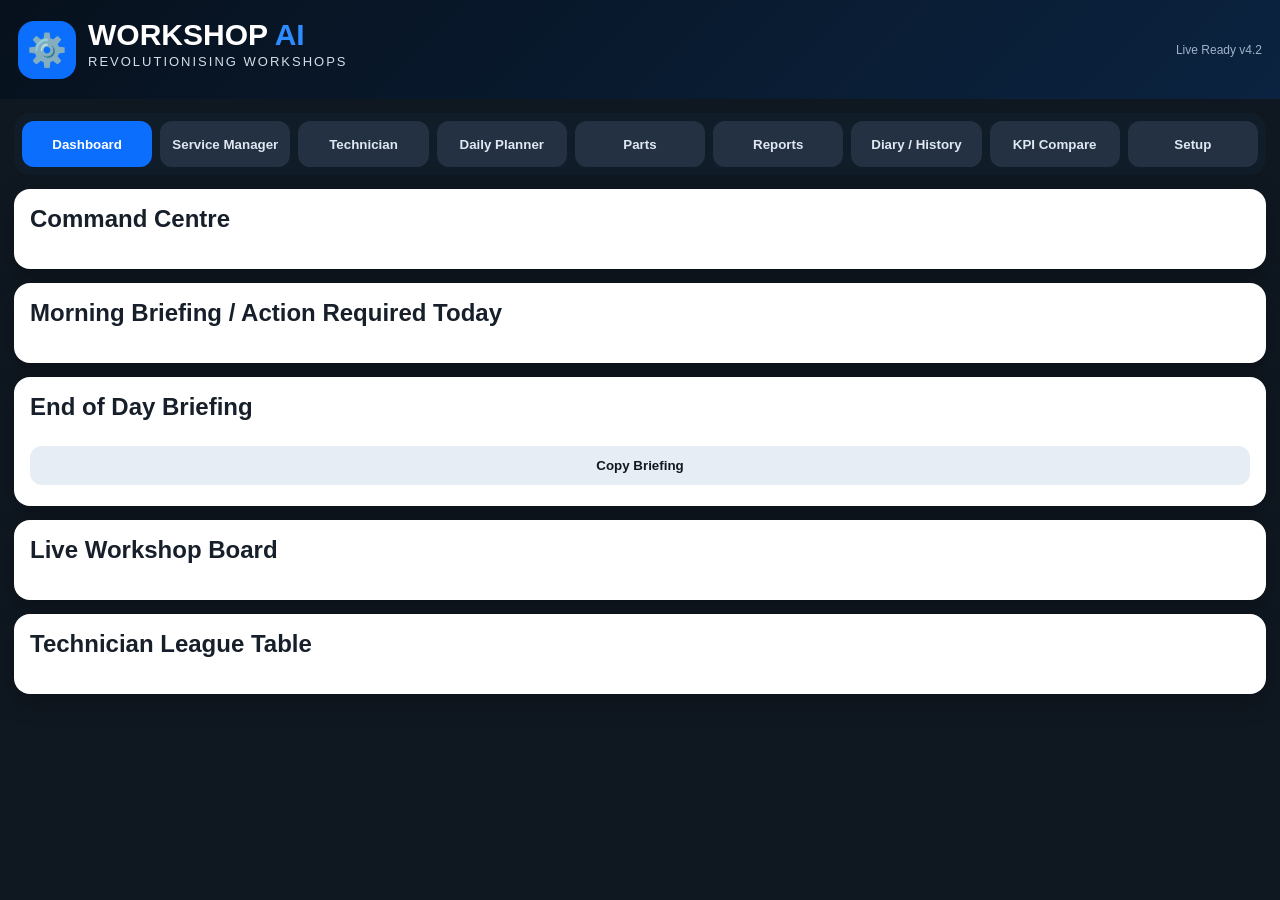
==== index.html @ 34f4827f "Add files via upload" ====
<!DOCTYPE html>
<html lang="en">
<head>
<meta charset="UTF-8">
<meta name="viewport" content="width=device-width, initial-scale=1.0">
<title>Workshop AI Live Ready v4.2</title>
<style>
*{box-sizing:border-box}body{margin:0;font-family:Arial,Helvetica,sans-serif;background:#0f1720;color:#17202a}.app-header{background:linear-gradient(135deg,#07111d,#0b2340);color:#fff;padding:18px;display:flex;justify-content:space-between;align-items:center;gap:12px}.brand{display:flex;align-items:center;gap:12px}.logo{width:58px;height:58px;border-radius:16px;background:#0b6efd;display:grid;place-items:center;font-size:32px}.app-header h1{margin:0;font-size:30px}.tag{margin:2px 0 0;color:#d4dde8;text-transform:uppercase;letter-spacing:2px;font-size:13px}.version{color:#9fb3c8;font-size:12px}.container{max-width:1400px;margin:0 auto;padding:14px}.tabs{display:grid;grid-template-columns:repeat(9,1fr);gap:8px;background:#111c29;padding:8px;border-radius:16px;margin-bottom:14px}.tab{border:0;border-radius:12px;background:#233142;color:#dfe8f2;font-weight:bold;padding:12px;min-height:46px}.tab.active{background:#0b6efd;color:#fff}.screen{display:none}.screen.active{display:block}.card{background:#fff;border-radius:16px;padding:16px;margin-bottom:14px;box-shadow:0 8px 24px rgba(0,0,0,.22)}h2{margin-top:0}.grid{display:grid;grid-template-columns:repeat(2,1fr);gap:12px}label{display:block;font-weight:bold;margin-bottom:12px}input,select,textarea{width:100%;margin-top:6px;padding:12px;border:1px solid #c8d0d8;border-radius:10px;font-size:16px}textarea{min-height:86px}.primary,.secondary,button.small{border:0;border-radius:12px;font-weight:bold;padding:12px;margin:5px 5px 5px 0}.primary{background:#0b6efd;color:white;width:100%}.secondary{background:#e7edf4;color:#101820;width:100%}button.small{background:#101820;color:white}.job-list,.coach-list{display:grid;gap:10px}.job-card,.coach-card{border:1px solid #d8e0e8;border-left:6px solid #0b6efd;border-radius:14px;padding:12px;background:#fbfdff}.job-card h3,.coach-card h3{margin:0 0 6px}.job-card p{margin:4px 0}.stats{display:grid;grid-template-columns:repeat(5,1fr);gap:10px}.stat{background:#f0f4f8;border-radius:14px;padding:14px;text-align:center}.stat strong{display:block;font-size:24px}.muted{color:#5f6b76}.timer-box,.special{background:#fff3cd;border:1px solid #ffe69c;border-radius:12px;padding:10px;margin:10px 0}.button-row{display:flex;gap:8px;flex-wrap:wrap}.button-row button{flex:1}.timeline{border-left:4px solid #0b6efd;margin-left:12px;padding-left:18px}.timeline-item{position:relative;background:#fbfdff;border:1px solid #d8e0e8;border-radius:14px;padding:10px;margin-bottom:10px}.timeline-item:before{content:"";position:absolute;left:-29px;top:14px;width:16px;height:16px;background:#0b6efd;border-radius:50%}.board-grid{display:grid;grid-template-columns:repeat(3,1fr);gap:12px}.board-column{background:#f8fafc;border-radius:12px;border:1px solid #d8e0e8;padding:10px}.board-job{background:white;border-radius:10px;padding:10px;margin-bottom:8px;border-left:5px solid #0b6efd}.parts{border-left-color:#6f42c1}.good{border-left-color:#198754}.warn{border-left-color:#ffc107}.bad{border-left-color:#dc3545}.kpi-green{background:#d1e7dd!important;color:#0f5132}.kpi-amber{background:#fff3cd!important;color:#664d03}.kpi-red{background:#f8d7da!important;color:#842029}.kpi-card-green{border-left-color:#198754}.kpi-card-amber{border-left-color:#ffc107}.kpi-card-red{border-left-color:#dc3545}.table-wrap{overflow-x:auto}table{width:100%;border-collapse:collapse}th,td{border-bottom:1px solid #d8e0e8;padding:10px;text-align:left;white-space:nowrap}th{background:#101820;color:#fff}.pill{display:inline-block;border-radius:999px;padding:5px 10px;font-weight:bold;background:#e7edf4}.hidden{display:none}.modal{position:fixed;inset:0;background:rgba(0,0,0,.65);display:flex;align-items:center;justify-content:center;padding:16px;z-index:50}.modal.hidden{display:none}.modal-card{background:#fff;border-radius:18px;padding:18px;max-width:850px;width:100%;max-height:85vh;overflow:auto}.modal-close{float:right;border:0;background:#101820;color:#fff;border-radius:50%;width:36px;height:36px;font-size:22px}.availability-row{display:grid;grid-template-columns:2fr 1fr;gap:10px}.report-preview{white-space:pre-wrap;background:#f8fafc;border:1px solid #d8e0e8;border-radius:10px;padding:10px;max-height:260px;overflow:auto}@media(max-width:1100px){.tabs{grid-template-columns:repeat(3,1fr)}.stats,.board-grid{grid-template-columns:1fr 1fr}}@media(max-width:700px){.tabs,.grid,.stats,.board-grid,.availability-row{grid-template-columns:1fr}.app-header{align-items:flex-start;flex-direction:column}.button-row{display:block}}
</style>
</head>
<body>
<header class="app-header">
  <div class="brand"><div class="logo">⚙️</div><div><h1>WORKSHOP <strong style="color:#2d8cff">AI</strong></h1><p class="tag">Revolutionising workshops</p><p id="todayDate" class="version"></p></div></div>
  <div class="version">Live Ready v4.2</div>
</header>
<main class="container">
<nav class="tabs">
<button class="tab active" data-screen="dashboard">Dashboard</button>
<button class="tab" data-screen="manager">Service Manager</button>
<button class="tab" data-screen="technician">Technician</button>
<button class="tab" data-screen="planner">Daily Planner</button>
<button class="tab" data-screen="parts">Parts</button>
<button class="tab" data-screen="reports">Reports</button>
<button class="tab" data-screen="history">Diary / History</button>
<button class="tab" data-screen="kpis">KPI Compare</button>
<button class="tab" data-screen="setup">Setup</button>
</nav>

<section id="dashboard" class="screen active">
 <div class="card"><h2>Command Centre</h2><div id="dashStats" class="stats"></div></div>
 <div class="card"><h2>Morning Briefing / Action Required Today</h2><pre id="morningBriefing"></pre></div>
 <div class="card"><h2>End of Day Briefing</h2><pre id="endBriefing"></pre><button class="secondary" id="copyEndBriefing">Copy Briefing</button></div>
 <div class="card"><h2>Live Workshop Board</h2><div id="dashboardBoard" class="board-grid"></div></div>
 <div class="card"><h2>Technician League Table</h2><div id="dashboardLeague" class="table-wrap"></div></div>
</section>

<section id="manager" class="screen">
 <div class="card"><h2>Load New Job</h2>
  <div class="grid">
   <label>Registration *<input id="reg" placeholder="AB19 XYZ"></label><label>Booking Date / Future Booking<input id="bookingDate" type="date"></label>
   <label>Customer<input id="customer"></label><label>Telephone<input id="phone"></label>
   <label>Make<input id="make"></label><label>Model<input id="model"></label>
   <label>Mileage<input id="mileage" type="number"></label><label>Job Type<select id="jobType"><option>Retail</option><option>Warranty</option><option>Internal</option></select></label>
   <label>Technician<select id="technician"></select></label><label>Labour Hours Allowed *<input id="hours" type="number" step="0.25" min="0"></label>
   <label>Priority<select id="priority"><option>🟢 Routine</option><option>🟠 Today</option><option>🔴 Urgent</option></select></label><label>MOT<select id="mot"><option>None</option><option>Full MOT</option><option>Retest</option><option>Pre-MOT Check</option></select></label>
   <label>Retail Authorisation<select id="auth"><option>Awaiting Customer Approval</option><option>Approved</option><option>Declined</option></select></label>
  </div>
  <label>Work Required<textarea id="workRequired"></textarea></label>
  <label>Special Instructions — Service Manager Only<textarea id="specialInstructions"></textarea></label>
  <button id="assignJob" class="primary">Assign Job</button>
 </div>
 <div class="card"><h2>Service Manager Daily Briefing</h2><pre id="managerMorning"></pre><pre id="managerEnd"></pre></div>
 <div class="card"><h2>Registration Lookup</h2><label>Registration<input id="serviceRegLookup"></label><button id="serviceRegLookupBtn" class="secondary">Search Vehicle History</button><div id="serviceRegLookupResults" class="job-list"></div></div>
 <div class="card"><h2>Future Bookings</h2><div class="grid"><label>View Date<input id="futureBookingDate" type="date"></label><label>Quick View<select id="futureQuickView"><option value="selected">Selected date</option><option value="tomorrow">Tomorrow</option><option value="7days">Next 7 days</option></select></label></div><div id="futureBookingsList" class="job-list"></div></div>
 <div class="card"><h2>Service Manager Job Board</h2><div id="managerJobs" class="job-list"></div></div>
 <div class="card"><h2>Completed Technician Write-Ups</h2><div id="completedReportsInbox" class="job-list"></div></div>
 <div class="card"><h2>Parts Requests</h2><div id="servicePartsQueue" class="job-list"></div></div>
</section>

<section id="technician" class="screen">
 <div class="card"><h2>My Jobs</h2><p class="muted">Select a technician to view assigned jobs. Choose All to see every job.</p><label>Select Technician<select id="techFilter"></select></label><div id="techJobs" class="job-list"></div></div>
</section>

<section id="activeJob" class="screen">
 <button id="backToJobs" class="secondary">← Back to Jobs</button>
 <div class="card"><h2 id="activeTitle"></h2><p id="activeDetails" class="muted"></p><div id="activeInfo" class="stats"></div><div id="activeSpecial" class="special hidden"></div>
  <div class="timer-box"><p><strong>Started:</strong> <span id="startedAt">Not started</span></p><p><strong>Finished:</strong> <span id="finishedAt">Not finished</span></p><p><strong>Actual Time:</strong> <span id="actualHours">0.00</span> hrs</p><p><strong>Clock Status:</strong> <span id="clockOffStatus">On job</span></p></div>
  <div class="button-row"><button id="startTimer" class="secondary">▶ Start Job Timer</button><button id="finishTimer" class="secondary">■ Finish Job Timer</button></div>
  <h3>Clock Off</h3><div class="button-row">
   <button data-clock="Lunch" class="secondary">🍽 Lunch</button><button data-clock="Idle" class="secondary">⏸ Idle</button><button data-clock="Collecting Car" class="secondary">🚗 Collecting Car</button><button data-clock="Awaiting Parts" class="secondary">📦 Awaiting Parts</button><button data-clock="Awaiting Authority" class="secondary">📞 Awaiting Authority</button><button data-clock="Helping Others" class="secondary">🤝 Helping Others</button><button data-clock="No Job To Complete" class="secondary">⚪ No Job To Complete</button>
  </div><button id="clockBackOn" class="primary">▶ Clock Back On To Job</button>
  <label>Status<select id="status"><option>🔵 Waiting to Start</option><option>🟡 Diagnosis</option><option>🟠 Awaiting Parts</option><option>🟣 Awaiting Customer Approval</option><option>🟢 Repair Complete</option><option>✅ Ready for Collection</option></select></label>
 </div>
 <div class="card"><h2>Technician Report Sections</h2>
  <label>Job Description<textarea id="complaint"></textarea></label><button data-voice="complaint" class="secondary">🎤 Voice Job Description</button>
  <label>Findings<textarea id="findings"></textarea></label><button data-voice="findings" class="secondary">🎤 Voice Findings</button>
  <label>Repair Carried Out<textarea id="repair"></textarea></label><button data-voice="repair" class="secondary">🎤 Voice Repair</button>
  <label>Parts Used / Required<textarea id="partsText"></textarea></label><button data-voice="partsText" class="secondary">🎤 Voice Parts</button>
  <label>Advisories<textarea id="advisories"></textarea></label><button data-voice="advisories" class="secondary">🎤 Voice Advisories</button>
  <button id="saveActiveJob" class="primary">Save Job & Send Write-Up</button>
 </div>
 <div class="card"><h2>Parts</h2><div class="grid"><label>Part Description<input id="partDescription"></label><label>Quantity<input id="partQty" type="number" min="1" value="1"></label><label>Priority<select id="partPriority"><option>Urgent</option><option>Today</option><option>Tomorrow</option><option>Routine</option></select></label><label>Supplier / Note<input id="partSupplier"></label></div><button id="submitPartsRequest" class="primary">Add Part Request</button><h3>Parts Status</h3><div id="technicianPartsStatus" class="job-list"></div></div>
 <div class="card"><h2>Comments</h2><textarea id="jobComment"></textarea><button id="addComment" class="primary">Add Comment to Timeline</button></div>
 <div class="card"><h2>Timeline</h2><div id="jobTimeline" class="timeline"></div></div>
 <div class="card"><h2>Generated Report</h2><pre id="generatedReport"></pre><button id="copyReport" class="secondary">Copy Report</button></div>
</section>

<section id="planner" class="screen">
 <div class="card"><h2>Daily Workshop Planner</h2><div class="grid"><label>Planner Date<input id="plannerDate" type="date"></label><label>Default Technician Capacity<input id="dailyTechCapacity" type="number" step="0.25" value="8"></label></div><button id="savePlannerSettings" class="primary">Update Planner</button></div>
 <div class="card"><h2>Summary</h2><div id="plannerSummary" class="stats"></div></div>
 <div class="card"><h2>Technician Working Hours</h2><div id="techAvailabilitySetup" class="job-list"></div></div>
 <div class="card"><h2>Technician Capacity Planner</h2><div id="plannerTechnicians" class="job-list"></div></div>
 <div class="card"><h2>AI Planner Suggestions</h2><div id="plannerSuggestions" class="coach-list"></div></div>
 <div class="card"><h2>Upcoming Workload</h2><div id="upcomingWorkload" class="job-list"></div></div>
 <div class="card"><h2>Jobs For Selected Day</h2><div id="plannerJobs" class="job-list"></div></div>
</section>

<section id="parts" class="screen">
 <div class="card"><h2>Parts Management</h2><div id="partsStats" class="stats"></div></div>
 <div class="card"><h2>Outstanding Parts Queue</h2><div id="partsQueue" class="job-list"></div></div>
 <div class="card"><h2>Fitted Parts</h2><div id="fittedParts" class="job-list"></div></div>
</section>

<section id="reports" class="screen">
 <div class="card"><h2>Workshop KPI Scorecard</h2><div id="kpiScorecard" class="job-list"></div></div>
 <div class="card"><h2>Technician League Table</h2><div id="leagueTable" class="table-wrap"></div></div>
 <div class="card"><h2>Downtime Reports</h2><div id="downtimeReports" class="job-list"></div></div>
 <div class="card"><h2>Completed Write-Ups</h2><div id="reportsCompleted" class="job-list"></div></div>
</section>

<section id="history" class="screen">
 <div class="card"><h2>Diary / History</h2><div class="grid"><label>Diary Date<input id="historyDate" type="date"></label><label>Registration Lookup<input id="regLookup"></label></div><button id="historySearchBtn" class="primary">Search</button><div id="historyResults" class="job-list"></div></div>
</section>

<section id="kpis" class="screen">
 <div class="card"><h2>KPI Compare</h2><div class="grid"><label>Current Month<input id="kpiCurrentMonth" type="month"></label><label>Compare With<input id="kpiCompareMonth" type="month"></label></div><button id="kpiCompareBtn" class="primary">Compare Months</button></div>
 <div class="card"><h2>Monthly Comparison</h2><div id="kpiCompareResults" class="job-list"></div></div>
 <div class="card"><h2>Daily KPI Breakdown</h2><div id="dailyKpiBreakdown" class="job-list"></div></div>
</section>

<section id="setup" class="screen">
 <div class="card"><h2>Technician Setup</h2><div class="grid"><label>New Technician<input id="newTechName"></label><label>Note<input id="newTechNote"></label></div><button id="addTech" class="primary">Add Technician</button></div>
 <div class="card"><h2>Current Technicians</h2><div id="techSetupList" class="job-list"></div></div>
 <div class="card"><h2>Targets</h2><div class="grid"><label>Workshop Hours Available This Month<input id="targetAvailableHours" type="number" step="0.25"></label><label>Efficiency Target %<input id="targetEfficiency" type="number" step="1"></label><label>Retail Hours Target<input id="targetRetailHours" type="number" step="0.25"></label><label>Warranty Hours Target<input id="targetWarrantyHours" type="number" step="0.25"></label><label>Internal Hours Target<input id="targetInternalHours" type="number" step="0.25"></label><label>Internal Cars Target<input id="targetInternalCars" type="number"></label></div><button id="saveTargets" class="primary">Save Targets</button></div>
</section>
</main>

<div id="modal" class="modal hidden"><div class="modal-card"><button id="closeModal" class="modal-close">×</button><h2 id="modalTitle">Timeline</h2><div id="modalTimeline" class="timeline"></div></div></div>

<script>
(function(){
const $=id=>document.getElementById(id);
let jobs=JSON.parse(localStorage.getItem("workshopAI_jobs_v4")||localStorage.getItem("pcaJobsV11")||localStorage.getItem("pcaJobsV10")||"[]");
let technicians=JSON.parse(localStorage.getItem("workshopAI_techs_v4")||'["Jake","Gordon","James","Jimmy","Ross","Other"]');
let targets=JSON.parse(localStorage.getItem("workshopAI_targets_v4")||'{"availableHours":0,"efficiency":95,"retailHours":0,"warrantyHours":0,"internalHours":0,"internalCars":0}');
let availability=JSON.parse(localStorage.getItem("workshopAI_availability_v4")||"{}");
let plannerSettings=JSON.parse(localStorage.getItem("workshopAI_planner_v4")||'{"capacity":8}');
let activeJobId=null, activeVoiceTarget=null;
const statuses=["🔵 Waiting to Start","🟡 Diagnosis","🟠 Awaiting Parts","🟣 Awaiting Customer Approval","🟢 Repair Complete","✅ Ready for Collection"];
function save(){localStorage.setItem("workshopAI_jobs_v4",JSON.stringify(jobs));localStorage.setItem("pcaJobsV11",JSON.stringify(jobs));}
function saveTechs(){localStorage.setItem("workshopAI_techs_v4",JSON.stringify(technicians))}
function saveTargets(){localStorage.setItem("workshopAI_targets_v4",JSON.stringify(targets))}
function saveAvail(){localStorage.setItem("workshopAI_availability_v4",JSON.stringify(availability))}
function todayISO(){return new Date().toISOString().slice(0,10)}
function nowISO(){return new Date().toISOString()}
function fmt(x){return x?new Date(x).toLocaleString("en-GB"):"Not set"}
function timeOnly(x){return x?new Date(x).toLocaleTimeString("en-GB",{hour:"2-digit",minute:"2-digit"}):""}
function hoursBetween(a,b){return a&&b?Math.max(0,(new Date(b)-new Date(a))/36e5):0}
function jobDate(j){return j.bookingDate || (j.createdAt?j.createdAt.slice(0,10):todayISO())}
function monthKey(d=new Date()){return new Date(d).toISOString().slice(0,7)}
function prevMonth(key){let d=new Date(key+"-01T00:00:00");d.setMonth(d.getMonth()-1);return d.toISOString().slice(0,7)}
function addDays(n){let d=new Date();d.setDate(d.getDate()+n);return d.toISOString().slice(0,10)}
function dateLabel(iso){return new Date(iso+"T00:00:00").toLocaleDateString("en-GB",{weekday:"short",day:"numeric",month:"short"})}
function completed(j){return !!j.completedAt || (j.status||"").includes("Ready") || (j.status||"").includes("Complete")}
function efficiency(allowed,actual){return actual>0?(allowed/actual)*100:null}
function pct(n){return n==null?"Not clocked":Number(n).toFixed(0)+"%"}
function money(n){return "£"+Number(n||0).toFixed(2)}
function getTechs(){return technicians.length?technicians:["Other"]}
function ensure(j){j.timeline=j.timeline||[];j.interruptions=j.interruptions||[];j.partsRequests=j.partsRequests||[];if(j.reportReady===undefined)j.reportReady=!!j.report;if(!j.timeline.length&&j.createdAt)addTimeline(j,"🟢 Job created",`Job created for ${j.reg}`,j.createdAt);return j}
function addTimeline(j,title,detail,time){j.timeline=j.timeline||[];j.timeline.push({time:time||nowISO(),title,detail})}
function show(screen){document.querySelectorAll(".screen").forEach(s=>s.classList.remove("active"));$(screen).classList.add("active");document.querySelectorAll(".tab").forEach(t=>t.classList.toggle("active",t.dataset.screen===screen));render()}
document.addEventListener("click",e=>{const tab=e.target.closest(".tab");if(tab)show(tab.dataset.screen)});
$("todayDate").textContent=new Date().toLocaleDateString("en-GB",{weekday:"long",day:"numeric",month:"long",year:"numeric"});
["bookingDate","plannerDate","futureBookingDate","historyDate"].forEach(id=>{if($(id))$(id).value=todayISO()});
if($("kpiCurrentMonth"))$("kpiCurrentMonth").value=monthKey();if($("kpiCompareMonth"))$("kpiCompareMonth").value=prevMonth(monthKey());
$("reg").addEventListener("input",e=>e.target.value=e.target.value.toUpperCase());

function populateTechSelects(){
  ["technician","techFilter"].forEach(id=>{
    let el=$(id); if(!el) return;
    let cur=el.value;
    el.innerHTML=getTechs().map(t=>`<option value="${t}">${t}</option>`).join("")+(id==="techFilter"?'<option value="All">All</option>':"");
    const values=[...el.querySelectorAll("option")].map(o=>o.value);
    if(cur && values.includes(cur)) el.value=cur;
    else el.value = id==="techFilter" ? "All" : getTechs()[0];
  });
}
function assignJob(){let reg=$("reg").value.trim().toUpperCase(), hrs=Number($("hours").value);if(!reg||!hrs){alert("Enter registration and labour hours.");return}let type=$("jobType").value;let job={id:String(Date.now()),jobNo:`WAI-${todayISO().replaceAll("-","")}-${String(jobs.length+1).padStart(3,"0")}`,createdAt:nowISO(),bookingDate:$("bookingDate").value||todayISO(),completedAt:null,reg,customer:$("customer").value,phone:$("phone").value,make:$("make").value,model:$("model").value,mileage:$("mileage").value,type,technician:$("technician").value,hours:hrs,priority:$("priority").value,mot:$("mot").value,auth:type==="Retail"?$("auth").value:"Not required",workRequired:$("workRequired").value,specialInstructions:$("specialInstructions").value,status:"🔵 Waiting to Start",startedAt:null,finishedAt:null,actualHours:0,complaint:"",findings:"",repair:"",partsText:"",advisories:"",report:"",reportReady:false,reportReviewed:false,timeline:[],interruptions:[],activeClockOff:null,partsRequests:[]};addTimeline(job,"🟢 Job created",`Job ${job.jobNo} created and assigned to ${job.technician}`);jobs.push(job);save();["reg","customer","phone","make","model","mileage","hours","workRequired","specialInstructions"].forEach(id=>$(id).value="");$("bookingDate").value=todayISO();render();alert("Job assigned")}
$("assignJob").addEventListener("click",assignJob);

function jobCard(j,manager=false){ensure(j);return `<div class="job-card"><h3>${j.jobNo||""} | ${j.reg} — ${j.technician}</h3><p><strong>${j.make||"Make"} ${j.model||""}</strong> | ${j.type} | ${j.status}</p><p><strong>Booking:</strong> ${jobDate(j)} | <strong>Hours:</strong> ${j.hours} allowed / ${(j.actualHours||0).toFixed(2)} actual</p><p><strong>Customer:</strong> ${j.customer||"Not entered"} ${j.phone?" | "+j.phone:""}</p>${j.specialInstructions?`<p><strong>Special:</strong> ${j.specialInstructions}</p>`:""}${manager?`<button class="small" data-amend="${j.id}">Amend Hours</button><button class="small" data-reassign="${j.id}">Reassign</button><button class="small" data-manager-comment="${j.id}">Manager Comment</button>`:""}<button class="small" data-open="${j.id}">Open Job</button><button class="small" data-timeline="${j.id}">Timeline</button></div>`}
function renderManager(){ $("managerJobs").innerHTML=jobs.length?jobs.slice().sort((a,b)=>jobDate(a).localeCompare(jobDate(b))).map(j=>jobCard(j,true)).join(""):"No jobs loaded."; renderCompletedInbox(); renderFuture(); renderServiceReg(); $("managerMorning").textContent=morningBriefing(); $("managerEnd").textContent=endBriefing();}
function renderTech(){
  const filter=$("techFilter");
  if(filter && !filter.value) filter.value="All";
  let f=filter ? filter.value : "All";
  let list=f==="All"?jobs:jobs.filter(j=>j.technician===f);
  $("techJobs").innerHTML=list.length
    ? list.map(j=>jobCard(j,false)).join("")
    : `<div class="job-card"><h3>No jobs showing</h3><p>No jobs are assigned to ${f||"this technician"}.</p><p>Try selecting <strong>All</strong>, or allocate a job to this technician in the Service Manager tab.</p></div>`;
}
function openJob(id){let j=jobs.find(x=>x.id===id);if(!j)return;ensure(j);activeJobId=id;$("activeTitle").textContent=`${j.jobNo} | ${j.reg} — ${j.technician}`;$("activeDetails").textContent=`${j.type} | ${j.make||""} ${j.model||""} | MOT: ${j.mot}`;$("activeInfo").innerHTML=`<div class="stat"><strong>${j.reg}</strong>Reg</div><div class="stat"><strong>${j.customer||"-"}</strong>Customer</div><div class="stat"><strong>${j.hours}</strong>Allowed Hrs</div><div class="stat"><strong>${(j.actualHours||0).toFixed(2)}</strong>Actual Hrs</div><div class="stat"><strong>${j.status}</strong>Status</div>`;if(j.specialInstructions){$("activeSpecial").classList.remove("hidden");$("activeSpecial").innerHTML=`<strong>Special Instructions:</strong><p>${j.specialInstructions}</p>`}else $("activeSpecial").classList.add("hidden");$("startedAt").textContent=fmt(j.startedAt);$("finishedAt").textContent=fmt(j.finishedAt);$("actualHours").textContent=(j.actualHours||0).toFixed(2);$("clockOffStatus").textContent=j.activeClockOff?`Clocked off for ${j.activeClockOff.reason} since ${timeOnly(j.activeClockOff.start)}`:"On job";$("status").value=j.status;["complaint","findings","repair","partsText","advisories"].forEach(id=>$(id).value=j[id]||"");$("generatedReport").textContent=j.report||"No report generated yet.";renderTimeline(j,"jobTimeline");renderTechParts(j);show("activeJob")}
$("backToJobs").addEventListener("click",()=>show("technician"));
$("startTimer").addEventListener("click",()=>{let j=jobs.find(x=>x.id===activeJobId);if(!j)return;if(j.startedAt){alert("Timer already started.");return}j.startedAt=nowISO();j.status="🟡 Diagnosis";addTimeline(j,"▶ Technician started work",`${j.technician} started job timer.`);save();openJob(j.id);render();});
$("finishTimer").addEventListener("click",()=>{let j=jobs.find(x=>x.id===activeJobId);if(!j)return;if(!j.startedAt){alert("Start timer first.");return}if(j.activeClockOff){alert("Clock back on before finishing.");return}j.finishedAt=nowISO();j.actualHours=hoursBetween(j.startedAt,j.finishedAt);j.completedAt=j.finishedAt;j.status="✅ Ready for Collection";addTimeline(j,"✅ Job finished",`Actual time ${j.actualHours.toFixed(2)} hrs.`);j.report=makeReport(j);j.reportReady=true;save();openJob(j.id);render();});
document.querySelectorAll("[data-clock]").forEach(btn=>btn.addEventListener("click",()=>clockOff(btn.dataset.clock)));
function clockOff(reason){let j=jobs.find(x=>x.id===activeJobId);if(!j)return;if(!j.startedAt){alert("Start job timer first.");return}if(j.activeClockOff){alert("Already clocked off.");return}j.activeClockOff={reason,start:nowISO()};addTimeline(j,`⏸ Clocked off - ${reason}`,`${j.technician} clocked off.`);save();openJob(j.id);render();}
$("clockBackOn").addEventListener("click",()=>{let j=jobs.find(x=>x.id===activeJobId);if(!j||!j.activeClockOff){alert("Not clocked off.");return}let end=nowISO(), dur=hoursBetween(j.activeClockOff.start,end);j.interruptions.push({reason:j.activeClockOff.reason,start:j.activeClockOff.start,end,duration:dur});addTimeline(j,"▶ Clocked back on",`${j.technician} returned from ${j.activeClockOff.reason}. Time: ${dur.toFixed(2)} hrs.`);j.activeClockOff=null;save();openJob(j.id);render();});
function saveActive(){let j=jobs.find(x=>x.id===activeJobId);if(!j)return;let old=j.status;j.status=$("status").value;if(old!==j.status)addTimeline(j,"🔄 Status changed",`${old} to ${j.status}`);["complaint","findings","repair","partsText","advisories"].forEach(id=>{if($(id).value && $(id).value!==j[id])addTimeline(j,`🎤 ${id==="complaint"?"Job Description":id} updated`,$(id).value.slice(0,160));j[id]=$(id).value});if(j.status.includes("Ready")&&!j.completedAt)j.completedAt=nowISO();j.report=makeReport(j);j.reportReady=true;j.reportReviewed=false;addTimeline(j,"📄 Write-up sent","Technician write-up sent to Service Manager.");save();openJob(j.id);render();alert("Job saved and sent.")}
$("saveActiveJob").addEventListener("click",saveActive);
$("copyReport").addEventListener("click",()=>navigator.clipboard.writeText($("generatedReport").textContent));
$("addComment").addEventListener("click",()=>{let j=jobs.find(x=>x.id===activeJobId);if(!j)return;let t=$("jobComment").value.trim();if(!t)return;addTimeline(j,"💬 Comment added",t);$("jobComment").value="";save();openJob(j.id);render();});
function makeReport(j){let eff=efficiency(j.hours,j.actualHours);return `WORKSHOP AI REPORT

Job: ${j.jobNo}
Reg: ${j.reg}
Vehicle: ${j.make||""} ${j.model||""}
Customer: ${j.customer||""}
Technician: ${j.technician}
Booking Date: ${jobDate(j)}
Job Type: ${j.type}
Allowed Hours: ${j.hours}
Actual Hours: ${(j.actualHours||0).toFixed(2)}
Efficiency: ${pct(eff)}

SPECIAL INSTRUCTIONS
${j.specialInstructions||"None"}

JOB DESCRIPTION
${j.complaint||"Not entered"}

FINDINGS
${j.findings||"Not entered"}

REPAIR
${j.repair||"Not entered"}

PARTS USED / REQUIRED
${j.partsText||"Not entered"}

ADVISORIES
${j.advisories||"None"}

PARTS REQUESTS
${(j.partsRequests||[]).map(p=>`${p.qty} x ${p.description} - ${p.status}`).join("
")||"None"}

TIMELINE
${(j.timeline||[]).map(t=>`${timeOnly(t.time)} - ${t.title}: ${t.detail}`).join("
")}`}

function renderTimeline(j,id){$(id).innerHTML=(j.timeline||[]).slice().reverse().map(t=>`<div class="timeline-item"><strong>${timeOnly(t.time)} — ${t.title}</strong><small>${fmt(t.time)}</small><p>${t.detail||""}</p></div>`).join("")||"No timeline yet."}
function showTimeline(id){let j=jobs.find(x=>x.id===id);if(!j)return;$("modalTitle").textContent=`Timeline — ${j.reg}`;renderTimeline(j,"modalTimeline");$("modal").classList.remove("hidden")}
$("closeModal").addEventListener("click",()=>$("modal").classList.add("hidden"));

function submitPart(){let j=jobs.find(x=>x.id===activeJobId);if(!j)return;let desc=$("partDescription").value.trim();if(!desc){alert("Enter part description.");return}let p={id:String(Date.now()),description:desc,qty:Number($("partQty").value)||1,priority:$("partPriority").value,supplier:$("partSupplier").value,status:"Requested",requestedAt:nowISO(),orderedAt:null,deliveredAt:null,fittedAt:null};j.partsRequests.push(p);j.status="🟠 Awaiting Parts";addTimeline(j,"📦 Part requested",`${p.qty} x ${p.description}. Priority: ${p.priority}. ${p.supplier}`);["partDescription","partSupplier"].forEach(id=>$(id).value="");$("partQty").value=1;save();openJob(j.id);render();alert("Part request sent.")}
$("submitPartsRequest").addEventListener("click",submitPart);
function partRows(){let rows=[];jobs.forEach(j=>(j.partsRequests||[]).forEach(p=>rows.push({j,p})));return rows.sort((a,b)=>new Date(b.p.requestedAt)-new Date(a.p.requestedAt))}
function partCard(j,p){return `<div class="job-card parts"><h3>${j.reg} — ${j.technician}</h3><p><strong>${p.qty} x ${p.description}</strong></p><p>Priority: ${p.priority} | Supplier: ${p.supplier||"Not set"}</p><p>Status: <span class="pill">${p.status}</span></p><button class="small" data-part-status="${j.id}|${p.id}|Ordered">Mark Ordered</button><button class="small" data-part-status="${j.id}|${p.id}|Delivered">Mark Delivered</button><button class="small" data-part-status="${j.id}|${p.id}|Fitted">Mark Fitted</button><button class="small" data-timeline="${j.id}">Timeline</button></div>`}
function renderTechParts(j){$("technicianPartsStatus").innerHTML=(j.partsRequests||[]).map(p=>`<div class="job-card parts"><h3>${p.qty} x ${p.description}</h3><p>Status: <span class="pill">${p.status}</span></p><p>Supplier: ${p.supplier||"Not set"}</p></div>`).join("")||"No parts requested."}
function renderParts(){let rows=partRows();let outstanding=rows.filter(r=>r.p.status!=="Fitted"), fitted=rows.filter(r=>r.p.status==="Fitted");$("partsStats").innerHTML=`<div class="stat"><strong>${rows.length}</strong>Total</div><div class="stat"><strong>${rows.filter(r=>r.p.status==="Requested").length}</strong>Requested</div><div class="stat"><strong>${rows.filter(r=>r.p.status==="Ordered").length}</strong>Ordered</div><div class="stat"><strong>${rows.filter(r=>r.p.status==="Delivered").length}</strong>Delivered</div><div class="stat"><strong>${fitted.length}</strong>Fitted</div>`;$("partsQueue").innerHTML=outstanding.map(r=>partCard(r.j,r.p)).join("")||"No outstanding parts.";$("fittedParts").innerHTML=fitted.map(r=>partCard(r.j,r.p)).join("")||"No fitted parts."; $("servicePartsQueue").innerHTML=outstanding.map(r=>partCard(r.j,r.p)).join("")||"No parts requested."}
function setPartStatus(jobId,partId,status){let j=jobs.find(x=>x.id===jobId);let p=j?.partsRequests.find(x=>x.id===partId);if(!p)return;p.status=status;p[status.toLowerCase()+"At"]=nowISO();addTimeline(j,`📦 Part ${status}`,`${p.description} marked ${status}.`);if(status==="Delivered"&&j.status.includes("Awaiting Parts"))j.status="🟡 Diagnosis";save();render();}

function interruptTotals(start,end){let totals={"Lunch":0,"Idle":0,"Collecting Car":0,"Awaiting Parts":0,"Awaiting Authority":0,"Helping Others":0,"No Job To Complete":0};jobs.forEach(j=>(j.interruptions||[]).forEach(i=>{let d=new Date(i.end||i.start);if(d>=start&&d<=end){if(totals[i.reason]===undefined)totals[i.reason]=0;totals[i.reason]+=Number(i.duration||0)}}));return totals}
function downtimes(days){let end=new Date();end.setHours(23,59,59,999);let start=new Date();start.setDate(end.getDate()-days+1);start.setHours(0,0,0,0);return interruptTotals(start,end)}
function downMonth(key){let s=new Date(key+"-01T00:00:00"), e=new Date(s);e.setMonth(e.getMonth()+1);e.setMilliseconds(-1);return interruptTotals(s,e)}
function block(title,obj){return `<div class="job-card"><h3>${title}</h3>${Object.entries(obj).map(([k,v])=>`<p>${k}: ${v.toFixed(2)} hrs</p>`).join("")}</div>`}
function renderDowntime(){let cur=monthKey(), last=prevMonth(cur);$("downtimeReports").innerHTML=block("Today",downtimes(1))+block("This Week",downtimes(7))+block("Current Month",downMonth(cur))+block("Last Month",downMonth(last));}
function activeHours(date){let def=Number(plannerSettings.capacity)||8, day=availability[date]||{};return getTechs().reduce((s,t)=>{let r=day[t];if(r&&r.working===false)return s;return s+Number(r?.hours??def)},0)}
function techHours(t,date){let def=Number(plannerSettings.capacity)||8, r=(availability[date]||{})[t];if(r&&r.working===false)return 0;return Number(r?.hours??def)}
function renderPlanner(){let date=$("plannerDate").value||todayISO(), dayJobs=jobs.filter(j=>jobDate(j)===date), cap=Number($("dailyTechCapacity").value)||8;plannerSettings.capacity=cap;localStorage.setItem("workshopAI_planner_v4",JSON.stringify(plannerSettings));let hrs=dayJobs.reduce((s,j)=>s+Number(j.hours||0),0);$("plannerSummary").innerHTML=`<div class="stat"><strong>${dayJobs.length}</strong>Jobs</div><div class="stat"><strong>${dayJobs.filter(j=>j.type==="Retail").length}</strong>Retail</div><div class="stat"><strong>${dayJobs.filter(j=>j.type==="Warranty").length}</strong>Warranty</div><div class="stat"><strong>${dayJobs.filter(j=>j.type==="Internal").length}</strong>Internal</div><div class="stat"><strong>${hrs.toFixed(1)}</strong>Hours</div>`;$("techAvailabilitySetup").innerHTML=getTechs().map(t=>{let h=techHours(t,date), working=h>0;return `<div class="job-card"><div class="availability-row"><label><input type="checkbox" ${working?"checked":""} data-work="${t}"> ${t} working</label><label>Hours <input type="number" step="0.25" value="${h||cap}" data-hours="${t}"></label></div><button class="small" data-save-avail="${t}">Save ${t}</button></div>`}).join("");$("plannerTechnicians").innerHTML=getTechs().map(t=>{let list=dayJobs.filter(j=>j.technician===t), th=list.reduce((s,j)=>s+Number(j.hours||0),0), avail=techHours(t,date), p=avail?th/avail*100:0, cls=p>110?"bad":p<70?"warn":"good";return `<div class="job-card ${cls}"><h3>${t}</h3><p>${th.toFixed(1)} hrs allocated / ${avail.toFixed(1)} hrs available</p><p>${list.length} job(s)</p></div>`}).join("");$("plannerJobs").innerHTML=dayJobs.map(j=>jobCard(j,true)).join("")||"No jobs for this day.";$("upcomingWorkload").innerHTML=[0,1,2,3,4,5,6].map(i=>{let d=addDays(i), list=jobs.filter(j=>jobDate(j)===d), h=list.reduce((s,j)=>s+Number(j.hours||0),0);return `<div class="job-card"><h3>${dateLabel(d)}</h3><p>${list.length} jobs | ${h.toFixed(1)} hrs</p></div>`}).join("");$("plannerSuggestions").innerHTML=hrs>activeHours(date)?`<div class="coach-card bad"><h3>Over Capacity</h3><p>Booked hours exceed available hours for this day.</p></div>`:`<div class="coach-card good"><h3>Planner Balanced</h3><p>Workload is within available hours.</p></div>`}
$("savePlannerSettings").addEventListener("click",renderPlanner);$("plannerDate").addEventListener("change",renderPlanner);
function saveAvail(t){let date=$("plannerDate").value||todayISO();availability[date]=availability[date]||{};availability[date][t]={working:document.querySelector(`[data-work="${t}"]`).checked,hours:Number(document.querySelector(`[data-hours="${t}"]`).value)||0};localStorage.setItem("workshopAI_availability_v4",JSON.stringify(availability));render();}
function renderFuture(){let mode=$("futureQuickView").value, d=mode==="tomorrow"?addDays(1):$("futureBookingDate").value||todayISO();if(mode==="7days")$("futureBookingsList").innerHTML=[0,1,2,3,4,5,6].map(i=>{let dd=addDays(i), list=jobs.filter(j=>jobDate(j)===dd);return `<div class="job-card"><h3>${dateLabel(dd)}</h3><p>${list.length} jobs</p>${list.map(j=>`<p>${j.reg} — ${j.technician} — ${j.hours} hrs</p>`).join("")}</div>`}).join("");else{let list=jobs.filter(j=>jobDate(j)===d);$("futureBookingsList").innerHTML=list.map(j=>jobCard(j,true)).join("")||`<div class="job-card"><h3>${dateLabel(d)}</h3><p>No jobs booked.</p></div>`}}
$("futureBookingDate").addEventListener("change",renderFuture);$("futureQuickView").addEventListener("change",renderFuture);

function periodJobs(period){let end=new Date();end.setHours(23,59,59,999);let start=new Date();if(period==="day")start.setHours(0,0,0,0);if(period==="week"){let day=start.getDay()||7;start.setDate(start.getDate()-day+1);start.setHours(0,0,0,0)}if(period==="month"){start.setDate(1);start.setHours(0,0,0,0)}if(period==="ytd"){start.setMonth(0,1);start.setHours(0,0,0,0)}return jobs.filter(j=>{let d=new Date(j.completedAt||j.finishedAt||j.createdAt||jobDate(j));return d>=start&&d<=end})}
function techMetric(t,period){let list=periodJobs(period).filter(j=>j.technician===t), a=list.reduce((s,j)=>s+Number(j.hours||0),0), c=list.reduce((s,j)=>s+Number(j.actualHours||0),0);return {tech:t,eff:efficiency(a,c)}}
function renderLeague(id){let rank={};["day","week","month","ytd"].forEach(p=>getTechs().map(t=>techMetric(t,p)).sort((a,b)=>(b.eff||0)-(a.eff||0)).forEach((r,i)=>{rank[r.tech]=rank[r.tech]||{};rank[r.tech][p]={pos:i+1,eff:r.eff}}));$(id).innerHTML=`<table><thead><tr><th>Technician</th><th>Daily</th><th>Daily Eff.</th><th>Weekly</th><th>Weekly Eff.</th><th>Monthly</th><th>Monthly Eff.</th><th>YTD</th><th>YTD Eff.</th></tr></thead><tbody>${getTechs().map(t=>`<tr><td>${t}</td><td>${rank[t]?.day?.pos||"-"}</td><td>${pct(rank[t]?.day?.eff)}</td><td>${rank[t]?.week?.pos||"-"}</td><td>${pct(rank[t]?.week?.eff)}</td><td>${rank[t]?.month?.pos||"-"}</td><td>${pct(rank[t]?.month?.eff)}</td><td>${rank[t]?.ytd?.pos||"-"}</td><td>${pct(rank[t]?.ytd?.eff)}</td></tr>`).join("")}</tbody></table>`}
function monthStats(key){let list=jobs.filter(j=>jobDate(j).slice(0,7)===key || String(j.completedAt||"").slice(0,7)===key), allowed=list.reduce((s,j)=>s+Number(j.hours||0),0), actual=list.reduce((s,j)=>s+Number(j.actualHours||0),0), days=[...new Set(list.map(jobDate))], avail=days.reduce((s,d)=>s+activeHours(d),0);return{list,allowed,actual,eff:efficiency(allowed,actual),util:avail?allowed/avail*100:null,down:downMonth(key)}}
function renderKPICompare(){let cur=$("kpiCurrentMonth").value||monthKey(), cmp=$("kpiCompareMonth").value||prevMonth(cur), a=monthStats(cur), b=monthStats(cmp), sum=o=>Object.values(o).reduce((s,v)=>s+v,0);$("kpiCompareResults").innerHTML=`<div class="job-card ${cardClassFromKpi(effClass(a.eff))}"><h3>${cur}</h3><p>Jobs: ${a.list.length}</p><p>Efficiency: <span class="pill ${effClass(a.eff)}">${pct(a.eff)}</span></p><p>Utilisation: <span class="pill ${utilClass(a.util)}">${pct(a.util)}</span></p><p>Downtime: ${sum(a.down).toFixed(2)} hrs</p></div><div class="job-card ${cardClassFromKpi(effClass(b.eff))}"><h3>${cmp}</h3><p>Jobs: ${b.list.length}</p><p>Efficiency: <span class="pill ${effClass(b.eff)}">${pct(b.eff)}</span></p><p>Utilisation: <span class="pill ${utilClass(b.util)}">${pct(b.util)}</span></p><p>Downtime: ${sum(b.down).toFixed(2)} hrs</p></div><div class="job-card"><h3>${cur} Downtime Breakdown</h3>${Object.entries(a.down).map(([k,v])=>`<p>${k}: ${v.toFixed(2)} hrs</p>`).join("")}</div>`;let by={};a.list.forEach(j=>{let d=jobDate(j);by[d]=by[d]||[];by[d].push(j)});$("dailyKpiBreakdown").innerHTML=Object.keys(by).sort().map(d=>{let l=by[d], al=l.reduce((s,j)=>s+Number(j.hours||0),0), ac=l.reduce((s,j)=>s+Number(j.actualHours||0),0), util=activeHours(d)?al/activeHours(d)*100:null;let dayEff=efficiency(al,ac), ec=effClass(dayEff), uc=utilClass(util);return `<div class="job-card ${cardClassFromKpi(ec)}"><h3>${d}</h3><p>Jobs: ${l.length}</p><p>Efficiency: <span class="pill ${ec}">${pct(dayEff)}</span></p><p>Utilisation: <span class="pill ${uc}">${pct(util)}</span></p></div>`}).join("")||"No jobs in selected month."}
$("kpiCompareBtn").addEventListener("click",renderKPICompare);
$("techFilter").addEventListener("change",renderTech);
function renderHistory(target,reg,date){let list=jobs.slice();if(reg)list=list.filter(j=>String(j.reg||"").toUpperCase().includes(reg.toUpperCase()));else list=list.filter(j=>jobDate(j)===date);$(target).innerHTML=list.map(j=>jobCard(j,true)).join("")||"No matching jobs found."}
$("historySearchBtn").addEventListener("click",()=>renderHistory("historyResults",$("regLookup").value,$("historyDate").value||todayISO()));
$("serviceRegLookupBtn").addEventListener("click",()=>renderHistory("serviceRegLookupResults",$("serviceRegLookup").value,""));
function renderServiceReg(){}


function effClass(value){
  if(value==null) return "kpi-amber";
  if(value>=96) return "kpi-green";
  if(value>=85) return "kpi-amber";
  return "kpi-red";
}
function utilClass(value){
  if(value==null) return "kpi-amber";
  if(value>=90) return "kpi-green";
  if(value>=75) return "kpi-amber";
  return "kpi-red";
}
function cardClassFromKpi(cls){
  if(cls==="kpi-green") return "kpi-card-green";
  if(cls==="kpi-red") return "kpi-card-red";
  return "kpi-card-amber";
}

function renderReports(){
  let totalAllowed=jobs.reduce((s,j)=>s+Number(j.hours||0),0),
      totalActual=jobs.reduce((s,j)=>s+Number(j.actualHours||0),0);
  let eff=efficiency(totalAllowed,totalActual);
  let util=targets.availableHours?totalAllowed/targets.availableHours*100:null;
  let effCls=effClass(eff), utilCls=utilClass(util);
  $("kpiScorecard").innerHTML=`
    <div class="job-card ${cardClassFromKpi(effCls)}">
      <h3>Workshop Efficiency</h3>
      <p><span class="pill ${effCls}">${pct(eff)}</span></p>
      <p class="muted">Green 96%+, amber 85–95%, red below 85%</p>
    </div>
    <div class="job-card ${cardClassFromKpi(utilCls)}">
      <h3>Workshop Utilisation</h3>
      <p><span class="pill ${utilCls}">${pct(util)}</span></p>
      <p class="muted">Green 90%+, amber 75–89%, red below 75%</p>
    </div>`;
  renderLeague("leagueTable");
  renderDowntime();
  $("reportsCompleted").innerHTML=jobs.filter(j=>j.report).map(j=>jobCard(j,true)).join("")||"No completed write-ups.";
}
function renderCompletedInbox(){let list=jobs.filter(j=>j.report);$("completedReportsInbox").innerHTML=list.map(j=>`<div class="job-card ${j.reportReviewed?"good":"warn"}"><h3>${j.reg} — ${j.technician}</h3><div class="report-preview">${j.report}</div><button class="small" data-copy-report="${j.id}">Copy Report</button><button class="small" data-reviewed="${j.id}">Mark Reviewed</button></div>`).join("")||"No completed write-ups yet."}
function copyReport(id){let j=jobs.find(x=>x.id===id);if(j?.report)navigator.clipboard.writeText(j.report)}
function renderBoard(id){$(id).innerHTML=statuses.map(st=>{let list=jobs.filter(j=>j.status===st);return `<div class="board-column"><h3>${st}</h3>${list.map(j=>`<div class="board-job"><strong>${j.reg}</strong><br>${j.technician} | ${j.hours} hrs<br><button class="small" data-open="${j.id}">Open</button><button class="small" data-timeline="${j.id}">Timeline</button></div>`).join("")||"<p class='muted'>No jobs</p>"}</div>`}).join("")}
function morningBriefing(){let today=jobs.filter(j=>jobDate(j)===todayISO()), waitingParts=jobs.filter(j=>j.status.includes("Awaiting Parts")).length, waitingApproval=jobs.filter(j=>j.status.includes("Approval")).length;return `WORKSHOP AI MORNING BRIEFING

Today’s jobs booked: ${today.length}
Tomorrow’s jobs booked: ${jobs.filter(j=>jobDate(j)===addDays(1)).length}
Waiting for parts: ${waitingParts}
Waiting for approval: ${waitingApproval}

ACTION REQUIRED TODAY
• Check approvals
• Check parts ETAs
• Review technician capacity`;}
function endBriefing(){let allowed=jobs.reduce((s,j)=>s+Number(j.hours||0),0), actual=jobs.reduce((s,j)=>s+Number(j.actualHours||0),0), today=downtimes(1);return `WORKSHOP AI END OF DAY BRIEFING

Jobs loaded: ${jobs.length}
Jobs completed / ready: ${jobs.filter(completed).length}
Workshop efficiency: ${pct(efficiency(allowed,actual))}

Downtime today:
${Object.entries(today).map(([k,v])=>`${k}: ${v.toFixed(2)} hrs`).join("
")}

AI recommendation:
Review waiting parts, waiting authority and idle time.`}
$("copyEndBriefing").addEventListener("click",()=>navigator.clipboard.writeText(endBriefing()));
function renderDashboard(){
  let allowed=jobs.reduce((s,j)=>s+Number(j.hours||0),0),
      actual=jobs.reduce((s,j)=>s+Number(j.actualHours||0),0);
  let eff=efficiency(allowed,actual);
  let effCls=effClass(eff);
  $("dashStats").innerHTML=`
    <div class="stat"><strong>${jobs.length}</strong>Jobs</div>
    <div class="stat"><strong>${jobs.filter(completed).length}</strong>Complete</div>
    <div class="stat"><strong>${allowed.toFixed(1)}</strong>Allowed</div>
    <div class="stat"><strong>${actual.toFixed(1)}</strong>Actual</div>
    <div class="stat ${effCls}"><strong>${pct(eff)}</strong>Efficiency</div>`;
  $("morningBriefing").textContent=morningBriefing();
  $("endBriefing").textContent=endBriefing();
  renderBoard("dashboardBoard");
  renderLeague("dashboardLeague");
}
function renderSetup(){ $("techSetupList").innerHTML=getTechs().map(t=>`<div class="job-card"><h3>${t}</h3><button class="small" data-rename-tech="${t}">Rename</button><button class="small" data-remove-tech="${t}">Remove</button></div>`).join("");["targetAvailableHours","targetEfficiency","targetRetailHours","targetWarrantyHours","targetInternalHours","targetInternalCars"].forEach(id=>{let key=id.replace("target","");key=key.charAt(0).toLowerCase()+key.slice(1); if($(id))$(id).value=targets[key]||""})}
$("addTech").addEventListener("click",()=>{let n=$("newTechName").value.trim();if(!n)return;if(!technicians.includes(n))technicians.push(n);saveTechs();$("newTechName").value="";render()});
$("saveTargets").addEventListener("click",()=>{targets={availableHours:Number($("targetAvailableHours").value)||0,efficiency:Number($("targetEfficiency").value)||95,retailHours:Number($("targetRetailHours").value)||0,warrantyHours:Number($("targetWarrantyHours").value)||0,internalHours:Number($("targetInternalHours").value)||0,internalCars:Number($("targetInternalCars").value)||0};saveTargets();render();alert("Targets saved")});
document.addEventListener("click",e=>{let el=e.target;if(el.dataset.open)openJob(el.dataset.open);if(el.dataset.timeline)showTimeline(el.dataset.timeline);if(el.dataset.amend){let j=jobs.find(x=>x.id===el.dataset.amend), h=Number(prompt("New hours:",j.hours));if(h){addTimeline(j,"⏱ Hours amended",`${j.hours} to ${h}`);j.hours=h;save();render()}}if(el.dataset.reassign){let j=jobs.find(x=>x.id===el.dataset.reassign), t=prompt("New technician:",j.technician);if(t){addTimeline(j,"👨‍🔧 Reassigned",`${j.technician} to ${t}`);j.technician=t;save();render()}}if(el.dataset.managerComment){let j=jobs.find(x=>x.id===el.dataset.managerComment), c=prompt("Comment:");if(c){addTimeline(j,"💬 Manager comment",c);save();render()}}if(el.dataset.partStatus){let [jid,pid,st]=el.dataset.partStatus.split("|");setPartStatus(jid,pid,st)}if(el.dataset.copyReport)copyReport(el.dataset.copyReport);if(el.dataset.reviewed){let j=jobs.find(x=>x.id===el.dataset.reviewed);j.reportReviewed=true;save();render()}if(el.dataset.renameTech){let n=prompt("Rename technician:",el.dataset.renameTech);if(n){jobs.forEach(j=>{if(j.technician===el.dataset.renameTech)j.technician=n});technicians=technicians.map(t=>t===el.dataset.renameTech?n:t);saveTechs();save();render()}}if(el.dataset.removeTech){technicians=technicians.filter(t=>t!==el.dataset.removeTech);if(!technicians.length)technicians=["Other"];saveTechs();render()}if(el.dataset.saveAvail)saveAvail(el.dataset.saveAvail)});
let recognition;if("webkitSpeechRecognition"in window){recognition=new webkitSpeechRecognition();recognition.lang="en-GB";recognition.onresult=e=>{if(activeVoiceTarget)$(activeVoiceTarget).value=($(activeVoiceTarget).value+" "+e.results[0][0].transcript).trim()}}document.addEventListener("click",e=>{if(e.target.dataset.voice){activeVoiceTarget=e.target.dataset.voice;if(recognition)recognition.start();else alert("Voice recognition not supported in this browser.")}});
function render(){populateTechSelects();renderDashboard();renderManager();renderTech();renderPlanner();renderParts();renderReports();renderKPICompare();renderSetup();}
render();
})();
</script>
</body>
</html>
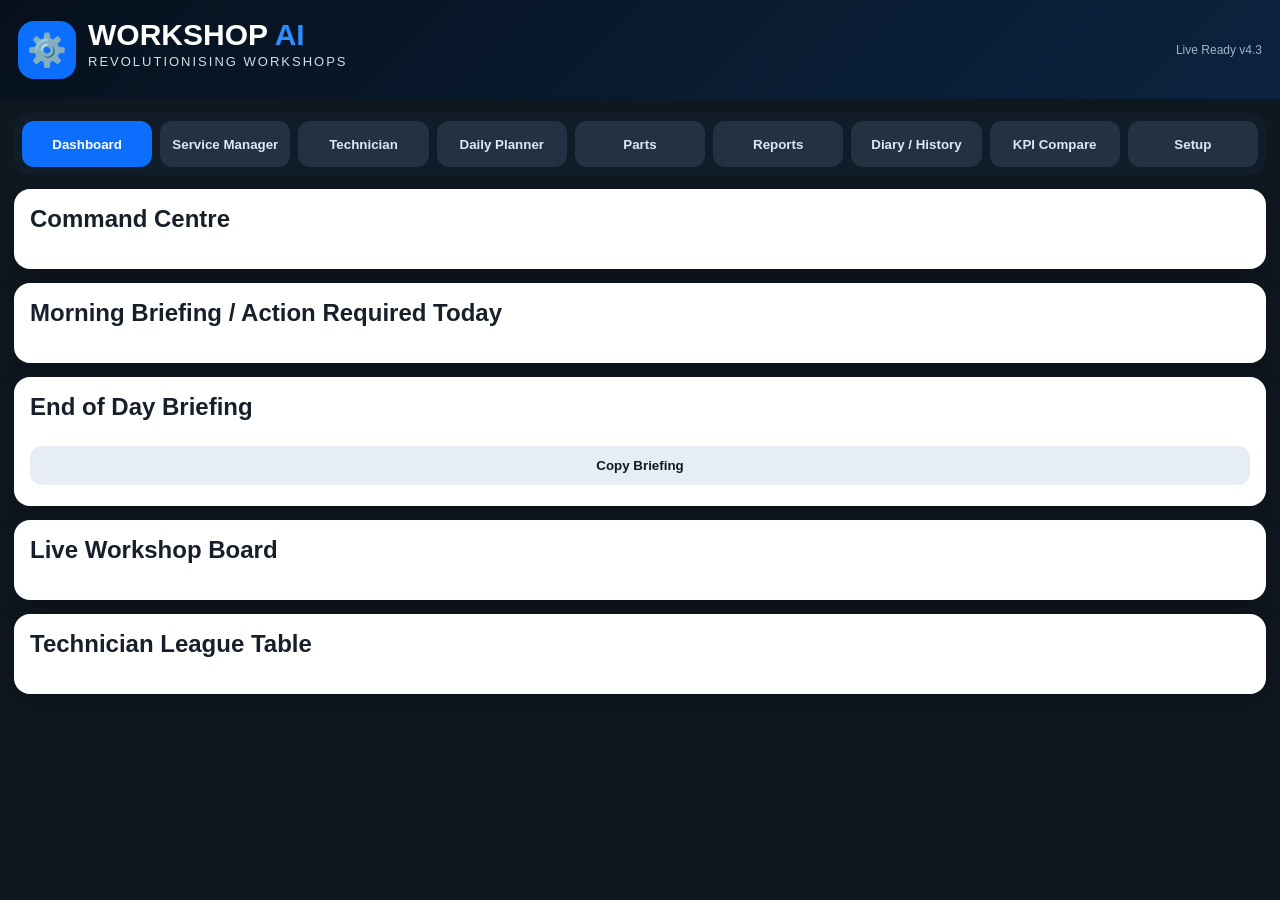
==== commit 27ae9246: "Add files via upload" ====
--- a/index.html
+++ b/index.html
@@ -3,15 +3,15 @@
 <head>
 <meta charset="UTF-8">
 <meta name="viewport" content="width=device-width, initial-scale=1.0">
-<title>Workshop AI Live Ready v4.2</title>
+<title>Workshop AI Live Ready v4.3</title>
 <style>
-*{box-sizing:border-box}body{margin:0;font-family:Arial,Helvetica,sans-serif;background:#0f1720;color:#17202a}.app-header{background:linear-gradient(135deg,#07111d,#0b2340);color:#fff;padding:18px;display:flex;justify-content:space-between;align-items:center;gap:12px}.brand{display:flex;align-items:center;gap:12px}.logo{width:58px;height:58px;border-radius:16px;background:#0b6efd;display:grid;place-items:center;font-size:32px}.app-header h1{margin:0;font-size:30px}.tag{margin:2px 0 0;color:#d4dde8;text-transform:uppercase;letter-spacing:2px;font-size:13px}.version{color:#9fb3c8;font-size:12px}.container{max-width:1400px;margin:0 auto;padding:14px}.tabs{display:grid;grid-template-columns:repeat(9,1fr);gap:8px;background:#111c29;padding:8px;border-radius:16px;margin-bottom:14px}.tab{border:0;border-radius:12px;background:#233142;color:#dfe8f2;font-weight:bold;padding:12px;min-height:46px}.tab.active{background:#0b6efd;color:#fff}.screen{display:none}.screen.active{display:block}.card{background:#fff;border-radius:16px;padding:16px;margin-bottom:14px;box-shadow:0 8px 24px rgba(0,0,0,.22)}h2{margin-top:0}.grid{display:grid;grid-template-columns:repeat(2,1fr);gap:12px}label{display:block;font-weight:bold;margin-bottom:12px}input,select,textarea{width:100%;margin-top:6px;padding:12px;border:1px solid #c8d0d8;border-radius:10px;font-size:16px}textarea{min-height:86px}.primary,.secondary,button.small{border:0;border-radius:12px;font-weight:bold;padding:12px;margin:5px 5px 5px 0}.primary{background:#0b6efd;color:white;width:100%}.secondary{background:#e7edf4;color:#101820;width:100%}button.small{background:#101820;color:white}.job-list,.coach-list{display:grid;gap:10px}.job-card,.coach-card{border:1px solid #d8e0e8;border-left:6px solid #0b6efd;border-radius:14px;padding:12px;background:#fbfdff}.job-card h3,.coach-card h3{margin:0 0 6px}.job-card p{margin:4px 0}.stats{display:grid;grid-template-columns:repeat(5,1fr);gap:10px}.stat{background:#f0f4f8;border-radius:14px;padding:14px;text-align:center}.stat strong{display:block;font-size:24px}.muted{color:#5f6b76}.timer-box,.special{background:#fff3cd;border:1px solid #ffe69c;border-radius:12px;padding:10px;margin:10px 0}.button-row{display:flex;gap:8px;flex-wrap:wrap}.button-row button{flex:1}.timeline{border-left:4px solid #0b6efd;margin-left:12px;padding-left:18px}.timeline-item{position:relative;background:#fbfdff;border:1px solid #d8e0e8;border-radius:14px;padding:10px;margin-bottom:10px}.timeline-item:before{content:"";position:absolute;left:-29px;top:14px;width:16px;height:16px;background:#0b6efd;border-radius:50%}.board-grid{display:grid;grid-template-columns:repeat(3,1fr);gap:12px}.board-column{background:#f8fafc;border-radius:12px;border:1px solid #d8e0e8;padding:10px}.board-job{background:white;border-radius:10px;padding:10px;margin-bottom:8px;border-left:5px solid #0b6efd}.parts{border-left-color:#6f42c1}.good{border-left-color:#198754}.warn{border-left-color:#ffc107}.bad{border-left-color:#dc3545}.kpi-green{background:#d1e7dd!important;color:#0f5132}.kpi-amber{background:#fff3cd!important;color:#664d03}.kpi-red{background:#f8d7da!important;color:#842029}.kpi-card-green{border-left-color:#198754}.kpi-card-amber{border-left-color:#ffc107}.kpi-card-red{border-left-color:#dc3545}.table-wrap{overflow-x:auto}table{width:100%;border-collapse:collapse}th,td{border-bottom:1px solid #d8e0e8;padding:10px;text-align:left;white-space:nowrap}th{background:#101820;color:#fff}.pill{display:inline-block;border-radius:999px;padding:5px 10px;font-weight:bold;background:#e7edf4}.hidden{display:none}.modal{position:fixed;inset:0;background:rgba(0,0,0,.65);display:flex;align-items:center;justify-content:center;padding:16px;z-index:50}.modal.hidden{display:none}.modal-card{background:#fff;border-radius:18px;padding:18px;max-width:850px;width:100%;max-height:85vh;overflow:auto}.modal-close{float:right;border:0;background:#101820;color:#fff;border-radius:50%;width:36px;height:36px;font-size:22px}.availability-row{display:grid;grid-template-columns:2fr 1fr;gap:10px}.report-preview{white-space:pre-wrap;background:#f8fafc;border:1px solid #d8e0e8;border-radius:10px;padding:10px;max-height:260px;overflow:auto}@media(max-width:1100px){.tabs{grid-template-columns:repeat(3,1fr)}.stats,.board-grid{grid-template-columns:1fr 1fr}}@media(max-width:700px){.tabs,.grid,.stats,.board-grid,.availability-row{grid-template-columns:1fr}.app-header{align-items:flex-start;flex-direction:column}.button-row{display:block}}
+*{box-sizing:border-box}body{margin:0;font-family:Arial,Helvetica,sans-serif;background:#0f1720;color:#17202a}.app-header{background:linear-gradient(135deg,#07111d,#0b2340);color:#fff;padding:18px;display:flex;justify-content:space-between;align-items:center;gap:12px}.brand{display:flex;align-items:center;gap:12px}.logo{width:58px;height:58px;border-radius:16px;background:#0b6efd;display:grid;place-items:center;font-size:32px}.app-header h1{margin:0;font-size:30px}.tag{margin:2px 0 0;color:#d4dde8;text-transform:uppercase;letter-spacing:2px;font-size:13px}.version{color:#9fb3c8;font-size:12px}.container{max-width:1400px;margin:0 auto;padding:14px}.tabs{display:grid;grid-template-columns:repeat(9,1fr);gap:8px;background:#111c29;padding:8px;border-radius:16px;margin-bottom:14px}.tab{border:0;border-radius:12px;background:#233142;color:#dfe8f2;font-weight:bold;padding:12px;min-height:46px}.tab.active{background:#0b6efd;color:#fff}.screen{display:none}.screen.active{display:block}.card{background:#fff;border-radius:16px;padding:16px;margin-bottom:14px;box-shadow:0 8px 24px rgba(0,0,0,.22)}h2{margin-top:0}.grid{display:grid;grid-template-columns:repeat(2,1fr);gap:12px}label{display:block;font-weight:bold;margin-bottom:12px}input,select,textarea{width:100%;margin-top:6px;padding:12px;border:1px solid #c8d0d8;border-radius:10px;font-size:16px}textarea{min-height:86px}.primary,.secondary,button.small{border:0;border-radius:12px;font-weight:bold;padding:12px;margin:5px 5px 5px 0}.primary{background:#0b6efd;color:white;width:100%}.secondary{background:#e7edf4;color:#101820;width:100%}button.small{background:#101820;color:white}.job-list,.coach-list{display:grid;gap:10px}.job-card,.coach-card{border:1px solid #d8e0e8;border-left:6px solid #0b6efd;border-radius:14px;padding:12px;background:#fbfdff}.job-card h3,.coach-card h3{margin:0 0 6px}.job-card p{margin:4px 0}.stats{display:grid;grid-template-columns:repeat(5,1fr);gap:10px}.stat{background:#f0f4f8;border-radius:14px;padding:14px;text-align:center}.stat strong{display:block;font-size:24px}.muted{color:#5f6b76}.timer-box,.special{background:#fff3cd;border:1px solid #ffe69c;border-radius:12px;padding:10px;margin:10px 0}.button-row{display:flex;gap:8px;flex-wrap:wrap}.button-row button{flex:1}.timeline{border-left:4px solid #0b6efd;margin-left:12px;padding-left:18px}.timeline-item{position:relative;background:#fbfdff;border:1px solid #d8e0e8;border-radius:14px;padding:10px;margin-bottom:10px}.timeline-item:before{content:"";position:absolute;left:-29px;top:14px;width:16px;height:16px;background:#0b6efd;border-radius:50%}.board-grid{display:grid;grid-template-columns:repeat(3,1fr);gap:12px}.board-column{background:#f8fafc;border-radius:12px;border:1px solid #d8e0e8;padding:10px}.board-job{background:white;border-radius:10px;padding:10px;margin-bottom:8px;border-left:5px solid #0b6efd}.parts{border-left-color:#6f42c1}.good{border-left-color:#198754}.warn{border-left-color:#ffc107}.bad{border-left-color:#dc3545}.kpi-green{background:#d1e7dd!important;color:#0f5132!important}.kpi-amber{background:#fff3cd!important;color:#664d03!important}.kpi-red{background:#f8d7da!important;color:#842029!important}.kpi-card-green{border-left-color:#198754}.kpi-card-amber{border-left-color:#ffc107}.kpi-card-red{border-left-color:#dc3545}.table-wrap{overflow-x:auto}table{width:100%;border-collapse:collapse}th,td{border-bottom:1px solid #d8e0e8;padding:10px;text-align:left;white-space:nowrap}th{background:#101820;color:#fff}.pill{display:inline-block;border-radius:999px;padding:5px 10px;font-weight:bold;background:#e7edf4}.hidden{display:none}.modal{position:fixed;inset:0;background:rgba(0,0,0,.65);display:flex;align-items:center;justify-content:center;padding:16px;z-index:50}.modal.hidden{display:none}.modal-card{background:#fff;border-radius:18px;padding:18px;max-width:850px;width:100%;max-height:85vh;overflow:auto}.modal-close{float:right;border:0;background:#101820;color:#fff;border-radius:50%;width:36px;height:36px;font-size:22px}.availability-row{display:grid;grid-template-columns:2fr 1fr;gap:10px}.report-preview{white-space:pre-wrap;background:#f8fafc;border:1px solid #d8e0e8;border-radius:10px;padding:10px;max-height:260px;overflow:auto}@media(max-width:1100px){.tabs{grid-template-columns:repeat(3,1fr)}.stats,.board-grid{grid-template-columns:1fr 1fr}}@media(max-width:700px){.tabs,.grid,.stats,.board-grid,.availability-row{grid-template-columns:1fr}.app-header{align-items:flex-start;flex-direction:column}.button-row{display:block}}
 </style>
 </head>
 <body>
 <header class="app-header">
   <div class="brand"><div class="logo">⚙️</div><div><h1>WORKSHOP <strong style="color:#2d8cff">AI</strong></h1><p class="tag">Revolutionising workshops</p><p id="todayDate" class="version"></p></div></div>
-  <div class="version">Live Ready v4.2</div>
+  <div class="version">Live Ready v4.3</div>
 </header>
 <main class="container">
 <nav class="tabs">
@@ -268,7 +268,7 @@
 function techMetric(t,period){let list=periodJobs(period).filter(j=>j.technician===t), a=list.reduce((s,j)=>s+Number(j.hours||0),0), c=list.reduce((s,j)=>s+Number(j.actualHours||0),0);return {tech:t,eff:efficiency(a,c)}}
 function renderLeague(id){let rank={};["day","week","month","ytd"].forEach(p=>getTechs().map(t=>techMetric(t,p)).sort((a,b)=>(b.eff||0)-(a.eff||0)).forEach((r,i)=>{rank[r.tech]=rank[r.tech]||{};rank[r.tech][p]={pos:i+1,eff:r.eff}}));$(id).innerHTML=`<table><thead><tr><th>Technician</th><th>Daily</th><th>Daily Eff.</th><th>Weekly</th><th>Weekly Eff.</th><th>Monthly</th><th>Monthly Eff.</th><th>YTD</th><th>YTD Eff.</th></tr></thead><tbody>${getTechs().map(t=>`<tr><td>${t}</td><td>${rank[t]?.day?.pos||"-"}</td><td>${pct(rank[t]?.day?.eff)}</td><td>${rank[t]?.week?.pos||"-"}</td><td>${pct(rank[t]?.week?.eff)}</td><td>${rank[t]?.month?.pos||"-"}</td><td>${pct(rank[t]?.month?.eff)}</td><td>${rank[t]?.ytd?.pos||"-"}</td><td>${pct(rank[t]?.ytd?.eff)}</td></tr>`).join("")}</tbody></table>`}
 function monthStats(key){let list=jobs.filter(j=>jobDate(j).slice(0,7)===key || String(j.completedAt||"").slice(0,7)===key), allowed=list.reduce((s,j)=>s+Number(j.hours||0),0), actual=list.reduce((s,j)=>s+Number(j.actualHours||0),0), days=[...new Set(list.map(jobDate))], avail=days.reduce((s,d)=>s+activeHours(d),0);return{list,allowed,actual,eff:efficiency(allowed,actual),util:avail?allowed/avail*100:null,down:downMonth(key)}}
-function renderKPICompare(){let cur=$("kpiCurrentMonth").value||monthKey(), cmp=$("kpiCompareMonth").value||prevMonth(cur), a=monthStats(cur), b=monthStats(cmp), sum=o=>Object.values(o).reduce((s,v)=>s+v,0);$("kpiCompareResults").innerHTML=`<div class="job-card ${cardClassFromKpi(effClass(a.eff))}"><h3>${cur}</h3><p>Jobs: ${a.list.length}</p><p>Efficiency: <span class="pill ${effClass(a.eff)}">${pct(a.eff)}</span></p><p>Utilisation: <span class="pill ${utilClass(a.util)}">${pct(a.util)}</span></p><p>Downtime: ${sum(a.down).toFixed(2)} hrs</p></div><div class="job-card ${cardClassFromKpi(effClass(b.eff))}"><h3>${cmp}</h3><p>Jobs: ${b.list.length}</p><p>Efficiency: <span class="pill ${effClass(b.eff)}">${pct(b.eff)}</span></p><p>Utilisation: <span class="pill ${utilClass(b.util)}">${pct(b.util)}</span></p><p>Downtime: ${sum(b.down).toFixed(2)} hrs</p></div><div class="job-card"><h3>${cur} Downtime Breakdown</h3>${Object.entries(a.down).map(([k,v])=>`<p>${k}: ${v.toFixed(2)} hrs</p>`).join("")}</div>`;let by={};a.list.forEach(j=>{let d=jobDate(j);by[d]=by[d]||[];by[d].push(j)});$("dailyKpiBreakdown").innerHTML=Object.keys(by).sort().map(d=>{let l=by[d], al=l.reduce((s,j)=>s+Number(j.hours||0),0), ac=l.reduce((s,j)=>s+Number(j.actualHours||0),0), util=activeHours(d)?al/activeHours(d)*100:null;let dayEff=efficiency(al,ac), ec=effClass(dayEff), uc=utilClass(util);return `<div class="job-card ${cardClassFromKpi(ec)}"><h3>${d}</h3><p>Jobs: ${l.length}</p><p>Efficiency: <span class="pill ${ec}">${pct(dayEff)}</span></p><p>Utilisation: <span class="pill ${uc}">${pct(util)}</span></p></div>`}).join("")||"No jobs in selected month."}
+function renderKPICompare(){let cur=$("kpiCurrentMonth").value||monthKey(), cmp=$("kpiCompareMonth").value||prevMonth(cur), a=monthStats(cur), b=monthStats(cmp), sum=o=>Object.values(o).reduce((s,v)=>s+v,0);$("kpiCompareResults").innerHTML=`<div class="job-card"><h3>${cur}</h3><p>Jobs: ${a.list.length}</p><p>Efficiency: ${pct(a.eff)}</p><p>Utilisation: ${pct(a.util)}</p><p>Downtime: ${sum(a.down).toFixed(2)} hrs</p></div><div class="job-card"><h3>${cmp}</h3><p>Jobs: ${b.list.length}</p><p>Efficiency: ${pct(b.eff)}</p><p>Utilisation: ${pct(b.util)}</p><p>Downtime: ${sum(b.down).toFixed(2)} hrs</p></div><div class="job-card"><h3>${cur} Downtime Breakdown</h3>${Object.entries(a.down).map(([k,v])=>`<p>${k}: ${v.toFixed(2)} hrs</p>`).join("")}</div>`;let by={};a.list.forEach(j=>{let d=jobDate(j);by[d]=by[d]||[];by[d].push(j)});$("dailyKpiBreakdown").innerHTML=Object.keys(by).sort().map(d=>{let l=by[d], al=l.reduce((s,j)=>s+Number(j.hours||0),0), ac=l.reduce((s,j)=>s+Number(j.actualHours||0),0), util=activeHours(d)?al/activeHours(d)*100:null;return `<div class="job-card"><h3>${d}</h3><p>Jobs: ${l.length}</p><p>Efficiency: ${pct(efficiency(al,ac))}</p><p>Utilisation: ${pct(util)}</p></div>`}).join("")||"No jobs in selected month."}
 $("kpiCompareBtn").addEventListener("click",renderKPICompare);
 $("techFilter").addEventListener("change",renderTech);
 function renderHistory(target,reg,date){let list=jobs.slice();if(reg)list=list.filter(j=>String(j.reg||"").toUpperCase().includes(reg.toUpperCase()));else list=list.filter(j=>jobDate(j)===date);$(target).innerHTML=list.map(j=>jobCard(j,true)).join("")||"No matching jobs found."}
@@ -277,45 +277,19 @@
 function renderServiceReg(){}
 
 
-function effClass(value){
-  if(value==null) return "kpi-amber";
-  if(value>=96) return "kpi-green";
-  if(value>=85) return "kpi-amber";
-  return "kpi-red";
+function trafficLight(value,type){
+  if(value==null) return {pill:"kpi-amber", card:"kpi-card-amber"};
+  if(type==="util"){
+    if(value>=90) return {pill:"kpi-green", card:"kpi-card-green"};
+    if(value>=75) return {pill:"kpi-amber", card:"kpi-card-amber"};
+    return {pill:"kpi-red", card:"kpi-card-red"};
+  }
+  if(value>=96) return {pill:"kpi-green", card:"kpi-card-green"};
+  if(value>=85) return {pill:"kpi-amber", card:"kpi-card-amber"};
+  return {pill:"kpi-red", card:"kpi-card-red"};
 }
-function utilClass(value){
-  if(value==null) return "kpi-amber";
-  if(value>=90) return "kpi-green";
-  if(value>=75) return "kpi-amber";
-  return "kpi-red";
-}
-function cardClassFromKpi(cls){
-  if(cls==="kpi-green") return "kpi-card-green";
-  if(cls==="kpi-red") return "kpi-card-red";
-  return "kpi-card-amber";
-}
-
-function renderReports(){
-  let totalAllowed=jobs.reduce((s,j)=>s+Number(j.hours||0),0),
-      totalActual=jobs.reduce((s,j)=>s+Number(j.actualHours||0),0);
-  let eff=efficiency(totalAllowed,totalActual);
-  let util=targets.availableHours?totalAllowed/targets.availableHours*100:null;
-  let effCls=effClass(eff), utilCls=utilClass(util);
-  $("kpiScorecard").innerHTML=`
-    <div class="job-card ${cardClassFromKpi(effCls)}">
-      <h3>Workshop Efficiency</h3>
-      <p><span class="pill ${effCls}">${pct(eff)}</span></p>
-      <p class="muted">Green 96%+, amber 85–95%, red below 85%</p>
-    </div>
-    <div class="job-card ${cardClassFromKpi(utilCls)}">
-      <h3>Workshop Utilisation</h3>
-      <p><span class="pill ${utilCls}">${pct(util)}</span></p>
-      <p class="muted">Green 90%+, amber 75–89%, red below 75%</p>
-    </div>`;
-  renderLeague("leagueTable");
-  renderDowntime();
-  $("reportsCompleted").innerHTML=jobs.filter(j=>j.report).map(j=>jobCard(j,true)).join("")||"No completed write-ups.";
-}
+
+function renderReports(){let totalAllowed=jobs.reduce((s,j)=>s+Number(j.hours||0),0), totalActual=jobs.reduce((s,j)=>s+Number(j.actualHours||0),0);let _eff=efficiency(totalAllowed,totalActual), _util=targets.availableHours?totalAllowed/targets.availableHours*100:null, _effTL=trafficLight(_eff,"eff"), _utilTL=trafficLight(_util,"util");$("kpiScorecard").innerHTML=`<div class="job-card ${_effTL.card}"><h3>Workshop Efficiency</h3><p><span class="pill ${_effTL.pill}">${pct(_eff)}</span></p><p class="muted">Green 96%+, amber 85–95%, red below 85%</p></div><div class="job-card ${_utilTL.card}"><h3>Workshop Utilisation</h3><p><span class="pill ${_utilTL.pill}">${pct(_util)}</span></p><p class="muted">Green 90%+, amber 75–89%, red below 75%</p></div>`;renderLeague("leagueTable");renderDowntime();$("reportsCompleted").innerHTML=jobs.filter(j=>j.report).map(j=>jobCard(j,true)).join("")||"No completed write-ups."}
 function renderCompletedInbox(){let list=jobs.filter(j=>j.report);$("completedReportsInbox").innerHTML=list.map(j=>`<div class="job-card ${j.reportReviewed?"good":"warn"}"><h3>${j.reg} — ${j.technician}</h3><div class="report-preview">${j.report}</div><button class="small" data-copy-report="${j.id}">Copy Report</button><button class="small" data-reviewed="${j.id}">Mark Reviewed</button></div>`).join("")||"No completed write-ups yet."}
 function copyReport(id){let j=jobs.find(x=>x.id===id);if(j?.report)navigator.clipboard.writeText(j.report)}
 function renderBoard(id){$(id).innerHTML=statuses.map(st=>{let list=jobs.filter(j=>j.status===st);return `<div class="board-column"><h3>${st}</h3>${list.map(j=>`<div class="board-job"><strong>${j.reg}</strong><br>${j.technician} | ${j.hours} hrs<br><button class="small" data-open="${j.id}">Open</button><button class="small" data-timeline="${j.id}">Timeline</button></div>`).join("")||"<p class='muted'>No jobs</p>"}</div>`}).join("")}
@@ -343,22 +317,7 @@
 AI recommendation:
 Review waiting parts, waiting authority and idle time.`}
 $("copyEndBriefing").addEventListener("click",()=>navigator.clipboard.writeText(endBriefing()));
-function renderDashboard(){
-  let allowed=jobs.reduce((s,j)=>s+Number(j.hours||0),0),
-      actual=jobs.reduce((s,j)=>s+Number(j.actualHours||0),0);
-  let eff=efficiency(allowed,actual);
-  let effCls=effClass(eff);
-  $("dashStats").innerHTML=`
-    <div class="stat"><strong>${jobs.length}</strong>Jobs</div>
-    <div class="stat"><strong>${jobs.filter(completed).length}</strong>Complete</div>
-    <div class="stat"><strong>${allowed.toFixed(1)}</strong>Allowed</div>
-    <div class="stat"><strong>${actual.toFixed(1)}</strong>Actual</div>
-    <div class="stat ${effCls}"><strong>${pct(eff)}</strong>Efficiency</div>`;
-  $("morningBriefing").textContent=morningBriefing();
-  $("endBriefing").textContent=endBriefing();
-  renderBoard("dashboardBoard");
-  renderLeague("dashboardLeague");
-}
+function renderDashboard(){let allowed=jobs.reduce((s,j)=>s+Number(j.hours||0),0), actual=jobs.reduce((s,j)=>s+Number(j.actualHours||0),0);$("dashStats").innerHTML=`<div class="stat"><strong>${jobs.length}</strong>Jobs</div><div class="stat"><strong>${jobs.filter(completed).length}</strong>Complete</div><div class="stat"><strong>${allowed.toFixed(1)}</strong>Allowed</div><div class="stat"><strong>${actual.toFixed(1)}</strong>Actual</div><div class="stat ${trafficLight(efficiency(allowed,actual),"eff").pill}"><strong>${pct(efficiency(allowed,actual))}</strong>Efficiency</div>`;$("morningBriefing").textContent=morningBriefing();$("endBriefing").textContent=endBriefing();renderBoard("dashboardBoard");renderLeague("dashboardLeague")}
 function renderSetup(){ $("techSetupList").innerHTML=getTechs().map(t=>`<div class="job-card"><h3>${t}</h3><button class="small" data-rename-tech="${t}">Rename</button><button class="small" data-remove-tech="${t}">Remove</button></div>`).join("");["targetAvailableHours","targetEfficiency","targetRetailHours","targetWarrantyHours","targetInternalHours","targetInternalCars"].forEach(id=>{let key=id.replace("target","");key=key.charAt(0).toLowerCase()+key.slice(1); if($(id))$(id).value=targets[key]||""})}
 $("addTech").addEventListener("click",()=>{let n=$("newTechName").value.trim();if(!n)return;if(!technicians.includes(n))technicians.push(n);saveTechs();$("newTechName").value="";render()});
 $("saveTargets").addEventListener("click",()=>{targets={availableHours:Number($("targetAvailableHours").value)||0,efficiency:Number($("targetEfficiency").value)||95,retailHours:Number($("targetRetailHours").value)||0,warrantyHours:Number($("targetWarrantyHours").value)||0,internalHours:Number($("targetInternalHours").value)||0,internalCars:Number($("targetInternalCars").value)||0};saveTargets();render();alert("Targets saved")});
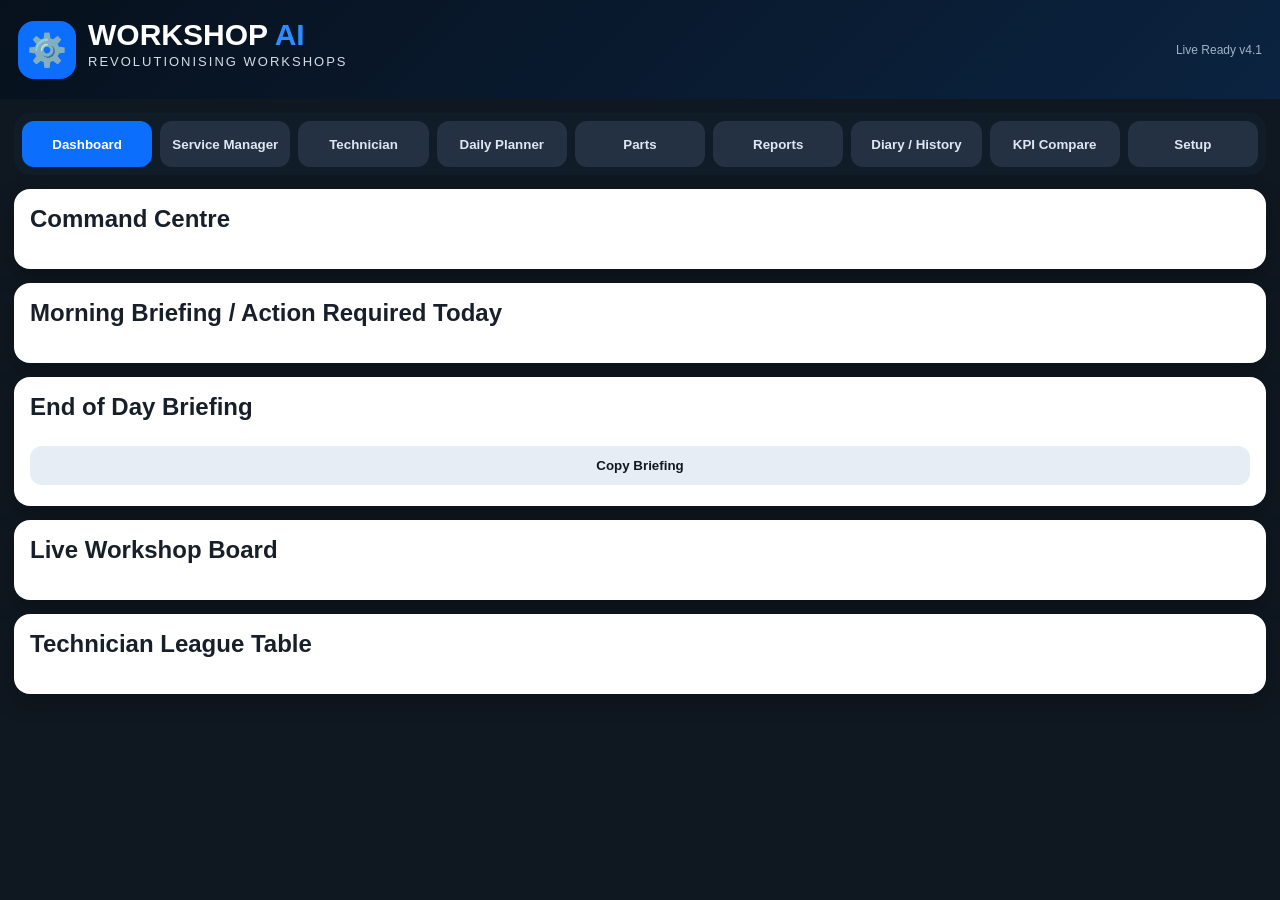
==== commit f2398113: "Add files via upload" ====
--- a/index.html
+++ b/index.html
@@ -3,15 +3,15 @@
 <head>
 <meta charset="UTF-8">
 <meta name="viewport" content="width=device-width, initial-scale=1.0">
-<title>Workshop AI Live Ready v4.3</title>
+<title>Workshop AI Live Ready v4.1</title>
 <style>
-*{box-sizing:border-box}body{margin:0;font-family:Arial,Helvetica,sans-serif;background:#0f1720;color:#17202a}.app-header{background:linear-gradient(135deg,#07111d,#0b2340);color:#fff;padding:18px;display:flex;justify-content:space-between;align-items:center;gap:12px}.brand{display:flex;align-items:center;gap:12px}.logo{width:58px;height:58px;border-radius:16px;background:#0b6efd;display:grid;place-items:center;font-size:32px}.app-header h1{margin:0;font-size:30px}.tag{margin:2px 0 0;color:#d4dde8;text-transform:uppercase;letter-spacing:2px;font-size:13px}.version{color:#9fb3c8;font-size:12px}.container{max-width:1400px;margin:0 auto;padding:14px}.tabs{display:grid;grid-template-columns:repeat(9,1fr);gap:8px;background:#111c29;padding:8px;border-radius:16px;margin-bottom:14px}.tab{border:0;border-radius:12px;background:#233142;color:#dfe8f2;font-weight:bold;padding:12px;min-height:46px}.tab.active{background:#0b6efd;color:#fff}.screen{display:none}.screen.active{display:block}.card{background:#fff;border-radius:16px;padding:16px;margin-bottom:14px;box-shadow:0 8px 24px rgba(0,0,0,.22)}h2{margin-top:0}.grid{display:grid;grid-template-columns:repeat(2,1fr);gap:12px}label{display:block;font-weight:bold;margin-bottom:12px}input,select,textarea{width:100%;margin-top:6px;padding:12px;border:1px solid #c8d0d8;border-radius:10px;font-size:16px}textarea{min-height:86px}.primary,.secondary,button.small{border:0;border-radius:12px;font-weight:bold;padding:12px;margin:5px 5px 5px 0}.primary{background:#0b6efd;color:white;width:100%}.secondary{background:#e7edf4;color:#101820;width:100%}button.small{background:#101820;color:white}.job-list,.coach-list{display:grid;gap:10px}.job-card,.coach-card{border:1px solid #d8e0e8;border-left:6px solid #0b6efd;border-radius:14px;padding:12px;background:#fbfdff}.job-card h3,.coach-card h3{margin:0 0 6px}.job-card p{margin:4px 0}.stats{display:grid;grid-template-columns:repeat(5,1fr);gap:10px}.stat{background:#f0f4f8;border-radius:14px;padding:14px;text-align:center}.stat strong{display:block;font-size:24px}.muted{color:#5f6b76}.timer-box,.special{background:#fff3cd;border:1px solid #ffe69c;border-radius:12px;padding:10px;margin:10px 0}.button-row{display:flex;gap:8px;flex-wrap:wrap}.button-row button{flex:1}.timeline{border-left:4px solid #0b6efd;margin-left:12px;padding-left:18px}.timeline-item{position:relative;background:#fbfdff;border:1px solid #d8e0e8;border-radius:14px;padding:10px;margin-bottom:10px}.timeline-item:before{content:"";position:absolute;left:-29px;top:14px;width:16px;height:16px;background:#0b6efd;border-radius:50%}.board-grid{display:grid;grid-template-columns:repeat(3,1fr);gap:12px}.board-column{background:#f8fafc;border-radius:12px;border:1px solid #d8e0e8;padding:10px}.board-job{background:white;border-radius:10px;padding:10px;margin-bottom:8px;border-left:5px solid #0b6efd}.parts{border-left-color:#6f42c1}.good{border-left-color:#198754}.warn{border-left-color:#ffc107}.bad{border-left-color:#dc3545}.kpi-green{background:#d1e7dd!important;color:#0f5132!important}.kpi-amber{background:#fff3cd!important;color:#664d03!important}.kpi-red{background:#f8d7da!important;color:#842029!important}.kpi-card-green{border-left-color:#198754}.kpi-card-amber{border-left-color:#ffc107}.kpi-card-red{border-left-color:#dc3545}.table-wrap{overflow-x:auto}table{width:100%;border-collapse:collapse}th,td{border-bottom:1px solid #d8e0e8;padding:10px;text-align:left;white-space:nowrap}th{background:#101820;color:#fff}.pill{display:inline-block;border-radius:999px;padding:5px 10px;font-weight:bold;background:#e7edf4}.hidden{display:none}.modal{position:fixed;inset:0;background:rgba(0,0,0,.65);display:flex;align-items:center;justify-content:center;padding:16px;z-index:50}.modal.hidden{display:none}.modal-card{background:#fff;border-radius:18px;padding:18px;max-width:850px;width:100%;max-height:85vh;overflow:auto}.modal-close{float:right;border:0;background:#101820;color:#fff;border-radius:50%;width:36px;height:36px;font-size:22px}.availability-row{display:grid;grid-template-columns:2fr 1fr;gap:10px}.report-preview{white-space:pre-wrap;background:#f8fafc;border:1px solid #d8e0e8;border-radius:10px;padding:10px;max-height:260px;overflow:auto}@media(max-width:1100px){.tabs{grid-template-columns:repeat(3,1fr)}.stats,.board-grid{grid-template-columns:1fr 1fr}}@media(max-width:700px){.tabs,.grid,.stats,.board-grid,.availability-row{grid-template-columns:1fr}.app-header{align-items:flex-start;flex-direction:column}.button-row{display:block}}
+*{box-sizing:border-box}body{margin:0;font-family:Arial,Helvetica,sans-serif;background:#0f1720;color:#17202a}.app-header{background:linear-gradient(135deg,#07111d,#0b2340);color:#fff;padding:18px;display:flex;justify-content:space-between;align-items:center;gap:12px}.brand{display:flex;align-items:center;gap:12px}.logo{width:58px;height:58px;border-radius:16px;background:#0b6efd;display:grid;place-items:center;font-size:32px}.app-header h1{margin:0;font-size:30px}.tag{margin:2px 0 0;color:#d4dde8;text-transform:uppercase;letter-spacing:2px;font-size:13px}.version{color:#9fb3c8;font-size:12px}.container{max-width:1400px;margin:0 auto;padding:14px}.tabs{display:grid;grid-template-columns:repeat(9,1fr);gap:8px;background:#111c29;padding:8px;border-radius:16px;margin-bottom:14px}.tab{border:0;border-radius:12px;background:#233142;color:#dfe8f2;font-weight:bold;padding:12px;min-height:46px}.tab.active{background:#0b6efd;color:#fff}.screen{display:none}.screen.active{display:block}.card{background:#fff;border-radius:16px;padding:16px;margin-bottom:14px;box-shadow:0 8px 24px rgba(0,0,0,.22)}h2{margin-top:0}.grid{display:grid;grid-template-columns:repeat(2,1fr);gap:12px}label{display:block;font-weight:bold;margin-bottom:12px}input,select,textarea{width:100%;margin-top:6px;padding:12px;border:1px solid #c8d0d8;border-radius:10px;font-size:16px}textarea{min-height:86px}.primary,.secondary,button.small{border:0;border-radius:12px;font-weight:bold;padding:12px;margin:5px 5px 5px 0}.primary{background:#0b6efd;color:white;width:100%}.secondary{background:#e7edf4;color:#101820;width:100%}button.small{background:#101820;color:white}.job-list,.coach-list{display:grid;gap:10px}.job-card,.coach-card{border:1px solid #d8e0e8;border-left:6px solid #0b6efd;border-radius:14px;padding:12px;background:#fbfdff}.job-card h3,.coach-card h3{margin:0 0 6px}.job-card p{margin:4px 0}.stats{display:grid;grid-template-columns:repeat(5,1fr);gap:10px}.stat{background:#f0f4f8;border-radius:14px;padding:14px;text-align:center}.stat strong{display:block;font-size:24px}.muted{color:#5f6b76}.timer-box,.special{background:#fff3cd;border:1px solid #ffe69c;border-radius:12px;padding:10px;margin:10px 0}.button-row{display:flex;gap:8px;flex-wrap:wrap}.button-row button{flex:1}.timeline{border-left:4px solid #0b6efd;margin-left:12px;padding-left:18px}.timeline-item{position:relative;background:#fbfdff;border:1px solid #d8e0e8;border-radius:14px;padding:10px;margin-bottom:10px}.timeline-item:before{content:"";position:absolute;left:-29px;top:14px;width:16px;height:16px;background:#0b6efd;border-radius:50%}.board-grid{display:grid;grid-template-columns:repeat(3,1fr);gap:12px}.board-column{background:#f8fafc;border-radius:12px;border:1px solid #d8e0e8;padding:10px}.board-job{background:white;border-radius:10px;padding:10px;margin-bottom:8px;border-left:5px solid #0b6efd}.parts{border-left-color:#6f42c1}.good{border-left-color:#198754}.warn{border-left-color:#ffc107}.bad{border-left-color:#dc3545}.table-wrap{overflow-x:auto}table{width:100%;border-collapse:collapse}th,td{border-bottom:1px solid #d8e0e8;padding:10px;text-align:left;white-space:nowrap}th{background:#101820;color:#fff}.pill{display:inline-block;border-radius:999px;padding:5px 10px;font-weight:bold;background:#e7edf4}.hidden{display:none}.modal{position:fixed;inset:0;background:rgba(0,0,0,.65);display:flex;align-items:center;justify-content:center;padding:16px;z-index:50}.modal.hidden{display:none}.modal-card{background:#fff;border-radius:18px;padding:18px;max-width:850px;width:100%;max-height:85vh;overflow:auto}.modal-close{float:right;border:0;background:#101820;color:#fff;border-radius:50%;width:36px;height:36px;font-size:22px}.availability-row{display:grid;grid-template-columns:2fr 1fr;gap:10px}.report-preview{white-space:pre-wrap;background:#f8fafc;border:1px solid #d8e0e8;border-radius:10px;padding:10px;max-height:260px;overflow:auto}@media(max-width:1100px){.tabs{grid-template-columns:repeat(3,1fr)}.stats,.board-grid{grid-template-columns:1fr 1fr}}@media(max-width:700px){.tabs,.grid,.stats,.board-grid,.availability-row{grid-template-columns:1fr}.app-header{align-items:flex-start;flex-direction:column}.button-row{display:block}}
 </style>
 </head>
 <body>
 <header class="app-header">
   <div class="brand"><div class="logo">⚙️</div><div><h1>WORKSHOP <strong style="color:#2d8cff">AI</strong></h1><p class="tag">Revolutionising workshops</p><p id="todayDate" class="version"></p></div></div>
-  <div class="version">Live Ready v4.3</div>
+  <div class="version">Live Ready v4.1</div>
 </header>
 <main class="container">
 <nav class="tabs">
@@ -276,20 +276,7 @@
 $("serviceRegLookupBtn").addEventListener("click",()=>renderHistory("serviceRegLookupResults",$("serviceRegLookup").value,""));
 function renderServiceReg(){}
 
-
-function trafficLight(value,type){
-  if(value==null) return {pill:"kpi-amber", card:"kpi-card-amber"};
-  if(type==="util"){
-    if(value>=90) return {pill:"kpi-green", card:"kpi-card-green"};
-    if(value>=75) return {pill:"kpi-amber", card:"kpi-card-amber"};
-    return {pill:"kpi-red", card:"kpi-card-red"};
-  }
-  if(value>=96) return {pill:"kpi-green", card:"kpi-card-green"};
-  if(value>=85) return {pill:"kpi-amber", card:"kpi-card-amber"};
-  return {pill:"kpi-red", card:"kpi-card-red"};
-}
-
-function renderReports(){let totalAllowed=jobs.reduce((s,j)=>s+Number(j.hours||0),0), totalActual=jobs.reduce((s,j)=>s+Number(j.actualHours||0),0);let _eff=efficiency(totalAllowed,totalActual), _util=targets.availableHours?totalAllowed/targets.availableHours*100:null, _effTL=trafficLight(_eff,"eff"), _utilTL=trafficLight(_util,"util");$("kpiScorecard").innerHTML=`<div class="job-card ${_effTL.card}"><h3>Workshop Efficiency</h3><p><span class="pill ${_effTL.pill}">${pct(_eff)}</span></p><p class="muted">Green 96%+, amber 85–95%, red below 85%</p></div><div class="job-card ${_utilTL.card}"><h3>Workshop Utilisation</h3><p><span class="pill ${_utilTL.pill}">${pct(_util)}</span></p><p class="muted">Green 90%+, amber 75–89%, red below 75%</p></div>`;renderLeague("leagueTable");renderDowntime();$("reportsCompleted").innerHTML=jobs.filter(j=>j.report).map(j=>jobCard(j,true)).join("")||"No completed write-ups."}
+function renderReports(){let totalAllowed=jobs.reduce((s,j)=>s+Number(j.hours||0),0), totalActual=jobs.reduce((s,j)=>s+Number(j.actualHours||0),0);$("kpiScorecard").innerHTML=`<div class="job-card"><h3>Workshop Efficiency</h3><p>${pct(efficiency(totalAllowed,totalActual))}</p></div><div class="job-card"><h3>Workshop Utilisation</h3><p>${pct(targets.availableHours?totalAllowed/targets.availableHours*100:null)}</p></div>`;renderLeague("leagueTable");renderDowntime();$("reportsCompleted").innerHTML=jobs.filter(j=>j.report).map(j=>jobCard(j,true)).join("")||"No completed write-ups."}
 function renderCompletedInbox(){let list=jobs.filter(j=>j.report);$("completedReportsInbox").innerHTML=list.map(j=>`<div class="job-card ${j.reportReviewed?"good":"warn"}"><h3>${j.reg} — ${j.technician}</h3><div class="report-preview">${j.report}</div><button class="small" data-copy-report="${j.id}">Copy Report</button><button class="small" data-reviewed="${j.id}">Mark Reviewed</button></div>`).join("")||"No completed write-ups yet."}
 function copyReport(id){let j=jobs.find(x=>x.id===id);if(j?.report)navigator.clipboard.writeText(j.report)}
 function renderBoard(id){$(id).innerHTML=statuses.map(st=>{let list=jobs.filter(j=>j.status===st);return `<div class="board-column"><h3>${st}</h3>${list.map(j=>`<div class="board-job"><strong>${j.reg}</strong><br>${j.technician} | ${j.hours} hrs<br><button class="small" data-open="${j.id}">Open</button><button class="small" data-timeline="${j.id}">Timeline</button></div>`).join("")||"<p class='muted'>No jobs</p>"}</div>`}).join("")}
@@ -317,7 +304,7 @@
 AI recommendation:
 Review waiting parts, waiting authority and idle time.`}
 $("copyEndBriefing").addEventListener("click",()=>navigator.clipboard.writeText(endBriefing()));
-function renderDashboard(){let allowed=jobs.reduce((s,j)=>s+Number(j.hours||0),0), actual=jobs.reduce((s,j)=>s+Number(j.actualHours||0),0);$("dashStats").innerHTML=`<div class="stat"><strong>${jobs.length}</strong>Jobs</div><div class="stat"><strong>${jobs.filter(completed).length}</strong>Complete</div><div class="stat"><strong>${allowed.toFixed(1)}</strong>Allowed</div><div class="stat"><strong>${actual.toFixed(1)}</strong>Actual</div><div class="stat ${trafficLight(efficiency(allowed,actual),"eff").pill}"><strong>${pct(efficiency(allowed,actual))}</strong>Efficiency</div>`;$("morningBriefing").textContent=morningBriefing();$("endBriefing").textContent=endBriefing();renderBoard("dashboardBoard");renderLeague("dashboardLeague")}
+function renderDashboard(){let allowed=jobs.reduce((s,j)=>s+Number(j.hours||0),0), actual=jobs.reduce((s,j)=>s+Number(j.actualHours||0),0);$("dashStats").innerHTML=`<div class="stat"><strong>${jobs.length}</strong>Jobs</div><div class="stat"><strong>${jobs.filter(completed).length}</strong>Complete</div><div class="stat"><strong>${allowed.toFixed(1)}</strong>Allowed</div><div class="stat"><strong>${actual.toFixed(1)}</strong>Actual</div><div class="stat"><strong>${pct(efficiency(allowed,actual))}</strong>Efficiency</div>`;$("morningBriefing").textContent=morningBriefing();$("endBriefing").textContent=endBriefing();renderBoard("dashboardBoard");renderLeague("dashboardLeague")}
 function renderSetup(){ $("techSetupList").innerHTML=getTechs().map(t=>`<div class="job-card"><h3>${t}</h3><button class="small" data-rename-tech="${t}">Rename</button><button class="small" data-remove-tech="${t}">Remove</button></div>`).join("");["targetAvailableHours","targetEfficiency","targetRetailHours","targetWarrantyHours","targetInternalHours","targetInternalCars"].forEach(id=>{let key=id.replace("target","");key=key.charAt(0).toLowerCase()+key.slice(1); if($(id))$(id).value=targets[key]||""})}
 $("addTech").addEventListener("click",()=>{let n=$("newTechName").value.trim();if(!n)return;if(!technicians.includes(n))technicians.push(n);saveTechs();$("newTechName").value="";render()});
 $("saveTargets").addEventListener("click",()=>{targets={availableHours:Number($("targetAvailableHours").value)||0,efficiency:Number($("targetEfficiency").value)||95,retailHours:Number($("targetRetailHours").value)||0,warrantyHours:Number($("targetWarrantyHours").value)||0,internalHours:Number($("targetInternalHours").value)||0,internalCars:Number($("targetInternalCars").value)||0};saveTargets();render();alert("Targets saved")});
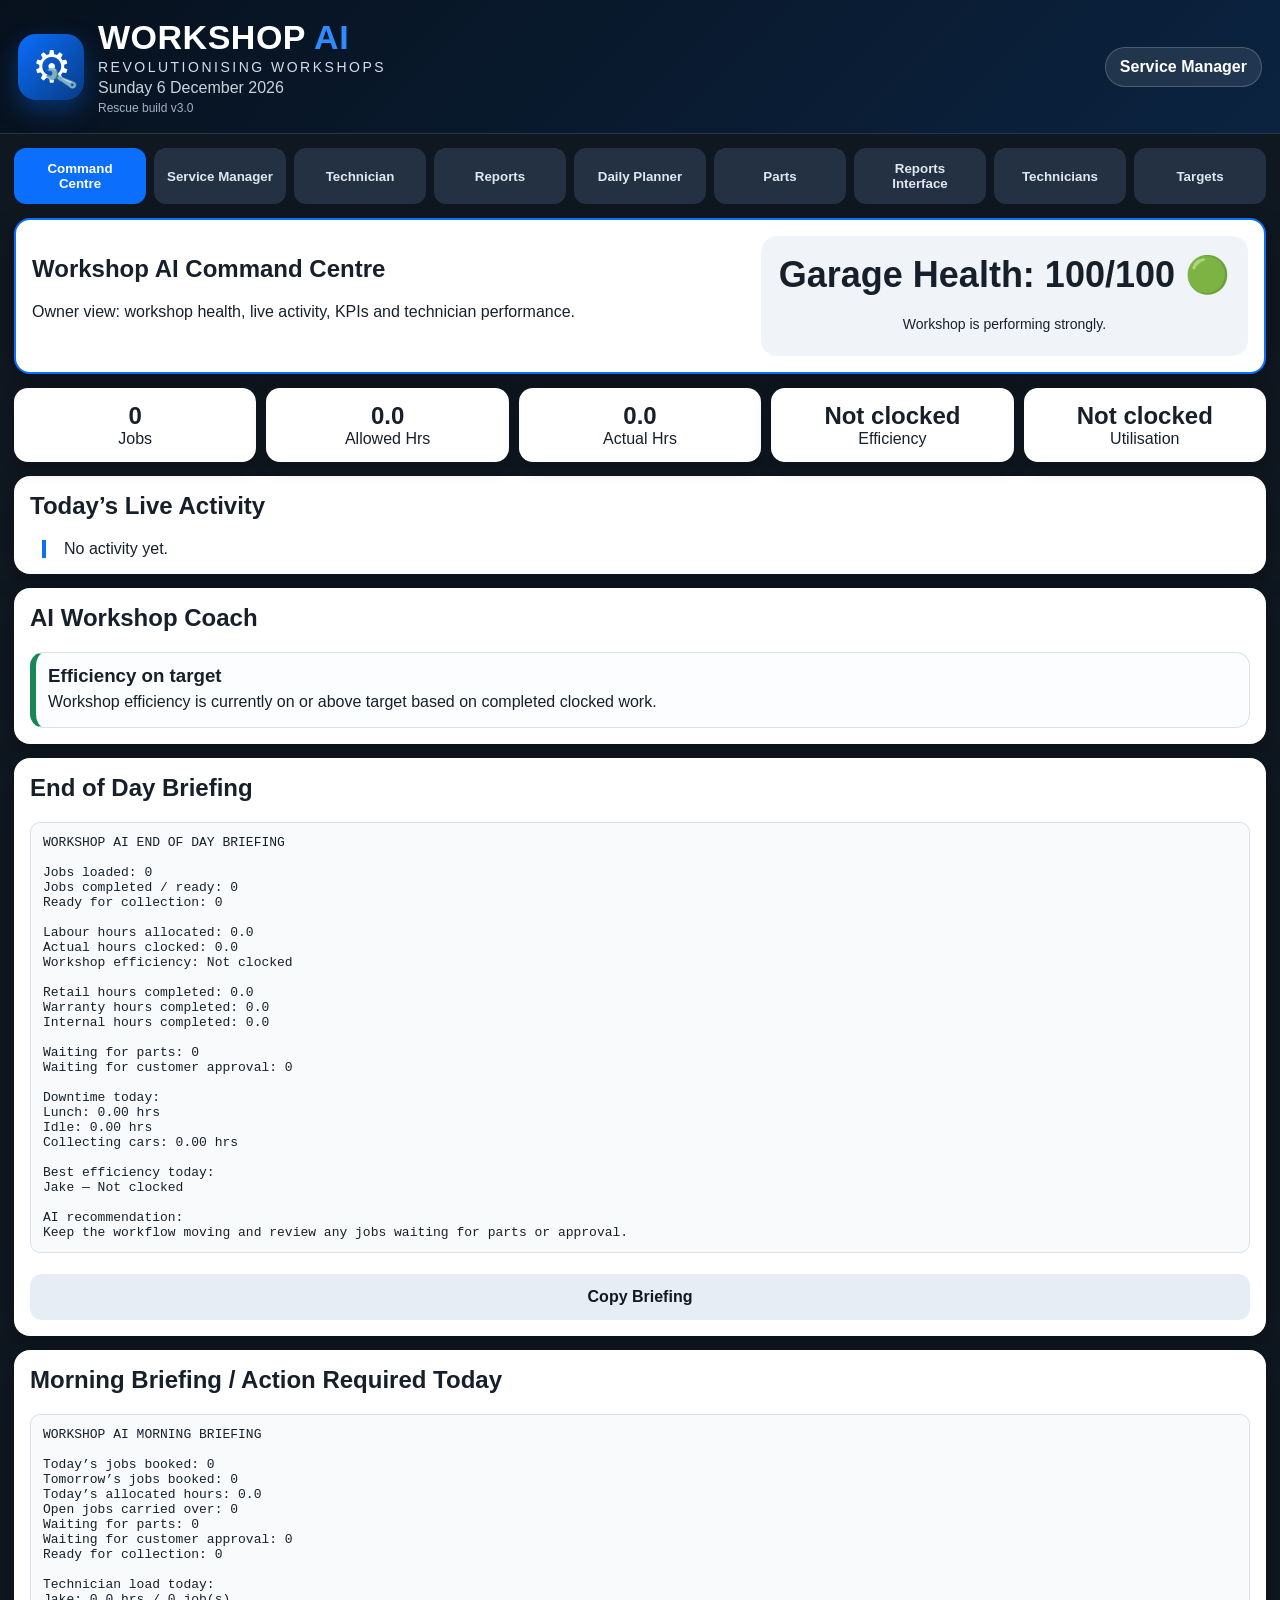
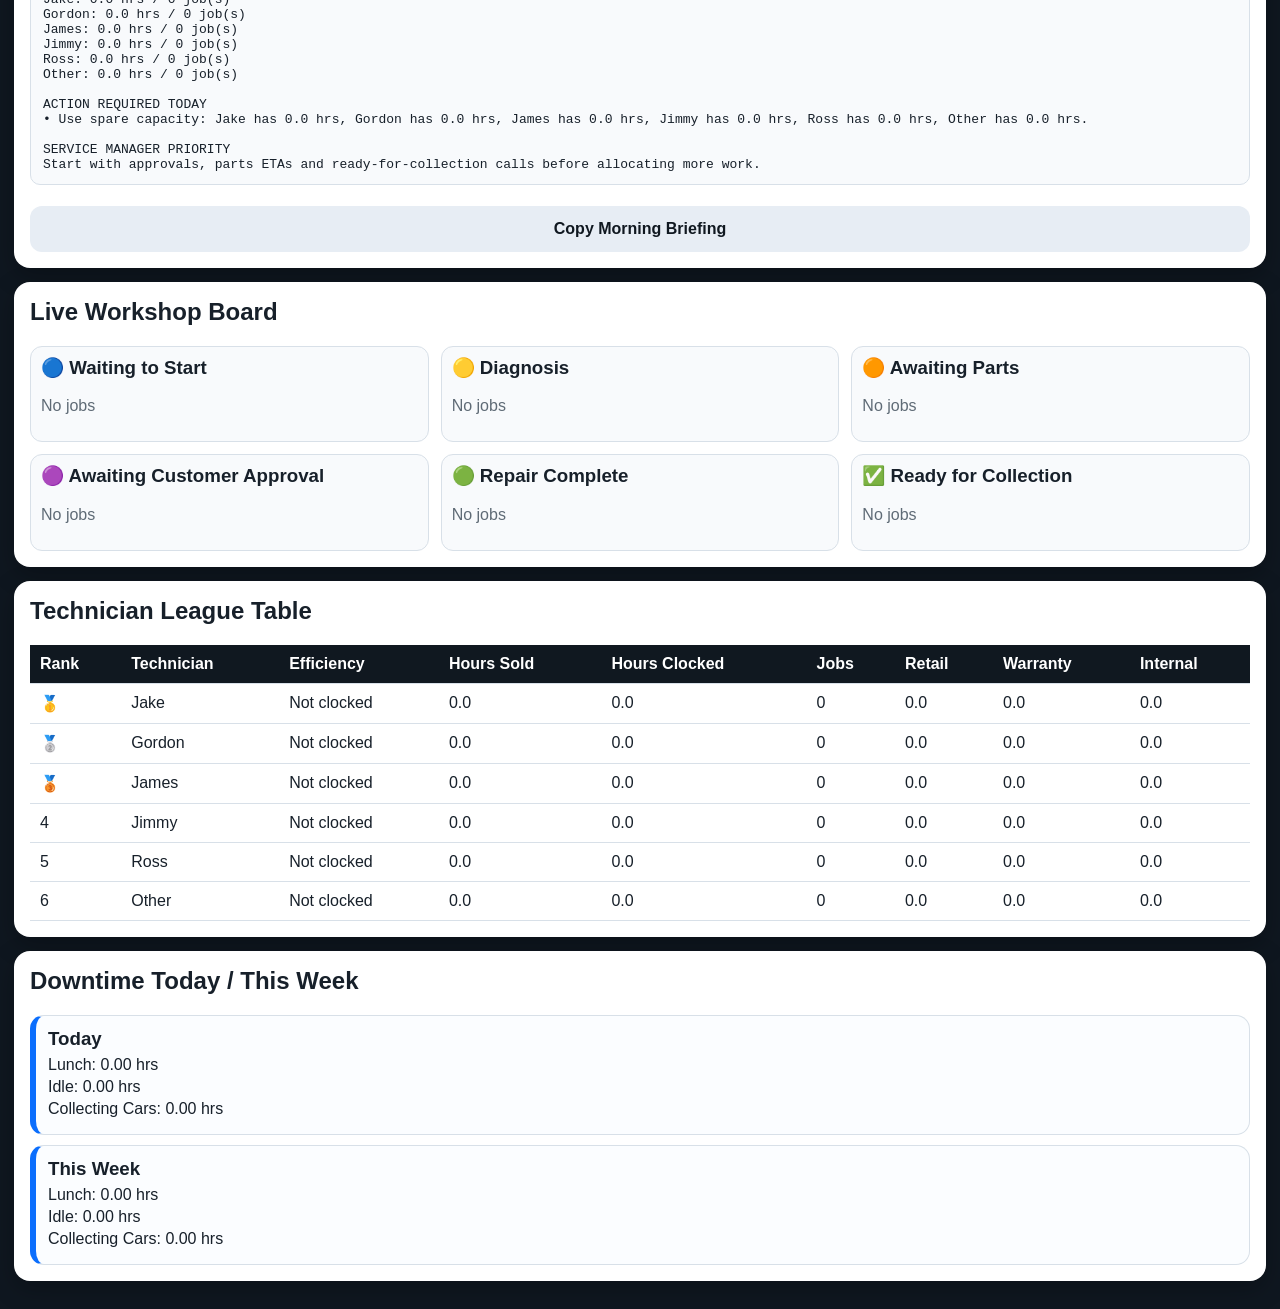
==== commit 327856c3: "Add files via upload" ====
--- a/index.html
+++ b/index.html
@@ -1,318 +1,1159 @@
 <!DOCTYPE html>
 <html lang="en">
 <head>
-<meta charset="UTF-8">
-<meta name="viewport" content="width=device-width, initial-scale=1.0">
-<title>Workshop AI Live Ready v4.1</title>
-<style>
-*{box-sizing:border-box}body{margin:0;font-family:Arial,Helvetica,sans-serif;background:#0f1720;color:#17202a}.app-header{background:linear-gradient(135deg,#07111d,#0b2340);color:#fff;padding:18px;display:flex;justify-content:space-between;align-items:center;gap:12px}.brand{display:flex;align-items:center;gap:12px}.logo{width:58px;height:58px;border-radius:16px;background:#0b6efd;display:grid;place-items:center;font-size:32px}.app-header h1{margin:0;font-size:30px}.tag{margin:2px 0 0;color:#d4dde8;text-transform:uppercase;letter-spacing:2px;font-size:13px}.version{color:#9fb3c8;font-size:12px}.container{max-width:1400px;margin:0 auto;padding:14px}.tabs{display:grid;grid-template-columns:repeat(9,1fr);gap:8px;background:#111c29;padding:8px;border-radius:16px;margin-bottom:14px}.tab{border:0;border-radius:12px;background:#233142;color:#dfe8f2;font-weight:bold;padding:12px;min-height:46px}.tab.active{background:#0b6efd;color:#fff}.screen{display:none}.screen.active{display:block}.card{background:#fff;border-radius:16px;padding:16px;margin-bottom:14px;box-shadow:0 8px 24px rgba(0,0,0,.22)}h2{margin-top:0}.grid{display:grid;grid-template-columns:repeat(2,1fr);gap:12px}label{display:block;font-weight:bold;margin-bottom:12px}input,select,textarea{width:100%;margin-top:6px;padding:12px;border:1px solid #c8d0d8;border-radius:10px;font-size:16px}textarea{min-height:86px}.primary,.secondary,button.small{border:0;border-radius:12px;font-weight:bold;padding:12px;margin:5px 5px 5px 0}.primary{background:#0b6efd;color:white;width:100%}.secondary{background:#e7edf4;color:#101820;width:100%}button.small{background:#101820;color:white}.job-list,.coach-list{display:grid;gap:10px}.job-card,.coach-card{border:1px solid #d8e0e8;border-left:6px solid #0b6efd;border-radius:14px;padding:12px;background:#fbfdff}.job-card h3,.coach-card h3{margin:0 0 6px}.job-card p{margin:4px 0}.stats{display:grid;grid-template-columns:repeat(5,1fr);gap:10px}.stat{background:#f0f4f8;border-radius:14px;padding:14px;text-align:center}.stat strong{display:block;font-size:24px}.muted{color:#5f6b76}.timer-box,.special{background:#fff3cd;border:1px solid #ffe69c;border-radius:12px;padding:10px;margin:10px 0}.button-row{display:flex;gap:8px;flex-wrap:wrap}.button-row button{flex:1}.timeline{border-left:4px solid #0b6efd;margin-left:12px;padding-left:18px}.timeline-item{position:relative;background:#fbfdff;border:1px solid #d8e0e8;border-radius:14px;padding:10px;margin-bottom:10px}.timeline-item:before{content:"";position:absolute;left:-29px;top:14px;width:16px;height:16px;background:#0b6efd;border-radius:50%}.board-grid{display:grid;grid-template-columns:repeat(3,1fr);gap:12px}.board-column{background:#f8fafc;border-radius:12px;border:1px solid #d8e0e8;padding:10px}.board-job{background:white;border-radius:10px;padding:10px;margin-bottom:8px;border-left:5px solid #0b6efd}.parts{border-left-color:#6f42c1}.good{border-left-color:#198754}.warn{border-left-color:#ffc107}.bad{border-left-color:#dc3545}.table-wrap{overflow-x:auto}table{width:100%;border-collapse:collapse}th,td{border-bottom:1px solid #d8e0e8;padding:10px;text-align:left;white-space:nowrap}th{background:#101820;color:#fff}.pill{display:inline-block;border-radius:999px;padding:5px 10px;font-weight:bold;background:#e7edf4}.hidden{display:none}.modal{position:fixed;inset:0;background:rgba(0,0,0,.65);display:flex;align-items:center;justify-content:center;padding:16px;z-index:50}.modal.hidden{display:none}.modal-card{background:#fff;border-radius:18px;padding:18px;max-width:850px;width:100%;max-height:85vh;overflow:auto}.modal-close{float:right;border:0;background:#101820;color:#fff;border-radius:50%;width:36px;height:36px;font-size:22px}.availability-row{display:grid;grid-template-columns:2fr 1fr;gap:10px}.report-preview{white-space:pre-wrap;background:#f8fafc;border:1px solid #d8e0e8;border-radius:10px;padding:10px;max-height:260px;overflow:auto}@media(max-width:1100px){.tabs{grid-template-columns:repeat(3,1fr)}.stats,.board-grid{grid-template-columns:1fr 1fr}}@media(max-width:700px){.tabs,.grid,.stats,.board-grid,.availability-row{grid-template-columns:1fr}.app-header{align-items:flex-start;flex-direction:column}.button-row{display:block}}
+  <meta charset="UTF-8" />
+  <meta name="viewport" content="width=device-width, initial-scale=1.0" />
+  <title>Workshop AI Rescue v3.0</title>
+  <style>
+*{box-sizing:border-box}body{margin:0;font-family:Arial,Helvetica,sans-serif;background:#0f1720;color:#17202a}.app-header{background:#09111a;color:white;padding:18px;border-bottom:1px solid #263747}.app-header h1{margin:0;font-size:28px}.app-header p{margin:4px 0 0;color:#c9d3dd}.container{max-width:1400px;margin:0 auto;padding:14px}.tabs{display:grid;grid-template-columns:repeat(5,1fr);gap:8px;margin-bottom:14px}.tab{padding:13px;border:0;border-radius:12px;background:#233142;color:#dfe8f2;font-weight:bold}.tab.active{background:#0b6efd;color:white}.screen{display:none}.screen.active{display:block}.card,.hero{background:#ffffff;border-radius:16px;padding:16px;margin-bottom:14px;box-shadow:0 8px 24px rgba(0,0,0,.25)}.hero{display:flex;justify-content:space-between;gap:14px;align-items:center;border:2px solid #0b6efd}h2{margin-top:0}.grid{display:grid;grid-template-columns:repeat(2,1fr);gap:12px}label{display:block;font-weight:bold;margin-bottom:12px}input,select,textarea{width:100%;margin-top:6px;padding:12px;border:1px solid #c8d0d8;border-radius:10px;font-size:16px}textarea{min-height:90px}.primary,.secondary{width:100%;padding:14px;border:0;border-radius:12px;font-weight:bold;font-size:16px;margin-top:8px}.primary{background:#0b6efd;color:white}.secondary{background:#e7edf4;color:#101820}.button-row{display:flex;gap:10px}.job-list,.coach-list{display:grid;gap:10px}.job-card,.coach-card{border:1px solid #d8e0e8;border-left:6px solid #0b6efd;border-radius:14px;padding:12px;background:#fbfdff}.job-card h3,.coach-card h3{margin:0 0 6px}.job-card p,.coach-card p{margin:4px 0}.job-card button{margin-top:8px;margin-right:6px;padding:10px;border:0;border-radius:9px;background:#101820;color:white}.muted{color:#5f6b76}.hours-warning,.timer-box{background:#fff3cd;border:1px solid #ffe69c;padding:10px;border-radius:10px}.voice-section{border:1px solid #e0e6ed;border-radius:12px;padding:12px;margin-bottom:12px}pre{white-space:pre-wrap;background:#f8fafc;border:1px solid #d8e0e8;border-radius:10px;padding:12px}.stats{display:grid;grid-template-columns:repeat(5,1fr);gap:10px;margin-bottom:14px}.stat{background:#fff;border-radius:14px;padding:14px;text-align:center;box-shadow:0 6px 18px rgba(0,0,0,.2)}.stat strong{display:block;font-size:24px}.health-score{font-size:36px;font-weight:bold;background:#f0f4f8;border-radius:16px;padding:18px;text-align:center;min-width:260px}.health-score span{font-size:14px;font-weight:normal}.good{border-left-color:#198754}.warn{border-left-color:#ffc107}.bad{border-left-color:#dc3545}.table-wrap{overflow-x:auto}table{width:100%;border-collapse:collapse;background:white}th,td{border-bottom:1px solid #d8e0e8;padding:10px;text-align:left;white-space:nowrap}th{background:#101820;color:white}.board-grid{display:grid;grid-template-columns:repeat(3,1fr);gap:12px}.board-column{background:#f8fafc;border-radius:12px;border:1px solid #d8e0e8;padding:10px}.board-column h3{margin-top:0}.board-job{background:white;border-radius:10px;padding:10px;margin-bottom:8px;border-left:5px solid #0b6efd;box-shadow:0 1px 4px rgba(0,0,0,.06)}.progress{height:10px;background:#e7edf4;border-radius:999px;overflow:hidden;margin-top:8px}.bar{height:100%;background:#0b6efd}.bar.good{background:#198754}.bar.warn{background:#ffc107}.bar.bad{background:#dc3545}.timeline{border-left:4px solid #0b6efd;margin-left:12px;padding-left:18px}.timeline-item{position:relative;background:#fbfdff;border:1px solid #d8e0e8;border-radius:14px;padding:12px;margin-bottom:10px}.timeline-item:before{content:"";position:absolute;left:-29px;top:16px;width:16px;height:16px;background:#0b6efd;border-radius:50%;box-shadow:0 0 0 4px #d9eaff}.timeline-item strong{display:block}.timeline-item small{color:#5f6b76}.modal{position:fixed;inset:0;background:rgba(0,0,0,.65);display:flex;align-items:center;justify-content:center;padding:16px;z-index:50}.modal.hidden{display:none}.modal-card{background:white;border-radius:18px;padding:18px;max-width:850px;width:100%;max-height:85vh;overflow:auto}.modal-close{float:right;border:0;background:#101820;color:white;border-radius:50%;width:36px;height:36px;font-size:22px}@media(max-width:950px){.board-grid,.stats{grid-template-columns:1fr 1fr}.tabs{grid-template-columns:1fr 1fr}.hero{display:block}.health-score{margin-top:12px}}@media(max-width:700px){.tabs,.grid,.stats,.board-grid{grid-template-columns:1fr}.button-row{flex-direction:column}.app-header h1{font-size:22px}.health-score{font-size:28px;min-width:0}}
+.clockoff-panel{background:#eef6ff;border:1px solid #b8dcff;border-radius:14px;padding:12px;margin:12px 0}
+.clockoff-panel h3{margin:0 0 8px}
+
+.report-preview{white-space:pre-wrap;background:#f8fafc;border:1px solid #d8e0e8;border-radius:10px;padding:10px;margin-top:8px;max-height:240px;overflow:auto}
+.badge-new{display:inline-block;background:#dc3545;color:white;border-radius:999px;padding:4px 9px;font-size:12px;font-weight:bold;margin-left:6px}
+
+/* Workshop AI v2.0 branding and layout */
+.app-header{
+  display:flex;
+  align-items:center;
+  justify-content:space-between;
+  gap:14px;
+  background:linear-gradient(135deg,#07111d,#0b2340);
+  color:white;
+  padding:18px;
+  border-bottom:1px solid #263747;
+}
+.brand-lockup{display:flex;align-items:center;gap:14px}
+.logo-mark{width:66px;height:66px;border-radius:18px;background:linear-gradient(135deg,#0b6efd,#073b85);display:flex;align-items:center;justify-content:center;position:relative;box-shadow:0 10px 24px rgba(11,110,253,.35);flex-shrink:0}
+.logo-mark .gear{font-size:44px;color:white}
+.logo-mark .wrench{position:absolute;font-size:24px;right:8px;bottom:7px;transform:rotate(-18deg)}
+.app-header h1{letter-spacing:.5px;margin:0;font-size:34px}
+.app-header h1 strong{color:#2d8cff}
+.tagline{text-transform:uppercase;letter-spacing:2.5px;color:#d4dde8!important;font-size:14px;margin-top:2px!important}
+.role-pill{background:#ffffff18;border:1px solid #ffffff33;border-radius:999px;padding:10px 14px;font-weight:bold;color:#fff;white-space:nowrap}
+.tabs{grid-template-columns:repeat(9,1fr)}
+.tech-row{display:flex;align-items:center;justify-content:space-between;gap:10px}
+.tech-actions button{width:auto;margin-left:6px}
+@media(max-width:1200px){.tabs{grid-template-columns:repeat(4,1fr)}}
+@media(max-width:700px){.app-header{align-items:flex-start;flex-direction:column}.tabs{grid-template-columns:1fr}.logo-mark{width:56px;height:56px}.logo-mark .gear{font-size:36px}.logo-mark .wrench{font-size:20px}.app-header h1{font-size:25px}.tagline{font-size:11px;letter-spacing:1.6px}}
+
+.job-info-grid{
+  display:grid;
+  grid-template-columns:repeat(3,1fr);
+  gap:10px;
+  margin:12px 0;
+}
+.job-info-grid div{
+  background:#f0f4f8;
+  border-radius:12px;
+  padding:10px;
+}
+.job-info-grid strong{
+  display:block;
+  font-size:12px;
+  color:#5f6b76;
+  text-transform:uppercase;
+  letter-spacing:.7px;
+}
+.job-info-grid span{
+  display:block;
+  font-size:18px;
+  font-weight:bold;
+  margin-top:4px;
+}
+.special-instructions{
+  background:#fff3cd;
+  border:1px solid #ffe69c;
+  border-radius:12px;
+  padding:12px;
+  margin:10px 0;
+}
+.special-instructions p{margin:6px 0 0}
+@media(max-width:700px){.job-info-grid{grid-template-columns:1fr}}
+
+.planner-bar{
+  height:12px;
+  background:#e7edf4;
+  border-radius:999px;
+  overflow:hidden;
+  margin-top:8px;
+}
+.planner-fill{
+  height:100%;
+  background:#198754;
+}
+.planner-fill.warn{background:#ffc107}
+.planner-fill.bad{background:#dc3545}
+.capacity-label{
+  display:inline-block;
+  border-radius:999px;
+  padding:4px 10px;
+  font-weight:bold;
+  margin-top:6px;
+}
+.capacity-good{background:#d1e7dd;color:#0f5132}
+.capacity-warn{background:#fff3cd;color:#664d03}
+.capacity-bad{background:#f8d7da;color:#842029}
+
+.board-column.drag-over{outline:3px dashed #0b6efd;outline-offset:4px}
+.board-job{cursor:grab}
+.board-job:active{cursor:grabbing}
+.parts-status-pill{display:inline-block;border-radius:999px;padding:4px 10px;font-weight:bold;background:#e7edf4;margin-top:6px}
+.parts-request-card{border-left-color:#6f42c1}
+
+.future-day-card{border-left-color:#20c997}
+
+.part-grid{
+  display:grid;
+  grid-template-columns:2fr .7fr 1fr 1fr;
+  gap:8px;
+}
+.part-pill{
+  display:inline-block;
+  border-radius:999px;
+  padding:5px 10px;
+  font-weight:bold;
+  margin:4px 4px 4px 0;
+  background:#e7edf4;
+}
+.part-pill.requested{background:#fff3cd;color:#664d03}
+.part-pill.ordered{background:#cff4fc;color:#055160}
+.part-pill.delivered{background:#d1e7dd;color:#0f5132}
+.part-pill.fitted{background:#dbeafe;color:#1e40af}
+.parts-request-card{border-left-color:#6f42c1}
+.parts-actions{display:flex;gap:8px;flex-wrap:wrap;margin-top:8px}
+.parts-actions button{width:auto}
+@media(max-width:700px){.part-grid{grid-template-columns:1fr}}
+
 </style>
 </head>
 <body>
 <header class="app-header">
-  <div class="brand"><div class="logo">⚙️</div><div><h1>WORKSHOP <strong style="color:#2d8cff">AI</strong></h1><p class="tag">Revolutionising workshops</p><p id="todayDate" class="version"></p></div></div>
-  <div class="version">Live Ready v4.1</div>
+  <div class="brand-lockup">
+    <div class="logo-mark" aria-hidden="true">
+      <span class="gear">⚙</span>
+      <span class="wrench">🔧</span>
+    </div>
+    <div>
+      <h1><span>WORKSHOP</span> <strong>AI</strong></h1>
+      <p class="tagline">Revolutionising workshops</p>
+      <p id="todayDate"></p><p style="font-size:12px;color:#9fb3c8">Rescue build v3.0</p>
+    </div>
+  </div>
+  <div class="role-pill">Service Manager</div>
 </header>
+
 <main class="container">
-<nav class="tabs">
-<button class="tab active" data-screen="dashboard">Dashboard</button>
-<button class="tab" data-screen="manager">Service Manager</button>
-<button class="tab" data-screen="technician">Technician</button>
-<button class="tab" data-screen="planner">Daily Planner</button>
-<button class="tab" data-screen="parts">Parts</button>
-<button class="tab" data-screen="reports">Reports</button>
-<button class="tab" data-screen="history">Diary / History</button>
-<button class="tab" data-screen="kpis">KPI Compare</button>
-<button class="tab" data-screen="setup">Setup</button>
-</nav>
-
-<section id="dashboard" class="screen active">
- <div class="card"><h2>Command Centre</h2><div id="dashStats" class="stats"></div></div>
- <div class="card"><h2>Morning Briefing / Action Required Today</h2><pre id="morningBriefing"></pre></div>
- <div class="card"><h2>End of Day Briefing</h2><pre id="endBriefing"></pre><button class="secondary" id="copyEndBriefing">Copy Briefing</button></div>
- <div class="card"><h2>Live Workshop Board</h2><div id="dashboardBoard" class="board-grid"></div></div>
- <div class="card"><h2>Technician League Table</h2><div id="dashboardLeague" class="table-wrap"></div></div>
-</section>
-
-<section id="manager" class="screen">
- <div class="card"><h2>Load New Job</h2>
-  <div class="grid">
-   <label>Registration *<input id="reg" placeholder="AB19 XYZ"></label><label>Booking Date / Future Booking<input id="bookingDate" type="date"></label>
-   <label>Customer<input id="customer"></label><label>Telephone<input id="phone"></label>
-   <label>Make<input id="make"></label><label>Model<input id="model"></label>
-   <label>Mileage<input id="mileage" type="number"></label><label>Job Type<select id="jobType"><option>Retail</option><option>Warranty</option><option>Internal</option></select></label>
-   <label>Technician<select id="technician"></select></label><label>Labour Hours Allowed *<input id="hours" type="number" step="0.25" min="0"></label>
-   <label>Priority<select id="priority"><option>🟢 Routine</option><option>🟠 Today</option><option>🔴 Urgent</option></select></label><label>MOT<select id="mot"><option>None</option><option>Full MOT</option><option>Retest</option><option>Pre-MOT Check</option></select></label>
-   <label>Retail Authorisation<select id="auth"><option>Awaiting Customer Approval</option><option>Approved</option><option>Declined</option></select></label>
+  <nav class="tabs">
+    <button class="tab active" data-screen="commandScreen">Command Centre</button>
+    <button class="tab" data-screen="managerScreen">Service Manager</button>
+    <button class="tab" data-screen="techScreen">Technician</button>
+    <button class="tab" data-screen="reportsScreen">Reports</button>
+    <button class="tab" data-screen="plannerScreen">Daily Planner</button>
+    <button class="tab" data-screen="partsScreen">Parts</button>
+    <button class="tab" data-screen="reportsInterfaceScreen">Reports Interface</button>
+    <button class="tab" data-screen="techniciansScreen">Technicians</button>
+    <button class="tab" data-screen="targetsScreen">Targets</button>
+  </nav>
+
+  <section id="commandScreen" class="screen active">
+    <div class="hero">
+      <div>
+        <h2>Workshop AI Command Centre</h2>
+        <p>Owner view: workshop health, live activity, KPIs and technician performance.</p>
+      </div>
+      <div id="healthScore" class="health-score"></div>
+    </div>
+
+    <div id="ownerStats" class="stats"></div>
+
+    <div class="card">
+      <h2>Today’s Live Activity</h2>
+      <div id="liveActivity" class="timeline"></div>
+    </div>
+
+    <div class="card">
+      <h2>AI Workshop Coach</h2>
+      <div id="ownerCoach" class="coach-list"></div>
+    </div>
+
+    <div class="card">
+      <h2>End of Day Briefing</h2>
+      <pre id="endOfDayBriefing">No briefing yet.</pre>
+      <button id="copyBriefing" class="secondary">Copy Briefing</button>
+    </div>
+
+    <div class="card">
+      <h2>Morning Briefing / Action Required Today</h2>
+      <pre id="morningBriefing">No morning briefing yet.</pre>
+      <button id="copyMorningBriefing" class="secondary">Copy Morning Briefing</button>
+    </div>
+
+    <div class="card">
+      <h2>Live Workshop Board</h2>
+      <div id="ownerStatusBoard" class="board-grid"></div>
+    </div>
+
+    <div class="card">
+      <h2>Technician League Table</h2>
+      <div id="leagueTableOwner" class="table-wrap"></div>
+    </div>
+
+    <div class="card">
+      <h2>Downtime Today / This Week</h2>
+      <div id="ownerDowntimeReports" class="job-list"></div>
+    </div>
+  </section>
+
+  <section id="managerScreen" class="screen">
+    <div class="card">
+      <h2>Load New Job</h2>
+      <div class="grid">
+        <label>Vehicle Registration / Reg Number *<input id="reg" placeholder="AB19 XYZ"></label>
+        <label>Booking Date / Future Booking<input id="bookingDate" type="date"></label>
+        <label>Customer Name<input id="customer" placeholder="Customer name"></label>
+        <label>Telephone<input id="phone" placeholder="Telephone"></label>
+        <label>Make<input id="make" placeholder="Ford / Audi / VW"></label>
+        <label>Model<input id="model" placeholder="Fiesta / A4 / Golf"></label>
+        <label>Mileage<input id="mileage" type="number" placeholder="Mileage"></label>
+
+        <label>Job Type
+          <select id="jobType">
+            <option>Retail</option>
+            <option>Warranty</option>
+            <option>Internal</option>
+          </select>
+        </label>
+
+        <label>Technician
+          <select id="technician"></select>
+        </label>
+
+        <label>Labour Hours Allowed *<input id="hours" type="number" step="0.25" min="0" placeholder="2.5"></label>
+
+        <label>Priority
+          <select id="priority">
+            <option>🟢 Routine</option><option>🟠 Today</option><option>🔴 Urgent</option>
+          </select>
+        </label>
+
+        <label>MOT Add-on
+          <select id="mot">
+            <option>None</option><option>Full MOT</option><option>Retest</option><option>Pre-MOT Check</option>
+          </select>
+        </label>
+
+        <label id="authBox">Retail Authorisation
+          <select id="auth">
+            <option>Awaiting Customer Approval</option><option>Approved</option><option>Declined</option>
+          </select>
+        </label>
+      </div>
+
+      <label>Work Required
+        <textarea id="workRequired" placeholder="Example: Customer reports vibration under braking. Diagnose and advise."></textarea>
+      </label>
+
+      <label>Special Instructions — Service Manager Only
+        <textarea id="specialInstructions" placeholder="Example: Customer waiting, do not wash, locking wheel nut in boot, phone before repairs."></textarea>
+      </label>
+
+      <button id="assignJob" class="primary">Assign Job</button>
+    </div>
+
+    <div class="card">
+      <h2>Service Manager Daily Briefing</h2>
+      <p class="muted">Morning actions and end-of-day summary are available here for the Service Manager.</p>
+      <pre id="serviceManagerMorningBriefing">No morning briefing yet.</pre>
+      <button id="copyServiceMorningBriefing" class="secondary">Copy Morning Briefing</button>
+      <pre id="serviceManagerEndOfDayBriefing">No end-of-day briefing yet.</pre>
+      <button id="copyServiceEndBriefing" class="secondary">Copy End of Day Briefing</button>
+    </div>
+
+    <div class="card">
+      <h2>Future Bookings</h2>
+      <p class="muted">Jobs can be loaded for days ahead. Select a date below to view or plan upcoming work.</p>
+      <div class="grid">
+        <label>View Booking Date
+          <input id="futureBookingDate" type="date">
+        </label>
+        <label>Quick View
+          <select id="futureQuickView">
+            <option value="selected">Selected date</option>
+            <option value="tomorrow">Tomorrow</option>
+            <option value="7days">Next 7 days</option>
+          </select>
+        </label>
+      </div>
+      <div id="futureBookingsList" class="job-list"></div>
+    </div>
+
+    <div class="card">
+      <h2>Service Manager Job Board</h2>
+      <div id="managerJobs" class="job-list"></div>
+    </div>
+
+    <div class="card">
+      <h2>Completed Technician Write-Ups</h2>
+      <p class="muted">When a technician finishes and saves a job report, it automatically appears here for the Service Manager.</p>
+      <div id="completedReportsInbox" class="job-list"></div>
+    </div>
+
+    <div class="card">
+      <h2>Parts Requests</h2>
+      <p class="muted">Technician parts requests appear here. Mark them ordered or delivered so technicians can see the update.</p>
+      <div id="servicePartsQueue" class="job-list"></div>
+    </div>
+  </section>
+
+  <section id="techScreen" class="screen">
+    <div class="card">
+      <h2>My Jobs</h2>
+      <label>Select Technician
+        <select id="techFilter"></select>
+      </label>
+      <div id="techJobs" class="job-list"></div>
+    </div>
+  </section>
+
+  <section id="activeJobScreen" class="screen">
+    <button id="backToJobs" class="secondary">← Back to Jobs</button>
+
+    <div class="card">
+      <h2 id="activeTitle">Active Job</h2>
+      <p id="activeDetails" class="muted"></p>
+      <div id="activeJobInfo" class="job-info-grid"></div>
+      <div id="activeSpecialInstructions" class="special-instructions hidden"></div>
+      <p class="hours-warning">Labour hours are set by the service manager only. Technician clocks start and finish time.</p>
+
+      <div class="timer-box">
+        <p><strong>Started:</strong> <span id="startedAt">Not started</span></p>
+        <p><strong>Finished:</strong> <span id="finishedAt">Not finished</span></p>
+        <p><strong>Actual Time:</strong> <span id="actualHours">0.00</span> hrs</p>
+      </div>
+
+      <div class="button-row">
+        <button id="startTimer" class="secondary">▶ Start Job Timer</button>
+        <button id="finishTimer" class="secondary">■ Finish Job Timer</button>
+      </div>
+
+      <div class="clockoff-panel">
+        <h3>Technician Clock Off</h3>
+        <p id="clockOffStatus" class="muted">Currently clocked on to job.</p>
+        <div class="button-row">
+          <button id="clockLunch" class="secondary">🍽 Clock Off Lunch</button>
+          <button id="clockIdle" class="secondary">⏸ Clock Off Idle</button>
+          <button id="clockCollecting" class="secondary">🚗 Clock Off Collecting Car</button>
+        </div>
+        <button id="clockBackOn" class="primary">▶ Clock Back On To Job</button>
+      </div>
+
+      <label>Job Status
+        <select id="status">
+          <option>🔵 Waiting to Start</option><option>🟡 Diagnosis</option><option>🟠 Awaiting Parts</option>
+          <option>🟣 Awaiting Customer Approval</option><option>🟢 Repair Complete</option><option>✅ Ready for Collection</option>
+        </select>
+      </label>
+    </div>
+
+    <div class="card">
+      <h2>Technician Report Sections</h2>
+      <div class="voice-section"><label>Job Description<textarea id="complaint"></textarea></label><button class="voiceBtn secondary" data-target="complaint">🎤 Voice Job Description</button></div>
+      <div class="voice-section"><label>Findings<textarea id="findings"></textarea></label><button class="voiceBtn secondary" data-target="findings">🎤 Voice Findings</button></div>
+      <div class="voice-section"><label>Repair Carried Out<textarea id="repair"></textarea></label><button class="voiceBtn secondary" data-target="repair">🎤 Voice Repair</button></div>
+      <div class="voice-section"><label>Parts Used / Required<textarea id="parts"></textarea></label><button class="voiceBtn secondary" data-target="parts">🎤 Voice Parts</button></div>
+      <div class="voice-section"><label>Advisories<textarea id="advisories"></textarea></label><button class="voiceBtn secondary" data-target="advisories">🎤 Voice Advisories</button></div>
+      <label>Photos<input id="photos" type="file" accept="image/*" multiple></label>
+      <button id="saveActiveJob" class="primary">Save Job & Generate Report</button>
+    </div>
+
+    <div class="card">
+      <h2>Parts</h2>
+      <div class="grid">
+        <label>Part Description
+          <input id="partDescription" placeholder="Example: Front brake discs">
+        </label>
+        <label>Quantity
+          <input id="partQty" type="number" min="1" step="1" value="1">
+        </label>
+        <label>Priority
+          <select id="partPriority">
+            <option>Urgent</option>
+            <option>Today</option>
+            <option>Tomorrow</option>
+            <option>Routine</option>
+          </select>
+        </label>
+        <label>Supplier / Note
+          <input id="partSupplier" placeholder="Example: TPS / ECP / Dealer">
+        </label>
+      </div>
+      <button id="submitPartsRequest" class="primary">Add Part Request</button>
+      <h3>Parts Status</h3>
+      <div id="technicianPartsStatus" class="job-list"></div>
+    </div>
+
+    <div class="card">
+      <h2>Job Comments / Updates</h2>
+      <label>Add Comment<textarea id="jobComment" placeholder="Example: Customer approved additional work."></textarea></label>
+      <button id="addComment" class="primary">Add Comment to Timeline</button>
+    </div>
+
+    <div class="card">
+      <h2>Job Timeline</h2>
+      <div id="jobTimeline" class="timeline"></div>
+    </div>
+
+    <div class="card">
+      <h2>Generated Report</h2>
+      <pre id="generatedReport">No report generated yet.</pre>
+      <button id="copyReport" class="secondary">Copy Report</button>
+    </div>
+  </section>
+
+  <section id="reportsScreen" class="screen">
+    <div class="card"><h2>Workshop KPI Scorecard</h2><div id="kpiScorecard" class="job-list"></div></div>
+    <div class="card"><h2>Technician League Table</h2><div id="leagueTable" class="table-wrap"></div></div>
+    <div class="card"><h2>Live Workshop Board</h2><div id="statusBoard" class="board-grid"></div></div>
+    <div class="card"><h2>Technician Workload</h2><div id="workload"></div></div>
+    <div class="card"><h2>Downtime Reports</h2><div id="downtimeReports" class="job-list"></div></div>
+  </section>
+
+
+
+  <section id="plannerScreen" class="screen">
+    <div class="card">
+      <h2>Daily Workshop Planner</h2>
+      <p class="muted">Shows today's booked jobs, hours allocated, technician capacity and workload balance.</p>
+      <div class="grid">
+        <label>Planner Date
+          <input id="plannerDate" type="date">
+        </label>
+        <label>Technician Daily Capacity Hours
+          <input id="dailyTechCapacity" type="number" step="0.25" value="8">
+        </label>
+      </div>
+      <button id="savePlannerSettings" class="primary">Update Planner</button>
+    </div>
+
+    <div class="card">
+      <h2>Today's Workshop Summary</h2>
+      <div id="plannerSummary" class="stats"></div>
+    </div>
+
+    <div class="card">
+      <h2>Upcoming Workload</h2>
+      <div id="upcomingWorkload" class="job-list"></div>
+    </div>
+
+    <div class="card">
+      <h2>Technician Capacity Planner</h2>
+      <div id="plannerTechnicians" class="job-list"></div>
+    </div>
+
+    <div class="card">
+      <h2>AI Planner Suggestions</h2>
+      <div id="plannerSuggestions" class="coach-list"></div>
+    </div>
+
+    <div class="card">
+      <h2>Jobs For Selected Day</h2>
+      <div id="plannerJobs" class="job-list"></div>
+    </div>
+  </section>
+
+
+  <section id="partsScreen" class="screen">
+    <div class="card">
+      <h2>Parts Management</h2>
+      <p class="muted">All technician parts requests across the workshop. Service Manager can update status so technicians can see what is happening.</p>
+      <div id="partsManagementStats" class="stats"></div>
+    </div>
+
+    <div class="card">
+      <h2>Outstanding Parts Queue</h2>
+      <div id="partsManagementQueue" class="job-list"></div>
+    </div>
+
+    <div class="card">
+      <h2>Delivered / Completed Parts</h2>
+      <div id="partsDeliveredQueue" class="job-list"></div>
+    </div>
+  </section>
+
+  <section id="reportsInterfaceScreen" class="screen">
+    <div class="card">
+      <h2>Reports Interface</h2>
+      <p class="muted">A cleaner reporting area for owner and manager review.</p>
+      <div class="stats" id="reportsTopStats"></div>
+    </div>
+
+    <div class="card">
+      <h2>Workshop Performance Report</h2>
+      <div id="reportsPerformance" class="job-list"></div>
+    </div>
+
+    <div class="card">
+      <h2>Downtime Report</h2>
+      <div id="reportsDowntime" class="job-list"></div>
+    </div>
+
+    <div class="card">
+      <h2>End of Day Briefing</h2>
+      <pre id="reportsEndOfDayBriefing">No briefing yet.</pre>
+    </div>
+
+    <div class="card">
+      <h2>Morning Briefing / Action Required Today</h2>
+      <pre id="reportsMorningBriefing">No morning briefing yet.</pre>
+    </div>
+
+    <div class="card">
+      <h2>Completed Write-Ups</h2>
+      <div id="reportsCompletedWriteups" class="job-list"></div>
+    </div>
+
+    <div class="card">
+      <h2>Technician League Table</h2>
+      <div id="reportsLeagueTable" class="table-wrap"></div>
+    </div>
+  </section>
+
+
+  <section id="techniciansScreen" class="screen">
+    <div class="card">
+      <h2>Technician Setup</h2>
+      <p class="muted">Add or remove technicians. These names are used throughout job allocation, technician screens, workload reports and league tables.</p>
+      <div class="grid">
+        <label>New Technician Name
+          <input id="newTechnicianName" placeholder="Example: Sarah">
+        </label>
+        <label>Role / Note
+          <input id="newTechnicianNote" placeholder="Example: MOT tester / Diagnostic tech">
+        </label>
+      </div>
+      <button id="addTechnicianBtn" class="primary">Add Technician</button>
+    </div>
+
+    <div class="card">
+      <h2>Current Technicians</h2>
+      <div id="technicianSetupList" class="job-list"></div>
+    </div>
+  </section>
+
+  <section id="targetsScreen" class="screen">
+    <div class="card">
+      <h2>Monthly Targets</h2>
+      <div class="grid">
+        <label>Workshop Hours Available This Month<input id="targetAvailableHours" type="number" step="0.25"></label>
+        <label>Workshop Efficiency Target %<input id="targetEfficiency" type="number" step="1" placeholder="95"></label>
+        <label>Retail Hours Target<input id="targetRetailHours" type="number" step="0.25"></label>
+        <label>Internal Hours Target<input id="targetInternalHours" type="number" step="0.25"></label>
+        <label>Warranty Hours Target<input id="targetWarrantyHours" type="number" step="0.25"></label>
+        <label>Internal Cars Completed Target<input id="targetInternalCars" type="number" step="1"></label>
+      </div>
+      <button id="saveTargets" class="primary">Save Targets</button>
+    </div>
+  </section>
+</main>
+
+<div id="modal" class="modal hidden">
+  <div class="modal-card">
+    <button id="closeModal" class="modal-close">×</button>
+    <h2 id="modalTitle">Timeline</h2>
+    <div id="modalTimeline" class="timeline"></div>
   </div>
-  <label>Work Required<textarea id="workRequired"></textarea></label>
-  <label>Special Instructions — Service Manager Only<textarea id="specialInstructions"></textarea></label>
-  <button id="assignJob" class="primary">Assign Job</button>
- </div>
- <div class="card"><h2>Service Manager Daily Briefing</h2><pre id="managerMorning"></pre><pre id="managerEnd"></pre></div>
- <div class="card"><h2>Registration Lookup</h2><label>Registration<input id="serviceRegLookup"></label><button id="serviceRegLookupBtn" class="secondary">Search Vehicle History</button><div id="serviceRegLookupResults" class="job-list"></div></div>
- <div class="card"><h2>Future Bookings</h2><div class="grid"><label>View Date<input id="futureBookingDate" type="date"></label><label>Quick View<select id="futureQuickView"><option value="selected">Selected date</option><option value="tomorrow">Tomorrow</option><option value="7days">Next 7 days</option></select></label></div><div id="futureBookingsList" class="job-list"></div></div>
- <div class="card"><h2>Service Manager Job Board</h2><div id="managerJobs" class="job-list"></div></div>
- <div class="card"><h2>Completed Technician Write-Ups</h2><div id="completedReportsInbox" class="job-list"></div></div>
- <div class="card"><h2>Parts Requests</h2><div id="servicePartsQueue" class="job-list"></div></div>
-</section>
-
-<section id="technician" class="screen">
- <div class="card"><h2>My Jobs</h2><p class="muted">Select a technician to view assigned jobs. Choose All to see every job.</p><label>Select Technician<select id="techFilter"></select></label><div id="techJobs" class="job-list"></div></div>
-</section>
-
-<section id="activeJob" class="screen">
- <button id="backToJobs" class="secondary">← Back to Jobs</button>
- <div class="card"><h2 id="activeTitle"></h2><p id="activeDetails" class="muted"></p><div id="activeInfo" class="stats"></div><div id="activeSpecial" class="special hidden"></div>
-  <div class="timer-box"><p><strong>Started:</strong> <span id="startedAt">Not started</span></p><p><strong>Finished:</strong> <span id="finishedAt">Not finished</span></p><p><strong>Actual Time:</strong> <span id="actualHours">0.00</span> hrs</p><p><strong>Clock Status:</strong> <span id="clockOffStatus">On job</span></p></div>
-  <div class="button-row"><button id="startTimer" class="secondary">▶ Start Job Timer</button><button id="finishTimer" class="secondary">■ Finish Job Timer</button></div>
-  <h3>Clock Off</h3><div class="button-row">
-   <button data-clock="Lunch" class="secondary">🍽 Lunch</button><button data-clock="Idle" class="secondary">⏸ Idle</button><button data-clock="Collecting Car" class="secondary">🚗 Collecting Car</button><button data-clock="Awaiting Parts" class="secondary">📦 Awaiting Parts</button><button data-clock="Awaiting Authority" class="secondary">📞 Awaiting Authority</button><button data-clock="Helping Others" class="secondary">🤝 Helping Others</button><button data-clock="No Job To Complete" class="secondary">⚪ No Job To Complete</button>
-  </div><button id="clockBackOn" class="primary">▶ Clock Back On To Job</button>
-  <label>Status<select id="status"><option>🔵 Waiting to Start</option><option>🟡 Diagnosis</option><option>🟠 Awaiting Parts</option><option>🟣 Awaiting Customer Approval</option><option>🟢 Repair Complete</option><option>✅ Ready for Collection</option></select></label>
- </div>
- <div class="card"><h2>Technician Report Sections</h2>
-  <label>Job Description<textarea id="complaint"></textarea></label><button data-voice="complaint" class="secondary">🎤 Voice Job Description</button>
-  <label>Findings<textarea id="findings"></textarea></label><button data-voice="findings" class="secondary">🎤 Voice Findings</button>
-  <label>Repair Carried Out<textarea id="repair"></textarea></label><button data-voice="repair" class="secondary">🎤 Voice Repair</button>
-  <label>Parts Used / Required<textarea id="partsText"></textarea></label><button data-voice="partsText" class="secondary">🎤 Voice Parts</button>
-  <label>Advisories<textarea id="advisories"></textarea></label><button data-voice="advisories" class="secondary">🎤 Voice Advisories</button>
-  <button id="saveActiveJob" class="primary">Save Job & Send Write-Up</button>
- </div>
- <div class="card"><h2>Parts</h2><div class="grid"><label>Part Description<input id="partDescription"></label><label>Quantity<input id="partQty" type="number" min="1" value="1"></label><label>Priority<select id="partPriority"><option>Urgent</option><option>Today</option><option>Tomorrow</option><option>Routine</option></select></label><label>Supplier / Note<input id="partSupplier"></label></div><button id="submitPartsRequest" class="primary">Add Part Request</button><h3>Parts Status</h3><div id="technicianPartsStatus" class="job-list"></div></div>
- <div class="card"><h2>Comments</h2><textarea id="jobComment"></textarea><button id="addComment" class="primary">Add Comment to Timeline</button></div>
- <div class="card"><h2>Timeline</h2><div id="jobTimeline" class="timeline"></div></div>
- <div class="card"><h2>Generated Report</h2><pre id="generatedReport"></pre><button id="copyReport" class="secondary">Copy Report</button></div>
-</section>
-
-<section id="planner" class="screen">
- <div class="card"><h2>Daily Workshop Planner</h2><div class="grid"><label>Planner Date<input id="plannerDate" type="date"></label><label>Default Technician Capacity<input id="dailyTechCapacity" type="number" step="0.25" value="8"></label></div><button id="savePlannerSettings" class="primary">Update Planner</button></div>
- <div class="card"><h2>Summary</h2><div id="plannerSummary" class="stats"></div></div>
- <div class="card"><h2>Technician Working Hours</h2><div id="techAvailabilitySetup" class="job-list"></div></div>
- <div class="card"><h2>Technician Capacity Planner</h2><div id="plannerTechnicians" class="job-list"></div></div>
- <div class="card"><h2>AI Planner Suggestions</h2><div id="plannerSuggestions" class="coach-list"></div></div>
- <div class="card"><h2>Upcoming Workload</h2><div id="upcomingWorkload" class="job-list"></div></div>
- <div class="card"><h2>Jobs For Selected Day</h2><div id="plannerJobs" class="job-list"></div></div>
-</section>
-
-<section id="parts" class="screen">
- <div class="card"><h2>Parts Management</h2><div id="partsStats" class="stats"></div></div>
- <div class="card"><h2>Outstanding Parts Queue</h2><div id="partsQueue" class="job-list"></div></div>
- <div class="card"><h2>Fitted Parts</h2><div id="fittedParts" class="job-list"></div></div>
-</section>
-
-<section id="reports" class="screen">
- <div class="card"><h2>Workshop KPI Scorecard</h2><div id="kpiScorecard" class="job-list"></div></div>
- <div class="card"><h2>Technician League Table</h2><div id="leagueTable" class="table-wrap"></div></div>
- <div class="card"><h2>Downtime Reports</h2><div id="downtimeReports" class="job-list"></div></div>
- <div class="card"><h2>Completed Write-Ups</h2><div id="reportsCompleted" class="job-list"></div></div>
-</section>
-
-<section id="history" class="screen">
- <div class="card"><h2>Diary / History</h2><div class="grid"><label>Diary Date<input id="historyDate" type="date"></label><label>Registration Lookup<input id="regLookup"></label></div><button id="historySearchBtn" class="primary">Search</button><div id="historyResults" class="job-list"></div></div>
-</section>
-
-<section id="kpis" class="screen">
- <div class="card"><h2>KPI Compare</h2><div class="grid"><label>Current Month<input id="kpiCurrentMonth" type="month"></label><label>Compare With<input id="kpiCompareMonth" type="month"></label></div><button id="kpiCompareBtn" class="primary">Compare Months</button></div>
- <div class="card"><h2>Monthly Comparison</h2><div id="kpiCompareResults" class="job-list"></div></div>
- <div class="card"><h2>Daily KPI Breakdown</h2><div id="dailyKpiBreakdown" class="job-list"></div></div>
-</section>
-
-<section id="setup" class="screen">
- <div class="card"><h2>Technician Setup</h2><div class="grid"><label>New Technician<input id="newTechName"></label><label>Note<input id="newTechNote"></label></div><button id="addTech" class="primary">Add Technician</button></div>
- <div class="card"><h2>Current Technicians</h2><div id="techSetupList" class="job-list"></div></div>
- <div class="card"><h2>Targets</h2><div class="grid"><label>Workshop Hours Available This Month<input id="targetAvailableHours" type="number" step="0.25"></label><label>Efficiency Target %<input id="targetEfficiency" type="number" step="1"></label><label>Retail Hours Target<input id="targetRetailHours" type="number" step="0.25"></label><label>Warranty Hours Target<input id="targetWarrantyHours" type="number" step="0.25"></label><label>Internal Hours Target<input id="targetInternalHours" type="number" step="0.25"></label><label>Internal Cars Target<input id="targetInternalCars" type="number"></label></div><button id="saveTargets" class="primary">Save Targets</button></div>
-</section>
-</main>
-
-<div id="modal" class="modal hidden"><div class="modal-card"><button id="closeModal" class="modal-close">×</button><h2 id="modalTitle">Timeline</h2><div id="modalTimeline" class="timeline"></div></div></div>
+</div>
 
 <script>
-(function(){
-const $=id=>document.getElementById(id);
-let jobs=JSON.parse(localStorage.getItem("workshopAI_jobs_v4")||localStorage.getItem("pcaJobsV11")||localStorage.getItem("pcaJobsV10")||"[]");
-let technicians=JSON.parse(localStorage.getItem("workshopAI_techs_v4")||'["Jake","Gordon","James","Jimmy","Ross","Other"]');
-let targets=JSON.parse(localStorage.getItem("workshopAI_targets_v4")||'{"availableHours":0,"efficiency":95,"retailHours":0,"warrantyHours":0,"internalHours":0,"internalCars":0}');
-let availability=JSON.parse(localStorage.getItem("workshopAI_availability_v4")||"{}");
-let plannerSettings=JSON.parse(localStorage.getItem("workshopAI_planner_v4")||'{"capacity":8}');
-let activeJobId=null, activeVoiceTarget=null;
-const statuses=["🔵 Waiting to Start","🟡 Diagnosis","🟠 Awaiting Parts","🟣 Awaiting Customer Approval","🟢 Repair Complete","✅ Ready for Collection"];
-function save(){localStorage.setItem("workshopAI_jobs_v4",JSON.stringify(jobs));localStorage.setItem("pcaJobsV11",JSON.stringify(jobs));}
-function saveTechs(){localStorage.setItem("workshopAI_techs_v4",JSON.stringify(technicians))}
-function saveTargets(){localStorage.setItem("workshopAI_targets_v4",JSON.stringify(targets))}
-function saveAvail(){localStorage.setItem("workshopAI_availability_v4",JSON.stringify(availability))}
-function todayISO(){return new Date().toISOString().slice(0,10)}
-function nowISO(){return new Date().toISOString()}
-function fmt(x){return x?new Date(x).toLocaleString("en-GB"):"Not set"}
-function timeOnly(x){return x?new Date(x).toLocaleTimeString("en-GB",{hour:"2-digit",minute:"2-digit"}):""}
-function hoursBetween(a,b){return a&&b?Math.max(0,(new Date(b)-new Date(a))/36e5):0}
-function jobDate(j){return j.bookingDate || (j.createdAt?j.createdAt.slice(0,10):todayISO())}
-function monthKey(d=new Date()){return new Date(d).toISOString().slice(0,7)}
-function prevMonth(key){let d=new Date(key+"-01T00:00:00");d.setMonth(d.getMonth()-1);return d.toISOString().slice(0,7)}
-function addDays(n){let d=new Date();d.setDate(d.getDate()+n);return d.toISOString().slice(0,10)}
-function dateLabel(iso){return new Date(iso+"T00:00:00").toLocaleDateString("en-GB",{weekday:"short",day:"numeric",month:"short"})}
-function completed(j){return !!j.completedAt || (j.status||"").includes("Ready") || (j.status||"").includes("Complete")}
-function efficiency(allowed,actual){return actual>0?(allowed/actual)*100:null}
-function pct(n){return n==null?"Not clocked":Number(n).toFixed(0)+"%"}
-function money(n){return "£"+Number(n||0).toFixed(2)}
-function getTechs(){return technicians.length?technicians:["Other"]}
-function ensure(j){j.timeline=j.timeline||[];j.interruptions=j.interruptions||[];j.partsRequests=j.partsRequests||[];if(j.reportReady===undefined)j.reportReady=!!j.report;if(!j.timeline.length&&j.createdAt)addTimeline(j,"🟢 Job created",`Job created for ${j.reg}`,j.createdAt);return j}
-function addTimeline(j,title,detail,time){j.timeline=j.timeline||[];j.timeline.push({time:time||nowISO(),title,detail})}
-function show(screen){document.querySelectorAll(".screen").forEach(s=>s.classList.remove("active"));$(screen).classList.add("active");document.querySelectorAll(".tab").forEach(t=>t.classList.toggle("active",t.dataset.screen===screen));render()}
-document.addEventListener("click",e=>{const tab=e.target.closest(".tab");if(tab)show(tab.dataset.screen)});
-$("todayDate").textContent=new Date().toLocaleDateString("en-GB",{weekday:"long",day:"numeric",month:"long",year:"numeric"});
-["bookingDate","plannerDate","futureBookingDate","historyDate"].forEach(id=>{if($(id))$(id).value=todayISO()});
-if($("kpiCurrentMonth"))$("kpiCurrentMonth").value=monthKey();if($("kpiCompareMonth"))$("kpiCompareMonth").value=prevMonth(monthKey());
-$("reg").addEventListener("input",e=>e.target.value=e.target.value.toUpperCase());
-
-function populateTechSelects(){
-  ["technician","techFilter"].forEach(id=>{
-    let el=$(id); if(!el) return;
-    let cur=el.value;
-    el.innerHTML=getTechs().map(t=>`<option value="${t}">${t}</option>`).join("")+(id==="techFilter"?'<option value="All">All</option>':"");
-    const values=[...el.querySelectorAll("option")].map(o=>o.value);
-    if(cur && values.includes(cur)) el.value=cur;
-    else el.value = id==="techFilter" ? "All" : getTechs()[0];
+let jobs=JSON.parse(localStorage.getItem("workshopAIJobsV27")||localStorage.getItem("workshopAIJobsV26")||localStorage.getItem("workshopAIJobsV25")||localStorage.getItem("workshopAIJobsV24")||localStorage.getItem("workshopAIJobsV23")||localStorage.getItem("workshopAIJobsV22")||localStorage.getItem("workshopAIJobsV21")||localStorage.getItem("pcaJobsV11")||localStorage.getItem("pcaJobsV10")||localStorage.getItem("pcaJobsV09")||localStorage.getItem("pcaJobsV08")||localStorage.getItem("pcaJobsV07")||localStorage.getItem("pcaJobsV06")||"[]");let targets=JSON.parse(localStorage.getItem("pcaTargetsV11")||localStorage.getItem("pcaTargetsV10")||localStorage.getItem("pcaTargetsV09")||localStorage.getItem("pcaTargetsV08")||localStorage.getItem("pcaTargetsV07")||localStorage.getItem("pcaTargetsV06")||"{\"availableHours\":0,\"efficiency\":95,\"retailHours\":0,\"internalHours\":0,\"warrantyHours\":0,\"internalCars\":0}");let activeJobId=null;let activeVoiceTarget=null;let plannerSettings=JSON.parse(localStorage.getItem("workshopAIPlannerSettings")||"{\"capacity\":8}");let technicians=JSON.parse(localStorage.getItem("workshopAITechnicians")||'["Jake","Gordon","James","Jimmy","Ross","Other"]');
+function saveTechnicians(){localStorage.setItem("workshopAITechnicians",JSON.stringify(technicians))}
+function getTechs(){return technicians.length?technicians:["Other"]}function $(id){return document.getElementById(id)}function val(id){return $(id).value.trim()}function save(){localStorage.setItem("workshopAIJobsV27",JSON.stringify(jobs));localStorage.setItem("workshopAIJobsV26",JSON.stringify(jobs));localStorage.setItem("workshopAIJobsV25",JSON.stringify(jobs));localStorage.setItem("workshopAIJobsV24",JSON.stringify(jobs));localStorage.setItem("workshopAIJobsV23",JSON.stringify(jobs));localStorage.setItem("workshopAIJobsV22",JSON.stringify(jobs));localStorage.setItem("workshopAIJobsV21",JSON.stringify(jobs));localStorage.setItem("pcaJobsV11",JSON.stringify(jobs));localStorage.setItem("pcaJobsV10",JSON.stringify(jobs));localStorage.setItem("pcaJobsV09",JSON.stringify(jobs));localStorage.setItem("pcaJobsV08",JSON.stringify(jobs));localStorage.setItem("pcaJobsV07",JSON.stringify(jobs));localStorage.setItem("pcaJobsV06",JSON.stringify(jobs))}function saveTargetsStore(){localStorage.setItem("pcaTargetsV11",JSON.stringify(targets));localStorage.setItem("pcaTargetsV10",JSON.stringify(targets));localStorage.setItem("pcaTargetsV09",JSON.stringify(targets));localStorage.setItem("pcaTargetsV08",JSON.stringify(targets));localStorage.setItem("pcaTargetsV07",JSON.stringify(targets));localStorage.setItem("pcaTargetsV06",JSON.stringify(targets))}function todayISO(){return new Date().toISOString().split("T")[0]}function now(){return new Date()}function fmt(dt){return dt?new Date(dt).toLocaleString("en-GB"):"Not set"}function timeOnly(dt){return dt?new Date(dt).toLocaleTimeString("en-GB",{hour:"2-digit",minute:"2-digit"}):""}function hoursBetween(a,b){if(!a||!b)return 0;return Math.max(0,(new Date(b)-new Date(a))/36e5)}function show(screen){document.querySelectorAll(".screen").forEach(s=>s.classList.remove("active"));$(screen).classList.add("active");document.querySelectorAll(".tab").forEach(t=>t.classList.remove("active"));document.querySelector(`[data-screen='${screen}']`)?.classList.add("active");render()}document.querySelectorAll(".tab").forEach(t=>t.addEventListener("click",()=>show(t.dataset.screen)));$("todayDate").textContent=new Date().toLocaleDateString("en-GB",{weekday:"long",day:"numeric",month:"long",year:"numeric"});$("bookingDate").value=todayISO();if($("plannerDate")) $("plannerDate").value=todayISO();if($("futureBookingDate")) $("futureBookingDate").value=todayISO();if($("dailyTechCapacity")) $("dailyTechCapacity").value=plannerSettings.capacity||8;$("reg").addEventListener("input",e=>e.target.value=e.target.value.toUpperCase());$("jobType").addEventListener("change",()=>{$("authBox").style.display=val("jobType")==="Retail"?"block":"none"});function addTimeline(job,title,detail,type="info"){job.timeline=job.timeline||[];job.timeline.push({time:now().toISOString(),title,detail,type})}function ensureTimeline(job){job.timeline=job.timeline||[];job.interruptions=job.interruptions||[];job.activeClockOff=job.activeClockOff||null;if(job.reportReady===undefined)job.reportReady=!!job.report;if(job.reportReviewed===undefined)job.reportReviewed=false;job.partsRequests=job.partsRequests||[];if(!job.timeline.length&&job.createdAt){job.timeline.push({time:job.createdAt,title:"🟢 Job created",detail:`Job ${job.jobNo||""} created and assigned to ${job.technician}.`,type:"created"})}return job.timeline}$("assignJob").addEventListener("click",()=>{const reg=val("reg").toUpperCase();const hours=Number(val("hours"));if(!reg){alert("Please enter registration");return}if(!hours||hours<=0){alert("Please enter labour hours allowed");return}const type=val("jobType");const jobNo=`PCA-${todayISO().replaceAll("-","")}-${String(jobs.length+1).padStart(3,"0")}`;const job={id:Date.now().toString(),jobNo,createdAt:now().toISOString(),bookingDate:val("bookingDate")||todayISO(),completedAt:null,reg,customer:val("customer"),phone:val("phone"),make:val("make"),model:val("model"),mileage:val("mileage"),type,technician:val("technician"),hours,originalHours:hours,hoursHistory:[`Created with ${hours} hrs`],priority:val("priority"),mot:val("mot"),auth:type==="Retail"?val("auth"):"Not required",workRequired:val("workRequired"),specialInstructions:val("specialInstructions"),status:"🔵 Waiting to Start",startedAt:null,finishedAt:null,actualHours:0,complaint:"",findings:"",repair:"",parts:"",advisories:"",photoCount:0,report:"",timeline:[],interruptions:[],activeClockOff:null,reportReady:false,reportReviewed:false,reportSentAt:null,partsRequests:[]};addTimeline(job,"🟢 Job created",`Job ${jobNo} created for ${reg}.`);addTimeline(job,"👨‍🔧 Technician assigned",`${job.technician} allocated ${hours} labour hours.`);jobs.push(job);save();clearForm();render();alert("Job assigned")});function clearForm(){["reg","customer","phone","make","model","mileage","hours","workRequired","specialInstructions"].forEach(id=>$(id).value="");$("bookingDate").value=todayISO();$("jobType").value="Retail";$("technician").value="Jake";$("priority").value="🟢 Routine";$("mot").value="None";$("auth").value="Awaiting Customer Approval";$("authBox").style.display="block"}function efficiency(allowed,actual){return actual>0?(allowed/actual)*100:null}function pct(n){return n===null?"Not clocked":n.toFixed(0)+"%"}function completed(j){return !!j.completedAt || (j.status||"").includes("Ready") || (j.status||"").includes("Complete")}function card(job,open=true,manager=false){ensureTimeline(job);const eff=efficiency(Number(job.hours||0),Number(job.actualHours||0));return `<div class="job-card"><h3>${job.jobNo||""} | ${job.reg} — ${job.technician}</h3><p><strong>${job.make||"Make"} ${job.model||""}</strong></p><p><strong>Customer:</strong> ${job.customer||"Not entered"} ${job.phone?" | "+job.phone:""}</p><p><strong>Type:</strong> ${job.type} | <strong>Allowed:</strong> ${job.hours} hrs | <strong>Actual:</strong> ${(job.actualHours||0).toFixed(2)} hrs | <strong>Efficiency:</strong> ${pct(eff)}</p><p><strong>MOT:</strong> ${job.mot} | <strong>Status:</strong> ${job.status}</p><p><strong>Timeline:</strong> ${job.timeline.length} events</p>${manager?`<button onclick="amendHours('${job.id}')">Amend Hours</button><button onclick="reassignTech('${job.id}')">Reassign Technician</button><button onclick="managerComment('${job.id}')">Manager Comment</button>`:""}<button onclick="showTimelineModal('${job.id}')">Timeline</button>${open?`<button onclick="openJob('${job.id}')">Start / Continue Job</button>`:""}</div>`}
+function populateTechnicianSelects(){
+  const techSelect=$("technician");
+  const filterSelect=$("techFilter");
+  if(techSelect){
+    const current=techSelect.value;
+    techSelect.innerHTML=getTechs().map(t=>`<option>${t}</option>`).join("");
+    if(getTechs().includes(current)) techSelect.value=current;
+  }
+  if(filterSelect){
+    const current=filterSelect.value;
+    filterSelect.innerHTML=getTechs().map(t=>`<option>${t}</option>`).join("") + "<option>All</option>";
+    if(getTechs().includes(current)||current==="All") filterSelect.value=current;
+  }
+}
+function renderTechnicianSetup(){
+  const el=$("technicianSetupList");
+  if(!el) return;
+  el.innerHTML=getTechs().map(t=>`
+    <div class="job-card">
+      <div class="tech-row">
+        <div>
+          <h3>${t}</h3>
+          <p>Available for job allocation, workload, reports and league table.</p>
+        </div>
+        <div class="tech-actions">
+          <button onclick="renameTechnician('${t}')">Rename</button>
+          <button onclick="removeTechnician('${t}')">Remove</button>
+        </div>
+      </div>
+    </div>
+  `).join("");
+}
+function addTechnician(){
+  const name=val("newTechnicianName");
+  if(!name){alert("Enter technician name.");return}
+  if(getTechs().includes(name)){alert("Technician already exists.");return}
+  technicians.push(name);
+  saveTechnicians();
+  $("newTechnicianName").value="";
+  if($("newTechnicianNote")) $("newTechnicianNote").value="";
+  render();
+}
+function renameTechnician(oldName){
+  const newName=prompt(`Rename ${oldName} to:`);
+  if(!newName || newName===oldName) return;
+  if(getTechs().includes(newName)){alert("That technician name already exists.");return}
+  technicians=technicians.map(t=>t===oldName?newName:t);
+  jobs.forEach(j=>{if(j.technician===oldName){j.technician=newName;addTimeline(j,"👨‍🔧 Technician name updated",`${oldName} renamed to ${newName}.`)}})
+  saveTechnicians();save();render();
+}
+function removeTechnician(name){
+  const assigned=jobs.some(j=>j.technician===name && !completed(j));
+  if(assigned && !confirm(`${name} has open jobs. Remove anyway? Existing jobs will keep the name.`)) return;
+  technicians=technicians.filter(t=>t!==name);
+  if(!technicians.length) technicians=["Other"];
+  saveTechnicians();render();
+}
+if($("addTechnicianBtn")) $("addTechnicianBtn").addEventListener("click",addTechnician);
+
+function render(){populateTechnicianSelects();renderManager();renderCompletedReportsInbox();renderTech();renderDash();renderTechnicianSetup();renderReportsInterface();renderDailyPlanner();renderPartsQueues();renderPartsManagement();renderFutureBookings();renderEndOfDayBriefing();loadTargetsInputs()}function renderManager(){$("managerJobs").innerHTML=jobs.length?jobs.map(j=>card(j,true,true)).join(""):"No jobs loaded yet."}
+function renderCompletedReportsInbox(){
+  const el=$("completedReportsInbox");
+  if(!el) return;
+  const completedReports=jobs.filter(j=>j.report && (j.reportReady || completed(j))).sort((a,b)=>new Date(b.completedAt||b.finishedAt||b.createdAt)-new Date(a.completedAt||a.finishedAt||a.createdAt));
+  if(!completedReports.length){el.innerHTML="No completed write-ups yet.";return}
+  el.innerHTML=completedReports.map(j=>`
+    <div class="job-card ${j.reportReviewed?'good':'warn'}">
+      <h3>${j.jobNo||""} | ${j.reg} — ${j.technician} ${j.reportReviewed?'':'<span class="badge-new">NEW</span>'}</h3>
+      <p><strong>Vehicle:</strong> ${j.make||"Not entered"} ${j.model||""}</p>
+      <p><strong>Customer:</strong> ${j.customer||"Not entered"} ${j.phone?' | '+j.phone:''}</p>
+      <p><strong>Completed:</strong> ${fmt(j.completedAt||j.finishedAt)} | <strong>Hours:</strong> ${j.hours} allowed / ${(j.actualHours||0).toFixed(2)} actual</p>
+      <div class="report-preview">${j.report}</div>
+      <button onclick="copyInboxReport('${j.id}')">Copy Report</button>
+      <button onclick="markReportReviewed('${j.id}')">${j.reportReviewed?'Reviewed':'Mark Reviewed'}</button>
+      <button onclick="showTimelineModal('${j.id}')">Timeline</button>
+    </div>
+  `).join("");
+}
+function copyInboxReport(id){
+  const j=jobs.find(x=>x.id===id);
+  if(!j||!j.report){alert("No report available.");return}
+  navigator.clipboard.writeText(j.report);
+  j.reportSentAt=now().toISOString();
+  addTimeline(j,"📋 Report copied by Service Manager","Completed technician write-up copied from Service Manager inbox.");
+  save();render();
+  alert("Report copied.");
+}
+function markReportReviewed(id){
+  const j=jobs.find(x=>x.id===id);
+  if(!j)return;
+  j.reportReviewed=true;
+  addTimeline(j,"✅ Report reviewed","Service Manager marked technician write-up as reviewed.");
+  save();render();
+}
+
+function renderTech(){const f=val("techFilter");const list=f==="All"?jobs:jobs.filter(j=>j.technician===f);$("techJobs").innerHTML=list.length?list.map(j=>card(j,true,false)).join(""):"No jobs assigned."}function openJob(id){const j=jobs.find(x=>x.id===id);if(!j)return;ensureTimeline(j);activeJobId=id;$("activeTitle").textContent=`${j.jobNo||""} | ${j.reg} — ${j.technician}`;$("activeDetails").textContent=`${j.type} | ${j.make||""} ${j.model||""} | Hours allowed: ${j.hours} | MOT: ${j.mot}`;
+$("activeJobInfo").innerHTML=`
+  <div><strong>Registration</strong><span>${j.reg}</span></div>
+  <div><strong>Customer</strong><span>${j.customer||"Not entered"}</span></div>
+  <div><strong>Vehicle</strong><span>${j.make||"Not entered"} ${j.model||""}</span></div>
+  <div><strong>Allocated Hours</strong><span>${j.hours} hrs</span></div>
+  <div><strong>Actual Time</strong><span>${(j.actualHours||0).toFixed(2)} hrs</span></div>
+  <div><strong>Status</strong><span>${j.status}</span></div>
+`;
+if(j.specialInstructions){
+  $("activeSpecialInstructions").classList.remove("hidden");
+  $("activeSpecialInstructions").innerHTML=`<strong>Special Instructions</strong><p>${j.specialInstructions}</p>`;
+}else{
+  $("activeSpecialInstructions").classList.add("hidden");
+  $("activeSpecialInstructions").innerHTML="";
+}$("status").value=j.status;$("startedAt").textContent=fmt(j.startedAt);$("finishedAt").textContent=fmt(j.finishedAt);$("actualHours").textContent=(j.actualHours||0).toFixed(2);["complaint","findings","repair","parts","advisories"].forEach(id=>$(id).value=j[id]||"");$("generatedReport").textContent=j.report||"No report generated yet.";$("jobComment").value="";renderTimeline(j,$("jobTimeline"));updateClockOffStatus(j);show("activeJobScreen")}function renderTimeline(job,el){ensureTimeline(job);el.innerHTML=job.timeline.length?job.timeline.slice().reverse().map(item=>`<div class="timeline-item"><strong>${timeOnly(item.time)} — ${item.title}</strong><small>${fmt(item.time)}</small><p>${item.detail||""}</p></div>`).join(""):"No timeline events yet."}function showTimelineModal(id){const j=jobs.find(x=>x.id===id);if(!j)return;$("modalTitle").textContent=`Timeline — ${j.reg} ${j.jobNo||""}`;renderTimeline(j,$("modalTimeline"));$("modal").classList.remove("hidden")}$("closeModal").addEventListener("click",()=>$("modal").classList.add("hidden"));$("backToJobs").addEventListener("click",()=>show("techScreen"));$("startTimer").addEventListener("click",()=>{const j=jobs.find(x=>x.id===activeJobId);if(!j)return;if(j.startedAt){alert("Timer already started.");return}j.startedAt=now().toISOString();j.status="🟡 Diagnosis";addTimeline(j,"▶ Technician started work",`${j.technician} started job timer.`);save();openJob(j.id);render()});$("finishTimer").addEventListener("click",()=>{const j=jobs.find(x=>x.id===activeJobId);if(!j)return;if(!j.startedAt){alert("Start timer first.");return}if(j.activeClockOff){alert("Clock back on before finishing the job.");return}j.finishedAt=now().toISOString();j.actualHours=hoursBetween(j.startedAt,j.finishedAt);j.completedAt=j.finishedAt;j.status="✅ Ready for Collection";addTimeline(j,"✅ Job timer finished",`${j.technician} finished job. Actual time: ${j.actualHours.toFixed(2)} hrs.`);addTimeline(j,"✅ Ready for collection","Job marked ready for collection.");save();openJob(j.id);render()});
+function sectionLabel(id){
+  const labels={
+    complaint:"Job Description",
+    findings:"Findings",
+    repair:"Repair Carried Out",
+    parts:"Parts Used / Required",
+    advisories:"Advisories"
+  };
+  return labels[id] || id;
+}
+
+$("saveActiveJob").addEventListener("click",()=>{const j=jobs.find(x=>x.id===activeJobId);if(!j)return;const oldStatus=j.status;j.status=val("status");if(oldStatus!==j.status)addTimeline(j,"🔄 Status changed",`Status changed from ${oldStatus} to ${j.status}.`);if(j.status.includes("Ready")&&!j.completedAt){j.completedAt=now().toISOString();addTimeline(j,"✅ Job completed","Job completion time recorded.");}["complaint","findings","repair","parts","advisories"].forEach(id=>{if(val(id)&&val(id)!==j[id])addTimeline(j,`🎤 ${sectionLabel(id)} updated`,val(id).slice(0,160));j[id]=val(id)});j.photoCount=$("photos").files.length;if(j.photoCount>0)addTimeline(j,"📸 Photos added",`${j.photoCount} photo(s) selected for this job.`);j.report=makeReport(j);j.reportReady=true;j.reportReviewed=false;addTimeline(j,"📄 Technician write-up sent","Generated write-up sent automatically to Service Manager completed reports inbox.");$("generatedReport").textContent=j.report;save();renderTimeline(j,$("jobTimeline"));render();alert("Job saved and report sent to Service Manager")});$("addComment").addEventListener("click",()=>{const j=jobs.find(x=>x.id===activeJobId);if(!j)return;const text=val("jobComment");if(!text){alert("Enter a comment first.");return}addTimeline(j,"💬 Comment added",text);$("jobComment").value="";save();renderTimeline(j,$("jobTimeline"));render();});
+function updateClockOffStatus(j){
+  if(!$("clockOffStatus")) return;
+  if(j && j.activeClockOff){
+    $("clockOffStatus").textContent = `Currently clocked off for ${j.activeClockOff.reason} since ${timeOnly(j.activeClockOff.start)}.`;
+  } else {
+    $("clockOffStatus").textContent = "Currently clocked on to job.";
+  }
+}
+function clockOff(reason){
+  const j=jobs.find(x=>x.id===activeJobId);
+  if(!j) return;
+  if(!j.startedAt){alert("Start the job timer first.");return}
+  if(j.activeClockOff){alert("Already clocked off. Clock back on first.");return}
+  j.interruptions=j.interruptions||[];
+  j.activeClockOff={reason,start:now().toISOString()};
+  addTimeline(j,`⏸ Clocked off - ${reason}`,`${j.technician} clocked off for ${reason}.`);
+  save();updateClockOffStatus(j);render();
+}
+function clockBackOn(){
+  const j=jobs.find(x=>x.id===activeJobId);
+  if(!j) return;
+  if(!j.activeClockOff){alert("Technician is not currently clocked off.");return}
+  const end=now().toISOString();
+  const duration=hoursBetween(j.activeClockOff.start,end);
+  j.interruptions=j.interruptions||[];
+  j.interruptions.push({reason:j.activeClockOff.reason,start:j.activeClockOff.start,end,duration});
+  addTimeline(j,`▶ Clocked back on`,`${j.technician} returned from ${j.activeClockOff.reason}. Time: ${duration.toFixed(2)} hrs.`);
+  j.activeClockOff=null;
+  save();openJob(j.id);render();
+}
+$("clockLunch").addEventListener("click",()=>clockOff("Lunch"));
+$("clockIdle").addEventListener("click",()=>clockOff("Idle"));
+$("clockCollecting").addEventListener("click",()=>clockOff("Collecting Car"));
+$("clockBackOn").addEventListener("click",clockBackOn);
+function interruptionHours(job,reason){
+  return (job.interruptions||[]).filter(i=>i.reason===reason).reduce((s,i)=>s+Number(i.duration||0),0);
+}
+function totalInterruptionHours(job){
+  return (job.interruptions||[]).reduce((s,i)=>s+Number(i.duration||0),0);
+}
+function withinDays(dt,days){
+  if(!dt) return false;
+  const d=new Date(dt); const nowDate=new Date();
+  return (nowDate-d)/(1000*60*60*24) <= days;
+}
+function downtimeTotals(days){
+  const relevant=jobs.filter(j=>withinDays(j.createdAt,days)||withinDays(j.completedAt,days)||withinDays(j.bookingDate,days));
+  const totals={Lunch:0,Idle:0,"Collecting Car":0};
+  relevant.forEach(j=>(j.interruptions||[]).forEach(i=>{if(totals[i.reason]!==undefined) totals[i.reason]+=Number(i.duration||0)}));
+  return totals;
+}
+function renderDowntimeReports(){
+  const today=downtimeTotals(1);
+  const week=downtimeTotals(7);
+  const html = `
+    <div class="job-card"><h3>Today</h3><p>Lunch: ${today.Lunch.toFixed(2)} hrs</p><p>Idle: ${today.Idle.toFixed(2)} hrs</p><p>Collecting Cars: ${today["Collecting Car"].toFixed(2)} hrs</p></div>
+    <div class="job-card"><h3>This Week</h3><p>Lunch: ${week.Lunch.toFixed(2)} hrs</p><p>Idle: ${week.Idle.toFixed(2)} hrs</p><p>Collecting Cars: ${week["Collecting Car"].toFixed(2)} hrs</p></div>
+  `;
+  if($("downtimeReports")) $("downtimeReports").innerHTML=html;
+  if($("ownerDowntimeReports")) $("ownerDowntimeReports").innerHTML=html;
+}
+
+function makeReport(j){const eff=efficiency(Number(j.hours||0),Number(j.actualHours||0));return `PCA WORKSHOP AI REPORT\\n\\nJob Number: ${j.jobNo}\\nRegistration: ${j.reg}\\nVehicle: ${j.make||"Not entered"} ${j.model||""}\\nMileage: ${j.mileage||"Not entered"}\\nCustomer: ${j.customer||"Not entered"}\\nTelephone: ${j.phone||"Not entered"}\\n\\nCreated: ${fmt(j.createdAt)}\\nBooking Date: ${j.bookingDate}\\nCompleted: ${fmt(j.completedAt)}\\n\\nJob Type: ${j.type}\\nTechnician: ${j.technician}\\nLabour Hours Allowed: ${j.hours}\\nActual Hours Clocked: ${(j.actualHours||0).toFixed(2)}\\nEfficiency: ${pct(eff)}\\nMOT: ${j.mot}\\nPriority: ${j.priority}\\nStatus: ${j.status}\\nCustomer Authorisation: ${j.auth}\\nPhotos Added: ${j.photoCount}\\n\\nAI JOB SUMMARY\\n${jobSummary(j)}\\n\\nWORK REQUIRED\\n${j.workRequired||"Not entered"}\\n\\nJOB DESCRIPTION\\n${j.complaint||"Not entered"}\\n\\nTECHNICIAN FINDINGS\\n${j.findings||"Not entered"}\\n\\nREPAIR CARRIED OUT\\n${j.repair||"Not entered"}\\n\\nPARTS USED / REQUIRED\\n${j.parts||"Not entered"}\\n\\nADVISORIES\\n${j.advisories||"None entered"}\\n\\nDRAGON 2000 DESCRIPTION\\n${dragon(j)}\\n\\nTIMELINE EVENTS\\n${(j.timeline||[]).map(t=>`${timeOnly(t.time)} - ${t.title}: ${t.detail}`).join("\\n")}`}function jobSummary(j){let bits=[];if(j.findings)bits.push(j.findings);if(j.repair)bits.push(j.repair);if(j.advisories)bits.push("Advisories: "+j.advisories);return bits.length?bits.join(" "):"Job opened. Awaiting technician findings and repair summary."}function dragon(j){return (j.repair||j.findings||j.workRequired||"Job opened. Awaiting technician update.").slice(0,220)}function amendHours(id){const j=jobs.find(x=>x.id===id);if(!j)return;const newHours=Number(prompt(`Current hours: ${j.hours}\\nEnter new labour hours:`));if(!newHours||newHours<=0)return;addTimeline(j,"⏱ Labour hours amended",`Hours changed from ${j.hours} to ${newHours} by Service Manager.`);j.hours=newHours;if(j.report)j.report=makeReport(j);save();render()}function reassignTech(id){const j=jobs.find(x=>x.id===id);if(!j)return;const newTech=prompt(`Current technician: ${j.technician}\\nEnter new technician:`);if(!newTech)return;addTimeline(j,"👨‍🔧 Technician reassigned",`Changed from ${j.technician} to ${newTech} by Service Manager.`);j.technician=newTech;save();render()}function managerComment(id){const j=jobs.find(x=>x.id===id);if(!j)return;const text=prompt("Add manager comment to timeline:");if(!text)return;addTimeline(j,"💬 Manager comment",text);save();render()}function renderDash(){const totalAllowed=jobs.reduce((s,j)=>s+Number(j.hours||0),0);const totalActual=jobs.reduce((s,j)=>s+Number(j.actualHours||0),0);const workshopEff=efficiency(totalAllowed,totalActual);const utilisation=targets.availableHours>0?(totalAllowed/targets.availableHours)*100:null;const retail=sumType("Retail"),internal=sumType("Internal"),warranty=sumType("Warranty");const internalCompleted=jobs.filter(j=>j.type==="Internal"&&completed(j)).length;const waitingParts=jobs.filter(j=>j.status&&j.status.includes("Awaiting Parts")).length;const health=garageHealth({workshopEff,utilisation,retail,internal,warranty,internalCompleted,waitingParts});$("healthScore").innerHTML=`Garage Health: ${health.score}/100 ${health.score>=85?"🟢":health.score>=65?"🟠":"🔴"}<br><span>${health.message}</span>`;$("ownerStats").innerHTML=`<div class="stat"><strong>${jobs.length}</strong>Jobs</div><div class="stat"><strong>${totalAllowed.toFixed(1)}</strong>Allowed Hrs</div><div class="stat"><strong>${totalActual.toFixed(1)}</strong>Actual Hrs</div><div class="stat"><strong>${pct(workshopEff)}</strong>Efficiency</div><div class="stat"><strong>${pct(utilisation)}</strong>Utilisation</div>`;renderLiveActivity();renderCoach({workshopEff,utilisation,retail,internal,warranty,internalCompleted,waitingParts});renderLeague("leagueTable");renderLeague("leagueTableOwner");renderScorecard({workshopEff,utilisation,retail,internal,warranty,internalCompleted});renderStatusBoard("statusBoard");renderStatusBoard("ownerStatusBoard");renderWorkload();renderDowntimeReports()}function garageHealth(m){let score=100;if(m.workshopEff!==null&&m.workshopEff<(targets.efficiency||95))score-=15;if(m.utilisation!==null&&m.utilisation<85)score-=15;if(targets.retailHours&&m.retail<targets.retailHours)score-=15;if(targets.internalCars&&m.internalCompleted<targets.internalCars)score-=10;if(m.waitingParts>0)score-=5*Math.min(m.waitingParts,3);score=Math.max(0,Math.round(score));return {score,message:score>=85?"Workshop is performing strongly.":score>=65?"Workshop needs attention in some areas.":"Workshop requires urgent management focus."}}function allEvents(){let events=[];jobs.forEach(j=>{ensureTimeline(j).forEach(t=>events.push({...t,reg:j.reg,jobNo:j.jobNo,tech:j.technician}))});return events.sort((a,b)=>new Date(b.time)-new Date(a.time)).slice(0,25)}function renderLiveActivity(){$("liveActivity").innerHTML=allEvents().length?allEvents().map(e=>`<div class="timeline-item"><strong>${timeOnly(e.time)} — ${e.reg} — ${e.title}</strong><small>${fmt(e.time)} | ${e.tech}</small><p>${e.detail||""}</p></div>`).join(""):"No activity yet."}function sumType(type){return jobs.filter(j=>j.type===type&&completed(j)).reduce((s,j)=>s+Number(j.hours||0),0)}function kpiCard(label,target,actual,unit=""){const pctDone=target>0?(actual/target)*100:null;let cls="warn";if(pctDone===null)cls="warn";else if(pctDone>=100)cls="good";else if(pctDone<80)cls="bad";return `<div class="job-card ${cls}"><h3>${label}</h3><p><strong>${actual.toFixed?actual.toFixed(1):actual}${unit}</strong> / ${target||0}${unit} ${pctDone!==null?`(${pctDone.toFixed(0)}%)`:""}</p><div class="progress"><div class="bar ${cls}" style="width:${Math.min(100,pctDone||0)}%"></div></div></div>`}function renderScorecard(m){$("kpiScorecard").innerHTML=kpiCard("Workshop efficiency",targets.efficiency||95,m.workshopEff||0,"%")+kpiCard("Workshop utilisation",100,m.utilisation||0,"%")+kpiCard("Retail hours completed",targets.retailHours,m.retail," hrs")+kpiCard("Warranty hours completed",targets.warrantyHours,m.warranty," hrs")+kpiCard("Internal hours completed",targets.internalHours,m.internal," hrs")+kpiCard("Internal cars completed",targets.internalCars,m.internalCompleted,"")}function techMetrics(t){const list=jobs.filter(j=>j.technician===t);const allowed=list.reduce((s,j)=>s+Number(j.hours||0),0);const actual=list.reduce((s,j)=>s+Number(j.actualHours||0),0);return {tech:t,jobs:list.length,allowed,actual,eff:efficiency(allowed,actual),retail:list.filter(j=>j.type==="Retail").reduce((s,j)=>s+Number(j.hours||0),0),warranty:list.filter(j=>j.type==="Warranty").reduce((s,j)=>s+Number(j.hours||0),0),internal:list.filter(j=>j.type==="Internal").reduce((s,j)=>s+Number(j.hours||0),0)}}function renderLeague(id){const rows=getTechs().map(techMetrics).sort((a,b)=>(b.eff||0)-(a.eff||0));$(id).innerHTML=`<table><thead><tr><th>Rank</th><th>Technician</th><th>Efficiency</th><th>Hours Sold</th><th>Hours Clocked</th><th>Jobs</th><th>Retail</th><th>Warranty</th><th>Internal</th></tr></thead><tbody>${rows.map((r,i)=>`<tr><td>${i===0?"🥇":i===1?"🥈":i===2?"🥉":i+1}</td><td>${r.tech}</td><td>${pct(r.eff)}</td><td>${r.allowed.toFixed(1)}</td><td>${r.actual.toFixed(1)}</td><td>${r.jobs}</td><td>${r.retail.toFixed(1)}</td><td>${r.warranty.toFixed(1)}</td><td>${r.internal.toFixed(1)}</td></tr>`).join("")}</tbody></table>`}function renderCoach(m){let notes=[];if(m.workshopEff!==null&&m.workshopEff<(targets.efficiency||95))notes.push(["Improve workshop efficiency",`Workshop efficiency is ${m.workshopEff.toFixed(0)}%, below the ${targets.efficiency||95}% target. Review jobs where actual clocked time exceeded allocated hours.`,"bad"]);else notes.push(["Efficiency on target","Workshop efficiency is currently on or above target based on completed clocked work.","good"]);if(m.utilisation!==null&&m.utilisation<85)notes.push(["Increase workshop utilisation",`Allocated hours are ${m.utilisation.toFixed(0)}% of available capacity. Look for extra retail work or bring internal prep forward.`,"warn"]);if(targets.retailHours&&m.retail<targets.retailHours)notes.push(["Retail hours below target",`Retail completed hours are ${m.retail.toFixed(1)} against a target of ${targets.retailHours}. Prioritise authorised retail work today.`,"bad"]);if(targets.internalCars&&m.internalCompleted<targets.internalCars)notes.push(["Internal cars need attention",`Internal cars completed are ${m.internalCompleted} against a target of ${targets.internalCars}. Review sales prep bottlenecks.`,"warn"]);if(m.waitingParts>0)notes.push(["Parts delay risk",`${m.waitingParts} job(s) are awaiting parts. Review parts queue to reduce technician downtime.`,"warn"]);$("ownerCoach").innerHTML=notes.map(n=>`<div class="coach-card ${n[2]}"><h3>${n[0]}</h3><p>${n[1]}</p></div>`).join("")}function renderStatusBoard(id){const statuses=["🔵 Waiting to Start","🟡 Diagnosis","🟠 Awaiting Parts","🟣 Awaiting Customer Approval","🟢 Repair Complete","✅ Ready for Collection"];$(id).innerHTML=statuses.map(st=>{const list=jobs.filter(j=>j.status===st);return `<div class="board-column" data-status="${st}"><h3>${st}</h3>${list.length?list.map(j=>`<div class="board-job" draggable="true" data-job-id="${j.id}"><strong>${j.reg}</strong><br>${j.technician} | ${j.hours} hrs<br>${j.type} | ${j.mot}<br><button onclick="showTimelineModal('${j.id}')">Timeline</button></div>`).join(""):"<p class='muted'>No jobs</p>"}</div>`}).join("");setTimeout(enableDragDropBoard,0)}function renderWorkload(){$("workload").innerHTML=getTechs().map(t=>{const r=techMetrics(t);return `<div class="job-card"><h3>${t}</h3><p>${r.jobs} jobs | ${r.allowed.toFixed(1)} allowed hrs | ${r.actual.toFixed(1)} actual hrs | Efficiency: ${pct(r.eff)}</p></div>`}).join("")}
+function renderReportsInterface(){
+  if(!$("reportsTopStats")) return;
+  const totalAllowed=jobs.reduce((s,j)=>s+Number(j.hours||0),0);
+  const totalActual=jobs.reduce((s,j)=>s+Number(j.actualHours||0),0);
+  const workshopEff=efficiency(totalAllowed,totalActual);
+  const completedJobs=jobs.filter(j=>completed(j)).length;
+  $("reportsTopStats").innerHTML=`
+    <div class="stat"><strong>${jobs.length}</strong>Total Jobs</div>
+    <div class="stat"><strong>${completedJobs}</strong>Completed</div>
+    <div class="stat"><strong>${totalAllowed.toFixed(1)}</strong>Allowed Hrs</div>
+    <div class="stat"><strong>${totalActual.toFixed(1)}</strong>Actual Hrs</div>
+    <div class="stat"><strong>${pct(workshopEff)}</strong>Efficiency</div>
+  `;
+  $("reportsPerformance").innerHTML=
+    kpiCard("Retail hours completed",targets.retailHours,sumType("Retail")," hrs")+
+    kpiCard("Warranty hours completed",targets.warrantyHours,sumType("Warranty")," hrs")+
+    kpiCard("Internal hours completed",targets.internalHours,sumType("Internal")," hrs")+
+    kpiCard("Internal cars completed",targets.internalCars,jobs.filter(j=>j.type==="Internal"&&completed(j)).length,"");
+  const today=downtimeTotals ? downtimeTotals(1) : {Lunch:0,Idle:0,"Collecting Car":0};
+  const week=downtimeTotals ? downtimeTotals(7) : {Lunch:0,Idle:0,"Collecting Car":0};
+  $("reportsDowntime").innerHTML=`
+    <div class="job-card"><h3>Today</h3><p>Lunch: ${today.Lunch.toFixed(2)} hrs</p><p>Idle: ${today.Idle.toFixed(2)} hrs</p><p>Collecting Cars: ${today["Collecting Car"].toFixed(2)} hrs</p></div>
+    <div class="job-card"><h3>This Week</h3><p>Lunch: ${week.Lunch.toFixed(2)} hrs</p><p>Idle: ${week.Idle.toFixed(2)} hrs</p><p>Collecting Cars: ${week["Collecting Car"].toFixed(2)} hrs</p></div>`;
+  const completedReports=jobs.filter(j=>j.report && (j.reportReady || completed(j))).sort((a,b)=>new Date(b.completedAt||b.finishedAt||b.createdAt)-new Date(a.completedAt||a.finishedAt||a.createdAt));
+  $("reportsCompletedWriteups").innerHTML=completedReports.length?completedReports.map(j=>`
+    <div class="job-card ${j.reportReviewed?'good':'warn'}">
+      <h3>${j.jobNo||""} | ${j.reg} — ${j.technician}</h3>
+      <p>${j.make||""} ${j.model||""} | ${j.type} | ${fmt(j.completedAt||j.finishedAt)}</p>
+      <button onclick="copyInboxReport('${j.id}')">Copy Report</button>
+      <button onclick="showTimelineModal('${j.id}')">Timeline</button>
+    </div>`).join(""):"No completed write-ups yet.";
+  renderLeague("reportsLeagueTable");
+}
+
+
+function selectedPlannerDate(){
+  return $("plannerDate") && $("plannerDate").value ? $("plannerDate").value : todayISO();
+}
+function jobMatchesPlannerDay(j){
+  const d=selectedPlannerDate();
+  return (j.bookingDate||todayISO())===d;
+}
+function renderDailyPlanner(){
+  if(!$("plannerSummary")) return;
+  const dayJobs=jobs.filter(jobMatchesPlannerDay);
+  const capacity=Number($("dailyTechCapacity") ? $("dailyTechCapacity").value : plannerSettings.capacity)||8;
+  const retail=dayJobs.filter(j=>j.type==="Retail").length;
+  const warranty=dayJobs.filter(j=>j.type==="Warranty").length;
+  const internal=dayJobs.filter(j=>j.type==="Internal").length;
+  const mot=dayJobs.filter(j=>j.mot&&j.mot!=="None").length;
+  const totalHours=dayJobs.reduce((s,j)=>s+Number(j.hours||0),0);
+  $("plannerSummary").innerHTML=`
+    <div class="stat"><strong>${dayJobs.length}</strong>Jobs Booked</div>
+    <div class="stat"><strong>${retail}</strong>Retail</div>
+    <div class="stat"><strong>${warranty}</strong>Warranty</div>
+    <div class="stat"><strong>${internal}</strong>Internal</div>
+    <div class="stat"><strong>${totalHours.toFixed(1)}</strong>Hours</div>
+  `;
+  const techHtml=getTechs().map(t=>{
+    const list=dayJobs.filter(j=>j.technician===t);
+    const hrs=list.reduce((s,j)=>s+Number(j.hours||0),0);
+    const pctUsed=capacity>0?(hrs/capacity)*100:0;
+    let label="🟢 On Target", cls="capacity-good", fill="planner-fill";
+    if(pctUsed>110){label="🔴 Overloaded";cls="capacity-bad";fill="planner-fill bad"}
+    else if(pctUsed<70 && list.length>0){label="🟠 Capacity Available";cls="capacity-warn";fill="planner-fill warn"}
+    else if(list.length===0){label="⚪ No Jobs Allocated";cls="capacity-warn";fill="planner-fill warn"}
+    return `<div class="job-card">
+      <h3>${t}</h3>
+      <p><strong>${hrs.toFixed(1)}</strong> hrs allocated / ${capacity.toFixed(1)} hrs capacity</p>
+      <p>${list.length} job(s)</p>
+      <span class="capacity-label ${cls}">${label}</span>
+      <div class="planner-bar"><div class="${fill}" style="width:${Math.min(100,pctUsed)}%"></div></div>
+    </div>`;
+  }).join("");
+  $("plannerTechnicians").innerHTML=techHtml;
+  $("plannerJobs").innerHTML=dayJobs.length?dayJobs.map(j=>card(j,true,true)).join(""):"No jobs booked for this day.";
+  renderPlannerSuggestions(dayJobs,capacity);renderUpcomingWorkload();
+}
+function renderPlannerSuggestions(dayJobs,capacity){
+  if(!$("plannerSuggestions")) return;
+  let notes=[];
+  const byTech=getTechs().map(t=>{
+    const list=dayJobs.filter(j=>j.technician===t);
+    const hrs=list.reduce((s,j)=>s+Number(j.hours||0),0);
+    return {tech:t,hrs,jobs:list.length};
   });
-}
-function assignJob(){let reg=$("reg").value.trim().toUpperCase(), hrs=Number($("hours").value);if(!reg||!hrs){alert("Enter registration and labour hours.");return}let type=$("jobType").value;let job={id:String(Date.now()),jobNo:`WAI-${todayISO().replaceAll("-","")}-${String(jobs.length+1).padStart(3,"0")}`,createdAt:nowISO(),bookingDate:$("bookingDate").value||todayISO(),completedAt:null,reg,customer:$("customer").value,phone:$("phone").value,make:$("make").value,model:$("model").value,mileage:$("mileage").value,type,technician:$("technician").value,hours:hrs,priority:$("priority").value,mot:$("mot").value,auth:type==="Retail"?$("auth").value:"Not required",workRequired:$("workRequired").value,specialInstructions:$("specialInstructions").value,status:"🔵 Waiting to Start",startedAt:null,finishedAt:null,actualHours:0,complaint:"",findings:"",repair:"",partsText:"",advisories:"",report:"",reportReady:false,reportReviewed:false,timeline:[],interruptions:[],activeClockOff:null,partsRequests:[]};addTimeline(job,"🟢 Job created",`Job ${job.jobNo} created and assigned to ${job.technician}`);jobs.push(job);save();["reg","customer","phone","make","model","mileage","hours","workRequired","specialInstructions"].forEach(id=>$(id).value="");$("bookingDate").value=todayISO();render();alert("Job assigned")}
-$("assignJob").addEventListener("click",assignJob);
-
-function jobCard(j,manager=false){ensure(j);return `<div class="job-card"><h3>${j.jobNo||""} | ${j.reg} — ${j.technician}</h3><p><strong>${j.make||"Make"} ${j.model||""}</strong> | ${j.type} | ${j.status}</p><p><strong>Booking:</strong> ${jobDate(j)} | <strong>Hours:</strong> ${j.hours} allowed / ${(j.actualHours||0).toFixed(2)} actual</p><p><strong>Customer:</strong> ${j.customer||"Not entered"} ${j.phone?" | "+j.phone:""}</p>${j.specialInstructions?`<p><strong>Special:</strong> ${j.specialInstructions}</p>`:""}${manager?`<button class="small" data-amend="${j.id}">Amend Hours</button><button class="small" data-reassign="${j.id}">Reassign</button><button class="small" data-manager-comment="${j.id}">Manager Comment</button>`:""}<button class="small" data-open="${j.id}">Open Job</button><button class="small" data-timeline="${j.id}">Timeline</button></div>`}
-function renderManager(){ $("managerJobs").innerHTML=jobs.length?jobs.slice().sort((a,b)=>jobDate(a).localeCompare(jobDate(b))).map(j=>jobCard(j,true)).join(""):"No jobs loaded."; renderCompletedInbox(); renderFuture(); renderServiceReg(); $("managerMorning").textContent=morningBriefing(); $("managerEnd").textContent=endBriefing();}
-function renderTech(){
-  const filter=$("techFilter");
-  if(filter && !filter.value) filter.value="All";
-  let f=filter ? filter.value : "All";
-  let list=f==="All"?jobs:jobs.filter(j=>j.technician===f);
-  $("techJobs").innerHTML=list.length
-    ? list.map(j=>jobCard(j,false)).join("")
-    : `<div class="job-card"><h3>No jobs showing</h3><p>No jobs are assigned to ${f||"this technician"}.</p><p>Try selecting <strong>All</strong>, or allocate a job to this technician in the Service Manager tab.</p></div>`;
-}
-function openJob(id){let j=jobs.find(x=>x.id===id);if(!j)return;ensure(j);activeJobId=id;$("activeTitle").textContent=`${j.jobNo} | ${j.reg} — ${j.technician}`;$("activeDetails").textContent=`${j.type} | ${j.make||""} ${j.model||""} | MOT: ${j.mot}`;$("activeInfo").innerHTML=`<div class="stat"><strong>${j.reg}</strong>Reg</div><div class="stat"><strong>${j.customer||"-"}</strong>Customer</div><div class="stat"><strong>${j.hours}</strong>Allowed Hrs</div><div class="stat"><strong>${(j.actualHours||0).toFixed(2)}</strong>Actual Hrs</div><div class="stat"><strong>${j.status}</strong>Status</div>`;if(j.specialInstructions){$("activeSpecial").classList.remove("hidden");$("activeSpecial").innerHTML=`<strong>Special Instructions:</strong><p>${j.specialInstructions}</p>`}else $("activeSpecial").classList.add("hidden");$("startedAt").textContent=fmt(j.startedAt);$("finishedAt").textContent=fmt(j.finishedAt);$("actualHours").textContent=(j.actualHours||0).toFixed(2);$("clockOffStatus").textContent=j.activeClockOff?`Clocked off for ${j.activeClockOff.reason} since ${timeOnly(j.activeClockOff.start)}`:"On job";$("status").value=j.status;["complaint","findings","repair","partsText","advisories"].forEach(id=>$(id).value=j[id]||"");$("generatedReport").textContent=j.report||"No report generated yet.";renderTimeline(j,"jobTimeline");renderTechParts(j);show("activeJob")}
-$("backToJobs").addEventListener("click",()=>show("technician"));
-$("startTimer").addEventListener("click",()=>{let j=jobs.find(x=>x.id===activeJobId);if(!j)return;if(j.startedAt){alert("Timer already started.");return}j.startedAt=nowISO();j.status="🟡 Diagnosis";addTimeline(j,"▶ Technician started work",`${j.technician} started job timer.`);save();openJob(j.id);render();});
-$("finishTimer").addEventListener("click",()=>{let j=jobs.find(x=>x.id===activeJobId);if(!j)return;if(!j.startedAt){alert("Start timer first.");return}if(j.activeClockOff){alert("Clock back on before finishing.");return}j.finishedAt=nowISO();j.actualHours=hoursBetween(j.startedAt,j.finishedAt);j.completedAt=j.finishedAt;j.status="✅ Ready for Collection";addTimeline(j,"✅ Job finished",`Actual time ${j.actualHours.toFixed(2)} hrs.`);j.report=makeReport(j);j.reportReady=true;save();openJob(j.id);render();});
-document.querySelectorAll("[data-clock]").forEach(btn=>btn.addEventListener("click",()=>clockOff(btn.dataset.clock)));
-function clockOff(reason){let j=jobs.find(x=>x.id===activeJobId);if(!j)return;if(!j.startedAt){alert("Start job timer first.");return}if(j.activeClockOff){alert("Already clocked off.");return}j.activeClockOff={reason,start:nowISO()};addTimeline(j,`⏸ Clocked off - ${reason}`,`${j.technician} clocked off.`);save();openJob(j.id);render();}
-$("clockBackOn").addEventListener("click",()=>{let j=jobs.find(x=>x.id===activeJobId);if(!j||!j.activeClockOff){alert("Not clocked off.");return}let end=nowISO(), dur=hoursBetween(j.activeClockOff.start,end);j.interruptions.push({reason:j.activeClockOff.reason,start:j.activeClockOff.start,end,duration:dur});addTimeline(j,"▶ Clocked back on",`${j.technician} returned from ${j.activeClockOff.reason}. Time: ${dur.toFixed(2)} hrs.`);j.activeClockOff=null;save();openJob(j.id);render();});
-function saveActive(){let j=jobs.find(x=>x.id===activeJobId);if(!j)return;let old=j.status;j.status=$("status").value;if(old!==j.status)addTimeline(j,"🔄 Status changed",`${old} to ${j.status}`);["complaint","findings","repair","partsText","advisories"].forEach(id=>{if($(id).value && $(id).value!==j[id])addTimeline(j,`🎤 ${id==="complaint"?"Job Description":id} updated`,$(id).value.slice(0,160));j[id]=$(id).value});if(j.status.includes("Ready")&&!j.completedAt)j.completedAt=nowISO();j.report=makeReport(j);j.reportReady=true;j.reportReviewed=false;addTimeline(j,"📄 Write-up sent","Technician write-up sent to Service Manager.");save();openJob(j.id);render();alert("Job saved and sent.")}
-$("saveActiveJob").addEventListener("click",saveActive);
-$("copyReport").addEventListener("click",()=>navigator.clipboard.writeText($("generatedReport").textContent));
-$("addComment").addEventListener("click",()=>{let j=jobs.find(x=>x.id===activeJobId);if(!j)return;let t=$("jobComment").value.trim();if(!t)return;addTimeline(j,"💬 Comment added",t);$("jobComment").value="";save();openJob(j.id);render();});
-function makeReport(j){let eff=efficiency(j.hours,j.actualHours);return `WORKSHOP AI REPORT
-
-Job: ${j.jobNo}
-Reg: ${j.reg}
-Vehicle: ${j.make||""} ${j.model||""}
-Customer: ${j.customer||""}
-Technician: ${j.technician}
-Booking Date: ${jobDate(j)}
-Job Type: ${j.type}
-Allowed Hours: ${j.hours}
-Actual Hours: ${(j.actualHours||0).toFixed(2)}
-Efficiency: ${pct(eff)}
-
-SPECIAL INSTRUCTIONS
-${j.specialInstructions||"None"}
-
-JOB DESCRIPTION
-${j.complaint||"Not entered"}
-
-FINDINGS
-${j.findings||"Not entered"}
-
-REPAIR
-${j.repair||"Not entered"}
-
-PARTS USED / REQUIRED
-${j.partsText||"Not entered"}
-
-ADVISORIES
-${j.advisories||"None"}
-
-PARTS REQUESTS
-${(j.partsRequests||[]).map(p=>`${p.qty} x ${p.description} - ${p.status}`).join("
-")||"None"}
-
-TIMELINE
-${(j.timeline||[]).map(t=>`${timeOnly(t.time)} - ${t.title}: ${t.detail}`).join("
-")}`}
-
-function renderTimeline(j,id){$(id).innerHTML=(j.timeline||[]).slice().reverse().map(t=>`<div class="timeline-item"><strong>${timeOnly(t.time)} — ${t.title}</strong><small>${fmt(t.time)}</small><p>${t.detail||""}</p></div>`).join("")||"No timeline yet."}
-function showTimeline(id){let j=jobs.find(x=>x.id===id);if(!j)return;$("modalTitle").textContent=`Timeline — ${j.reg}`;renderTimeline(j,"modalTimeline");$("modal").classList.remove("hidden")}
-$("closeModal").addEventListener("click",()=>$("modal").classList.add("hidden"));
-
-function submitPart(){let j=jobs.find(x=>x.id===activeJobId);if(!j)return;let desc=$("partDescription").value.trim();if(!desc){alert("Enter part description.");return}let p={id:String(Date.now()),description:desc,qty:Number($("partQty").value)||1,priority:$("partPriority").value,supplier:$("partSupplier").value,status:"Requested",requestedAt:nowISO(),orderedAt:null,deliveredAt:null,fittedAt:null};j.partsRequests.push(p);j.status="🟠 Awaiting Parts";addTimeline(j,"📦 Part requested",`${p.qty} x ${p.description}. Priority: ${p.priority}. ${p.supplier}`);["partDescription","partSupplier"].forEach(id=>$(id).value="");$("partQty").value=1;save();openJob(j.id);render();alert("Part request sent.")}
-$("submitPartsRequest").addEventListener("click",submitPart);
-function partRows(){let rows=[];jobs.forEach(j=>(j.partsRequests||[]).forEach(p=>rows.push({j,p})));return rows.sort((a,b)=>new Date(b.p.requestedAt)-new Date(a.p.requestedAt))}
-function partCard(j,p){return `<div class="job-card parts"><h3>${j.reg} — ${j.technician}</h3><p><strong>${p.qty} x ${p.description}</strong></p><p>Priority: ${p.priority} | Supplier: ${p.supplier||"Not set"}</p><p>Status: <span class="pill">${p.status}</span></p><button class="small" data-part-status="${j.id}|${p.id}|Ordered">Mark Ordered</button><button class="small" data-part-status="${j.id}|${p.id}|Delivered">Mark Delivered</button><button class="small" data-part-status="${j.id}|${p.id}|Fitted">Mark Fitted</button><button class="small" data-timeline="${j.id}">Timeline</button></div>`}
-function renderTechParts(j){$("technicianPartsStatus").innerHTML=(j.partsRequests||[]).map(p=>`<div class="job-card parts"><h3>${p.qty} x ${p.description}</h3><p>Status: <span class="pill">${p.status}</span></p><p>Supplier: ${p.supplier||"Not set"}</p></div>`).join("")||"No parts requested."}
-function renderParts(){let rows=partRows();let outstanding=rows.filter(r=>r.p.status!=="Fitted"), fitted=rows.filter(r=>r.p.status==="Fitted");$("partsStats").innerHTML=`<div class="stat"><strong>${rows.length}</strong>Total</div><div class="stat"><strong>${rows.filter(r=>r.p.status==="Requested").length}</strong>Requested</div><div class="stat"><strong>${rows.filter(r=>r.p.status==="Ordered").length}</strong>Ordered</div><div class="stat"><strong>${rows.filter(r=>r.p.status==="Delivered").length}</strong>Delivered</div><div class="stat"><strong>${fitted.length}</strong>Fitted</div>`;$("partsQueue").innerHTML=outstanding.map(r=>partCard(r.j,r.p)).join("")||"No outstanding parts.";$("fittedParts").innerHTML=fitted.map(r=>partCard(r.j,r.p)).join("")||"No fitted parts."; $("servicePartsQueue").innerHTML=outstanding.map(r=>partCard(r.j,r.p)).join("")||"No parts requested."}
-function setPartStatus(jobId,partId,status){let j=jobs.find(x=>x.id===jobId);let p=j?.partsRequests.find(x=>x.id===partId);if(!p)return;p.status=status;p[status.toLowerCase()+"At"]=nowISO();addTimeline(j,`📦 Part ${status}`,`${p.description} marked ${status}.`);if(status==="Delivered"&&j.status.includes("Awaiting Parts"))j.status="🟡 Diagnosis";save();render();}
-
-function interruptTotals(start,end){let totals={"Lunch":0,"Idle":0,"Collecting Car":0,"Awaiting Parts":0,"Awaiting Authority":0,"Helping Others":0,"No Job To Complete":0};jobs.forEach(j=>(j.interruptions||[]).forEach(i=>{let d=new Date(i.end||i.start);if(d>=start&&d<=end){if(totals[i.reason]===undefined)totals[i.reason]=0;totals[i.reason]+=Number(i.duration||0)}}));return totals}
-function downtimes(days){let end=new Date();end.setHours(23,59,59,999);let start=new Date();start.setDate(end.getDate()-days+1);start.setHours(0,0,0,0);return interruptTotals(start,end)}
-function downMonth(key){let s=new Date(key+"-01T00:00:00"), e=new Date(s);e.setMonth(e.getMonth()+1);e.setMilliseconds(-1);return interruptTotals(s,e)}
-function block(title,obj){return `<div class="job-card"><h3>${title}</h3>${Object.entries(obj).map(([k,v])=>`<p>${k}: ${v.toFixed(2)} hrs</p>`).join("")}</div>`}
-function renderDowntime(){let cur=monthKey(), last=prevMonth(cur);$("downtimeReports").innerHTML=block("Today",downtimes(1))+block("This Week",downtimes(7))+block("Current Month",downMonth(cur))+block("Last Month",downMonth(last));}
-function activeHours(date){let def=Number(plannerSettings.capacity)||8, day=availability[date]||{};return getTechs().reduce((s,t)=>{let r=day[t];if(r&&r.working===false)return s;return s+Number(r?.hours??def)},0)}
-function techHours(t,date){let def=Number(plannerSettings.capacity)||8, r=(availability[date]||{})[t];if(r&&r.working===false)return 0;return Number(r?.hours??def)}
-function renderPlanner(){let date=$("plannerDate").value||todayISO(), dayJobs=jobs.filter(j=>jobDate(j)===date), cap=Number($("dailyTechCapacity").value)||8;plannerSettings.capacity=cap;localStorage.setItem("workshopAI_planner_v4",JSON.stringify(plannerSettings));let hrs=dayJobs.reduce((s,j)=>s+Number(j.hours||0),0);$("plannerSummary").innerHTML=`<div class="stat"><strong>${dayJobs.length}</strong>Jobs</div><div class="stat"><strong>${dayJobs.filter(j=>j.type==="Retail").length}</strong>Retail</div><div class="stat"><strong>${dayJobs.filter(j=>j.type==="Warranty").length}</strong>Warranty</div><div class="stat"><strong>${dayJobs.filter(j=>j.type==="Internal").length}</strong>Internal</div><div class="stat"><strong>${hrs.toFixed(1)}</strong>Hours</div>`;$("techAvailabilitySetup").innerHTML=getTechs().map(t=>{let h=techHours(t,date), working=h>0;return `<div class="job-card"><div class="availability-row"><label><input type="checkbox" ${working?"checked":""} data-work="${t}"> ${t} working</label><label>Hours <input type="number" step="0.25" value="${h||cap}" data-hours="${t}"></label></div><button class="small" data-save-avail="${t}">Save ${t}</button></div>`}).join("");$("plannerTechnicians").innerHTML=getTechs().map(t=>{let list=dayJobs.filter(j=>j.technician===t), th=list.reduce((s,j)=>s+Number(j.hours||0),0), avail=techHours(t,date), p=avail?th/avail*100:0, cls=p>110?"bad":p<70?"warn":"good";return `<div class="job-card ${cls}"><h3>${t}</h3><p>${th.toFixed(1)} hrs allocated / ${avail.toFixed(1)} hrs available</p><p>${list.length} job(s)</p></div>`}).join("");$("plannerJobs").innerHTML=dayJobs.map(j=>jobCard(j,true)).join("")||"No jobs for this day.";$("upcomingWorkload").innerHTML=[0,1,2,3,4,5,6].map(i=>{let d=addDays(i), list=jobs.filter(j=>jobDate(j)===d), h=list.reduce((s,j)=>s+Number(j.hours||0),0);return `<div class="job-card"><h3>${dateLabel(d)}</h3><p>${list.length} jobs | ${h.toFixed(1)} hrs</p></div>`}).join("");$("plannerSuggestions").innerHTML=hrs>activeHours(date)?`<div class="coach-card bad"><h3>Over Capacity</h3><p>Booked hours exceed available hours for this day.</p></div>`:`<div class="coach-card good"><h3>Planner Balanced</h3><p>Workload is within available hours.</p></div>`}
-$("savePlannerSettings").addEventListener("click",renderPlanner);$("plannerDate").addEventListener("change",renderPlanner);
-function saveAvail(t){let date=$("plannerDate").value||todayISO();availability[date]=availability[date]||{};availability[date][t]={working:document.querySelector(`[data-work="${t}"]`).checked,hours:Number(document.querySelector(`[data-hours="${t}"]`).value)||0};localStorage.setItem("workshopAI_availability_v4",JSON.stringify(availability));render();}
-function renderFuture(){let mode=$("futureQuickView").value, d=mode==="tomorrow"?addDays(1):$("futureBookingDate").value||todayISO();if(mode==="7days")$("futureBookingsList").innerHTML=[0,1,2,3,4,5,6].map(i=>{let dd=addDays(i), list=jobs.filter(j=>jobDate(j)===dd);return `<div class="job-card"><h3>${dateLabel(dd)}</h3><p>${list.length} jobs</p>${list.map(j=>`<p>${j.reg} — ${j.technician} — ${j.hours} hrs</p>`).join("")}</div>`}).join("");else{let list=jobs.filter(j=>jobDate(j)===d);$("futureBookingsList").innerHTML=list.map(j=>jobCard(j,true)).join("")||`<div class="job-card"><h3>${dateLabel(d)}</h3><p>No jobs booked.</p></div>`}}
-$("futureBookingDate").addEventListener("change",renderFuture);$("futureQuickView").addEventListener("change",renderFuture);
-
-function periodJobs(period){let end=new Date();end.setHours(23,59,59,999);let start=new Date();if(period==="day")start.setHours(0,0,0,0);if(period==="week"){let day=start.getDay()||7;start.setDate(start.getDate()-day+1);start.setHours(0,0,0,0)}if(period==="month"){start.setDate(1);start.setHours(0,0,0,0)}if(period==="ytd"){start.setMonth(0,1);start.setHours(0,0,0,0)}return jobs.filter(j=>{let d=new Date(j.completedAt||j.finishedAt||j.createdAt||jobDate(j));return d>=start&&d<=end})}
-function techMetric(t,period){let list=periodJobs(period).filter(j=>j.technician===t), a=list.reduce((s,j)=>s+Number(j.hours||0),0), c=list.reduce((s,j)=>s+Number(j.actualHours||0),0);return {tech:t,eff:efficiency(a,c)}}
-function renderLeague(id){let rank={};["day","week","month","ytd"].forEach(p=>getTechs().map(t=>techMetric(t,p)).sort((a,b)=>(b.eff||0)-(a.eff||0)).forEach((r,i)=>{rank[r.tech]=rank[r.tech]||{};rank[r.tech][p]={pos:i+1,eff:r.eff}}));$(id).innerHTML=`<table><thead><tr><th>Technician</th><th>Daily</th><th>Daily Eff.</th><th>Weekly</th><th>Weekly Eff.</th><th>Monthly</th><th>Monthly Eff.</th><th>YTD</th><th>YTD Eff.</th></tr></thead><tbody>${getTechs().map(t=>`<tr><td>${t}</td><td>${rank[t]?.day?.pos||"-"}</td><td>${pct(rank[t]?.day?.eff)}</td><td>${rank[t]?.week?.pos||"-"}</td><td>${pct(rank[t]?.week?.eff)}</td><td>${rank[t]?.month?.pos||"-"}</td><td>${pct(rank[t]?.month?.eff)}</td><td>${rank[t]?.ytd?.pos||"-"}</td><td>${pct(rank[t]?.ytd?.eff)}</td></tr>`).join("")}</tbody></table>`}
-function monthStats(key){let list=jobs.filter(j=>jobDate(j).slice(0,7)===key || String(j.completedAt||"").slice(0,7)===key), allowed=list.reduce((s,j)=>s+Number(j.hours||0),0), actual=list.reduce((s,j)=>s+Number(j.actualHours||0),0), days=[...new Set(list.map(jobDate))], avail=days.reduce((s,d)=>s+activeHours(d),0);return{list,allowed,actual,eff:efficiency(allowed,actual),util:avail?allowed/avail*100:null,down:downMonth(key)}}
-function renderKPICompare(){let cur=$("kpiCurrentMonth").value||monthKey(), cmp=$("kpiCompareMonth").value||prevMonth(cur), a=monthStats(cur), b=monthStats(cmp), sum=o=>Object.values(o).reduce((s,v)=>s+v,0);$("kpiCompareResults").innerHTML=`<div class="job-card"><h3>${cur}</h3><p>Jobs: ${a.list.length}</p><p>Efficiency: ${pct(a.eff)}</p><p>Utilisation: ${pct(a.util)}</p><p>Downtime: ${sum(a.down).toFixed(2)} hrs</p></div><div class="job-card"><h3>${cmp}</h3><p>Jobs: ${b.list.length}</p><p>Efficiency: ${pct(b.eff)}</p><p>Utilisation: ${pct(b.util)}</p><p>Downtime: ${sum(b.down).toFixed(2)} hrs</p></div><div class="job-card"><h3>${cur} Downtime Breakdown</h3>${Object.entries(a.down).map(([k,v])=>`<p>${k}: ${v.toFixed(2)} hrs</p>`).join("")}</div>`;let by={};a.list.forEach(j=>{let d=jobDate(j);by[d]=by[d]||[];by[d].push(j)});$("dailyKpiBreakdown").innerHTML=Object.keys(by).sort().map(d=>{let l=by[d], al=l.reduce((s,j)=>s+Number(j.hours||0),0), ac=l.reduce((s,j)=>s+Number(j.actualHours||0),0), util=activeHours(d)?al/activeHours(d)*100:null;return `<div class="job-card"><h3>${d}</h3><p>Jobs: ${l.length}</p><p>Efficiency: ${pct(efficiency(al,ac))}</p><p>Utilisation: ${pct(util)}</p></div>`}).join("")||"No jobs in selected month."}
-$("kpiCompareBtn").addEventListener("click",renderKPICompare);
-$("techFilter").addEventListener("change",renderTech);
-function renderHistory(target,reg,date){let list=jobs.slice();if(reg)list=list.filter(j=>String(j.reg||"").toUpperCase().includes(reg.toUpperCase()));else list=list.filter(j=>jobDate(j)===date);$(target).innerHTML=list.map(j=>jobCard(j,true)).join("")||"No matching jobs found."}
-$("historySearchBtn").addEventListener("click",()=>renderHistory("historyResults",$("regLookup").value,$("historyDate").value||todayISO()));
-$("serviceRegLookupBtn").addEventListener("click",()=>renderHistory("serviceRegLookupResults",$("serviceRegLookup").value,""));
-function renderServiceReg(){}
-
-function renderReports(){let totalAllowed=jobs.reduce((s,j)=>s+Number(j.hours||0),0), totalActual=jobs.reduce((s,j)=>s+Number(j.actualHours||0),0);$("kpiScorecard").innerHTML=`<div class="job-card"><h3>Workshop Efficiency</h3><p>${pct(efficiency(totalAllowed,totalActual))}</p></div><div class="job-card"><h3>Workshop Utilisation</h3><p>${pct(targets.availableHours?totalAllowed/targets.availableHours*100:null)}</p></div>`;renderLeague("leagueTable");renderDowntime();$("reportsCompleted").innerHTML=jobs.filter(j=>j.report).map(j=>jobCard(j,true)).join("")||"No completed write-ups."}
-function renderCompletedInbox(){let list=jobs.filter(j=>j.report);$("completedReportsInbox").innerHTML=list.map(j=>`<div class="job-card ${j.reportReviewed?"good":"warn"}"><h3>${j.reg} — ${j.technician}</h3><div class="report-preview">${j.report}</div><button class="small" data-copy-report="${j.id}">Copy Report</button><button class="small" data-reviewed="${j.id}">Mark Reviewed</button></div>`).join("")||"No completed write-ups yet."}
-function copyReport(id){let j=jobs.find(x=>x.id===id);if(j?.report)navigator.clipboard.writeText(j.report)}
-function renderBoard(id){$(id).innerHTML=statuses.map(st=>{let list=jobs.filter(j=>j.status===st);return `<div class="board-column"><h3>${st}</h3>${list.map(j=>`<div class="board-job"><strong>${j.reg}</strong><br>${j.technician} | ${j.hours} hrs<br><button class="small" data-open="${j.id}">Open</button><button class="small" data-timeline="${j.id}">Timeline</button></div>`).join("")||"<p class='muted'>No jobs</p>"}</div>`}).join("")}
-function morningBriefing(){let today=jobs.filter(j=>jobDate(j)===todayISO()), waitingParts=jobs.filter(j=>j.status.includes("Awaiting Parts")).length, waitingApproval=jobs.filter(j=>j.status.includes("Approval")).length;return `WORKSHOP AI MORNING BRIEFING
-
-Today’s jobs booked: ${today.length}
-Tomorrow’s jobs booked: ${jobs.filter(j=>jobDate(j)===addDays(1)).length}
+  const overloaded=byTech.filter(t=>t.hrs>capacity*1.1);
+  const available=byTech.filter(t=>t.hrs<capacity*.7);
+  if(overloaded.length){
+    notes.push(["Rebalance overloaded technicians",`${overloaded.map(t=>`${t.tech} (${t.hrs.toFixed(1)} hrs)`).join(", ")} appear overloaded. Consider moving a routine/internal job to a technician with spare capacity.`,"bad"]);
+  }
+  if(available.length){
+    notes.push(["Spare workshop capacity",`${available.map(t=>`${t.tech} (${t.hrs.toFixed(1)} hrs)`).join(", ")} have available capacity. Consider adding retail work or bringing internal prep forward.`,"warn"]);
+  }
+  const waitingApproval=dayJobs.filter(j=>j.status&&j.status.includes("Approval")).length;
+  if(waitingApproval) notes.push(["Customer approval focus",`${waitingApproval} job(s) are waiting for customer approval. Prioritise customer calls to keep the workshop moving.`,"warn"]);
+  const waitingParts=dayJobs.filter(j=>j.status&&j.status.includes("Awaiting Parts")).length;
+  if(waitingParts) notes.push(["Parts bottleneck",`${waitingParts} job(s) are awaiting parts. Check ETA and update technicians.`,"warn"]);
+  if(!notes.length) notes.push(["Planner looks balanced","Today's workload appears balanced across technicians based on allocated hours.","good"]);
+  $("plannerSuggestions").innerHTML=notes.map(n=>`<div class="coach-card ${n[2]}"><h3>${n[0]}</h3><p>${n[1]}</p></div>`).join("");
+}
+if($("savePlannerSettings")) $("savePlannerSettings").addEventListener("click",()=>{
+  plannerSettings.capacity=Number(val("dailyTechCapacity"))||8;
+  localStorage.setItem("workshopAIPlannerSettings",JSON.stringify(plannerSettings));
+  renderDailyPlanner();
+});
+if($("plannerDate")) $("plannerDate").addEventListener("change",renderDailyPlanner);
+
+
+function submitPartsRequest(){
+  const j=jobs.find(x=>x.id===activeJobId);
+  if(!j) return;
+  const description=val("partDescription");
+  if(!description){alert("Enter the part description.");return}
+  const qty=Number(val("partQty"))||1;
+  const priority=val("partPriority")||"Today";
+  const supplier=val("partSupplier")||"";
+  j.partsRequests=j.partsRequests||[];
+  j.partsRequests.push({
+    id:Date.now().toString(),
+    description,
+    qty,
+    priority,
+    supplier,
+    text:`${qty} x ${description}${supplier? " ("+supplier+")":""}`,
+    status:"Requested",
+    requestedAt:now().toISOString(),
+    orderedAt:null,
+    deliveredAt:null,
+    fittedAt:null
+  });
+  j.status="🟠 Awaiting Parts";
+  addTimeline(j,"📦 Part requested",`${qty} x ${description}. Priority: ${priority}${supplier? ". Supplier/note: "+supplier:""}`);
+  $("partDescription").value="";
+  $("partQty").value=1;
+  $("partSupplier").value="";
+  save();renderTechnicianPartsStatus(j);render();alert("Part request sent to Service Manager.");
+}
+if($("submitPartsRequest")) $("submitPartsRequest").addEventListener("click",submitPartsRequest);
+
+function renderTechnicianPartsStatus(job){
+  const el=$("technicianPartsStatus");
+  if(!el) return;
+  const list=job.partsRequests||[];
+  el.innerHTML=list.length?list.map(p=>`
+    <div class="job-card parts-request-card">
+      <h3>${p.qty||1} x ${p.description||p.text}</h3>
+      <p><strong>Priority:</strong> ${p.priority||"Today"} ${p.supplier? " | <strong>Supplier:</strong> "+p.supplier:""}</p>
+      <p>Requested: ${fmt(p.requestedAt)}</p>
+      <span class="part-pill ${(p.status||"requested").toLowerCase().replaceAll(" ","-")}">${p.status}</span>
+    </div>`).join(""):"No parts requested for this job.";
+}
+function allPartsRequests(){
+  let rows=[];
+  jobs.forEach(j=>(j.partsRequests||[]).forEach(p=>rows.push({job:j,part:p})));
+  return rows.sort((a,b)=>new Date(b.part.requestedAt)-new Date(a.part.requestedAt));
+}
+function renderPartsQueues(){
+  const el=$("servicePartsQueue");
+  if(!el) return;
+  const rows=allPartsRequests().filter(r=>r.part.status!=="Fitted");
+  if(!rows.length){el.innerHTML="No outstanding parts requested yet.";return}
+  el.innerHTML=rows.map(({job,part})=>partsCard(job,part)).join("");
+}
+function partsCard(job,part){
+  return `<div class="job-card parts-request-card">
+    <h3>${job.reg} — ${job.technician}</h3>
+    <p><strong>Part:</strong> ${part.qty||1} x ${part.description||part.text}</p>
+    <p><strong>Priority:</strong> ${part.priority||"Today"} ${part.supplier? " | <strong>Supplier:</strong> "+part.supplier:""}</p>
+    <p><strong>Status:</strong> <span class="part-pill ${(part.status||"requested").toLowerCase().replaceAll(" ","-")}">${part.status}</span></p>
+    <p><strong>Requested:</strong> ${fmt(part.requestedAt)}</p>
+    <div class="parts-actions">
+      <button onclick="markPartOrdered('${job.id}','${part.id}')">Mark Ordered</button>
+      <button onclick="markPartDelivered('${job.id}','${part.id}')">Mark Delivered</button>
+      <button onclick="markPartFitted('${job.id}','${part.id}')">Mark Fitted</button>
+      <button onclick="showTimelineModal('${job.id}')">Timeline</button>
+    </div>
+  </div>`;
+}
+function markPartOrdered(jobId,partId){
+  const j=jobs.find(x=>x.id===jobId); if(!j) return;
+  const p=(j.partsRequests||[]).find(x=>x.id===partId); if(!p) return;
+  p.status="Ordered"; p.orderedAt=now().toISOString();
+  addTimeline(j,"📦 Parts ordered",`${p.description||p.text} marked ordered by Service Manager.`);
+  save();render();
+}
+function markPartDelivered(jobId,partId){
+  const j=jobs.find(x=>x.id===jobId); if(!j) return;
+  const p=(j.partsRequests||[]).find(x=>x.id===partId); if(!p) return;
+  p.status="Delivered"; p.deliveredAt=now().toISOString();
+  addTimeline(j,"✅ Parts delivered",`${p.description||p.text} marked delivered by Service Manager.`);
+  if((j.partsRequests||[]).every(x=>x.status==="Delivered") && j.status.includes("Awaiting Parts")) j.status="🟡 Diagnosis";
+  save();render();
+}
+
+
+function markPartFitted(jobId,partId){
+  const j=jobs.find(x=>x.id===jobId); if(!j) return;
+  const p=(j.partsRequests||[]).find(x=>x.id===partId); if(!p) return;
+  p.status="Fitted"; p.fittedAt=now().toISOString();
+  addTimeline(j,"🔧 Part fitted",`${p.description||p.text} marked fitted.`);
+  save();render();
+}
+function renderPartsManagement(){
+  const stats=$("partsManagementStats");
+  const queue=$("partsManagementQueue");
+  const delivered=$("partsDeliveredQueue");
+  if(!stats||!queue||!delivered) return;
+  const rows=allPartsRequests();
+  const requested=rows.filter(r=>r.part.status==="Requested").length;
+  const ordered=rows.filter(r=>r.part.status==="Ordered").length;
+  const deliveredCount=rows.filter(r=>r.part.status==="Delivered").length;
+  const fitted=rows.filter(r=>r.part.status==="Fitted").length;
+  stats.innerHTML=`
+    <div class="stat"><strong>${rows.length}</strong>Total</div>
+    <div class="stat"><strong>${requested}</strong>Requested</div>
+    <div class="stat"><strong>${ordered}</strong>Ordered</div>
+    <div class="stat"><strong>${deliveredCount}</strong>Delivered</div>
+    <div class="stat"><strong>${fitted}</strong>Fitted</div>`;
+  const outstanding=rows.filter(r=>r.part.status!=="Fitted");
+  queue.innerHTML=outstanding.length?outstanding.map(({job,part})=>partsCard(job,part)).join(""):"No outstanding parts.";
+  const completedRows=rows.filter(r=>r.part.status==="Fitted");
+  delivered.innerHTML=completedRows.length?completedRows.map(({job,part})=>partsCard(job,part)).join(""):"No fitted parts yet.";
+}
+
+function moveJobToStatus(jobId,newStatus){
+  const j=jobs.find(x=>x.id===jobId); if(!j) return;
+  const old=j.status;
+  if(old===newStatus) return;
+  j.status=newStatus;
+  addTimeline(j,"🧲 Job moved on workshop board",`Status changed from ${old} to ${newStatus} by drag and drop.`);
+  if(newStatus.includes("Ready")&&!j.completedAt) j.completedAt=now().toISOString();
+  save();render();
+}
+function enableDragDropBoard(){
+  document.querySelectorAll(".board-job").forEach(el=>{
+    el.draggable=true;
+    el.addEventListener("dragstart",e=>{e.dataTransfer.setData("text/plain",el.dataset.jobId)});
+  });
+  document.querySelectorAll(".board-column").forEach(col=>{
+    col.addEventListener("dragover",e=>{e.preventDefault();col.classList.add("drag-over")});
+    col.addEventListener("dragleave",()=>col.classList.remove("drag-over"));
+    col.addEventListener("drop",e=>{
+      e.preventDefault();col.classList.remove("drag-over");
+      const jobId=e.dataTransfer.getData("text/plain");
+      const status=col.dataset.status;
+      if(jobId&&status) moveJobToStatus(jobId,status);
+    });
+  });
+}
+function renderEndOfDayBriefing(){
+  const briefing=buildEndOfDayBriefing();
+  const morning=buildMorningBriefing();
+  if($("endOfDayBriefing")) $("endOfDayBriefing").textContent=briefing;
+  if($("reportsEndOfDayBriefing")) $("reportsEndOfDayBriefing").textContent=briefing;
+  if($("serviceManagerEndOfDayBriefing")) $("serviceManagerEndOfDayBriefing").textContent=briefing;
+  if($("morningBriefing")) $("morningBriefing").textContent=morning;
+  if($("reportsMorningBriefing")) $("reportsMorningBriefing").textContent=morning;
+  if($("serviceManagerMorningBriefing")) $("serviceManagerMorningBriefing").textContent=morning;
+}
+function buildEndOfDayBriefing(){
+  const total=jobs.length;
+  const complete=jobs.filter(j=>completed(j)).length;
+  const totalAllowed=jobs.reduce((s,j)=>s+Number(j.hours||0),0);
+  const totalActual=jobs.reduce((s,j)=>s+Number(j.actualHours||0),0);
+  const eff=efficiency(totalAllowed,totalActual);
+  const ready=jobs.filter(j=>j.status&&j.status.includes("Ready")).length;
+  const waitingParts=jobs.filter(j=>j.status&&j.status.includes("Awaiting Parts")).length;
+  const waitingApproval=jobs.filter(j=>j.status&&j.status.includes("Approval")).length;
+  const today=downtimeTotals ? downtimeTotals(1) : {Lunch:0,Idle:0,"Collecting Car":0};
+  const best=getTechs().map(techMetrics).sort((a,b)=>(b.eff||0)-(a.eff||0))[0];
+  let recommendation="Keep the workflow moving and review any jobs waiting for parts or approval.";
+  if(waitingParts>0) recommendation="Parts delays are affecting the workshop. Review ordered parts and ETA first.";
+  else if(waitingApproval>0) recommendation="Customer approvals are holding jobs. Prioritise approval calls.";
+  else if(eff!==null && eff<(targets.efficiency||95)) recommendation="Workshop efficiency is below target. Review jobs that exceeded allocated labour.";
+  return `WORKSHOP AI END OF DAY BRIEFING
+
+Jobs loaded: ${total}
+Jobs completed / ready: ${complete}
+Ready for collection: ${ready}
+
+Labour hours allocated: ${totalAllowed.toFixed(1)}
+Actual hours clocked: ${totalActual.toFixed(1)}
+Workshop efficiency: ${pct(eff)}
+
+Retail hours completed: ${sumType("Retail").toFixed(1)}
+Warranty hours completed: ${sumType("Warranty").toFixed(1)}
+Internal hours completed: ${sumType("Internal").toFixed(1)}
+
 Waiting for parts: ${waitingParts}
-Waiting for approval: ${waitingApproval}
+Waiting for customer approval: ${waitingApproval}
+
+Downtime today:
+Lunch: ${today.Lunch.toFixed(2)} hrs
+Idle: ${today.Idle.toFixed(2)} hrs
+Collecting cars: ${today["Collecting Car"].toFixed(2)} hrs
+
+Best efficiency today:
+${best ? best.tech + " — " + pct(best.eff) : "Not enough data"}
+
+AI recommendation:
+${recommendation}`;
+}
+
+function buildMorningBriefing(){
+  const openJobs=jobs.filter(j=>!completed(j));
+  const waitingParts=jobs.filter(j=>j.status&&j.status.includes("Awaiting Parts"));
+  const waitingApproval=jobs.filter(j=>j.status&&j.status.includes("Approval"));
+  const ready=jobs.filter(j=>j.status&&j.status.includes("Ready"));
+  const todayJobs=jobs.filter(j=>(j.bookingDate||todayISO())===todayISO());
+  const totalTodayHours=todayJobs.reduce((s,j)=>s+Number(j.hours||0),0);
+  const techLoads=getTechs().map(t=>{
+    const list=todayJobs.filter(j=>j.technician===t);
+    const hrs=list.reduce((s,j)=>s+Number(j.hours||0),0);
+    return {tech:t,hrs,jobs:list.length};
+  }).sort((a,b)=>a.hrs-b.hrs);
+  const spare=techLoads.filter(t=>t.hrs<5);
+  const overloaded=techLoads.filter(t=>t.hrs>8.5);
+  let actions=[];
+  if(waitingApproval.length) actions.push(`Call customers first: ${waitingApproval.length} job(s) are waiting for approval.`);
+  if(waitingParts.length) actions.push(`Check parts ETAs: ${waitingParts.length} job(s) are waiting for parts.`);
+  if(ready.length) actions.push(`Contact customers: ${ready.length} vehicle(s) are ready for collection.`);
+  if(overloaded.length) actions.push(`Rebalance work: ${overloaded.map(t=>`${t.tech} has ${t.hrs.toFixed(1)} hrs`).join(", ")}.`);
+  if(spare.length) actions.push(`Use spare capacity: ${spare.map(t=>`${t.tech} has ${t.hrs.toFixed(1)} hrs`).join(", ")}.`);
+  if(!actions.length) actions.push("No urgent actions. Workshop looks balanced for today.");
+  return `WORKSHOP AI MORNING BRIEFING
+
+Today’s jobs booked: ${todayJobs.length}\nTomorrow’s jobs booked: ${jobsForDate(addDaysISO(1)).length}
+Today’s allocated hours: ${totalTodayHours.toFixed(1)}
+Open jobs carried over: ${openJobs.length}
+Waiting for parts: ${waitingParts.length}
+Waiting for customer approval: ${waitingApproval.length}
+Ready for collection: ${ready.length}
+
+Technician load today:
+${techLoads.map(t=>`${t.tech}: ${t.hrs.toFixed(1)} hrs / ${t.jobs} job(s)`).join("\n")}
 
 ACTION REQUIRED TODAY
-• Check approvals
-• Check parts ETAs
-• Review technician capacity`;}
-function endBriefing(){let allowed=jobs.reduce((s,j)=>s+Number(j.hours||0),0), actual=jobs.reduce((s,j)=>s+Number(j.actualHours||0),0), today=downtimes(1);return `WORKSHOP AI END OF DAY BRIEFING
-
-Jobs loaded: ${jobs.length}
-Jobs completed / ready: ${jobs.filter(completed).length}
-Workshop efficiency: ${pct(efficiency(allowed,actual))}
-
-Downtime today:
-${Object.entries(today).map(([k,v])=>`${k}: ${v.toFixed(2)} hrs`).join("
-")}
-
-AI recommendation:
-Review waiting parts, waiting authority and idle time.`}
-$("copyEndBriefing").addEventListener("click",()=>navigator.clipboard.writeText(endBriefing()));
-function renderDashboard(){let allowed=jobs.reduce((s,j)=>s+Number(j.hours||0),0), actual=jobs.reduce((s,j)=>s+Number(j.actualHours||0),0);$("dashStats").innerHTML=`<div class="stat"><strong>${jobs.length}</strong>Jobs</div><div class="stat"><strong>${jobs.filter(completed).length}</strong>Complete</div><div class="stat"><strong>${allowed.toFixed(1)}</strong>Allowed</div><div class="stat"><strong>${actual.toFixed(1)}</strong>Actual</div><div class="stat"><strong>${pct(efficiency(allowed,actual))}</strong>Efficiency</div>`;$("morningBriefing").textContent=morningBriefing();$("endBriefing").textContent=endBriefing();renderBoard("dashboardBoard");renderLeague("dashboardLeague")}
-function renderSetup(){ $("techSetupList").innerHTML=getTechs().map(t=>`<div class="job-card"><h3>${t}</h3><button class="small" data-rename-tech="${t}">Rename</button><button class="small" data-remove-tech="${t}">Remove</button></div>`).join("");["targetAvailableHours","targetEfficiency","targetRetailHours","targetWarrantyHours","targetInternalHours","targetInternalCars"].forEach(id=>{let key=id.replace("target","");key=key.charAt(0).toLowerCase()+key.slice(1); if($(id))$(id).value=targets[key]||""})}
-$("addTech").addEventListener("click",()=>{let n=$("newTechName").value.trim();if(!n)return;if(!technicians.includes(n))technicians.push(n);saveTechs();$("newTechName").value="";render()});
-$("saveTargets").addEventListener("click",()=>{targets={availableHours:Number($("targetAvailableHours").value)||0,efficiency:Number($("targetEfficiency").value)||95,retailHours:Number($("targetRetailHours").value)||0,warrantyHours:Number($("targetWarrantyHours").value)||0,internalHours:Number($("targetInternalHours").value)||0,internalCars:Number($("targetInternalCars").value)||0};saveTargets();render();alert("Targets saved")});
-document.addEventListener("click",e=>{let el=e.target;if(el.dataset.open)openJob(el.dataset.open);if(el.dataset.timeline)showTimeline(el.dataset.timeline);if(el.dataset.amend){let j=jobs.find(x=>x.id===el.dataset.amend), h=Number(prompt("New hours:",j.hours));if(h){addTimeline(j,"⏱ Hours amended",`${j.hours} to ${h}`);j.hours=h;save();render()}}if(el.dataset.reassign){let j=jobs.find(x=>x.id===el.dataset.reassign), t=prompt("New technician:",j.technician);if(t){addTimeline(j,"👨‍🔧 Reassigned",`${j.technician} to ${t}`);j.technician=t;save();render()}}if(el.dataset.managerComment){let j=jobs.find(x=>x.id===el.dataset.managerComment), c=prompt("Comment:");if(c){addTimeline(j,"💬 Manager comment",c);save();render()}}if(el.dataset.partStatus){let [jid,pid,st]=el.dataset.partStatus.split("|");setPartStatus(jid,pid,st)}if(el.dataset.copyReport)copyReport(el.dataset.copyReport);if(el.dataset.reviewed){let j=jobs.find(x=>x.id===el.dataset.reviewed);j.reportReviewed=true;save();render()}if(el.dataset.renameTech){let n=prompt("Rename technician:",el.dataset.renameTech);if(n){jobs.forEach(j=>{if(j.technician===el.dataset.renameTech)j.technician=n});technicians=technicians.map(t=>t===el.dataset.renameTech?n:t);saveTechs();save();render()}}if(el.dataset.removeTech){technicians=technicians.filter(t=>t!==el.dataset.removeTech);if(!technicians.length)technicians=["Other"];saveTechs();render()}if(el.dataset.saveAvail)saveAvail(el.dataset.saveAvail)});
-let recognition;if("webkitSpeechRecognition"in window){recognition=new webkitSpeechRecognition();recognition.lang="en-GB";recognition.onresult=e=>{if(activeVoiceTarget)$(activeVoiceTarget).value=($(activeVoiceTarget).value+" "+e.results[0][0].transcript).trim()}}document.addEventListener("click",e=>{if(e.target.dataset.voice){activeVoiceTarget=e.target.dataset.voice;if(recognition)recognition.start();else alert("Voice recognition not supported in this browser.")}});
-function render(){populateTechSelects();renderDashboard();renderManager();renderTech();renderPlanner();renderParts();renderReports();renderKPICompare();renderSetup();}
-render();
-})();
+${actions.map(a=>"• "+a).join("\n")}
+
+SERVICE MANAGER PRIORITY
+Start with approvals, parts ETAs and ready-for-collection calls before allocating more work.`;
+}
+
+if($("copyBriefing")) $("copyBriefing").addEventListener("click",()=>{navigator.clipboard.writeText(buildEndOfDayBriefing());alert("Briefing copied.")});
+
+if($("copyMorningBriefing")) $("copyMorningBriefing").addEventListener("click",()=>{navigator.clipboard.writeText(buildMorningBriefing());alert("Morning briefing copied.")});
+if($("copyServiceMorningBriefing")) $("copyServiceMorningBriefing").addEventListener("click",()=>{navigator.clipboard.writeText(buildMorningBriefing());alert("Morning briefing copied.")});
+if($("copyServiceEndBriefing")) $("copyServiceEndBriefing").addEventListener("click",()=>{navigator.clipboard.writeText(buildEndOfDayBriefing());alert("End of day briefing copied.")});
+
+
+
+function addDaysISO(days){
+  const d=new Date();
+  d.setDate(d.getDate()+days);
+  return d.toISOString().split("T")[0];
+}
+function dateLabel(iso){
+  return new Date(iso+"T00:00:00").toLocaleDateString("en-GB",{weekday:"short",day:"numeric",month:"short"});
+}
+function jobsForDate(iso){
+  return jobs.filter(j=>(j.bookingDate||todayISO())===iso);
+}
+function renderFutureBookings(){
+  const el=$("futureBookingsList");
+  if(!el) return;
+  const mode=$("futureQuickView") ? $("futureQuickView").value : "selected";
+  let html="";
+  if(mode==="7days"){
+    for(let i=0;i<7;i++){
+      const d=addDaysISO(i);
+      const list=jobsForDate(d);
+      const hrs=list.reduce((s,j)=>s+Number(j.hours||0),0);
+      html += `<div class="job-card future-day-card"><h3>${dateLabel(d)}</h3><p><strong>${list.length}</strong> job(s) | <strong>${hrs.toFixed(1)}</strong> hrs allocated</p>${list.length?list.map(j=>`<p>${j.reg} — ${j.technician} — ${j.hours} hrs — ${j.type}</p>`).join(""):"<p>No jobs booked.</p>"}</div>`;
+    }
+  } else {
+    const d=mode==="tomorrow" ? addDaysISO(1) : (($("futureBookingDate")&&$("futureBookingDate").value)||todayISO());
+    const list=jobsForDate(d);
+    html = list.length ? list.map(j=>card(j,true,true)).join("") : `<div class="job-card future-day-card"><h3>${dateLabel(d)}</h3><p>No jobs booked for this date.</p></div>`;
+  }
+  el.innerHTML=html;
+}
+if($("futureBookingDate")) $("futureBookingDate").addEventListener("change",renderFutureBookings);
+if($("futureQuickView")) $("futureQuickView").addEventListener("change",renderFutureBookings);
+
+function renderUpcomingWorkload(){
+  const el=$("upcomingWorkload");
+  if(!el) return;
+  let html="";
+  for(let i=0;i<7;i++){
+    const d=addDaysISO(i);
+    const list=jobsForDate(d);
+    const hrs=list.reduce((s,j)=>s+Number(j.hours||0),0);
+    html += `<div class="job-card future-day-card"><h3>${dateLabel(d)}</h3><p>${list.length} job(s) | ${hrs.toFixed(1)} allocated hours</p></div>`;
+  }
+  el.innerHTML=html;
+}
+
+function loadTargetsInputs(){if(document.activeElement&&document.activeElement.closest("#targetsScreen"))return;$("targetAvailableHours").value=targets.availableHours||"";$("targetEfficiency").value=targets.efficiency||95;$("targetRetailHours").value=targets.retailHours||"";$("targetInternalHours").value=targets.internalHours||"";$("targetWarrantyHours").value=targets.warrantyHours||"";$("targetInternalCars").value=targets.internalCars||""}$("saveTargets").addEventListener("click",()=>{targets={availableHours:Number(val("targetAvailableHours")),efficiency:Number(val("targetEfficiency"))||95,retailHours:Number(val("targetRetailHours")),internalHours:Number(val("targetInternalHours")),warrantyHours:Number(val("targetWarrantyHours")),internalCars:Number(val("targetInternalCars"))};saveTargetsStore();render();alert("Targets saved")});$("copyReport").addEventListener("click",()=>{navigator.clipboard.writeText($("generatedReport").textContent);alert("Report copied")});let recognition;if("webkitSpeechRecognition"in window){recognition=new webkitSpeechRecognition();recognition.continuous=false;recognition.interimResults=false;recognition.lang="en-GB";recognition.onresult=e=>{const text=e.results[0][0].transcript;if(activeVoiceTarget){const box=$(activeVoiceTarget);box.value=(box.value+" "+text).trim()}}}document.querySelectorAll(".voiceBtn").forEach(btn=>btn.addEventListener("click",()=>{activeVoiceTarget=btn.dataset.target;if(!recognition){alert("Voice recognition is not supported in this browser.");return}recognition.start()}));$("techFilter").addEventListener("change",renderTech);render();
 </script>
 </body>
-</html>+</html>
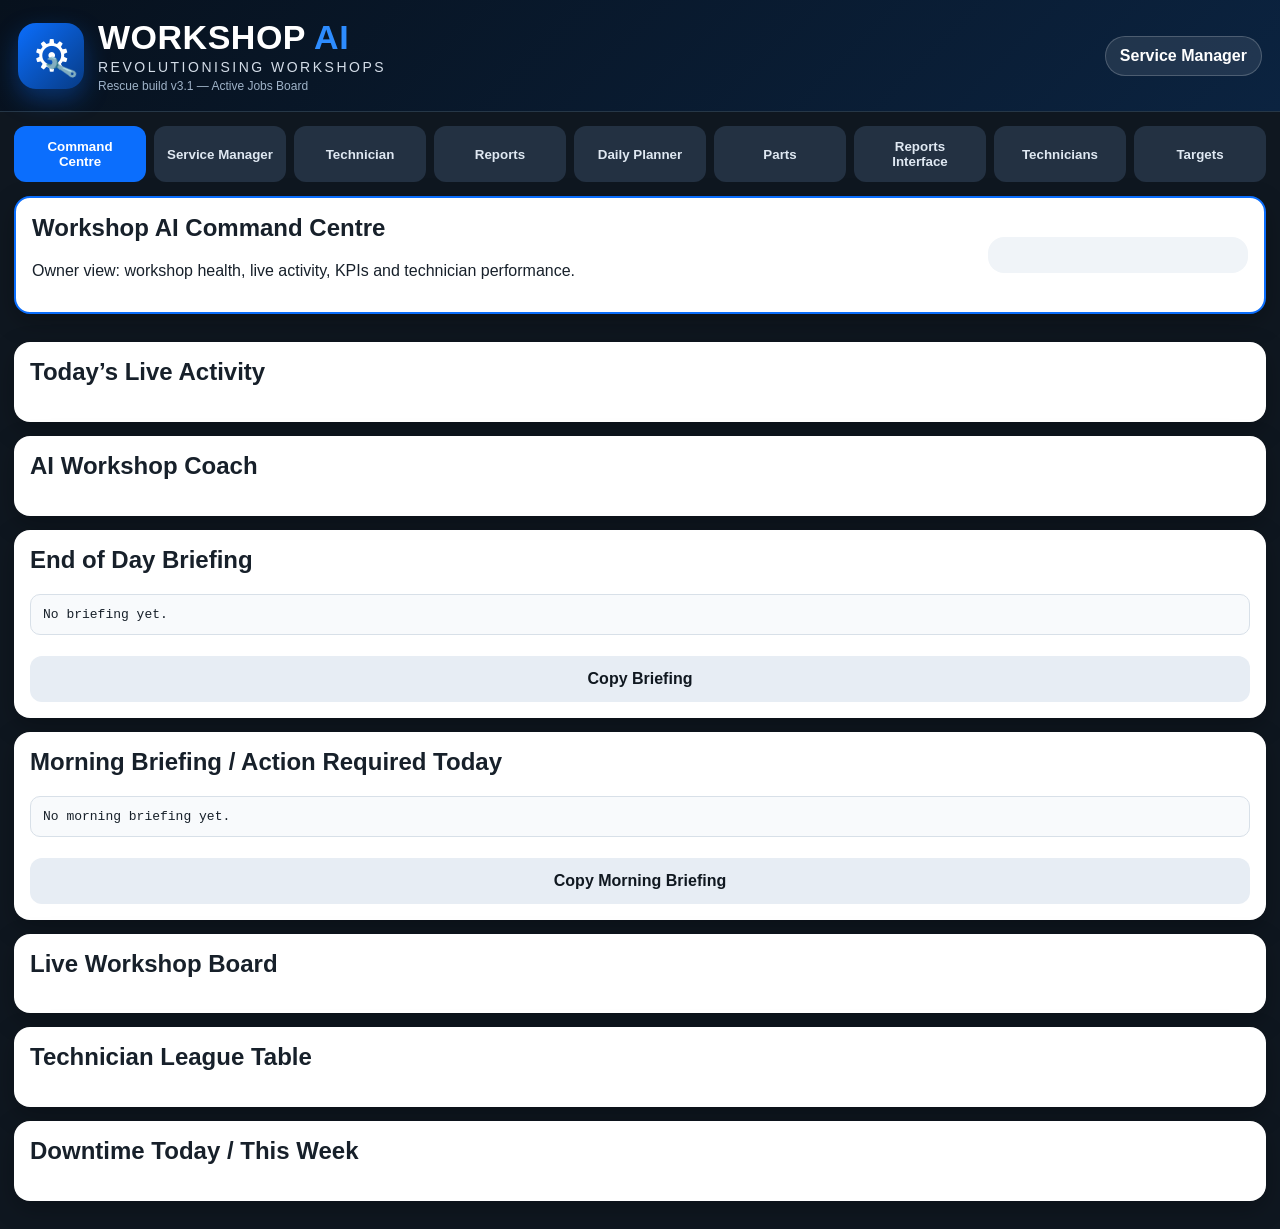
==== commit 8b106fa2: "Add files via upload" ====
--- a/index.html
+++ b/index.html
@@ -3,7 +3,7 @@
 <head>
   <meta charset="UTF-8" />
   <meta name="viewport" content="width=device-width, initial-scale=1.0" />
-  <title>Workshop AI Rescue v3.0</title>
+  <title>Workshop AI Rescue v3.1</title>
   <style>
 *{box-sizing:border-box}body{margin:0;font-family:Arial,Helvetica,sans-serif;background:#0f1720;color:#17202a}.app-header{background:#09111a;color:white;padding:18px;border-bottom:1px solid #263747}.app-header h1{margin:0;font-size:28px}.app-header p{margin:4px 0 0;color:#c9d3dd}.container{max-width:1400px;margin:0 auto;padding:14px}.tabs{display:grid;grid-template-columns:repeat(5,1fr);gap:8px;margin-bottom:14px}.tab{padding:13px;border:0;border-radius:12px;background:#233142;color:#dfe8f2;font-weight:bold}.tab.active{background:#0b6efd;color:white}.screen{display:none}.screen.active{display:block}.card,.hero{background:#ffffff;border-radius:16px;padding:16px;margin-bottom:14px;box-shadow:0 8px 24px rgba(0,0,0,.25)}.hero{display:flex;justify-content:space-between;gap:14px;align-items:center;border:2px solid #0b6efd}h2{margin-top:0}.grid{display:grid;grid-template-columns:repeat(2,1fr);gap:12px}label{display:block;font-weight:bold;margin-bottom:12px}input,select,textarea{width:100%;margin-top:6px;padding:12px;border:1px solid #c8d0d8;border-radius:10px;font-size:16px}textarea{min-height:90px}.primary,.secondary{width:100%;padding:14px;border:0;border-radius:12px;font-weight:bold;font-size:16px;margin-top:8px}.primary{background:#0b6efd;color:white}.secondary{background:#e7edf4;color:#101820}.button-row{display:flex;gap:10px}.job-list,.coach-list{display:grid;gap:10px}.job-card,.coach-card{border:1px solid #d8e0e8;border-left:6px solid #0b6efd;border-radius:14px;padding:12px;background:#fbfdff}.job-card h3,.coach-card h3{margin:0 0 6px}.job-card p,.coach-card p{margin:4px 0}.job-card button{margin-top:8px;margin-right:6px;padding:10px;border:0;border-radius:9px;background:#101820;color:white}.muted{color:#5f6b76}.hours-warning,.timer-box{background:#fff3cd;border:1px solid #ffe69c;padding:10px;border-radius:10px}.voice-section{border:1px solid #e0e6ed;border-radius:12px;padding:12px;margin-bottom:12px}pre{white-space:pre-wrap;background:#f8fafc;border:1px solid #d8e0e8;border-radius:10px;padding:12px}.stats{display:grid;grid-template-columns:repeat(5,1fr);gap:10px;margin-bottom:14px}.stat{background:#fff;border-radius:14px;padding:14px;text-align:center;box-shadow:0 6px 18px rgba(0,0,0,.2)}.stat strong{display:block;font-size:24px}.health-score{font-size:36px;font-weight:bold;background:#f0f4f8;border-radius:16px;padding:18px;text-align:center;min-width:260px}.health-score span{font-size:14px;font-weight:normal}.good{border-left-color:#198754}.warn{border-left-color:#ffc107}.bad{border-left-color:#dc3545}.table-wrap{overflow-x:auto}table{width:100%;border-collapse:collapse;background:white}th,td{border-bottom:1px solid #d8e0e8;padding:10px;text-align:left;white-space:nowrap}th{background:#101820;color:white}.board-grid{display:grid;grid-template-columns:repeat(3,1fr);gap:12px}.board-column{background:#f8fafc;border-radius:12px;border:1px solid #d8e0e8;padding:10px}.board-column h3{margin-top:0}.board-job{background:white;border-radius:10px;padding:10px;margin-bottom:8px;border-left:5px solid #0b6efd;box-shadow:0 1px 4px rgba(0,0,0,.06)}.progress{height:10px;background:#e7edf4;border-radius:999px;overflow:hidden;margin-top:8px}.bar{height:100%;background:#0b6efd}.bar.good{background:#198754}.bar.warn{background:#ffc107}.bar.bad{background:#dc3545}.timeline{border-left:4px solid #0b6efd;margin-left:12px;padding-left:18px}.timeline-item{position:relative;background:#fbfdff;border:1px solid #d8e0e8;border-radius:14px;padding:12px;margin-bottom:10px}.timeline-item:before{content:"";position:absolute;left:-29px;top:16px;width:16px;height:16px;background:#0b6efd;border-radius:50%;box-shadow:0 0 0 4px #d9eaff}.timeline-item strong{display:block}.timeline-item small{color:#5f6b76}.modal{position:fixed;inset:0;background:rgba(0,0,0,.65);display:flex;align-items:center;justify-content:center;padding:16px;z-index:50}.modal.hidden{display:none}.modal-card{background:white;border-radius:18px;padding:18px;max-width:850px;width:100%;max-height:85vh;overflow:auto}.modal-close{float:right;border:0;background:#101820;color:white;border-radius:50%;width:36px;height:36px;font-size:22px}@media(max-width:950px){.board-grid,.stats{grid-template-columns:1fr 1fr}.tabs{grid-template-columns:1fr 1fr}.hero{display:block}.health-score{margin-top:12px}}@media(max-width:700px){.tabs,.grid,.stats,.board-grid{grid-template-columns:1fr}.button-row{flex-direction:column}.app-header h1{font-size:22px}.health-score{font-size:28px;min-width:0}}
 .clockoff-panel{background:#eef6ff;border:1px solid #b8dcff;border-radius:14px;padding:12px;margin:12px 0}
@@ -137,7 +137,7 @@
     <div>
       <h1><span>WORKSHOP</span> <strong>AI</strong></h1>
       <p class="tagline">Revolutionising workshops</p>
-      <p id="todayDate"></p><p style="font-size:12px;color:#9fb3c8">Rescue build v3.0</p>
+      <p id="todayDate"></p><p style="font-size:12px;color:#9fb3c8">Rescue build v3.1 — Active Jobs Board</p>
     </div>
   </div>
   <div class="role-pill">Service Manager</div>
@@ -289,7 +289,7 @@
     </div>
 
     <div class="card">
-      <h2>Service Manager Job Board</h2>
+      <h2>Service Manager Job Board</h2><p class="muted"><strong>Active Jobs:</strong> shows today’s unfinished jobs plus any unfinished jobs carried over from previous days. Completed jobs are kept in history/write-ups but removed from this active list.</p>
       <div id="managerJobs" class="job-list"></div>
     </div>
 
@@ -628,7 +628,21 @@
 }
 if($("addTechnicianBtn")) $("addTechnicianBtn").addEventListener("click",addTechnician);
 
-function render(){populateTechnicianSelects();renderManager();renderCompletedReportsInbox();renderTech();renderDash();renderTechnicianSetup();renderReportsInterface();renderDailyPlanner();renderPartsQueues();renderPartsManagement();renderFutureBookings();renderEndOfDayBriefing();loadTargetsInputs()}function renderManager(){$("managerJobs").innerHTML=jobs.length?jobs.map(j=>card(j,true,true)).join(""):"No jobs loaded yet."}
+function render(){populateTechnicianSelects();renderManager();renderCompletedReportsInbox();renderTech();renderDash();renderTechnicianSetup();renderReportsInterface();renderDailyPlanner();renderPartsQueues();renderPartsManagement();renderFutureBookings();renderEndOfDayBriefing();loadTargetsInputs()}
+function isJobCompleteForActiveBoard(job){
+  return completed(job) || String(job.status || "").includes("✅ Ready for Collection") || String(job.status || "").includes("🟢 Repair Complete");
+}
+function activeServiceManagerJobs(){
+  return jobs
+    .filter(j => !isJobCompleteForActiveBoard(j))
+    .sort((a,b) => {
+      const da = a.bookingDate || (a.createdAt ? a.createdAt.slice(0,10) : todayISO());
+      const db = b.bookingDate || (b.createdAt ? b.createdAt.slice(0,10) : todayISO());
+      return da.localeCompare(db);
+    });
+}
+
+function renderManager(){const activeJobs=activeServiceManagerJobs();$("managerJobs").innerHTML=activeJobs.length?activeJobs.map(j=>card(j,true,true)).join(""):"No active jobs. Completed jobs are kept in Completed Technician Write-Ups / Reports."}
 function renderCompletedReportsInbox(){
   const el=$("completedReportsInbox");
   if(!el) return;
@@ -754,7 +768,7 @@
   if($("ownerDowntimeReports")) $("ownerDowntimeReports").innerHTML=html;
 }
 
-function makeReport(j){const eff=efficiency(Number(j.hours||0),Number(j.actualHours||0));return `PCA WORKSHOP AI REPORT\\n\\nJob Number: ${j.jobNo}\\nRegistration: ${j.reg}\\nVehicle: ${j.make||"Not entered"} ${j.model||""}\\nMileage: ${j.mileage||"Not entered"}\\nCustomer: ${j.customer||"Not entered"}\\nTelephone: ${j.phone||"Not entered"}\\n\\nCreated: ${fmt(j.createdAt)}\\nBooking Date: ${j.bookingDate}\\nCompleted: ${fmt(j.completedAt)}\\n\\nJob Type: ${j.type}\\nTechnician: ${j.technician}\\nLabour Hours Allowed: ${j.hours}\\nActual Hours Clocked: ${(j.actualHours||0).toFixed(2)}\\nEfficiency: ${pct(eff)}\\nMOT: ${j.mot}\\nPriority: ${j.priority}\\nStatus: ${j.status}\\nCustomer Authorisation: ${j.auth}\\nPhotos Added: ${j.photoCount}\\n\\nAI JOB SUMMARY\\n${jobSummary(j)}\\n\\nWORK REQUIRED\\n${j.workRequired||"Not entered"}\\n\\nJOB DESCRIPTION\\n${j.complaint||"Not entered"}\\n\\nTECHNICIAN FINDINGS\\n${j.findings||"Not entered"}\\n\\nREPAIR CARRIED OUT\\n${j.repair||"Not entered"}\\n\\nPARTS USED / REQUIRED\\n${j.parts||"Not entered"}\\n\\nADVISORIES\\n${j.advisories||"None entered"}\\n\\nDRAGON 2000 DESCRIPTION\\n${dragon(j)}\\n\\nTIMELINE EVENTS\\n${(j.timeline||[]).map(t=>`${timeOnly(t.time)} - ${t.title}: ${t.detail}`).join("\\n")}`}function jobSummary(j){let bits=[];if(j.findings)bits.push(j.findings);if(j.repair)bits.push(j.repair);if(j.advisories)bits.push("Advisories: "+j.advisories);return bits.length?bits.join(" "):"Job opened. Awaiting technician findings and repair summary."}function dragon(j){return (j.repair||j.findings||j.workRequired||"Job opened. Awaiting technician update.").slice(0,220)}function amendHours(id){const j=jobs.find(x=>x.id===id);if(!j)return;const newHours=Number(prompt(`Current hours: ${j.hours}\\nEnter new labour hours:`));if(!newHours||newHours<=0)return;addTimeline(j,"⏱ Labour hours amended",`Hours changed from ${j.hours} to ${newHours} by Service Manager.`);j.hours=newHours;if(j.report)j.report=makeReport(j);save();render()}function reassignTech(id){const j=jobs.find(x=>x.id===id);if(!j)return;const newTech=prompt(`Current technician: ${j.technician}\\nEnter new technician:`);if(!newTech)return;addTimeline(j,"👨‍🔧 Technician reassigned",`Changed from ${j.technician} to ${newTech} by Service Manager.`);j.technician=newTech;save();render()}function managerComment(id){const j=jobs.find(x=>x.id===id);if(!j)return;const text=prompt("Add manager comment to timeline:");if(!text)return;addTimeline(j,"💬 Manager comment",text);save();render()}function renderDash(){const totalAllowed=jobs.reduce((s,j)=>s+Number(j.hours||0),0);const totalActual=jobs.reduce((s,j)=>s+Number(j.actualHours||0),0);const workshopEff=efficiency(totalAllowed,totalActual);const utilisation=targets.availableHours>0?(totalAllowed/targets.availableHours)*100:null;const retail=sumType("Retail"),internal=sumType("Internal"),warranty=sumType("Warranty");const internalCompleted=jobs.filter(j=>j.type==="Internal"&&completed(j)).length;const waitingParts=jobs.filter(j=>j.status&&j.status.includes("Awaiting Parts")).length;const health=garageHealth({workshopEff,utilisation,retail,internal,warranty,internalCompleted,waitingParts});$("healthScore").innerHTML=`Garage Health: ${health.score}/100 ${health.score>=85?"🟢":health.score>=65?"🟠":"🔴"}<br><span>${health.message}</span>`;$("ownerStats").innerHTML=`<div class="stat"><strong>${jobs.length}</strong>Jobs</div><div class="stat"><strong>${totalAllowed.toFixed(1)}</strong>Allowed Hrs</div><div class="stat"><strong>${totalActual.toFixed(1)}</strong>Actual Hrs</div><div class="stat"><strong>${pct(workshopEff)}</strong>Efficiency</div><div class="stat"><strong>${pct(utilisation)}</strong>Utilisation</div>`;renderLiveActivity();renderCoach({workshopEff,utilisation,retail,internal,warranty,internalCompleted,waitingParts});renderLeague("leagueTable");renderLeague("leagueTableOwner");renderScorecard({workshopEff,utilisation,retail,internal,warranty,internalCompleted});renderStatusBoard("statusBoard");renderStatusBoard("ownerStatusBoard");renderWorkload();renderDowntimeReports()}function garageHealth(m){let score=100;if(m.workshopEff!==null&&m.workshopEff<(targets.efficiency||95))score-=15;if(m.utilisation!==null&&m.utilisation<85)score-=15;if(targets.retailHours&&m.retail<targets.retailHours)score-=15;if(targets.internalCars&&m.internalCompleted<targets.internalCars)score-=10;if(m.waitingParts>0)score-=5*Math.min(m.waitingParts,3);score=Math.max(0,Math.round(score));return {score,message:score>=85?"Workshop is performing strongly.":score>=65?"Workshop needs attention in some areas.":"Workshop requires urgent management focus."}}function allEvents(){let events=[];jobs.forEach(j=>{ensureTimeline(j).forEach(t=>events.push({...t,reg:j.reg,jobNo:j.jobNo,tech:j.technician}))});return events.sort((a,b)=>new Date(b.time)-new Date(a.time)).slice(0,25)}function renderLiveActivity(){$("liveActivity").innerHTML=allEvents().length?allEvents().map(e=>`<div class="timeline-item"><strong>${timeOnly(e.time)} — ${e.reg} — ${e.title}</strong><small>${fmt(e.time)} | ${e.tech}</small><p>${e.detail||""}</p></div>`).join(""):"No activity yet."}function sumType(type){return jobs.filter(j=>j.type===type&&completed(j)).reduce((s,j)=>s+Number(j.hours||0),0)}function kpiCard(label,target,actual,unit=""){const pctDone=target>0?(actual/target)*100:null;let cls="warn";if(pctDone===null)cls="warn";else if(pctDone>=100)cls="good";else if(pctDone<80)cls="bad";return `<div class="job-card ${cls}"><h3>${label}</h3><p><strong>${actual.toFixed?actual.toFixed(1):actual}${unit}</strong> / ${target||0}${unit} ${pctDone!==null?`(${pctDone.toFixed(0)}%)`:""}</p><div class="progress"><div class="bar ${cls}" style="width:${Math.min(100,pctDone||0)}%"></div></div></div>`}function renderScorecard(m){$("kpiScorecard").innerHTML=kpiCard("Workshop efficiency",targets.efficiency||95,m.workshopEff||0,"%")+kpiCard("Workshop utilisation",100,m.utilisation||0,"%")+kpiCard("Retail hours completed",targets.retailHours,m.retail," hrs")+kpiCard("Warranty hours completed",targets.warrantyHours,m.warranty," hrs")+kpiCard("Internal hours completed",targets.internalHours,m.internal," hrs")+kpiCard("Internal cars completed",targets.internalCars,m.internalCompleted,"")}function techMetrics(t){const list=jobs.filter(j=>j.technician===t);const allowed=list.reduce((s,j)=>s+Number(j.hours||0),0);const actual=list.reduce((s,j)=>s+Number(j.actualHours||0),0);return {tech:t,jobs:list.length,allowed,actual,eff:efficiency(allowed,actual),retail:list.filter(j=>j.type==="Retail").reduce((s,j)=>s+Number(j.hours||0),0),warranty:list.filter(j=>j.type==="Warranty").reduce((s,j)=>s+Number(j.hours||0),0),internal:list.filter(j=>j.type==="Internal").reduce((s,j)=>s+Number(j.hours||0),0)}}function renderLeague(id){const rows=getTechs().map(techMetrics).sort((a,b)=>(b.eff||0)-(a.eff||0));$(id).innerHTML=`<table><thead><tr><th>Rank</th><th>Technician</th><th>Efficiency</th><th>Hours Sold</th><th>Hours Clocked</th><th>Jobs</th><th>Retail</th><th>Warranty</th><th>Internal</th></tr></thead><tbody>${rows.map((r,i)=>`<tr><td>${i===0?"🥇":i===1?"🥈":i===2?"🥉":i+1}</td><td>${r.tech}</td><td>${pct(r.eff)}</td><td>${r.allowed.toFixed(1)}</td><td>${r.actual.toFixed(1)}</td><td>${r.jobs}</td><td>${r.retail.toFixed(1)}</td><td>${r.warranty.toFixed(1)}</td><td>${r.internal.toFixed(1)}</td></tr>`).join("")}</tbody></table>`}function renderCoach(m){let notes=[];if(m.workshopEff!==null&&m.workshopEff<(targets.efficiency||95))notes.push(["Improve workshop efficiency",`Workshop efficiency is ${m.workshopEff.toFixed(0)}%, below the ${targets.efficiency||95}% target. Review jobs where actual clocked time exceeded allocated hours.`,"bad"]);else notes.push(["Efficiency on target","Workshop efficiency is currently on or above target based on completed clocked work.","good"]);if(m.utilisation!==null&&m.utilisation<85)notes.push(["Increase workshop utilisation",`Allocated hours are ${m.utilisation.toFixed(0)}% of available capacity. Look for extra retail work or bring internal prep forward.`,"warn"]);if(targets.retailHours&&m.retail<targets.retailHours)notes.push(["Retail hours below target",`Retail completed hours are ${m.retail.toFixed(1)} against a target of ${targets.retailHours}. Prioritise authorised retail work today.`,"bad"]);if(targets.internalCars&&m.internalCompleted<targets.internalCars)notes.push(["Internal cars need attention",`Internal cars completed are ${m.internalCompleted} against a target of ${targets.internalCars}. Review sales prep bottlenecks.`,"warn"]);if(m.waitingParts>0)notes.push(["Parts delay risk",`${m.waitingParts} job(s) are awaiting parts. Review parts queue to reduce technician downtime.`,"warn"]);$("ownerCoach").innerHTML=notes.map(n=>`<div class="coach-card ${n[2]}"><h3>${n[0]}</h3><p>${n[1]}</p></div>`).join("")}function renderStatusBoard(id){const statuses=["🔵 Waiting to Start","🟡 Diagnosis","🟠 Awaiting Parts","🟣 Awaiting Customer Approval","🟢 Repair Complete","✅ Ready for Collection"];$(id).innerHTML=statuses.map(st=>{const list=jobs.filter(j=>j.status===st);return `<div class="board-column" data-status="${st}"><h3>${st}</h3>${list.length?list.map(j=>`<div class="board-job" draggable="true" data-job-id="${j.id}"><strong>${j.reg}</strong><br>${j.technician} | ${j.hours} hrs<br>${j.type} | ${j.mot}<br><button onclick="showTimelineModal('${j.id}')">Timeline</button></div>`).join(""):"<p class='muted'>No jobs</p>"}</div>`}).join("");setTimeout(enableDragDropBoard,0)}function renderWorkload(){$("workload").innerHTML=getTechs().map(t=>{const r=techMetrics(t);return `<div class="job-card"><h3>${t}</h3><p>${r.jobs} jobs | ${r.allowed.toFixed(1)} allowed hrs | ${r.actual.toFixed(1)} actual hrs | Efficiency: ${pct(r.eff)}</p></div>`}).join("")}
+function makeReport(j){const eff=efficiency(Number(j.hours||0),Number(j.actualHours||0));return `PCA WORKSHOP AI REPORT\n\nJob Number: ${j.jobNo}\nRegistration: ${j.reg}\nVehicle: ${j.make||"Not entered"} ${j.model||""}\nMileage: ${j.mileage||"Not entered"}\nCustomer: ${j.customer||"Not entered"}\nTelephone: ${j.phone||"Not entered"}\n\nCreated: ${fmt(j.createdAt)}\nBooking Date: ${j.bookingDate}\nCompleted: ${fmt(j.completedAt)}\n\nJob Type: ${j.type}\nTechnician: ${j.technician}\nLabour Hours Allowed: ${j.hours}\nActual Hours Clocked: ${(j.actualHours||0).toFixed(2)}\nEfficiency: ${pct(eff)}\nMOT: ${j.mot}\nPriority: ${j.priority}\nStatus: ${j.status}\nCustomer Authorisation: ${j.auth}\nPhotos Added: ${j.photoCount}\n\nAI JOB SUMMARY\n${jobSummary(j)}\n\nWORK REQUIRED\n${j.workRequired||"Not entered"}\n\nJOB DESCRIPTION\n${j.complaint||"Not entered"}\n\nTECHNICIAN FINDINGS\n${j.findings||"Not entered"}\n\nREPAIR CARRIED OUT\n${j.repair||"Not entered"}\n\nPARTS USED / REQUIRED\n${j.parts||"Not entered"}\n\nADVISORIES\n${j.advisories||"None entered"}\n\nDRAGON 2000 DESCRIPTION\n${dragon(j)}\n\nTIMELINE EVENTS\n${(j.timeline||[]).map(t=>`${timeOnly(t.time)} - ${t.title}: ${t.detail}`).join("\n")}`}function jobSummary(j){let bits=[];if(j.findings)bits.push(j.findings);if(j.repair)bits.push(j.repair);if(j.advisories)bits.push("Advisories: "+j.advisories);return bits.length?bits.join(" "):"Job opened. Awaiting technician findings and repair summary."}function dragon(j){return (j.repair||j.findings||j.workRequired||"Job opened. Awaiting technician update.").slice(0,220)}function amendHours(id){const j=jobs.find(x=>x.id===id);if(!j)return;const newHours=Number(prompt(`Current hours: ${j.hours}\nEnter new labour hours:`));if(!newHours||newHours<=0)return;addTimeline(j,"⏱ Labour hours amended",`Hours changed from ${j.hours} to ${newHours} by Service Manager.`);j.hours=newHours;if(j.report)j.report=makeReport(j);save();render()}function reassignTech(id){const j=jobs.find(x=>x.id===id);if(!j)return;const newTech=prompt(`Current technician: ${j.technician}\nEnter new technician:`);if(!newTech)return;addTimeline(j,"👨‍🔧 Technician reassigned",`Changed from ${j.technician} to ${newTech} by Service Manager.`);j.technician=newTech;save();render()}function managerComment(id){const j=jobs.find(x=>x.id===id);if(!j)return;const text=prompt("Add manager comment to timeline:");if(!text)return;addTimeline(j,"💬 Manager comment",text);save();render()}function renderDash(){const totalAllowed=jobs.reduce((s,j)=>s+Number(j.hours||0),0);const totalActual=jobs.reduce((s,j)=>s+Number(j.actualHours||0),0);const workshopEff=efficiency(totalAllowed,totalActual);const utilisation=targets.availableHours>0?(totalAllowed/targets.availableHours)*100:null;const retail=sumType("Retail"),internal=sumType("Internal"),warranty=sumType("Warranty");const internalCompleted=jobs.filter(j=>j.type==="Internal"&&completed(j)).length;const waitingParts=jobs.filter(j=>j.status&&j.status.includes("Awaiting Parts")).length;const health=garageHealth({workshopEff,utilisation,retail,internal,warranty,internalCompleted,waitingParts});$("healthScore").innerHTML=`Garage Health: ${health.score}/100 ${health.score>=85?"🟢":health.score>=65?"🟠":"🔴"}<br><span>${health.message}</span>`;$("ownerStats").innerHTML=`<div class="stat"><strong>${jobs.length}</strong>Jobs</div><div class="stat"><strong>${totalAllowed.toFixed(1)}</strong>Allowed Hrs</div><div class="stat"><strong>${totalActual.toFixed(1)}</strong>Actual Hrs</div><div class="stat"><strong>${pct(workshopEff)}</strong>Efficiency</div><div class="stat"><strong>${pct(utilisation)}</strong>Utilisation</div>`;renderLiveActivity();renderCoach({workshopEff,utilisation,retail,internal,warranty,internalCompleted,waitingParts});renderLeague("leagueTable");renderLeague("leagueTableOwner");renderScorecard({workshopEff,utilisation,retail,internal,warranty,internalCompleted});renderStatusBoard("statusBoard");renderStatusBoard("ownerStatusBoard");renderWorkload();renderDowntimeReports()}function garageHealth(m){let score=100;if(m.workshopEff!==null&&m.workshopEff<(targets.efficiency||95))score-=15;if(m.utilisation!==null&&m.utilisation<85)score-=15;if(targets.retailHours&&m.retail<targets.retailHours)score-=15;if(targets.internalCars&&m.internalCompleted<targets.internalCars)score-=10;if(m.waitingParts>0)score-=5*Math.min(m.waitingParts,3);score=Math.max(0,Math.round(score));return {score,message:score>=85?"Workshop is performing strongly.":score>=65?"Workshop needs attention in some areas.":"Workshop requires urgent management focus."}}function allEvents(){let events=[];jobs.forEach(j=>{ensureTimeline(j).forEach(t=>events.push({...t,reg:j.reg,jobNo:j.jobNo,tech:j.technician}))});return events.sort((a,b)=>new Date(b.time)-new Date(a.time)).slice(0,25)}function renderLiveActivity(){$("liveActivity").innerHTML=allEvents().length?allEvents().map(e=>`<div class="timeline-item"><strong>${timeOnly(e.time)} — ${e.reg} — ${e.title}</strong><small>${fmt(e.time)} | ${e.tech}</small><p>${e.detail||""}</p></div>`).join(""):"No activity yet."}function sumType(type){return jobs.filter(j=>j.type===type&&completed(j)).reduce((s,j)=>s+Number(j.hours||0),0)}function kpiCard(label,target,actual,unit=""){const pctDone=target>0?(actual/target)*100:null;let cls="warn";if(pctDone===null)cls="warn";else if(pctDone>=100)cls="good";else if(pctDone<80)cls="bad";return `<div class="job-card ${cls}"><h3>${label}</h3><p><strong>${actual.toFixed?actual.toFixed(1):actual}${unit}</strong> / ${target||0}${unit} ${pctDone!==null?`(${pctDone.toFixed(0)}%)`:""}</p><div class="progress"><div class="bar ${cls}" style="width:${Math.min(100,pctDone||0)}%"></div></div></div>`}function renderScorecard(m){$("kpiScorecard").innerHTML=kpiCard("Workshop efficiency",targets.efficiency||95,m.workshopEff||0,"%")+kpiCard("Workshop utilisation",100,m.utilisation||0,"%")+kpiCard("Retail hours completed",targets.retailHours,m.retail," hrs")+kpiCard("Warranty hours completed",targets.warrantyHours,m.warranty," hrs")+kpiCard("Internal hours completed",targets.internalHours,m.internal," hrs")+kpiCard("Internal cars completed",targets.internalCars,m.internalCompleted,"")}function techMetrics(t){const list=jobs.filter(j=>j.technician===t);const allowed=list.reduce((s,j)=>s+Number(j.hours||0),0);const actual=list.reduce((s,j)=>s+Number(j.actualHours||0),0);return {tech:t,jobs:list.length,allowed,actual,eff:efficiency(allowed,actual),retail:list.filter(j=>j.type==="Retail").reduce((s,j)=>s+Number(j.hours||0),0),warranty:list.filter(j=>j.type==="Warranty").reduce((s,j)=>s+Number(j.hours||0),0),internal:list.filter(j=>j.type==="Internal").reduce((s,j)=>s+Number(j.hours||0),0)}}function renderLeague(id){const rows=getTechs().map(techMetrics).sort((a,b)=>(b.eff||0)-(a.eff||0));$(id).innerHTML=`<table><thead><tr><th>Rank</th><th>Technician</th><th>Efficiency</th><th>Hours Sold</th><th>Hours Clocked</th><th>Jobs</th><th>Retail</th><th>Warranty</th><th>Internal</th></tr></thead><tbody>${rows.map((r,i)=>`<tr><td>${i===0?"🥇":i===1?"🥈":i===2?"🥉":i+1}</td><td>${r.tech}</td><td>${pct(r.eff)}</td><td>${r.allowed.toFixed(1)}</td><td>${r.actual.toFixed(1)}</td><td>${r.jobs}</td><td>${r.retail.toFixed(1)}</td><td>${r.warranty.toFixed(1)}</td><td>${r.internal.toFixed(1)}</td></tr>`).join("")}</tbody></table>`}function renderCoach(m){let notes=[];if(m.workshopEff!==null&&m.workshopEff<(targets.efficiency||95))notes.push(["Improve workshop efficiency",`Workshop efficiency is ${m.workshopEff.toFixed(0)}%, below the ${targets.efficiency||95}% target. Review jobs where actual clocked time exceeded allocated hours.`,"bad"]);else notes.push(["Efficiency on target","Workshop efficiency is currently on or above target based on completed clocked work.","good"]);if(m.utilisation!==null&&m.utilisation<85)notes.push(["Increase workshop utilisation",`Allocated hours are ${m.utilisation.toFixed(0)}% of available capacity. Look for extra retail work or bring internal prep forward.`,"warn"]);if(targets.retailHours&&m.retail<targets.retailHours)notes.push(["Retail hours below target",`Retail completed hours are ${m.retail.toFixed(1)} against a target of ${targets.retailHours}. Prioritise authorised retail work today.`,"bad"]);if(targets.internalCars&&m.internalCompleted<targets.internalCars)notes.push(["Internal cars need attention",`Internal cars completed are ${m.internalCompleted} against a target of ${targets.internalCars}. Review sales prep bottlenecks.`,"warn"]);if(m.waitingParts>0)notes.push(["Parts delay risk",`${m.waitingParts} job(s) are awaiting parts. Review parts queue to reduce technician downtime.`,"warn"]);$("ownerCoach").innerHTML=notes.map(n=>`<div class="coach-card ${n[2]}"><h3>${n[0]}</h3><p>${n[1]}</p></div>`).join("")}function renderStatusBoard(id){const statuses=["🔵 Waiting to Start","🟡 Diagnosis","🟠 Awaiting Parts","🟣 Awaiting Customer Approval","🟢 Repair Complete","✅ Ready for Collection"];$(id).innerHTML=statuses.map(st=>{const list=jobs.filter(j=>j.status===st);return `<div class="board-column" data-status="${st}"><h3>${st}</h3>${list.length?list.map(j=>`<div class="board-job" draggable="true" data-job-id="${j.id}"><strong>${j.reg}</strong><br>${j.technician} | ${j.hours} hrs<br>${j.type} | ${j.mot}<br><button onclick="showTimelineModal('${j.id}')">Timeline</button></div>`).join(""):"<p class='muted'>No jobs</p>"}</div>`}).join("");setTimeout(enableDragDropBoard,0)}function renderWorkload(){$("workload").innerHTML=getTechs().map(t=>{const r=techMetrics(t);return `<div class="job-card"><h3>${t}</h3><p>${r.jobs} jobs | ${r.allowed.toFixed(1)} allowed hrs | ${r.actual.toFixed(1)} actual hrs | Efficiency: ${pct(r.eff)}</p></div>`}).join("")}
 function renderReportsInterface(){
   if(!$("reportsTopStats")) return;
   const totalAllowed=jobs.reduce((s,j)=>s+Number(j.hours||0),0);
@@ -1082,7 +1096,8 @@
   if(!actions.length) actions.push("No urgent actions. Workshop looks balanced for today.");
   return `WORKSHOP AI MORNING BRIEFING
 
-Today’s jobs booked: ${todayJobs.length}\nTomorrow’s jobs booked: ${jobsForDate(addDaysISO(1)).length}
+Today’s jobs booked: ${todayJobs.length}
+Tomorrow’s jobs booked: ${jobsForDate(addDaysISO(1)).length}
 Today’s allocated hours: ${totalTodayHours.toFixed(1)}
 Open jobs carried over: ${openJobs.length}
 Waiting for parts: ${waitingParts.length}
@@ -1090,10 +1105,12 @@
 Ready for collection: ${ready.length}
 
 Technician load today:
-${techLoads.map(t=>`${t.tech}: ${t.hrs.toFixed(1)} hrs / ${t.jobs} job(s)`).join("\n")}
+${techLoads.map(t=>`${t.tech}: ${t.hrs.toFixed(1)} hrs / ${t.jobs} job(s)`).join("
+")}
 
 ACTION REQUIRED TODAY
-${actions.map(a=>"• "+a).join("\n")}
+${actions.map(a=>"• "+a).join("
+")}
 
 SERVICE MANAGER PRIORITY
 Start with approvals, parts ETAs and ready-for-collection calls before allocating more work.`;
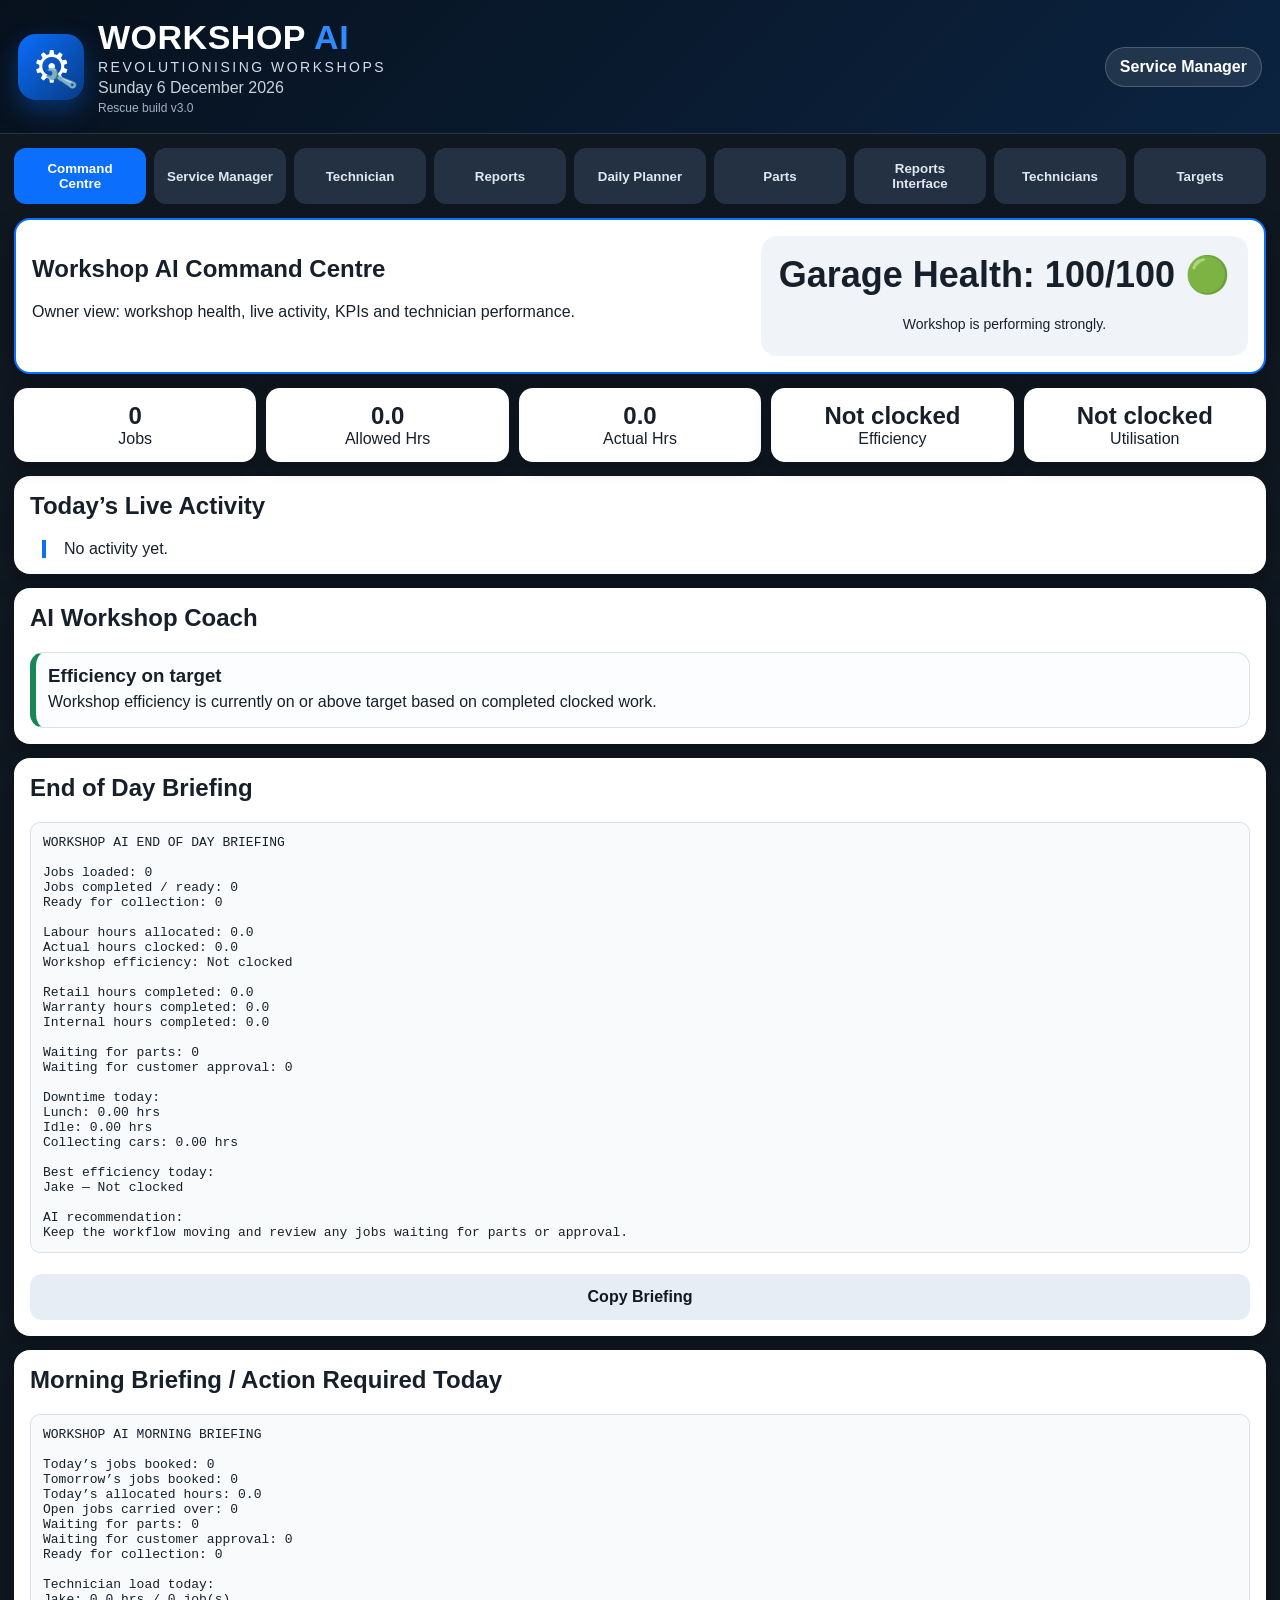
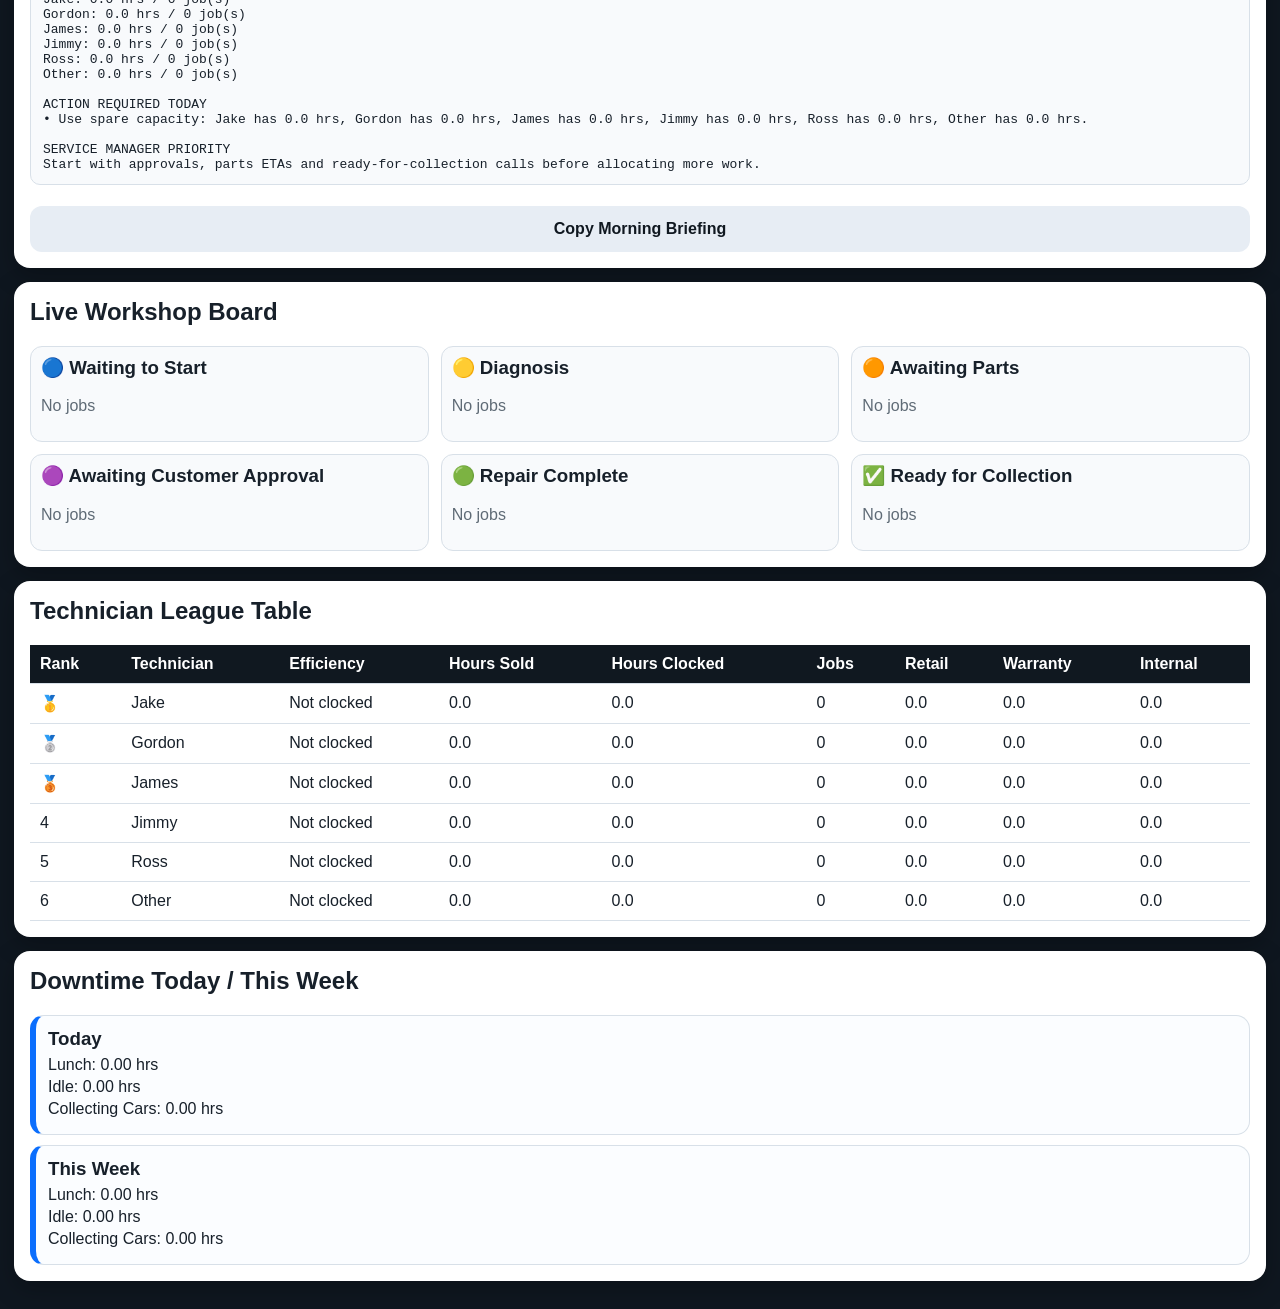
==== commit 91172cca: "Add files via upload" ====
--- a/index.html
+++ b/index.html
@@ -3,7 +3,7 @@
 <head>
   <meta charset="UTF-8" />
   <meta name="viewport" content="width=device-width, initial-scale=1.0" />
-  <title>Workshop AI Rescue v3.1</title>
+  <title>Workshop AI Rescue v3.0</title>
   <style>
 *{box-sizing:border-box}body{margin:0;font-family:Arial,Helvetica,sans-serif;background:#0f1720;color:#17202a}.app-header{background:#09111a;color:white;padding:18px;border-bottom:1px solid #263747}.app-header h1{margin:0;font-size:28px}.app-header p{margin:4px 0 0;color:#c9d3dd}.container{max-width:1400px;margin:0 auto;padding:14px}.tabs{display:grid;grid-template-columns:repeat(5,1fr);gap:8px;margin-bottom:14px}.tab{padding:13px;border:0;border-radius:12px;background:#233142;color:#dfe8f2;font-weight:bold}.tab.active{background:#0b6efd;color:white}.screen{display:none}.screen.active{display:block}.card,.hero{background:#ffffff;border-radius:16px;padding:16px;margin-bottom:14px;box-shadow:0 8px 24px rgba(0,0,0,.25)}.hero{display:flex;justify-content:space-between;gap:14px;align-items:center;border:2px solid #0b6efd}h2{margin-top:0}.grid{display:grid;grid-template-columns:repeat(2,1fr);gap:12px}label{display:block;font-weight:bold;margin-bottom:12px}input,select,textarea{width:100%;margin-top:6px;padding:12px;border:1px solid #c8d0d8;border-radius:10px;font-size:16px}textarea{min-height:90px}.primary,.secondary{width:100%;padding:14px;border:0;border-radius:12px;font-weight:bold;font-size:16px;margin-top:8px}.primary{background:#0b6efd;color:white}.secondary{background:#e7edf4;color:#101820}.button-row{display:flex;gap:10px}.job-list,.coach-list{display:grid;gap:10px}.job-card,.coach-card{border:1px solid #d8e0e8;border-left:6px solid #0b6efd;border-radius:14px;padding:12px;background:#fbfdff}.job-card h3,.coach-card h3{margin:0 0 6px}.job-card p,.coach-card p{margin:4px 0}.job-card button{margin-top:8px;margin-right:6px;padding:10px;border:0;border-radius:9px;background:#101820;color:white}.muted{color:#5f6b76}.hours-warning,.timer-box{background:#fff3cd;border:1px solid #ffe69c;padding:10px;border-radius:10px}.voice-section{border:1px solid #e0e6ed;border-radius:12px;padding:12px;margin-bottom:12px}pre{white-space:pre-wrap;background:#f8fafc;border:1px solid #d8e0e8;border-radius:10px;padding:12px}.stats{display:grid;grid-template-columns:repeat(5,1fr);gap:10px;margin-bottom:14px}.stat{background:#fff;border-radius:14px;padding:14px;text-align:center;box-shadow:0 6px 18px rgba(0,0,0,.2)}.stat strong{display:block;font-size:24px}.health-score{font-size:36px;font-weight:bold;background:#f0f4f8;border-radius:16px;padding:18px;text-align:center;min-width:260px}.health-score span{font-size:14px;font-weight:normal}.good{border-left-color:#198754}.warn{border-left-color:#ffc107}.bad{border-left-color:#dc3545}.table-wrap{overflow-x:auto}table{width:100%;border-collapse:collapse;background:white}th,td{border-bottom:1px solid #d8e0e8;padding:10px;text-align:left;white-space:nowrap}th{background:#101820;color:white}.board-grid{display:grid;grid-template-columns:repeat(3,1fr);gap:12px}.board-column{background:#f8fafc;border-radius:12px;border:1px solid #d8e0e8;padding:10px}.board-column h3{margin-top:0}.board-job{background:white;border-radius:10px;padding:10px;margin-bottom:8px;border-left:5px solid #0b6efd;box-shadow:0 1px 4px rgba(0,0,0,.06)}.progress{height:10px;background:#e7edf4;border-radius:999px;overflow:hidden;margin-top:8px}.bar{height:100%;background:#0b6efd}.bar.good{background:#198754}.bar.warn{background:#ffc107}.bar.bad{background:#dc3545}.timeline{border-left:4px solid #0b6efd;margin-left:12px;padding-left:18px}.timeline-item{position:relative;background:#fbfdff;border:1px solid #d8e0e8;border-radius:14px;padding:12px;margin-bottom:10px}.timeline-item:before{content:"";position:absolute;left:-29px;top:16px;width:16px;height:16px;background:#0b6efd;border-radius:50%;box-shadow:0 0 0 4px #d9eaff}.timeline-item strong{display:block}.timeline-item small{color:#5f6b76}.modal{position:fixed;inset:0;background:rgba(0,0,0,.65);display:flex;align-items:center;justify-content:center;padding:16px;z-index:50}.modal.hidden{display:none}.modal-card{background:white;border-radius:18px;padding:18px;max-width:850px;width:100%;max-height:85vh;overflow:auto}.modal-close{float:right;border:0;background:#101820;color:white;border-radius:50%;width:36px;height:36px;font-size:22px}@media(max-width:950px){.board-grid,.stats{grid-template-columns:1fr 1fr}.tabs{grid-template-columns:1fr 1fr}.hero{display:block}.health-score{margin-top:12px}}@media(max-width:700px){.tabs,.grid,.stats,.board-grid{grid-template-columns:1fr}.button-row{flex-direction:column}.app-header h1{font-size:22px}.health-score{font-size:28px;min-width:0}}
 .clockoff-panel{background:#eef6ff;border:1px solid #b8dcff;border-radius:14px;padding:12px;margin:12px 0}
@@ -137,7 +137,7 @@
     <div>
       <h1><span>WORKSHOP</span> <strong>AI</strong></h1>
       <p class="tagline">Revolutionising workshops</p>
-      <p id="todayDate"></p><p style="font-size:12px;color:#9fb3c8">Rescue build v3.1 — Active Jobs Board</p>
+      <p id="todayDate"></p><p style="font-size:12px;color:#9fb3c8">Rescue build v3.0</p>
     </div>
   </div>
   <div class="role-pill">Service Manager</div>
@@ -289,7 +289,7 @@
     </div>
 
     <div class="card">
-      <h2>Service Manager Job Board</h2><p class="muted"><strong>Active Jobs:</strong> shows today’s unfinished jobs plus any unfinished jobs carried over from previous days. Completed jobs are kept in history/write-ups but removed from this active list.</p>
+      <h2>Service Manager Job Board</h2>
       <div id="managerJobs" class="job-list"></div>
     </div>
 
@@ -628,21 +628,7 @@
 }
 if($("addTechnicianBtn")) $("addTechnicianBtn").addEventListener("click",addTechnician);
 
-function render(){populateTechnicianSelects();renderManager();renderCompletedReportsInbox();renderTech();renderDash();renderTechnicianSetup();renderReportsInterface();renderDailyPlanner();renderPartsQueues();renderPartsManagement();renderFutureBookings();renderEndOfDayBriefing();loadTargetsInputs()}
-function isJobCompleteForActiveBoard(job){
-  return completed(job) || String(job.status || "").includes("✅ Ready for Collection") || String(job.status || "").includes("🟢 Repair Complete");
-}
-function activeServiceManagerJobs(){
-  return jobs
-    .filter(j => !isJobCompleteForActiveBoard(j))
-    .sort((a,b) => {
-      const da = a.bookingDate || (a.createdAt ? a.createdAt.slice(0,10) : todayISO());
-      const db = b.bookingDate || (b.createdAt ? b.createdAt.slice(0,10) : todayISO());
-      return da.localeCompare(db);
-    });
-}
-
-function renderManager(){const activeJobs=activeServiceManagerJobs();$("managerJobs").innerHTML=activeJobs.length?activeJobs.map(j=>card(j,true,true)).join(""):"No active jobs. Completed jobs are kept in Completed Technician Write-Ups / Reports."}
+function render(){populateTechnicianSelects();renderManager();renderCompletedReportsInbox();renderTech();renderDash();renderTechnicianSetup();renderReportsInterface();renderDailyPlanner();renderPartsQueues();renderPartsManagement();renderFutureBookings();renderEndOfDayBriefing();loadTargetsInputs()}function renderManager(){$("managerJobs").innerHTML=jobs.length?jobs.map(j=>card(j,true,true)).join(""):"No jobs loaded yet."}
 function renderCompletedReportsInbox(){
   const el=$("completedReportsInbox");
   if(!el) return;
@@ -768,7 +754,7 @@
   if($("ownerDowntimeReports")) $("ownerDowntimeReports").innerHTML=html;
 }
 
-function makeReport(j){const eff=efficiency(Number(j.hours||0),Number(j.actualHours||0));return `PCA WORKSHOP AI REPORT\n\nJob Number: ${j.jobNo}\nRegistration: ${j.reg}\nVehicle: ${j.make||"Not entered"} ${j.model||""}\nMileage: ${j.mileage||"Not entered"}\nCustomer: ${j.customer||"Not entered"}\nTelephone: ${j.phone||"Not entered"}\n\nCreated: ${fmt(j.createdAt)}\nBooking Date: ${j.bookingDate}\nCompleted: ${fmt(j.completedAt)}\n\nJob Type: ${j.type}\nTechnician: ${j.technician}\nLabour Hours Allowed: ${j.hours}\nActual Hours Clocked: ${(j.actualHours||0).toFixed(2)}\nEfficiency: ${pct(eff)}\nMOT: ${j.mot}\nPriority: ${j.priority}\nStatus: ${j.status}\nCustomer Authorisation: ${j.auth}\nPhotos Added: ${j.photoCount}\n\nAI JOB SUMMARY\n${jobSummary(j)}\n\nWORK REQUIRED\n${j.workRequired||"Not entered"}\n\nJOB DESCRIPTION\n${j.complaint||"Not entered"}\n\nTECHNICIAN FINDINGS\n${j.findings||"Not entered"}\n\nREPAIR CARRIED OUT\n${j.repair||"Not entered"}\n\nPARTS USED / REQUIRED\n${j.parts||"Not entered"}\n\nADVISORIES\n${j.advisories||"None entered"}\n\nDRAGON 2000 DESCRIPTION\n${dragon(j)}\n\nTIMELINE EVENTS\n${(j.timeline||[]).map(t=>`${timeOnly(t.time)} - ${t.title}: ${t.detail}`).join("\n")}`}function jobSummary(j){let bits=[];if(j.findings)bits.push(j.findings);if(j.repair)bits.push(j.repair);if(j.advisories)bits.push("Advisories: "+j.advisories);return bits.length?bits.join(" "):"Job opened. Awaiting technician findings and repair summary."}function dragon(j){return (j.repair||j.findings||j.workRequired||"Job opened. Awaiting technician update.").slice(0,220)}function amendHours(id){const j=jobs.find(x=>x.id===id);if(!j)return;const newHours=Number(prompt(`Current hours: ${j.hours}\nEnter new labour hours:`));if(!newHours||newHours<=0)return;addTimeline(j,"⏱ Labour hours amended",`Hours changed from ${j.hours} to ${newHours} by Service Manager.`);j.hours=newHours;if(j.report)j.report=makeReport(j);save();render()}function reassignTech(id){const j=jobs.find(x=>x.id===id);if(!j)return;const newTech=prompt(`Current technician: ${j.technician}\nEnter new technician:`);if(!newTech)return;addTimeline(j,"👨‍🔧 Technician reassigned",`Changed from ${j.technician} to ${newTech} by Service Manager.`);j.technician=newTech;save();render()}function managerComment(id){const j=jobs.find(x=>x.id===id);if(!j)return;const text=prompt("Add manager comment to timeline:");if(!text)return;addTimeline(j,"💬 Manager comment",text);save();render()}function renderDash(){const totalAllowed=jobs.reduce((s,j)=>s+Number(j.hours||0),0);const totalActual=jobs.reduce((s,j)=>s+Number(j.actualHours||0),0);const workshopEff=efficiency(totalAllowed,totalActual);const utilisation=targets.availableHours>0?(totalAllowed/targets.availableHours)*100:null;const retail=sumType("Retail"),internal=sumType("Internal"),warranty=sumType("Warranty");const internalCompleted=jobs.filter(j=>j.type==="Internal"&&completed(j)).length;const waitingParts=jobs.filter(j=>j.status&&j.status.includes("Awaiting Parts")).length;const health=garageHealth({workshopEff,utilisation,retail,internal,warranty,internalCompleted,waitingParts});$("healthScore").innerHTML=`Garage Health: ${health.score}/100 ${health.score>=85?"🟢":health.score>=65?"🟠":"🔴"}<br><span>${health.message}</span>`;$("ownerStats").innerHTML=`<div class="stat"><strong>${jobs.length}</strong>Jobs</div><div class="stat"><strong>${totalAllowed.toFixed(1)}</strong>Allowed Hrs</div><div class="stat"><strong>${totalActual.toFixed(1)}</strong>Actual Hrs</div><div class="stat"><strong>${pct(workshopEff)}</strong>Efficiency</div><div class="stat"><strong>${pct(utilisation)}</strong>Utilisation</div>`;renderLiveActivity();renderCoach({workshopEff,utilisation,retail,internal,warranty,internalCompleted,waitingParts});renderLeague("leagueTable");renderLeague("leagueTableOwner");renderScorecard({workshopEff,utilisation,retail,internal,warranty,internalCompleted});renderStatusBoard("statusBoard");renderStatusBoard("ownerStatusBoard");renderWorkload();renderDowntimeReports()}function garageHealth(m){let score=100;if(m.workshopEff!==null&&m.workshopEff<(targets.efficiency||95))score-=15;if(m.utilisation!==null&&m.utilisation<85)score-=15;if(targets.retailHours&&m.retail<targets.retailHours)score-=15;if(targets.internalCars&&m.internalCompleted<targets.internalCars)score-=10;if(m.waitingParts>0)score-=5*Math.min(m.waitingParts,3);score=Math.max(0,Math.round(score));return {score,message:score>=85?"Workshop is performing strongly.":score>=65?"Workshop needs attention in some areas.":"Workshop requires urgent management focus."}}function allEvents(){let events=[];jobs.forEach(j=>{ensureTimeline(j).forEach(t=>events.push({...t,reg:j.reg,jobNo:j.jobNo,tech:j.technician}))});return events.sort((a,b)=>new Date(b.time)-new Date(a.time)).slice(0,25)}function renderLiveActivity(){$("liveActivity").innerHTML=allEvents().length?allEvents().map(e=>`<div class="timeline-item"><strong>${timeOnly(e.time)} — ${e.reg} — ${e.title}</strong><small>${fmt(e.time)} | ${e.tech}</small><p>${e.detail||""}</p></div>`).join(""):"No activity yet."}function sumType(type){return jobs.filter(j=>j.type===type&&completed(j)).reduce((s,j)=>s+Number(j.hours||0),0)}function kpiCard(label,target,actual,unit=""){const pctDone=target>0?(actual/target)*100:null;let cls="warn";if(pctDone===null)cls="warn";else if(pctDone>=100)cls="good";else if(pctDone<80)cls="bad";return `<div class="job-card ${cls}"><h3>${label}</h3><p><strong>${actual.toFixed?actual.toFixed(1):actual}${unit}</strong> / ${target||0}${unit} ${pctDone!==null?`(${pctDone.toFixed(0)}%)`:""}</p><div class="progress"><div class="bar ${cls}" style="width:${Math.min(100,pctDone||0)}%"></div></div></div>`}function renderScorecard(m){$("kpiScorecard").innerHTML=kpiCard("Workshop efficiency",targets.efficiency||95,m.workshopEff||0,"%")+kpiCard("Workshop utilisation",100,m.utilisation||0,"%")+kpiCard("Retail hours completed",targets.retailHours,m.retail," hrs")+kpiCard("Warranty hours completed",targets.warrantyHours,m.warranty," hrs")+kpiCard("Internal hours completed",targets.internalHours,m.internal," hrs")+kpiCard("Internal cars completed",targets.internalCars,m.internalCompleted,"")}function techMetrics(t){const list=jobs.filter(j=>j.technician===t);const allowed=list.reduce((s,j)=>s+Number(j.hours||0),0);const actual=list.reduce((s,j)=>s+Number(j.actualHours||0),0);return {tech:t,jobs:list.length,allowed,actual,eff:efficiency(allowed,actual),retail:list.filter(j=>j.type==="Retail").reduce((s,j)=>s+Number(j.hours||0),0),warranty:list.filter(j=>j.type==="Warranty").reduce((s,j)=>s+Number(j.hours||0),0),internal:list.filter(j=>j.type==="Internal").reduce((s,j)=>s+Number(j.hours||0),0)}}function renderLeague(id){const rows=getTechs().map(techMetrics).sort((a,b)=>(b.eff||0)-(a.eff||0));$(id).innerHTML=`<table><thead><tr><th>Rank</th><th>Technician</th><th>Efficiency</th><th>Hours Sold</th><th>Hours Clocked</th><th>Jobs</th><th>Retail</th><th>Warranty</th><th>Internal</th></tr></thead><tbody>${rows.map((r,i)=>`<tr><td>${i===0?"🥇":i===1?"🥈":i===2?"🥉":i+1}</td><td>${r.tech}</td><td>${pct(r.eff)}</td><td>${r.allowed.toFixed(1)}</td><td>${r.actual.toFixed(1)}</td><td>${r.jobs}</td><td>${r.retail.toFixed(1)}</td><td>${r.warranty.toFixed(1)}</td><td>${r.internal.toFixed(1)}</td></tr>`).join("")}</tbody></table>`}function renderCoach(m){let notes=[];if(m.workshopEff!==null&&m.workshopEff<(targets.efficiency||95))notes.push(["Improve workshop efficiency",`Workshop efficiency is ${m.workshopEff.toFixed(0)}%, below the ${targets.efficiency||95}% target. Review jobs where actual clocked time exceeded allocated hours.`,"bad"]);else notes.push(["Efficiency on target","Workshop efficiency is currently on or above target based on completed clocked work.","good"]);if(m.utilisation!==null&&m.utilisation<85)notes.push(["Increase workshop utilisation",`Allocated hours are ${m.utilisation.toFixed(0)}% of available capacity. Look for extra retail work or bring internal prep forward.`,"warn"]);if(targets.retailHours&&m.retail<targets.retailHours)notes.push(["Retail hours below target",`Retail completed hours are ${m.retail.toFixed(1)} against a target of ${targets.retailHours}. Prioritise authorised retail work today.`,"bad"]);if(targets.internalCars&&m.internalCompleted<targets.internalCars)notes.push(["Internal cars need attention",`Internal cars completed are ${m.internalCompleted} against a target of ${targets.internalCars}. Review sales prep bottlenecks.`,"warn"]);if(m.waitingParts>0)notes.push(["Parts delay risk",`${m.waitingParts} job(s) are awaiting parts. Review parts queue to reduce technician downtime.`,"warn"]);$("ownerCoach").innerHTML=notes.map(n=>`<div class="coach-card ${n[2]}"><h3>${n[0]}</h3><p>${n[1]}</p></div>`).join("")}function renderStatusBoard(id){const statuses=["🔵 Waiting to Start","🟡 Diagnosis","🟠 Awaiting Parts","🟣 Awaiting Customer Approval","🟢 Repair Complete","✅ Ready for Collection"];$(id).innerHTML=statuses.map(st=>{const list=jobs.filter(j=>j.status===st);return `<div class="board-column" data-status="${st}"><h3>${st}</h3>${list.length?list.map(j=>`<div class="board-job" draggable="true" data-job-id="${j.id}"><strong>${j.reg}</strong><br>${j.technician} | ${j.hours} hrs<br>${j.type} | ${j.mot}<br><button onclick="showTimelineModal('${j.id}')">Timeline</button></div>`).join(""):"<p class='muted'>No jobs</p>"}</div>`}).join("");setTimeout(enableDragDropBoard,0)}function renderWorkload(){$("workload").innerHTML=getTechs().map(t=>{const r=techMetrics(t);return `<div class="job-card"><h3>${t}</h3><p>${r.jobs} jobs | ${r.allowed.toFixed(1)} allowed hrs | ${r.actual.toFixed(1)} actual hrs | Efficiency: ${pct(r.eff)}</p></div>`}).join("")}
+function makeReport(j){const eff=efficiency(Number(j.hours||0),Number(j.actualHours||0));return `PCA WORKSHOP AI REPORT\\n\\nJob Number: ${j.jobNo}\\nRegistration: ${j.reg}\\nVehicle: ${j.make||"Not entered"} ${j.model||""}\\nMileage: ${j.mileage||"Not entered"}\\nCustomer: ${j.customer||"Not entered"}\\nTelephone: ${j.phone||"Not entered"}\\n\\nCreated: ${fmt(j.createdAt)}\\nBooking Date: ${j.bookingDate}\\nCompleted: ${fmt(j.completedAt)}\\n\\nJob Type: ${j.type}\\nTechnician: ${j.technician}\\nLabour Hours Allowed: ${j.hours}\\nActual Hours Clocked: ${(j.actualHours||0).toFixed(2)}\\nEfficiency: ${pct(eff)}\\nMOT: ${j.mot}\\nPriority: ${j.priority}\\nStatus: ${j.status}\\nCustomer Authorisation: ${j.auth}\\nPhotos Added: ${j.photoCount}\\n\\nAI JOB SUMMARY\\n${jobSummary(j)}\\n\\nWORK REQUIRED\\n${j.workRequired||"Not entered"}\\n\\nJOB DESCRIPTION\\n${j.complaint||"Not entered"}\\n\\nTECHNICIAN FINDINGS\\n${j.findings||"Not entered"}\\n\\nREPAIR CARRIED OUT\\n${j.repair||"Not entered"}\\n\\nPARTS USED / REQUIRED\\n${j.parts||"Not entered"}\\n\\nADVISORIES\\n${j.advisories||"None entered"}\\n\\nDRAGON 2000 DESCRIPTION\\n${dragon(j)}\\n\\nTIMELINE EVENTS\\n${(j.timeline||[]).map(t=>`${timeOnly(t.time)} - ${t.title}: ${t.detail}`).join("\\n")}`}function jobSummary(j){let bits=[];if(j.findings)bits.push(j.findings);if(j.repair)bits.push(j.repair);if(j.advisories)bits.push("Advisories: "+j.advisories);return bits.length?bits.join(" "):"Job opened. Awaiting technician findings and repair summary."}function dragon(j){return (j.repair||j.findings||j.workRequired||"Job opened. Awaiting technician update.").slice(0,220)}function amendHours(id){const j=jobs.find(x=>x.id===id);if(!j)return;const newHours=Number(prompt(`Current hours: ${j.hours}\\nEnter new labour hours:`));if(!newHours||newHours<=0)return;addTimeline(j,"⏱ Labour hours amended",`Hours changed from ${j.hours} to ${newHours} by Service Manager.`);j.hours=newHours;if(j.report)j.report=makeReport(j);save();render()}function reassignTech(id){const j=jobs.find(x=>x.id===id);if(!j)return;const newTech=prompt(`Current technician: ${j.technician}\\nEnter new technician:`);if(!newTech)return;addTimeline(j,"👨‍🔧 Technician reassigned",`Changed from ${j.technician} to ${newTech} by Service Manager.`);j.technician=newTech;save();render()}function managerComment(id){const j=jobs.find(x=>x.id===id);if(!j)return;const text=prompt("Add manager comment to timeline:");if(!text)return;addTimeline(j,"💬 Manager comment",text);save();render()}function renderDash(){const totalAllowed=jobs.reduce((s,j)=>s+Number(j.hours||0),0);const totalActual=jobs.reduce((s,j)=>s+Number(j.actualHours||0),0);const workshopEff=efficiency(totalAllowed,totalActual);const utilisation=targets.availableHours>0?(totalAllowed/targets.availableHours)*100:null;const retail=sumType("Retail"),internal=sumType("Internal"),warranty=sumType("Warranty");const internalCompleted=jobs.filter(j=>j.type==="Internal"&&completed(j)).length;const waitingParts=jobs.filter(j=>j.status&&j.status.includes("Awaiting Parts")).length;const health=garageHealth({workshopEff,utilisation,retail,internal,warranty,internalCompleted,waitingParts});$("healthScore").innerHTML=`Garage Health: ${health.score}/100 ${health.score>=85?"🟢":health.score>=65?"🟠":"🔴"}<br><span>${health.message}</span>`;$("ownerStats").innerHTML=`<div class="stat"><strong>${jobs.length}</strong>Jobs</div><div class="stat"><strong>${totalAllowed.toFixed(1)}</strong>Allowed Hrs</div><div class="stat"><strong>${totalActual.toFixed(1)}</strong>Actual Hrs</div><div class="stat"><strong>${pct(workshopEff)}</strong>Efficiency</div><div class="stat"><strong>${pct(utilisation)}</strong>Utilisation</div>`;renderLiveActivity();renderCoach({workshopEff,utilisation,retail,internal,warranty,internalCompleted,waitingParts});renderLeague("leagueTable");renderLeague("leagueTableOwner");renderScorecard({workshopEff,utilisation,retail,internal,warranty,internalCompleted});renderStatusBoard("statusBoard");renderStatusBoard("ownerStatusBoard");renderWorkload();renderDowntimeReports()}function garageHealth(m){let score=100;if(m.workshopEff!==null&&m.workshopEff<(targets.efficiency||95))score-=15;if(m.utilisation!==null&&m.utilisation<85)score-=15;if(targets.retailHours&&m.retail<targets.retailHours)score-=15;if(targets.internalCars&&m.internalCompleted<targets.internalCars)score-=10;if(m.waitingParts>0)score-=5*Math.min(m.waitingParts,3);score=Math.max(0,Math.round(score));return {score,message:score>=85?"Workshop is performing strongly.":score>=65?"Workshop needs attention in some areas.":"Workshop requires urgent management focus."}}function allEvents(){let events=[];jobs.forEach(j=>{ensureTimeline(j).forEach(t=>events.push({...t,reg:j.reg,jobNo:j.jobNo,tech:j.technician}))});return events.sort((a,b)=>new Date(b.time)-new Date(a.time)).slice(0,25)}function renderLiveActivity(){$("liveActivity").innerHTML=allEvents().length?allEvents().map(e=>`<div class="timeline-item"><strong>${timeOnly(e.time)} — ${e.reg} — ${e.title}</strong><small>${fmt(e.time)} | ${e.tech}</small><p>${e.detail||""}</p></div>`).join(""):"No activity yet."}function sumType(type){return jobs.filter(j=>j.type===type&&completed(j)).reduce((s,j)=>s+Number(j.hours||0),0)}function kpiCard(label,target,actual,unit=""){const pctDone=target>0?(actual/target)*100:null;let cls="warn";if(pctDone===null)cls="warn";else if(pctDone>=100)cls="good";else if(pctDone<80)cls="bad";return `<div class="job-card ${cls}"><h3>${label}</h3><p><strong>${actual.toFixed?actual.toFixed(1):actual}${unit}</strong> / ${target||0}${unit} ${pctDone!==null?`(${pctDone.toFixed(0)}%)`:""}</p><div class="progress"><div class="bar ${cls}" style="width:${Math.min(100,pctDone||0)}%"></div></div></div>`}function renderScorecard(m){$("kpiScorecard").innerHTML=kpiCard("Workshop efficiency",targets.efficiency||95,m.workshopEff||0,"%")+kpiCard("Workshop utilisation",100,m.utilisation||0,"%")+kpiCard("Retail hours completed",targets.retailHours,m.retail," hrs")+kpiCard("Warranty hours completed",targets.warrantyHours,m.warranty," hrs")+kpiCard("Internal hours completed",targets.internalHours,m.internal," hrs")+kpiCard("Internal cars completed",targets.internalCars,m.internalCompleted,"")}function techMetrics(t){const list=jobs.filter(j=>j.technician===t);const allowed=list.reduce((s,j)=>s+Number(j.hours||0),0);const actual=list.reduce((s,j)=>s+Number(j.actualHours||0),0);return {tech:t,jobs:list.length,allowed,actual,eff:efficiency(allowed,actual),retail:list.filter(j=>j.type==="Retail").reduce((s,j)=>s+Number(j.hours||0),0),warranty:list.filter(j=>j.type==="Warranty").reduce((s,j)=>s+Number(j.hours||0),0),internal:list.filter(j=>j.type==="Internal").reduce((s,j)=>s+Number(j.hours||0),0)}}function renderLeague(id){const rows=getTechs().map(techMetrics).sort((a,b)=>(b.eff||0)-(a.eff||0));$(id).innerHTML=`<table><thead><tr><th>Rank</th><th>Technician</th><th>Efficiency</th><th>Hours Sold</th><th>Hours Clocked</th><th>Jobs</th><th>Retail</th><th>Warranty</th><th>Internal</th></tr></thead><tbody>${rows.map((r,i)=>`<tr><td>${i===0?"🥇":i===1?"🥈":i===2?"🥉":i+1}</td><td>${r.tech}</td><td>${pct(r.eff)}</td><td>${r.allowed.toFixed(1)}</td><td>${r.actual.toFixed(1)}</td><td>${r.jobs}</td><td>${r.retail.toFixed(1)}</td><td>${r.warranty.toFixed(1)}</td><td>${r.internal.toFixed(1)}</td></tr>`).join("")}</tbody></table>`}function renderCoach(m){let notes=[];if(m.workshopEff!==null&&m.workshopEff<(targets.efficiency||95))notes.push(["Improve workshop efficiency",`Workshop efficiency is ${m.workshopEff.toFixed(0)}%, below the ${targets.efficiency||95}% target. Review jobs where actual clocked time exceeded allocated hours.`,"bad"]);else notes.push(["Efficiency on target","Workshop efficiency is currently on or above target based on completed clocked work.","good"]);if(m.utilisation!==null&&m.utilisation<85)notes.push(["Increase workshop utilisation",`Allocated hours are ${m.utilisation.toFixed(0)}% of available capacity. Look for extra retail work or bring internal prep forward.`,"warn"]);if(targets.retailHours&&m.retail<targets.retailHours)notes.push(["Retail hours below target",`Retail completed hours are ${m.retail.toFixed(1)} against a target of ${targets.retailHours}. Prioritise authorised retail work today.`,"bad"]);if(targets.internalCars&&m.internalCompleted<targets.internalCars)notes.push(["Internal cars need attention",`Internal cars completed are ${m.internalCompleted} against a target of ${targets.internalCars}. Review sales prep bottlenecks.`,"warn"]);if(m.waitingParts>0)notes.push(["Parts delay risk",`${m.waitingParts} job(s) are awaiting parts. Review parts queue to reduce technician downtime.`,"warn"]);$("ownerCoach").innerHTML=notes.map(n=>`<div class="coach-card ${n[2]}"><h3>${n[0]}</h3><p>${n[1]}</p></div>`).join("")}function renderStatusBoard(id){const statuses=["🔵 Waiting to Start","🟡 Diagnosis","🟠 Awaiting Parts","🟣 Awaiting Customer Approval","🟢 Repair Complete","✅ Ready for Collection"];$(id).innerHTML=statuses.map(st=>{const list=jobs.filter(j=>j.status===st);return `<div class="board-column" data-status="${st}"><h3>${st}</h3>${list.length?list.map(j=>`<div class="board-job" draggable="true" data-job-id="${j.id}"><strong>${j.reg}</strong><br>${j.technician} | ${j.hours} hrs<br>${j.type} | ${j.mot}<br><button onclick="showTimelineModal('${j.id}')">Timeline</button></div>`).join(""):"<p class='muted'>No jobs</p>"}</div>`}).join("");setTimeout(enableDragDropBoard,0)}function renderWorkload(){$("workload").innerHTML=getTechs().map(t=>{const r=techMetrics(t);return `<div class="job-card"><h3>${t}</h3><p>${r.jobs} jobs | ${r.allowed.toFixed(1)} allowed hrs | ${r.actual.toFixed(1)} actual hrs | Efficiency: ${pct(r.eff)}</p></div>`}).join("")}
 function renderReportsInterface(){
   if(!$("reportsTopStats")) return;
   const totalAllowed=jobs.reduce((s,j)=>s+Number(j.hours||0),0);
@@ -1096,8 +1082,7 @@
   if(!actions.length) actions.push("No urgent actions. Workshop looks balanced for today.");
   return `WORKSHOP AI MORNING BRIEFING
 
-Today’s jobs booked: ${todayJobs.length}
-Tomorrow’s jobs booked: ${jobsForDate(addDaysISO(1)).length}
+Today’s jobs booked: ${todayJobs.length}\nTomorrow’s jobs booked: ${jobsForDate(addDaysISO(1)).length}
 Today’s allocated hours: ${totalTodayHours.toFixed(1)}
 Open jobs carried over: ${openJobs.length}
 Waiting for parts: ${waitingParts.length}
@@ -1105,12 +1090,10 @@
 Ready for collection: ${ready.length}
 
 Technician load today:
-${techLoads.map(t=>`${t.tech}: ${t.hrs.toFixed(1)} hrs / ${t.jobs} job(s)`).join("
-")}
+${techLoads.map(t=>`${t.tech}: ${t.hrs.toFixed(1)} hrs / ${t.jobs} job(s)`).join("\n")}
 
 ACTION REQUIRED TODAY
-${actions.map(a=>"• "+a).join("
-")}
+${actions.map(a=>"• "+a).join("\n")}
 
 SERVICE MANAGER PRIORITY
 Start with approvals, parts ETAs and ready-for-collection calls before allocating more work.`;
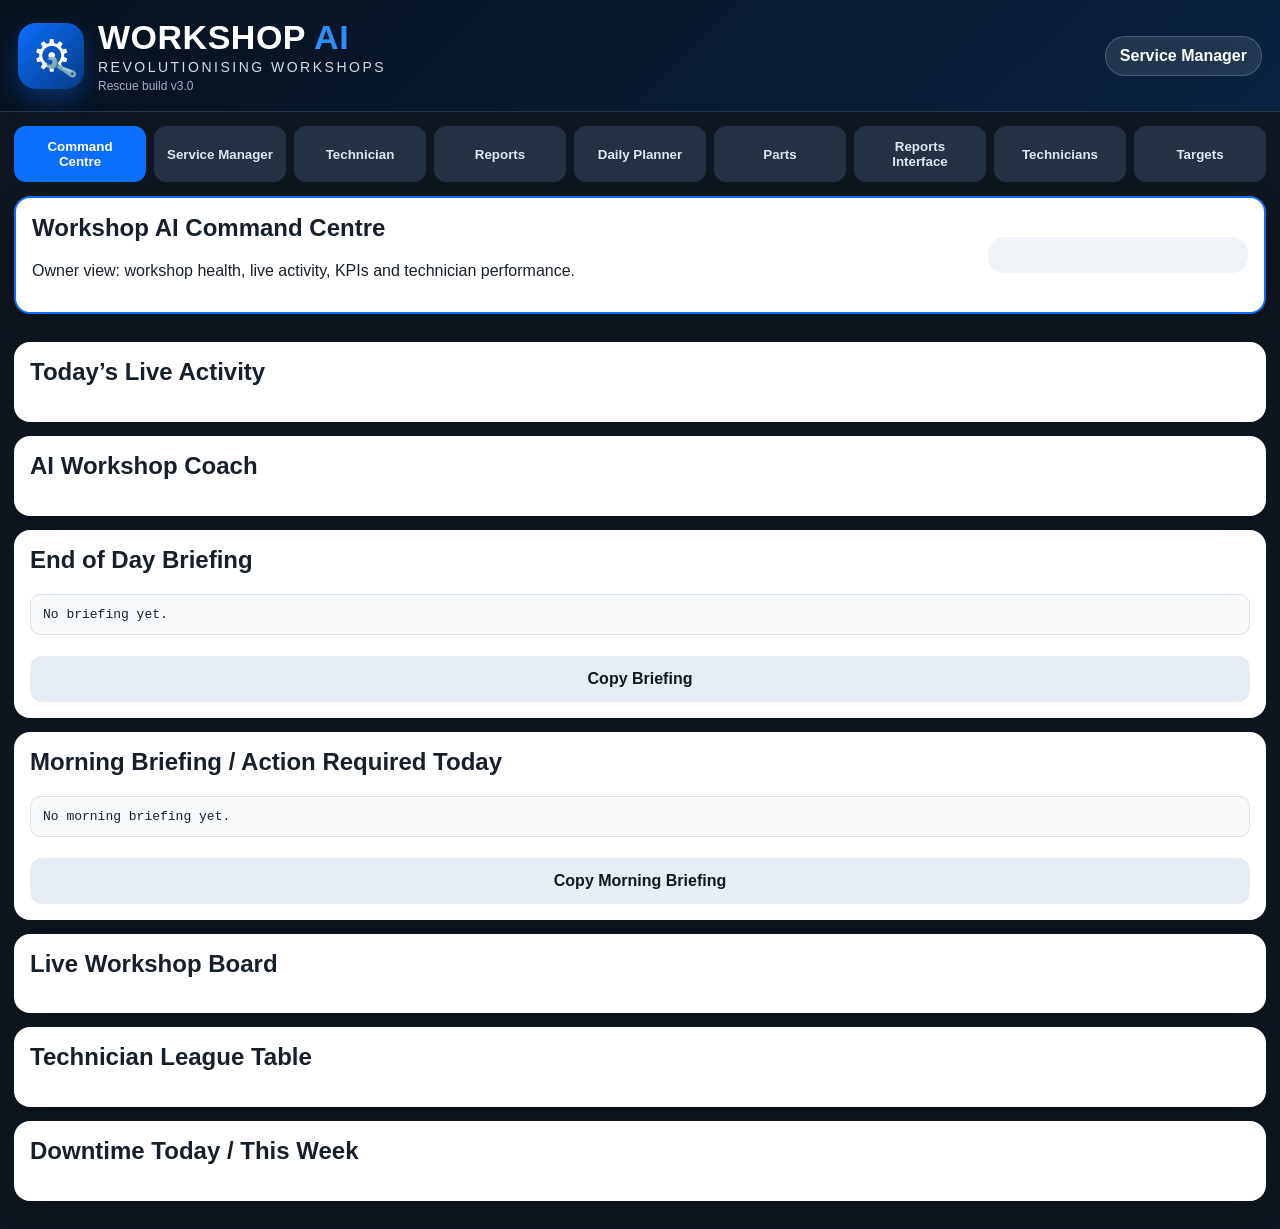
==== commit ccf9b20f: "Add files via upload" ====
--- a/index.html
+++ b/index.html
@@ -628,7 +628,7 @@
 }
 if($("addTechnicianBtn")) $("addTechnicianBtn").addEventListener("click",addTechnician);
 
-function render(){populateTechnicianSelects();renderManager();renderCompletedReportsInbox();renderTech();renderDash();renderTechnicianSetup();renderReportsInterface();renderDailyPlanner();renderPartsQueues();renderPartsManagement();renderFutureBookings();renderEndOfDayBriefing();loadTargetsInputs()}function renderManager(){$("managerJobs").innerHTML=jobs.length?jobs.map(j=>card(j,true,true)).join(""):"No jobs loaded yet."}
+function render(){populateTechnicianSelects();renderManager();renderCompletedReportsInbox();renderTech();renderDash();renderTechnicianSetup();renderReportsInterface();renderDailyPlanner();renderPartsQueues();renderPartsManagement();renderFutureBookings();renderEndOfDayBriefing();loadTargetsInputs()}function renderManager(){const activeJobs=jobs.filter(j=>!completed(j));$("managerJobs").innerHTML=activeJobs.length?activeJobs.map(j=>card(j,true,true)).join(""):"No active jobs. Completed jobs remain in Completed Technician Write-Ups / Reports."}
 function renderCompletedReportsInbox(){
   const el=$("completedReportsInbox");
   if(!el) return;
@@ -754,7 +754,7 @@
   if($("ownerDowntimeReports")) $("ownerDowntimeReports").innerHTML=html;
 }
 
-function makeReport(j){const eff=efficiency(Number(j.hours||0),Number(j.actualHours||0));return `PCA WORKSHOP AI REPORT\\n\\nJob Number: ${j.jobNo}\\nRegistration: ${j.reg}\\nVehicle: ${j.make||"Not entered"} ${j.model||""}\\nMileage: ${j.mileage||"Not entered"}\\nCustomer: ${j.customer||"Not entered"}\\nTelephone: ${j.phone||"Not entered"}\\n\\nCreated: ${fmt(j.createdAt)}\\nBooking Date: ${j.bookingDate}\\nCompleted: ${fmt(j.completedAt)}\\n\\nJob Type: ${j.type}\\nTechnician: ${j.technician}\\nLabour Hours Allowed: ${j.hours}\\nActual Hours Clocked: ${(j.actualHours||0).toFixed(2)}\\nEfficiency: ${pct(eff)}\\nMOT: ${j.mot}\\nPriority: ${j.priority}\\nStatus: ${j.status}\\nCustomer Authorisation: ${j.auth}\\nPhotos Added: ${j.photoCount}\\n\\nAI JOB SUMMARY\\n${jobSummary(j)}\\n\\nWORK REQUIRED\\n${j.workRequired||"Not entered"}\\n\\nJOB DESCRIPTION\\n${j.complaint||"Not entered"}\\n\\nTECHNICIAN FINDINGS\\n${j.findings||"Not entered"}\\n\\nREPAIR CARRIED OUT\\n${j.repair||"Not entered"}\\n\\nPARTS USED / REQUIRED\\n${j.parts||"Not entered"}\\n\\nADVISORIES\\n${j.advisories||"None entered"}\\n\\nDRAGON 2000 DESCRIPTION\\n${dragon(j)}\\n\\nTIMELINE EVENTS\\n${(j.timeline||[]).map(t=>`${timeOnly(t.time)} - ${t.title}: ${t.detail}`).join("\\n")}`}function jobSummary(j){let bits=[];if(j.findings)bits.push(j.findings);if(j.repair)bits.push(j.repair);if(j.advisories)bits.push("Advisories: "+j.advisories);return bits.length?bits.join(" "):"Job opened. Awaiting technician findings and repair summary."}function dragon(j){return (j.repair||j.findings||j.workRequired||"Job opened. Awaiting technician update.").slice(0,220)}function amendHours(id){const j=jobs.find(x=>x.id===id);if(!j)return;const newHours=Number(prompt(`Current hours: ${j.hours}\\nEnter new labour hours:`));if(!newHours||newHours<=0)return;addTimeline(j,"⏱ Labour hours amended",`Hours changed from ${j.hours} to ${newHours} by Service Manager.`);j.hours=newHours;if(j.report)j.report=makeReport(j);save();render()}function reassignTech(id){const j=jobs.find(x=>x.id===id);if(!j)return;const newTech=prompt(`Current technician: ${j.technician}\\nEnter new technician:`);if(!newTech)return;addTimeline(j,"👨‍🔧 Technician reassigned",`Changed from ${j.technician} to ${newTech} by Service Manager.`);j.technician=newTech;save();render()}function managerComment(id){const j=jobs.find(x=>x.id===id);if(!j)return;const text=prompt("Add manager comment to timeline:");if(!text)return;addTimeline(j,"💬 Manager comment",text);save();render()}function renderDash(){const totalAllowed=jobs.reduce((s,j)=>s+Number(j.hours||0),0);const totalActual=jobs.reduce((s,j)=>s+Number(j.actualHours||0),0);const workshopEff=efficiency(totalAllowed,totalActual);const utilisation=targets.availableHours>0?(totalAllowed/targets.availableHours)*100:null;const retail=sumType("Retail"),internal=sumType("Internal"),warranty=sumType("Warranty");const internalCompleted=jobs.filter(j=>j.type==="Internal"&&completed(j)).length;const waitingParts=jobs.filter(j=>j.status&&j.status.includes("Awaiting Parts")).length;const health=garageHealth({workshopEff,utilisation,retail,internal,warranty,internalCompleted,waitingParts});$("healthScore").innerHTML=`Garage Health: ${health.score}/100 ${health.score>=85?"🟢":health.score>=65?"🟠":"🔴"}<br><span>${health.message}</span>`;$("ownerStats").innerHTML=`<div class="stat"><strong>${jobs.length}</strong>Jobs</div><div class="stat"><strong>${totalAllowed.toFixed(1)}</strong>Allowed Hrs</div><div class="stat"><strong>${totalActual.toFixed(1)}</strong>Actual Hrs</div><div class="stat"><strong>${pct(workshopEff)}</strong>Efficiency</div><div class="stat"><strong>${pct(utilisation)}</strong>Utilisation</div>`;renderLiveActivity();renderCoach({workshopEff,utilisation,retail,internal,warranty,internalCompleted,waitingParts});renderLeague("leagueTable");renderLeague("leagueTableOwner");renderScorecard({workshopEff,utilisation,retail,internal,warranty,internalCompleted});renderStatusBoard("statusBoard");renderStatusBoard("ownerStatusBoard");renderWorkload();renderDowntimeReports()}function garageHealth(m){let score=100;if(m.workshopEff!==null&&m.workshopEff<(targets.efficiency||95))score-=15;if(m.utilisation!==null&&m.utilisation<85)score-=15;if(targets.retailHours&&m.retail<targets.retailHours)score-=15;if(targets.internalCars&&m.internalCompleted<targets.internalCars)score-=10;if(m.waitingParts>0)score-=5*Math.min(m.waitingParts,3);score=Math.max(0,Math.round(score));return {score,message:score>=85?"Workshop is performing strongly.":score>=65?"Workshop needs attention in some areas.":"Workshop requires urgent management focus."}}function allEvents(){let events=[];jobs.forEach(j=>{ensureTimeline(j).forEach(t=>events.push({...t,reg:j.reg,jobNo:j.jobNo,tech:j.technician}))});return events.sort((a,b)=>new Date(b.time)-new Date(a.time)).slice(0,25)}function renderLiveActivity(){$("liveActivity").innerHTML=allEvents().length?allEvents().map(e=>`<div class="timeline-item"><strong>${timeOnly(e.time)} — ${e.reg} — ${e.title}</strong><small>${fmt(e.time)} | ${e.tech}</small><p>${e.detail||""}</p></div>`).join(""):"No activity yet."}function sumType(type){return jobs.filter(j=>j.type===type&&completed(j)).reduce((s,j)=>s+Number(j.hours||0),0)}function kpiCard(label,target,actual,unit=""){const pctDone=target>0?(actual/target)*100:null;let cls="warn";if(pctDone===null)cls="warn";else if(pctDone>=100)cls="good";else if(pctDone<80)cls="bad";return `<div class="job-card ${cls}"><h3>${label}</h3><p><strong>${actual.toFixed?actual.toFixed(1):actual}${unit}</strong> / ${target||0}${unit} ${pctDone!==null?`(${pctDone.toFixed(0)}%)`:""}</p><div class="progress"><div class="bar ${cls}" style="width:${Math.min(100,pctDone||0)}%"></div></div></div>`}function renderScorecard(m){$("kpiScorecard").innerHTML=kpiCard("Workshop efficiency",targets.efficiency||95,m.workshopEff||0,"%")+kpiCard("Workshop utilisation",100,m.utilisation||0,"%")+kpiCard("Retail hours completed",targets.retailHours,m.retail," hrs")+kpiCard("Warranty hours completed",targets.warrantyHours,m.warranty," hrs")+kpiCard("Internal hours completed",targets.internalHours,m.internal," hrs")+kpiCard("Internal cars completed",targets.internalCars,m.internalCompleted,"")}function techMetrics(t){const list=jobs.filter(j=>j.technician===t);const allowed=list.reduce((s,j)=>s+Number(j.hours||0),0);const actual=list.reduce((s,j)=>s+Number(j.actualHours||0),0);return {tech:t,jobs:list.length,allowed,actual,eff:efficiency(allowed,actual),retail:list.filter(j=>j.type==="Retail").reduce((s,j)=>s+Number(j.hours||0),0),warranty:list.filter(j=>j.type==="Warranty").reduce((s,j)=>s+Number(j.hours||0),0),internal:list.filter(j=>j.type==="Internal").reduce((s,j)=>s+Number(j.hours||0),0)}}function renderLeague(id){const rows=getTechs().map(techMetrics).sort((a,b)=>(b.eff||0)-(a.eff||0));$(id).innerHTML=`<table><thead><tr><th>Rank</th><th>Technician</th><th>Efficiency</th><th>Hours Sold</th><th>Hours Clocked</th><th>Jobs</th><th>Retail</th><th>Warranty</th><th>Internal</th></tr></thead><tbody>${rows.map((r,i)=>`<tr><td>${i===0?"🥇":i===1?"🥈":i===2?"🥉":i+1}</td><td>${r.tech}</td><td>${pct(r.eff)}</td><td>${r.allowed.toFixed(1)}</td><td>${r.actual.toFixed(1)}</td><td>${r.jobs}</td><td>${r.retail.toFixed(1)}</td><td>${r.warranty.toFixed(1)}</td><td>${r.internal.toFixed(1)}</td></tr>`).join("")}</tbody></table>`}function renderCoach(m){let notes=[];if(m.workshopEff!==null&&m.workshopEff<(targets.efficiency||95))notes.push(["Improve workshop efficiency",`Workshop efficiency is ${m.workshopEff.toFixed(0)}%, below the ${targets.efficiency||95}% target. Review jobs where actual clocked time exceeded allocated hours.`,"bad"]);else notes.push(["Efficiency on target","Workshop efficiency is currently on or above target based on completed clocked work.","good"]);if(m.utilisation!==null&&m.utilisation<85)notes.push(["Increase workshop utilisation",`Allocated hours are ${m.utilisation.toFixed(0)}% of available capacity. Look for extra retail work or bring internal prep forward.`,"warn"]);if(targets.retailHours&&m.retail<targets.retailHours)notes.push(["Retail hours below target",`Retail completed hours are ${m.retail.toFixed(1)} against a target of ${targets.retailHours}. Prioritise authorised retail work today.`,"bad"]);if(targets.internalCars&&m.internalCompleted<targets.internalCars)notes.push(["Internal cars need attention",`Internal cars completed are ${m.internalCompleted} against a target of ${targets.internalCars}. Review sales prep bottlenecks.`,"warn"]);if(m.waitingParts>0)notes.push(["Parts delay risk",`${m.waitingParts} job(s) are awaiting parts. Review parts queue to reduce technician downtime.`,"warn"]);$("ownerCoach").innerHTML=notes.map(n=>`<div class="coach-card ${n[2]}"><h3>${n[0]}</h3><p>${n[1]}</p></div>`).join("")}function renderStatusBoard(id){const statuses=["🔵 Waiting to Start","🟡 Diagnosis","🟠 Awaiting Parts","🟣 Awaiting Customer Approval","🟢 Repair Complete","✅ Ready for Collection"];$(id).innerHTML=statuses.map(st=>{const list=jobs.filter(j=>j.status===st);return `<div class="board-column" data-status="${st}"><h3>${st}</h3>${list.length?list.map(j=>`<div class="board-job" draggable="true" data-job-id="${j.id}"><strong>${j.reg}</strong><br>${j.technician} | ${j.hours} hrs<br>${j.type} | ${j.mot}<br><button onclick="showTimelineModal('${j.id}')">Timeline</button></div>`).join(""):"<p class='muted'>No jobs</p>"}</div>`}).join("");setTimeout(enableDragDropBoard,0)}function renderWorkload(){$("workload").innerHTML=getTechs().map(t=>{const r=techMetrics(t);return `<div class="job-card"><h3>${t}</h3><p>${r.jobs} jobs | ${r.allowed.toFixed(1)} allowed hrs | ${r.actual.toFixed(1)} actual hrs | Efficiency: ${pct(r.eff)}</p></div>`}).join("")}
+function makeReport(j){const eff=efficiency(Number(j.hours||0),Number(j.actualHours||0));return `PCA WORKSHOP AI REPORT\n\nJob Number: ${j.jobNo}\nRegistration: ${j.reg}\nVehicle: ${j.make||"Not entered"} ${j.model||""}\nMileage: ${j.mileage||"Not entered"}\nCustomer: ${j.customer||"Not entered"}\nTelephone: ${j.phone||"Not entered"}\n\nCreated: ${fmt(j.createdAt)}\nBooking Date: ${j.bookingDate}\nCompleted: ${fmt(j.completedAt)}\n\nJob Type: ${j.type}\nTechnician: ${j.technician}\nLabour Hours Allowed: ${j.hours}\nActual Hours Clocked: ${(j.actualHours||0).toFixed(2)}\nEfficiency: ${pct(eff)}\nMOT: ${j.mot}\nPriority: ${j.priority}\nStatus: ${j.status}\nCustomer Authorisation: ${j.auth}\nPhotos Added: ${j.photoCount}\n\nAI JOB SUMMARY\n${jobSummary(j)}\n\nWORK REQUIRED\n${j.workRequired||"Not entered"}\n\nJOB DESCRIPTION\n${j.complaint||"Not entered"}\n\nTECHNICIAN FINDINGS\n${j.findings||"Not entered"}\n\nREPAIR CARRIED OUT\n${j.repair||"Not entered"}\n\nPARTS USED / REQUIRED\n${j.parts||"Not entered"}\n\nADVISORIES\n${j.advisories||"None entered"}\n\nDRAGON 2000 DESCRIPTION\n${dragon(j)}\n\nTIMELINE EVENTS\n${(j.timeline||[]).map(t=>`${timeOnly(t.time)} - ${t.title}: ${t.detail}`).join("\n")}`}function jobSummary(j){let bits=[];if(j.findings)bits.push(j.findings);if(j.repair)bits.push(j.repair);if(j.advisories)bits.push("Advisories: "+j.advisories);return bits.length?bits.join(" "):"Job opened. Awaiting technician findings and repair summary."}function dragon(j){return (j.repair||j.findings||j.workRequired||"Job opened. Awaiting technician update.").slice(0,220)}function amendHours(id){const j=jobs.find(x=>x.id===id);if(!j)return;const newHours=Number(prompt(`Current hours: ${j.hours}\nEnter new labour hours:`));if(!newHours||newHours<=0)return;addTimeline(j,"⏱ Labour hours amended",`Hours changed from ${j.hours} to ${newHours} by Service Manager.`);j.hours=newHours;if(j.report)j.report=makeReport(j);save();render()}function reassignTech(id){const j=jobs.find(x=>x.id===id);if(!j)return;const newTech=prompt(`Current technician: ${j.technician}\nEnter new technician:`);if(!newTech)return;addTimeline(j,"👨‍🔧 Technician reassigned",`Changed from ${j.technician} to ${newTech} by Service Manager.`);j.technician=newTech;save();render()}function managerComment(id){const j=jobs.find(x=>x.id===id);if(!j)return;const text=prompt("Add manager comment to timeline:");if(!text)return;addTimeline(j,"💬 Manager comment",text);save();render()}function renderDash(){const totalAllowed=jobs.reduce((s,j)=>s+Number(j.hours||0),0);const totalActual=jobs.reduce((s,j)=>s+Number(j.actualHours||0),0);const workshopEff=efficiency(totalAllowed,totalActual);const utilisation=targets.availableHours>0?(totalAllowed/targets.availableHours)*100:null;const retail=sumType("Retail"),internal=sumType("Internal"),warranty=sumType("Warranty");const internalCompleted=jobs.filter(j=>j.type==="Internal"&&completed(j)).length;const waitingParts=jobs.filter(j=>j.status&&j.status.includes("Awaiting Parts")).length;const health=garageHealth({workshopEff,utilisation,retail,internal,warranty,internalCompleted,waitingParts});$("healthScore").innerHTML=`Garage Health: ${health.score}/100 ${health.score>=85?"🟢":health.score>=65?"🟠":"🔴"}<br><span>${health.message}</span>`;$("ownerStats").innerHTML=`<div class="stat"><strong>${jobs.length}</strong>Jobs</div><div class="stat"><strong>${totalAllowed.toFixed(1)}</strong>Allowed Hrs</div><div class="stat"><strong>${totalActual.toFixed(1)}</strong>Actual Hrs</div><div class="stat"><strong>${pct(workshopEff)}</strong>Efficiency</div><div class="stat"><strong>${pct(utilisation)}</strong>Utilisation</div>`;renderLiveActivity();renderCoach({workshopEff,utilisation,retail,internal,warranty,internalCompleted,waitingParts});renderLeague("leagueTable");renderLeague("leagueTableOwner");renderScorecard({workshopEff,utilisation,retail,internal,warranty,internalCompleted});renderStatusBoard("statusBoard");renderStatusBoard("ownerStatusBoard");renderWorkload();renderDowntimeReports()}function garageHealth(m){let score=100;if(m.workshopEff!==null&&m.workshopEff<(targets.efficiency||95))score-=15;if(m.utilisation!==null&&m.utilisation<85)score-=15;if(targets.retailHours&&m.retail<targets.retailHours)score-=15;if(targets.internalCars&&m.internalCompleted<targets.internalCars)score-=10;if(m.waitingParts>0)score-=5*Math.min(m.waitingParts,3);score=Math.max(0,Math.round(score));return {score,message:score>=85?"Workshop is performing strongly.":score>=65?"Workshop needs attention in some areas.":"Workshop requires urgent management focus."}}function allEvents(){let events=[];jobs.forEach(j=>{ensureTimeline(j).forEach(t=>events.push({...t,reg:j.reg,jobNo:j.jobNo,tech:j.technician}))});return events.sort((a,b)=>new Date(b.time)-new Date(a.time)).slice(0,25)}function renderLiveActivity(){$("liveActivity").innerHTML=allEvents().length?allEvents().map(e=>`<div class="timeline-item"><strong>${timeOnly(e.time)} — ${e.reg} — ${e.title}</strong><small>${fmt(e.time)} | ${e.tech}</small><p>${e.detail||""}</p></div>`).join(""):"No activity yet."}function sumType(type){return jobs.filter(j=>j.type===type&&completed(j)).reduce((s,j)=>s+Number(j.hours||0),0)}function kpiCard(label,target,actual,unit=""){const pctDone=target>0?(actual/target)*100:null;let cls="warn";if(pctDone===null)cls="warn";else if(pctDone>=100)cls="good";else if(pctDone<80)cls="bad";return `<div class="job-card ${cls}"><h3>${label}</h3><p><strong>${actual.toFixed?actual.toFixed(1):actual}${unit}</strong> / ${target||0}${unit} ${pctDone!==null?`(${pctDone.toFixed(0)}%)`:""}</p><div class="progress"><div class="bar ${cls}" style="width:${Math.min(100,pctDone||0)}%"></div></div></div>`}function renderScorecard(m){$("kpiScorecard").innerHTML=kpiCard("Workshop efficiency",targets.efficiency||95,m.workshopEff||0,"%")+kpiCard("Workshop utilisation",100,m.utilisation||0,"%")+kpiCard("Retail hours completed",targets.retailHours,m.retail," hrs")+kpiCard("Warranty hours completed",targets.warrantyHours,m.warranty," hrs")+kpiCard("Internal hours completed",targets.internalHours,m.internal," hrs")+kpiCard("Internal cars completed",targets.internalCars,m.internalCompleted,"")}function techMetrics(t){const list=jobs.filter(j=>j.technician===t);const allowed=list.reduce((s,j)=>s+Number(j.hours||0),0);const actual=list.reduce((s,j)=>s+Number(j.actualHours||0),0);return {tech:t,jobs:list.length,allowed,actual,eff:efficiency(allowed,actual),retail:list.filter(j=>j.type==="Retail").reduce((s,j)=>s+Number(j.hours||0),0),warranty:list.filter(j=>j.type==="Warranty").reduce((s,j)=>s+Number(j.hours||0),0),internal:list.filter(j=>j.type==="Internal").reduce((s,j)=>s+Number(j.hours||0),0)}}function renderLeague(id){const rows=getTechs().map(techMetrics).sort((a,b)=>(b.eff||0)-(a.eff||0));$(id).innerHTML=`<table><thead><tr><th>Rank</th><th>Technician</th><th>Efficiency</th><th>Hours Sold</th><th>Hours Clocked</th><th>Jobs</th><th>Retail</th><th>Warranty</th><th>Internal</th></tr></thead><tbody>${rows.map((r,i)=>`<tr><td>${i===0?"🥇":i===1?"🥈":i===2?"🥉":i+1}</td><td>${r.tech}</td><td>${pct(r.eff)}</td><td>${r.allowed.toFixed(1)}</td><td>${r.actual.toFixed(1)}</td><td>${r.jobs}</td><td>${r.retail.toFixed(1)}</td><td>${r.warranty.toFixed(1)}</td><td>${r.internal.toFixed(1)}</td></tr>`).join("")}</tbody></table>`}function renderCoach(m){let notes=[];if(m.workshopEff!==null&&m.workshopEff<(targets.efficiency||95))notes.push(["Improve workshop efficiency",`Workshop efficiency is ${m.workshopEff.toFixed(0)}%, below the ${targets.efficiency||95}% target. Review jobs where actual clocked time exceeded allocated hours.`,"bad"]);else notes.push(["Efficiency on target","Workshop efficiency is currently on or above target based on completed clocked work.","good"]);if(m.utilisation!==null&&m.utilisation<85)notes.push(["Increase workshop utilisation",`Allocated hours are ${m.utilisation.toFixed(0)}% of available capacity. Look for extra retail work or bring internal prep forward.`,"warn"]);if(targets.retailHours&&m.retail<targets.retailHours)notes.push(["Retail hours below target",`Retail completed hours are ${m.retail.toFixed(1)} against a target of ${targets.retailHours}. Prioritise authorised retail work today.`,"bad"]);if(targets.internalCars&&m.internalCompleted<targets.internalCars)notes.push(["Internal cars need attention",`Internal cars completed are ${m.internalCompleted} against a target of ${targets.internalCars}. Review sales prep bottlenecks.`,"warn"]);if(m.waitingParts>0)notes.push(["Parts delay risk",`${m.waitingParts} job(s) are awaiting parts. Review parts queue to reduce technician downtime.`,"warn"]);$("ownerCoach").innerHTML=notes.map(n=>`<div class="coach-card ${n[2]}"><h3>${n[0]}</h3><p>${n[1]}</p></div>`).join("")}function renderStatusBoard(id){const statuses=["🔵 Waiting to Start","🟡 Diagnosis","🟠 Awaiting Parts","🟣 Awaiting Customer Approval","🟢 Repair Complete","✅ Ready for Collection"];$(id).innerHTML=statuses.map(st=>{const list=jobs.filter(j=>j.status===st);return `<div class="board-column" data-status="${st}"><h3>${st}</h3>${list.length?list.map(j=>`<div class="board-job" draggable="true" data-job-id="${j.id}"><strong>${j.reg}</strong><br>${j.technician} | ${j.hours} hrs<br>${j.type} | ${j.mot}<br><button onclick="showTimelineModal('${j.id}')">Timeline</button></div>`).join(""):"<p class='muted'>No jobs</p>"}</div>`}).join("");setTimeout(enableDragDropBoard,0)}function renderWorkload(){$("workload").innerHTML=getTechs().map(t=>{const r=techMetrics(t);return `<div class="job-card"><h3>${t}</h3><p>${r.jobs} jobs | ${r.allowed.toFixed(1)} allowed hrs | ${r.actual.toFixed(1)} actual hrs | Efficiency: ${pct(r.eff)}</p></div>`}).join("")}
 function renderReportsInterface(){
   if(!$("reportsTopStats")) return;
   const totalAllowed=jobs.reduce((s,j)=>s+Number(j.hours||0),0);
@@ -1082,7 +1082,8 @@
   if(!actions.length) actions.push("No urgent actions. Workshop looks balanced for today.");
   return `WORKSHOP AI MORNING BRIEFING
 
-Today’s jobs booked: ${todayJobs.length}\nTomorrow’s jobs booked: ${jobsForDate(addDaysISO(1)).length}
+Today’s jobs booked: ${todayJobs.length}
+Tomorrow’s jobs booked: ${jobsForDate(addDaysISO(1)).length}
 Today’s allocated hours: ${totalTodayHours.toFixed(1)}
 Open jobs carried over: ${openJobs.length}
 Waiting for parts: ${waitingParts.length}
@@ -1090,10 +1091,12 @@
 Ready for collection: ${ready.length}
 
 Technician load today:
-${techLoads.map(t=>`${t.tech}: ${t.hrs.toFixed(1)} hrs / ${t.jobs} job(s)`).join("\n")}
+${techLoads.map(t=>`${t.tech}: ${t.hrs.toFixed(1)} hrs / ${t.jobs} job(s)`).join("
+")}
 
 ACTION REQUIRED TODAY
-${actions.map(a=>"• "+a).join("\n")}
+${actions.map(a=>"• "+a).join("
+")}
 
 SERVICE MANAGER PRIORITY
 Start with approvals, parts ETAs and ready-for-collection calls before allocating more work.`;
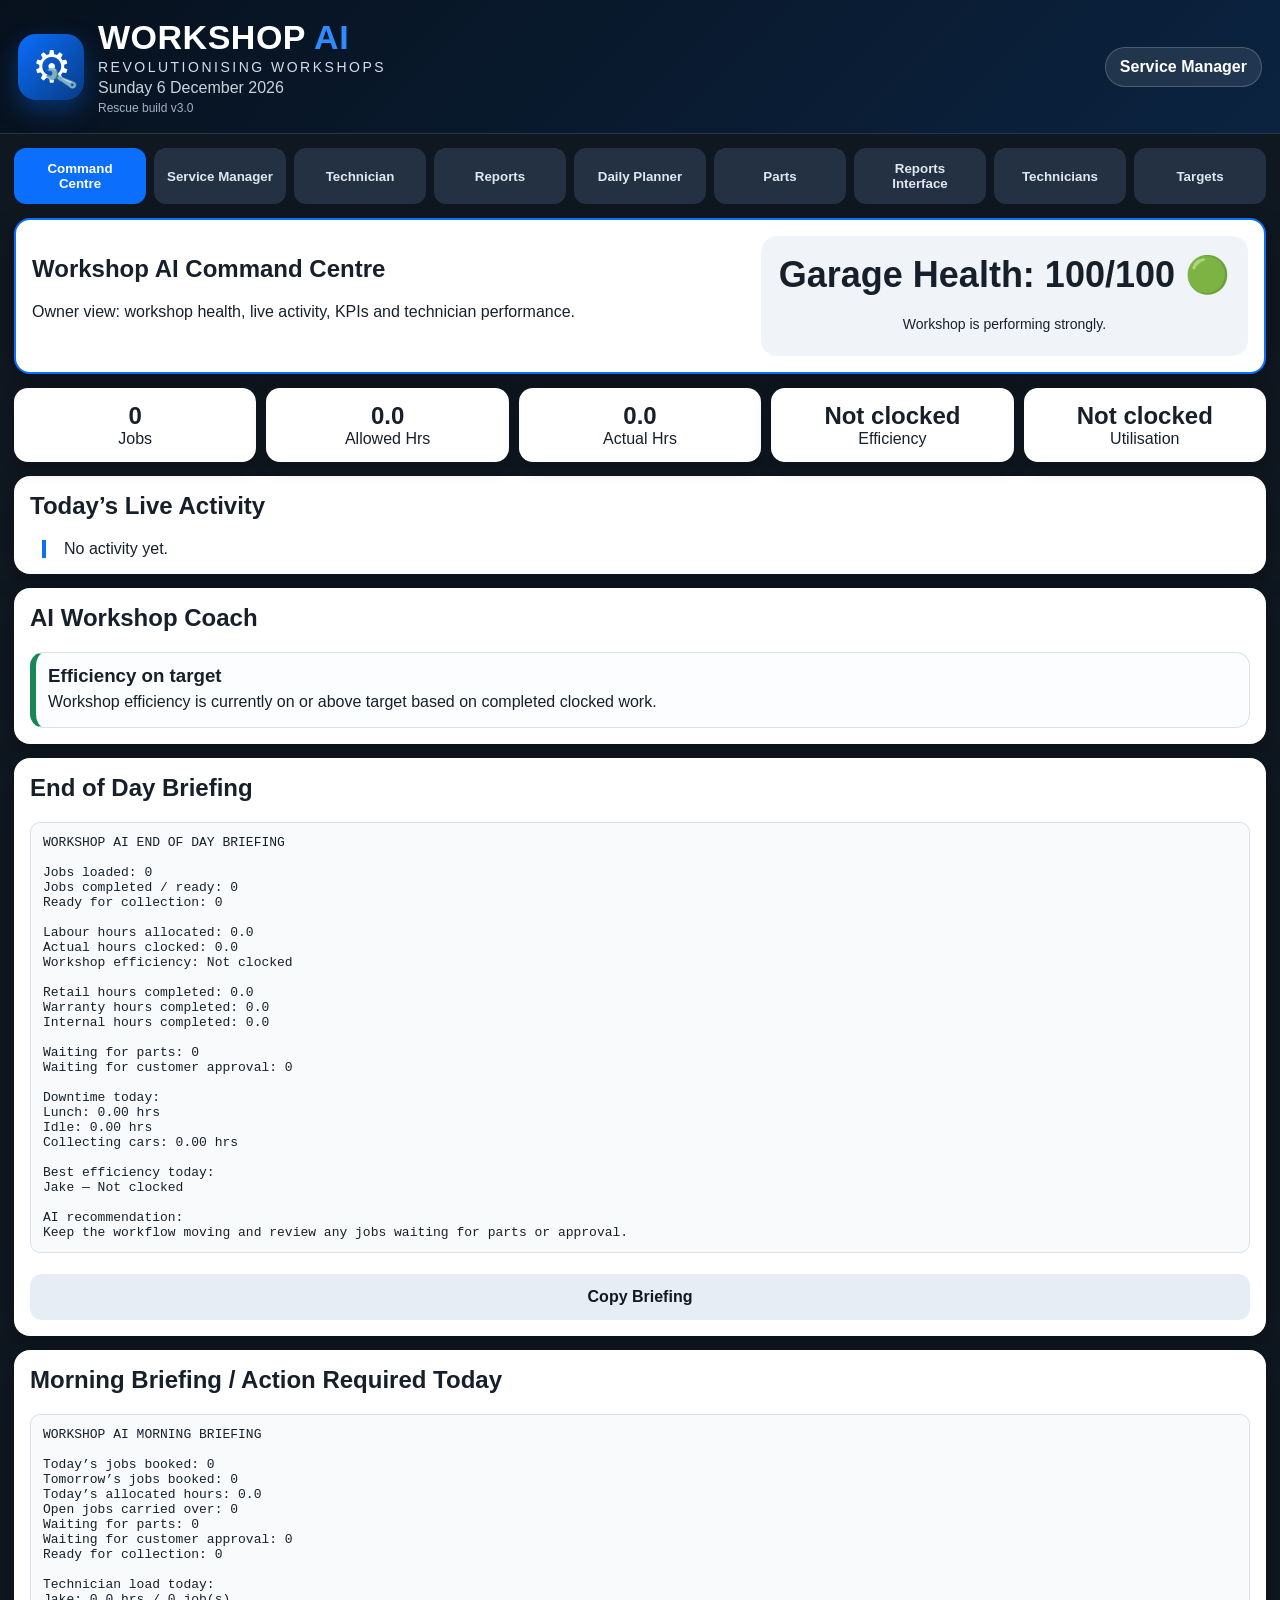
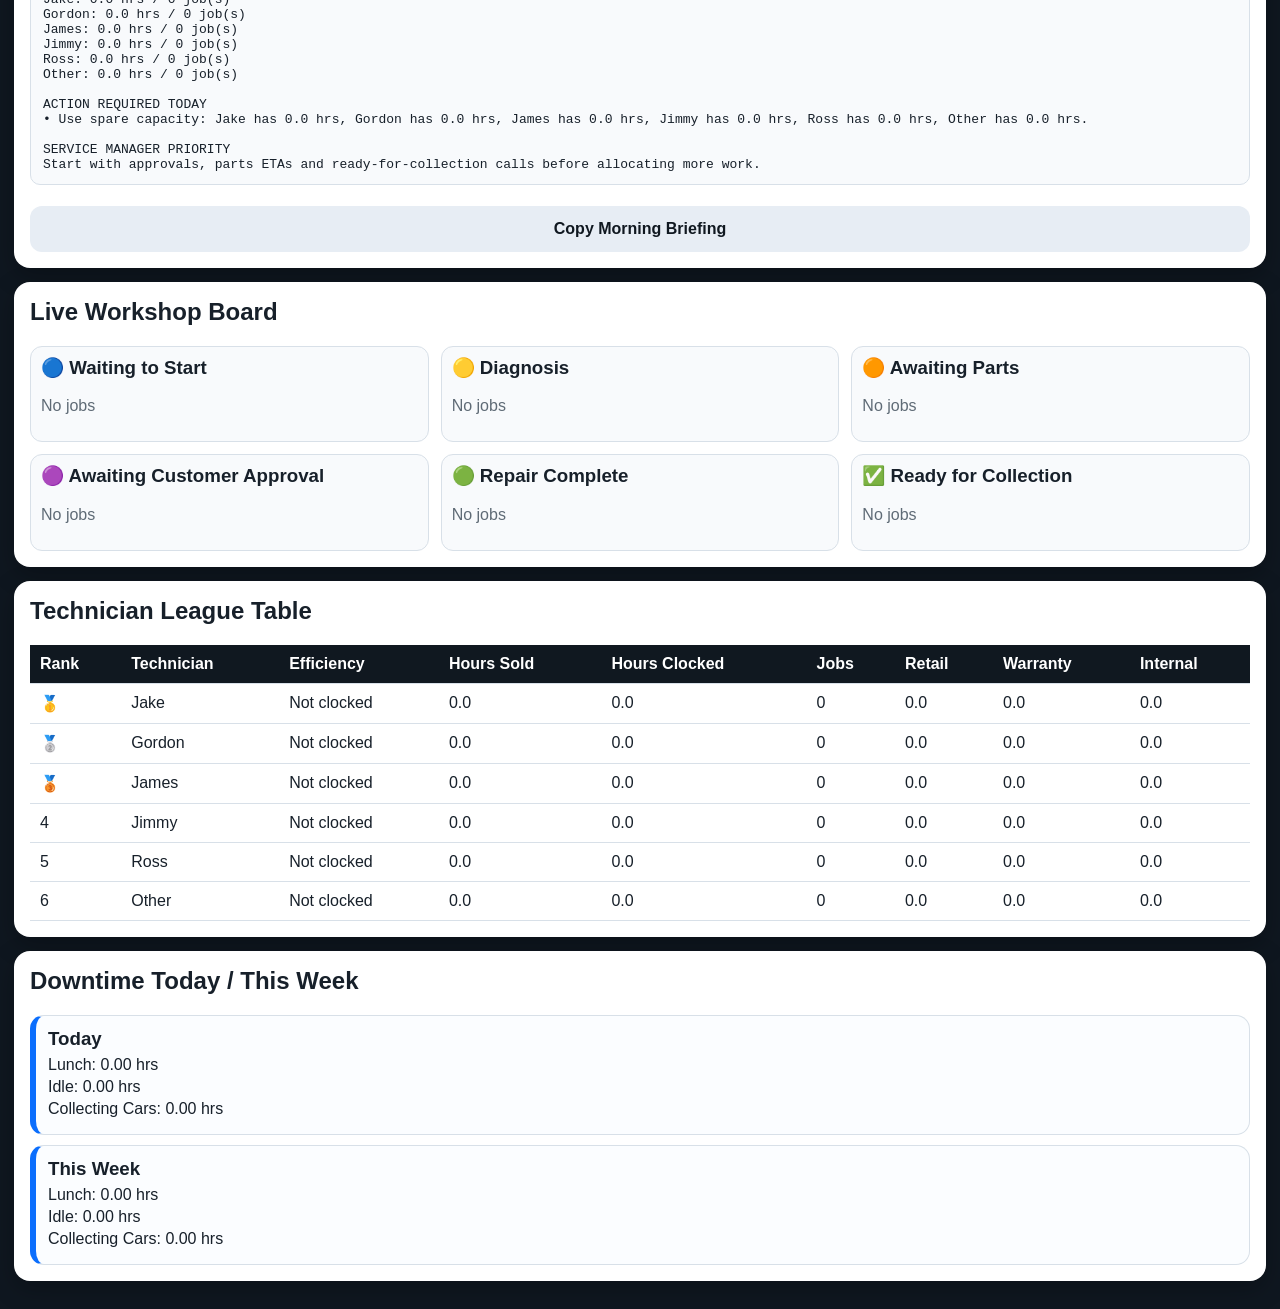
==== commit 92f7a2f7: "Add files via upload" ====
--- a/index.html
+++ b/index.html
@@ -628,7 +628,7 @@
 }
 if($("addTechnicianBtn")) $("addTechnicianBtn").addEventListener("click",addTechnician);
 
-function render(){populateTechnicianSelects();renderManager();renderCompletedReportsInbox();renderTech();renderDash();renderTechnicianSetup();renderReportsInterface();renderDailyPlanner();renderPartsQueues();renderPartsManagement();renderFutureBookings();renderEndOfDayBriefing();loadTargetsInputs()}function renderManager(){const activeJobs=jobs.filter(j=>!completed(j));$("managerJobs").innerHTML=activeJobs.length?activeJobs.map(j=>card(j,true,true)).join(""):"No active jobs. Completed jobs remain in Completed Technician Write-Ups / Reports."}
+function render(){populateTechnicianSelects();renderManager();renderCompletedReportsInbox();renderTech();renderDash();renderTechnicianSetup();renderReportsInterface();renderDailyPlanner();renderPartsQueues();renderPartsManagement();renderFutureBookings();renderEndOfDayBriefing();loadTargetsInputs()}function renderManager(){$("managerJobs").innerHTML=jobs.length?jobs.map(j=>card(j,true,true)).join(""):"No jobs loaded yet."}
 function renderCompletedReportsInbox(){
   const el=$("completedReportsInbox");
   if(!el) return;
@@ -754,7 +754,7 @@
   if($("ownerDowntimeReports")) $("ownerDowntimeReports").innerHTML=html;
 }
 
-function makeReport(j){const eff=efficiency(Number(j.hours||0),Number(j.actualHours||0));return `PCA WORKSHOP AI REPORT\n\nJob Number: ${j.jobNo}\nRegistration: ${j.reg}\nVehicle: ${j.make||"Not entered"} ${j.model||""}\nMileage: ${j.mileage||"Not entered"}\nCustomer: ${j.customer||"Not entered"}\nTelephone: ${j.phone||"Not entered"}\n\nCreated: ${fmt(j.createdAt)}\nBooking Date: ${j.bookingDate}\nCompleted: ${fmt(j.completedAt)}\n\nJob Type: ${j.type}\nTechnician: ${j.technician}\nLabour Hours Allowed: ${j.hours}\nActual Hours Clocked: ${(j.actualHours||0).toFixed(2)}\nEfficiency: ${pct(eff)}\nMOT: ${j.mot}\nPriority: ${j.priority}\nStatus: ${j.status}\nCustomer Authorisation: ${j.auth}\nPhotos Added: ${j.photoCount}\n\nAI JOB SUMMARY\n${jobSummary(j)}\n\nWORK REQUIRED\n${j.workRequired||"Not entered"}\n\nJOB DESCRIPTION\n${j.complaint||"Not entered"}\n\nTECHNICIAN FINDINGS\n${j.findings||"Not entered"}\n\nREPAIR CARRIED OUT\n${j.repair||"Not entered"}\n\nPARTS USED / REQUIRED\n${j.parts||"Not entered"}\n\nADVISORIES\n${j.advisories||"None entered"}\n\nDRAGON 2000 DESCRIPTION\n${dragon(j)}\n\nTIMELINE EVENTS\n${(j.timeline||[]).map(t=>`${timeOnly(t.time)} - ${t.title}: ${t.detail}`).join("\n")}`}function jobSummary(j){let bits=[];if(j.findings)bits.push(j.findings);if(j.repair)bits.push(j.repair);if(j.advisories)bits.push("Advisories: "+j.advisories);return bits.length?bits.join(" "):"Job opened. Awaiting technician findings and repair summary."}function dragon(j){return (j.repair||j.findings||j.workRequired||"Job opened. Awaiting technician update.").slice(0,220)}function amendHours(id){const j=jobs.find(x=>x.id===id);if(!j)return;const newHours=Number(prompt(`Current hours: ${j.hours}\nEnter new labour hours:`));if(!newHours||newHours<=0)return;addTimeline(j,"⏱ Labour hours amended",`Hours changed from ${j.hours} to ${newHours} by Service Manager.`);j.hours=newHours;if(j.report)j.report=makeReport(j);save();render()}function reassignTech(id){const j=jobs.find(x=>x.id===id);if(!j)return;const newTech=prompt(`Current technician: ${j.technician}\nEnter new technician:`);if(!newTech)return;addTimeline(j,"👨‍🔧 Technician reassigned",`Changed from ${j.technician} to ${newTech} by Service Manager.`);j.technician=newTech;save();render()}function managerComment(id){const j=jobs.find(x=>x.id===id);if(!j)return;const text=prompt("Add manager comment to timeline:");if(!text)return;addTimeline(j,"💬 Manager comment",text);save();render()}function renderDash(){const totalAllowed=jobs.reduce((s,j)=>s+Number(j.hours||0),0);const totalActual=jobs.reduce((s,j)=>s+Number(j.actualHours||0),0);const workshopEff=efficiency(totalAllowed,totalActual);const utilisation=targets.availableHours>0?(totalAllowed/targets.availableHours)*100:null;const retail=sumType("Retail"),internal=sumType("Internal"),warranty=sumType("Warranty");const internalCompleted=jobs.filter(j=>j.type==="Internal"&&completed(j)).length;const waitingParts=jobs.filter(j=>j.status&&j.status.includes("Awaiting Parts")).length;const health=garageHealth({workshopEff,utilisation,retail,internal,warranty,internalCompleted,waitingParts});$("healthScore").innerHTML=`Garage Health: ${health.score}/100 ${health.score>=85?"🟢":health.score>=65?"🟠":"🔴"}<br><span>${health.message}</span>`;$("ownerStats").innerHTML=`<div class="stat"><strong>${jobs.length}</strong>Jobs</div><div class="stat"><strong>${totalAllowed.toFixed(1)}</strong>Allowed Hrs</div><div class="stat"><strong>${totalActual.toFixed(1)}</strong>Actual Hrs</div><div class="stat"><strong>${pct(workshopEff)}</strong>Efficiency</div><div class="stat"><strong>${pct(utilisation)}</strong>Utilisation</div>`;renderLiveActivity();renderCoach({workshopEff,utilisation,retail,internal,warranty,internalCompleted,waitingParts});renderLeague("leagueTable");renderLeague("leagueTableOwner");renderScorecard({workshopEff,utilisation,retail,internal,warranty,internalCompleted});renderStatusBoard("statusBoard");renderStatusBoard("ownerStatusBoard");renderWorkload();renderDowntimeReports()}function garageHealth(m){let score=100;if(m.workshopEff!==null&&m.workshopEff<(targets.efficiency||95))score-=15;if(m.utilisation!==null&&m.utilisation<85)score-=15;if(targets.retailHours&&m.retail<targets.retailHours)score-=15;if(targets.internalCars&&m.internalCompleted<targets.internalCars)score-=10;if(m.waitingParts>0)score-=5*Math.min(m.waitingParts,3);score=Math.max(0,Math.round(score));return {score,message:score>=85?"Workshop is performing strongly.":score>=65?"Workshop needs attention in some areas.":"Workshop requires urgent management focus."}}function allEvents(){let events=[];jobs.forEach(j=>{ensureTimeline(j).forEach(t=>events.push({...t,reg:j.reg,jobNo:j.jobNo,tech:j.technician}))});return events.sort((a,b)=>new Date(b.time)-new Date(a.time)).slice(0,25)}function renderLiveActivity(){$("liveActivity").innerHTML=allEvents().length?allEvents().map(e=>`<div class="timeline-item"><strong>${timeOnly(e.time)} — ${e.reg} — ${e.title}</strong><small>${fmt(e.time)} | ${e.tech}</small><p>${e.detail||""}</p></div>`).join(""):"No activity yet."}function sumType(type){return jobs.filter(j=>j.type===type&&completed(j)).reduce((s,j)=>s+Number(j.hours||0),0)}function kpiCard(label,target,actual,unit=""){const pctDone=target>0?(actual/target)*100:null;let cls="warn";if(pctDone===null)cls="warn";else if(pctDone>=100)cls="good";else if(pctDone<80)cls="bad";return `<div class="job-card ${cls}"><h3>${label}</h3><p><strong>${actual.toFixed?actual.toFixed(1):actual}${unit}</strong> / ${target||0}${unit} ${pctDone!==null?`(${pctDone.toFixed(0)}%)`:""}</p><div class="progress"><div class="bar ${cls}" style="width:${Math.min(100,pctDone||0)}%"></div></div></div>`}function renderScorecard(m){$("kpiScorecard").innerHTML=kpiCard("Workshop efficiency",targets.efficiency||95,m.workshopEff||0,"%")+kpiCard("Workshop utilisation",100,m.utilisation||0,"%")+kpiCard("Retail hours completed",targets.retailHours,m.retail," hrs")+kpiCard("Warranty hours completed",targets.warrantyHours,m.warranty," hrs")+kpiCard("Internal hours completed",targets.internalHours,m.internal," hrs")+kpiCard("Internal cars completed",targets.internalCars,m.internalCompleted,"")}function techMetrics(t){const list=jobs.filter(j=>j.technician===t);const allowed=list.reduce((s,j)=>s+Number(j.hours||0),0);const actual=list.reduce((s,j)=>s+Number(j.actualHours||0),0);return {tech:t,jobs:list.length,allowed,actual,eff:efficiency(allowed,actual),retail:list.filter(j=>j.type==="Retail").reduce((s,j)=>s+Number(j.hours||0),0),warranty:list.filter(j=>j.type==="Warranty").reduce((s,j)=>s+Number(j.hours||0),0),internal:list.filter(j=>j.type==="Internal").reduce((s,j)=>s+Number(j.hours||0),0)}}function renderLeague(id){const rows=getTechs().map(techMetrics).sort((a,b)=>(b.eff||0)-(a.eff||0));$(id).innerHTML=`<table><thead><tr><th>Rank</th><th>Technician</th><th>Efficiency</th><th>Hours Sold</th><th>Hours Clocked</th><th>Jobs</th><th>Retail</th><th>Warranty</th><th>Internal</th></tr></thead><tbody>${rows.map((r,i)=>`<tr><td>${i===0?"🥇":i===1?"🥈":i===2?"🥉":i+1}</td><td>${r.tech}</td><td>${pct(r.eff)}</td><td>${r.allowed.toFixed(1)}</td><td>${r.actual.toFixed(1)}</td><td>${r.jobs}</td><td>${r.retail.toFixed(1)}</td><td>${r.warranty.toFixed(1)}</td><td>${r.internal.toFixed(1)}</td></tr>`).join("")}</tbody></table>`}function renderCoach(m){let notes=[];if(m.workshopEff!==null&&m.workshopEff<(targets.efficiency||95))notes.push(["Improve workshop efficiency",`Workshop efficiency is ${m.workshopEff.toFixed(0)}%, below the ${targets.efficiency||95}% target. Review jobs where actual clocked time exceeded allocated hours.`,"bad"]);else notes.push(["Efficiency on target","Workshop efficiency is currently on or above target based on completed clocked work.","good"]);if(m.utilisation!==null&&m.utilisation<85)notes.push(["Increase workshop utilisation",`Allocated hours are ${m.utilisation.toFixed(0)}% of available capacity. Look for extra retail work or bring internal prep forward.`,"warn"]);if(targets.retailHours&&m.retail<targets.retailHours)notes.push(["Retail hours below target",`Retail completed hours are ${m.retail.toFixed(1)} against a target of ${targets.retailHours}. Prioritise authorised retail work today.`,"bad"]);if(targets.internalCars&&m.internalCompleted<targets.internalCars)notes.push(["Internal cars need attention",`Internal cars completed are ${m.internalCompleted} against a target of ${targets.internalCars}. Review sales prep bottlenecks.`,"warn"]);if(m.waitingParts>0)notes.push(["Parts delay risk",`${m.waitingParts} job(s) are awaiting parts. Review parts queue to reduce technician downtime.`,"warn"]);$("ownerCoach").innerHTML=notes.map(n=>`<div class="coach-card ${n[2]}"><h3>${n[0]}</h3><p>${n[1]}</p></div>`).join("")}function renderStatusBoard(id){const statuses=["🔵 Waiting to Start","🟡 Diagnosis","🟠 Awaiting Parts","🟣 Awaiting Customer Approval","🟢 Repair Complete","✅ Ready for Collection"];$(id).innerHTML=statuses.map(st=>{const list=jobs.filter(j=>j.status===st);return `<div class="board-column" data-status="${st}"><h3>${st}</h3>${list.length?list.map(j=>`<div class="board-job" draggable="true" data-job-id="${j.id}"><strong>${j.reg}</strong><br>${j.technician} | ${j.hours} hrs<br>${j.type} | ${j.mot}<br><button onclick="showTimelineModal('${j.id}')">Timeline</button></div>`).join(""):"<p class='muted'>No jobs</p>"}</div>`}).join("");setTimeout(enableDragDropBoard,0)}function renderWorkload(){$("workload").innerHTML=getTechs().map(t=>{const r=techMetrics(t);return `<div class="job-card"><h3>${t}</h3><p>${r.jobs} jobs | ${r.allowed.toFixed(1)} allowed hrs | ${r.actual.toFixed(1)} actual hrs | Efficiency: ${pct(r.eff)}</p></div>`}).join("")}
+function makeReport(j){const eff=efficiency(Number(j.hours||0),Number(j.actualHours||0));return `PCA WORKSHOP AI REPORT\\n\\nJob Number: ${j.jobNo}\\nRegistration: ${j.reg}\\nVehicle: ${j.make||"Not entered"} ${j.model||""}\\nMileage: ${j.mileage||"Not entered"}\\nCustomer: ${j.customer||"Not entered"}\\nTelephone: ${j.phone||"Not entered"}\\n\\nCreated: ${fmt(j.createdAt)}\\nBooking Date: ${j.bookingDate}\\nCompleted: ${fmt(j.completedAt)}\\n\\nJob Type: ${j.type}\\nTechnician: ${j.technician}\\nLabour Hours Allowed: ${j.hours}\\nActual Hours Clocked: ${(j.actualHours||0).toFixed(2)}\\nEfficiency: ${pct(eff)}\\nMOT: ${j.mot}\\nPriority: ${j.priority}\\nStatus: ${j.status}\\nCustomer Authorisation: ${j.auth}\\nPhotos Added: ${j.photoCount}\\n\\nAI JOB SUMMARY\\n${jobSummary(j)}\\n\\nWORK REQUIRED\\n${j.workRequired||"Not entered"}\\n\\nJOB DESCRIPTION\\n${j.complaint||"Not entered"}\\n\\nTECHNICIAN FINDINGS\\n${j.findings||"Not entered"}\\n\\nREPAIR CARRIED OUT\\n${j.repair||"Not entered"}\\n\\nPARTS USED / REQUIRED\\n${j.parts||"Not entered"}\\n\\nADVISORIES\\n${j.advisories||"None entered"}\\n\\nDRAGON 2000 DESCRIPTION\\n${dragon(j)}\\n\\nTIMELINE EVENTS\\n${(j.timeline||[]).map(t=>`${timeOnly(t.time)} - ${t.title}: ${t.detail}`).join("\\n")}`}function jobSummary(j){let bits=[];if(j.findings)bits.push(j.findings);if(j.repair)bits.push(j.repair);if(j.advisories)bits.push("Advisories: "+j.advisories);return bits.length?bits.join(" "):"Job opened. Awaiting technician findings and repair summary."}function dragon(j){return (j.repair||j.findings||j.workRequired||"Job opened. Awaiting technician update.").slice(0,220)}function amendHours(id){const j=jobs.find(x=>x.id===id);if(!j)return;const newHours=Number(prompt(`Current hours: ${j.hours}\\nEnter new labour hours:`));if(!newHours||newHours<=0)return;addTimeline(j,"⏱ Labour hours amended",`Hours changed from ${j.hours} to ${newHours} by Service Manager.`);j.hours=newHours;if(j.report)j.report=makeReport(j);save();render()}function reassignTech(id){const j=jobs.find(x=>x.id===id);if(!j)return;const newTech=prompt(`Current technician: ${j.technician}\\nEnter new technician:`);if(!newTech)return;addTimeline(j,"👨‍🔧 Technician reassigned",`Changed from ${j.technician} to ${newTech} by Service Manager.`);j.technician=newTech;save();render()}function managerComment(id){const j=jobs.find(x=>x.id===id);if(!j)return;const text=prompt("Add manager comment to timeline:");if(!text)return;addTimeline(j,"💬 Manager comment",text);save();render()}function renderDash(){const totalAllowed=jobs.reduce((s,j)=>s+Number(j.hours||0),0);const totalActual=jobs.reduce((s,j)=>s+Number(j.actualHours||0),0);const workshopEff=efficiency(totalAllowed,totalActual);const utilisation=targets.availableHours>0?(totalAllowed/targets.availableHours)*100:null;const retail=sumType("Retail"),internal=sumType("Internal"),warranty=sumType("Warranty");const internalCompleted=jobs.filter(j=>j.type==="Internal"&&completed(j)).length;const waitingParts=jobs.filter(j=>j.status&&j.status.includes("Awaiting Parts")).length;const health=garageHealth({workshopEff,utilisation,retail,internal,warranty,internalCompleted,waitingParts});$("healthScore").innerHTML=`Garage Health: ${health.score}/100 ${health.score>=85?"🟢":health.score>=65?"🟠":"🔴"}<br><span>${health.message}</span>`;$("ownerStats").innerHTML=`<div class="stat"><strong>${jobs.length}</strong>Jobs</div><div class="stat"><strong>${totalAllowed.toFixed(1)}</strong>Allowed Hrs</div><div class="stat"><strong>${totalActual.toFixed(1)}</strong>Actual Hrs</div><div class="stat"><strong>${pct(workshopEff)}</strong>Efficiency</div><div class="stat"><strong>${pct(utilisation)}</strong>Utilisation</div>`;renderLiveActivity();renderCoach({workshopEff,utilisation,retail,internal,warranty,internalCompleted,waitingParts});renderLeague("leagueTable");renderLeague("leagueTableOwner");renderScorecard({workshopEff,utilisation,retail,internal,warranty,internalCompleted});renderStatusBoard("statusBoard");renderStatusBoard("ownerStatusBoard");renderWorkload();renderDowntimeReports()}function garageHealth(m){let score=100;if(m.workshopEff!==null&&m.workshopEff<(targets.efficiency||95))score-=15;if(m.utilisation!==null&&m.utilisation<85)score-=15;if(targets.retailHours&&m.retail<targets.retailHours)score-=15;if(targets.internalCars&&m.internalCompleted<targets.internalCars)score-=10;if(m.waitingParts>0)score-=5*Math.min(m.waitingParts,3);score=Math.max(0,Math.round(score));return {score,message:score>=85?"Workshop is performing strongly.":score>=65?"Workshop needs attention in some areas.":"Workshop requires urgent management focus."}}function allEvents(){let events=[];jobs.forEach(j=>{ensureTimeline(j).forEach(t=>events.push({...t,reg:j.reg,jobNo:j.jobNo,tech:j.technician}))});return events.sort((a,b)=>new Date(b.time)-new Date(a.time)).slice(0,25)}function renderLiveActivity(){$("liveActivity").innerHTML=allEvents().length?allEvents().map(e=>`<div class="timeline-item"><strong>${timeOnly(e.time)} — ${e.reg} — ${e.title}</strong><small>${fmt(e.time)} | ${e.tech}</small><p>${e.detail||""}</p></div>`).join(""):"No activity yet."}function sumType(type){return jobs.filter(j=>j.type===type&&completed(j)).reduce((s,j)=>s+Number(j.hours||0),0)}function kpiCard(label,target,actual,unit=""){const pctDone=target>0?(actual/target)*100:null;let cls="warn";if(pctDone===null)cls="warn";else if(pctDone>=100)cls="good";else if(pctDone<80)cls="bad";return `<div class="job-card ${cls}"><h3>${label}</h3><p><strong>${actual.toFixed?actual.toFixed(1):actual}${unit}</strong> / ${target||0}${unit} ${pctDone!==null?`(${pctDone.toFixed(0)}%)`:""}</p><div class="progress"><div class="bar ${cls}" style="width:${Math.min(100,pctDone||0)}%"></div></div></div>`}function renderScorecard(m){$("kpiScorecard").innerHTML=kpiCard("Workshop efficiency",targets.efficiency||95,m.workshopEff||0,"%")+kpiCard("Workshop utilisation",100,m.utilisation||0,"%")+kpiCard("Retail hours completed",targets.retailHours,m.retail," hrs")+kpiCard("Warranty hours completed",targets.warrantyHours,m.warranty," hrs")+kpiCard("Internal hours completed",targets.internalHours,m.internal," hrs")+kpiCard("Internal cars completed",targets.internalCars,m.internalCompleted,"")}function techMetrics(t){const list=jobs.filter(j=>j.technician===t);const allowed=list.reduce((s,j)=>s+Number(j.hours||0),0);const actual=list.reduce((s,j)=>s+Number(j.actualHours||0),0);return {tech:t,jobs:list.length,allowed,actual,eff:efficiency(allowed,actual),retail:list.filter(j=>j.type==="Retail").reduce((s,j)=>s+Number(j.hours||0),0),warranty:list.filter(j=>j.type==="Warranty").reduce((s,j)=>s+Number(j.hours||0),0),internal:list.filter(j=>j.type==="Internal").reduce((s,j)=>s+Number(j.hours||0),0)}}function renderLeague(id){const rows=getTechs().map(techMetrics).sort((a,b)=>(b.eff||0)-(a.eff||0));$(id).innerHTML=`<table><thead><tr><th>Rank</th><th>Technician</th><th>Efficiency</th><th>Hours Sold</th><th>Hours Clocked</th><th>Jobs</th><th>Retail</th><th>Warranty</th><th>Internal</th></tr></thead><tbody>${rows.map((r,i)=>`<tr><td>${i===0?"🥇":i===1?"🥈":i===2?"🥉":i+1}</td><td>${r.tech}</td><td>${pct(r.eff)}</td><td>${r.allowed.toFixed(1)}</td><td>${r.actual.toFixed(1)}</td><td>${r.jobs}</td><td>${r.retail.toFixed(1)}</td><td>${r.warranty.toFixed(1)}</td><td>${r.internal.toFixed(1)}</td></tr>`).join("")}</tbody></table>`}function renderCoach(m){let notes=[];if(m.workshopEff!==null&&m.workshopEff<(targets.efficiency||95))notes.push(["Improve workshop efficiency",`Workshop efficiency is ${m.workshopEff.toFixed(0)}%, below the ${targets.efficiency||95}% target. Review jobs where actual clocked time exceeded allocated hours.`,"bad"]);else notes.push(["Efficiency on target","Workshop efficiency is currently on or above target based on completed clocked work.","good"]);if(m.utilisation!==null&&m.utilisation<85)notes.push(["Increase workshop utilisation",`Allocated hours are ${m.utilisation.toFixed(0)}% of available capacity. Look for extra retail work or bring internal prep forward.`,"warn"]);if(targets.retailHours&&m.retail<targets.retailHours)notes.push(["Retail hours below target",`Retail completed hours are ${m.retail.toFixed(1)} against a target of ${targets.retailHours}. Prioritise authorised retail work today.`,"bad"]);if(targets.internalCars&&m.internalCompleted<targets.internalCars)notes.push(["Internal cars need attention",`Internal cars completed are ${m.internalCompleted} against a target of ${targets.internalCars}. Review sales prep bottlenecks.`,"warn"]);if(m.waitingParts>0)notes.push(["Parts delay risk",`${m.waitingParts} job(s) are awaiting parts. Review parts queue to reduce technician downtime.`,"warn"]);$("ownerCoach").innerHTML=notes.map(n=>`<div class="coach-card ${n[2]}"><h3>${n[0]}</h3><p>${n[1]}</p></div>`).join("")}function renderStatusBoard(id){const statuses=["🔵 Waiting to Start","🟡 Diagnosis","🟠 Awaiting Parts","🟣 Awaiting Customer Approval","🟢 Repair Complete","✅ Ready for Collection"];$(id).innerHTML=statuses.map(st=>{const list=jobs.filter(j=>j.status===st);return `<div class="board-column" data-status="${st}"><h3>${st}</h3>${list.length?list.map(j=>`<div class="board-job" draggable="true" data-job-id="${j.id}"><strong>${j.reg}</strong><br>${j.technician} | ${j.hours} hrs<br>${j.type} | ${j.mot}<br><button onclick="showTimelineModal('${j.id}')">Timeline</button></div>`).join(""):"<p class='muted'>No jobs</p>"}</div>`}).join("");setTimeout(enableDragDropBoard,0)}function renderWorkload(){$("workload").innerHTML=getTechs().map(t=>{const r=techMetrics(t);return `<div class="job-card"><h3>${t}</h3><p>${r.jobs} jobs | ${r.allowed.toFixed(1)} allowed hrs | ${r.actual.toFixed(1)} actual hrs | Efficiency: ${pct(r.eff)}</p></div>`}).join("")}
 function renderReportsInterface(){
   if(!$("reportsTopStats")) return;
   const totalAllowed=jobs.reduce((s,j)=>s+Number(j.hours||0),0);
@@ -1082,8 +1082,7 @@
   if(!actions.length) actions.push("No urgent actions. Workshop looks balanced for today.");
   return `WORKSHOP AI MORNING BRIEFING
 
-Today’s jobs booked: ${todayJobs.length}
-Tomorrow’s jobs booked: ${jobsForDate(addDaysISO(1)).length}
+Today’s jobs booked: ${todayJobs.length}\nTomorrow’s jobs booked: ${jobsForDate(addDaysISO(1)).length}
 Today’s allocated hours: ${totalTodayHours.toFixed(1)}
 Open jobs carried over: ${openJobs.length}
 Waiting for parts: ${waitingParts.length}
@@ -1091,12 +1090,10 @@
 Ready for collection: ${ready.length}
 
 Technician load today:
-${techLoads.map(t=>`${t.tech}: ${t.hrs.toFixed(1)} hrs / ${t.jobs} job(s)`).join("
-")}
+${techLoads.map(t=>`${t.tech}: ${t.hrs.toFixed(1)} hrs / ${t.jobs} job(s)`).join("\n")}
 
 ACTION REQUIRED TODAY
-${actions.map(a=>"• "+a).join("
-")}
+${actions.map(a=>"• "+a).join("\n")}
 
 SERVICE MANAGER PRIORITY
 Start with approvals, parts ETAs and ready-for-collection calls before allocating more work.`;
